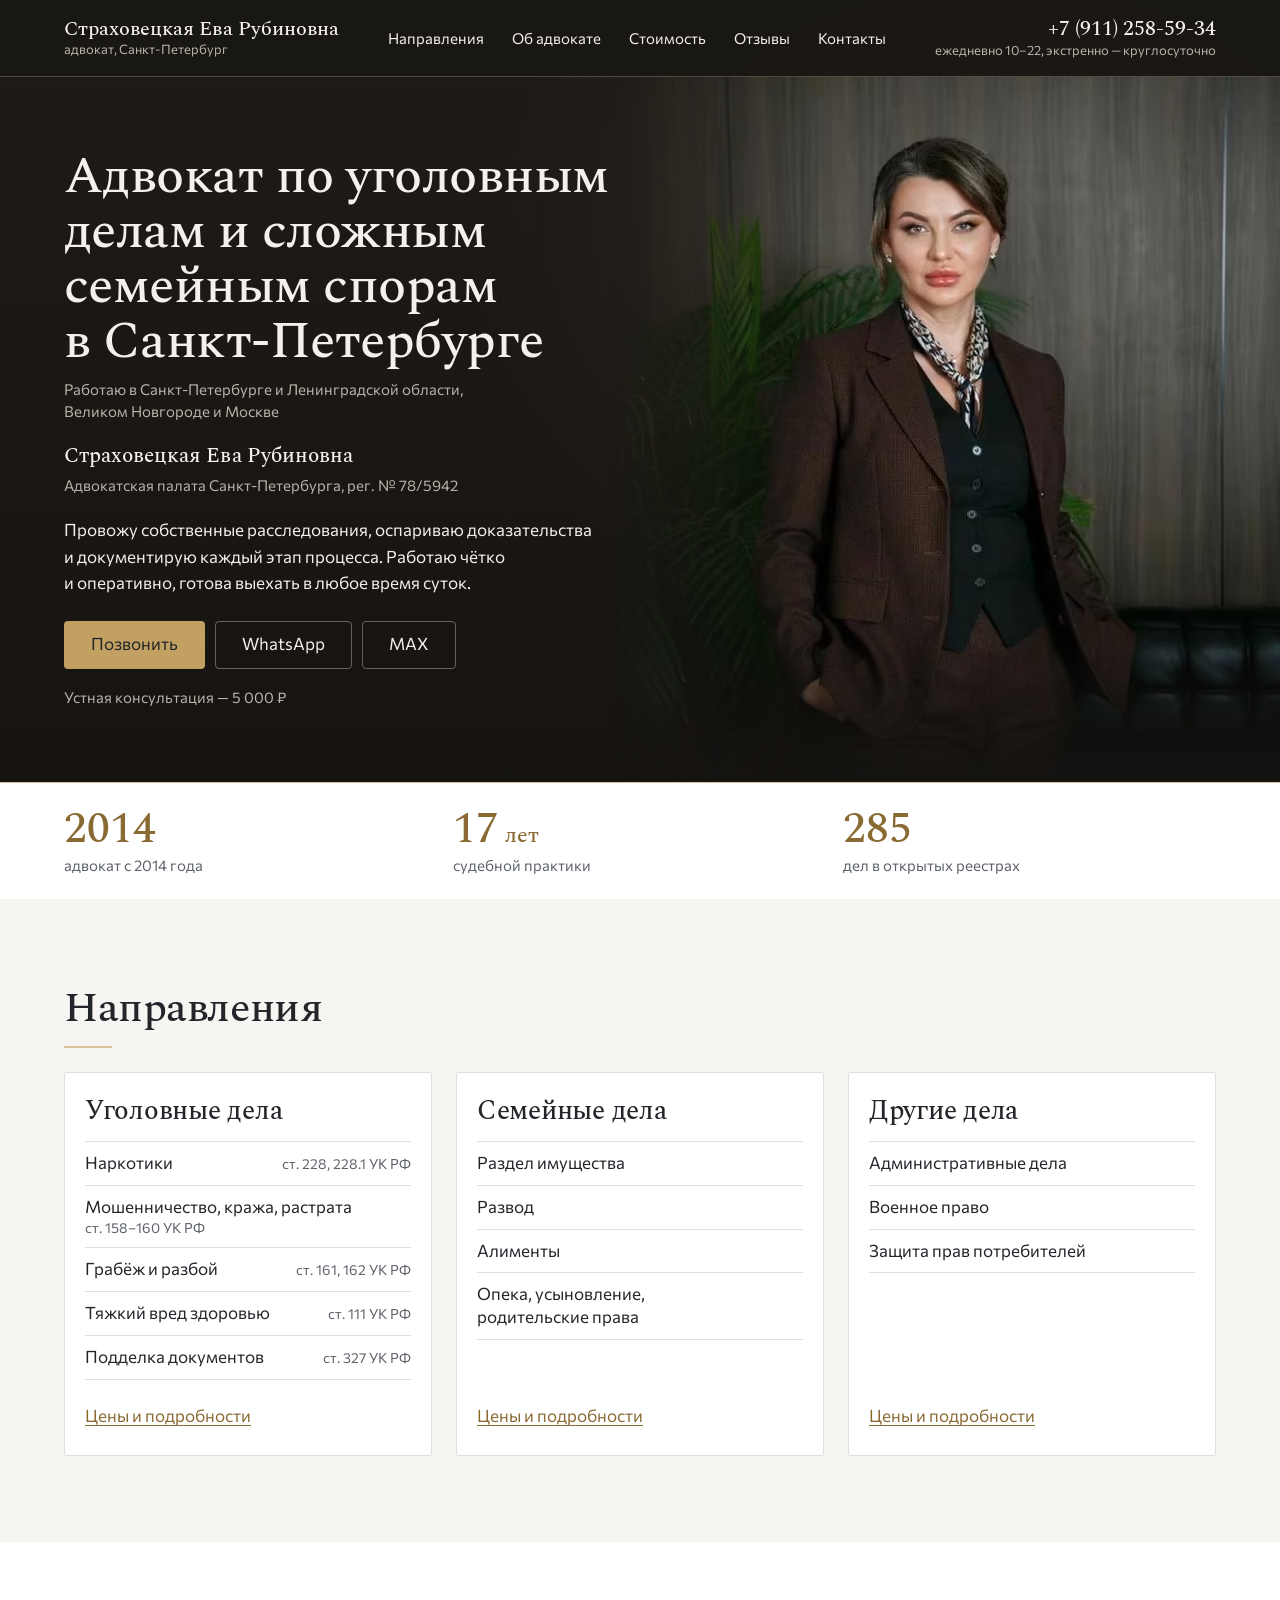
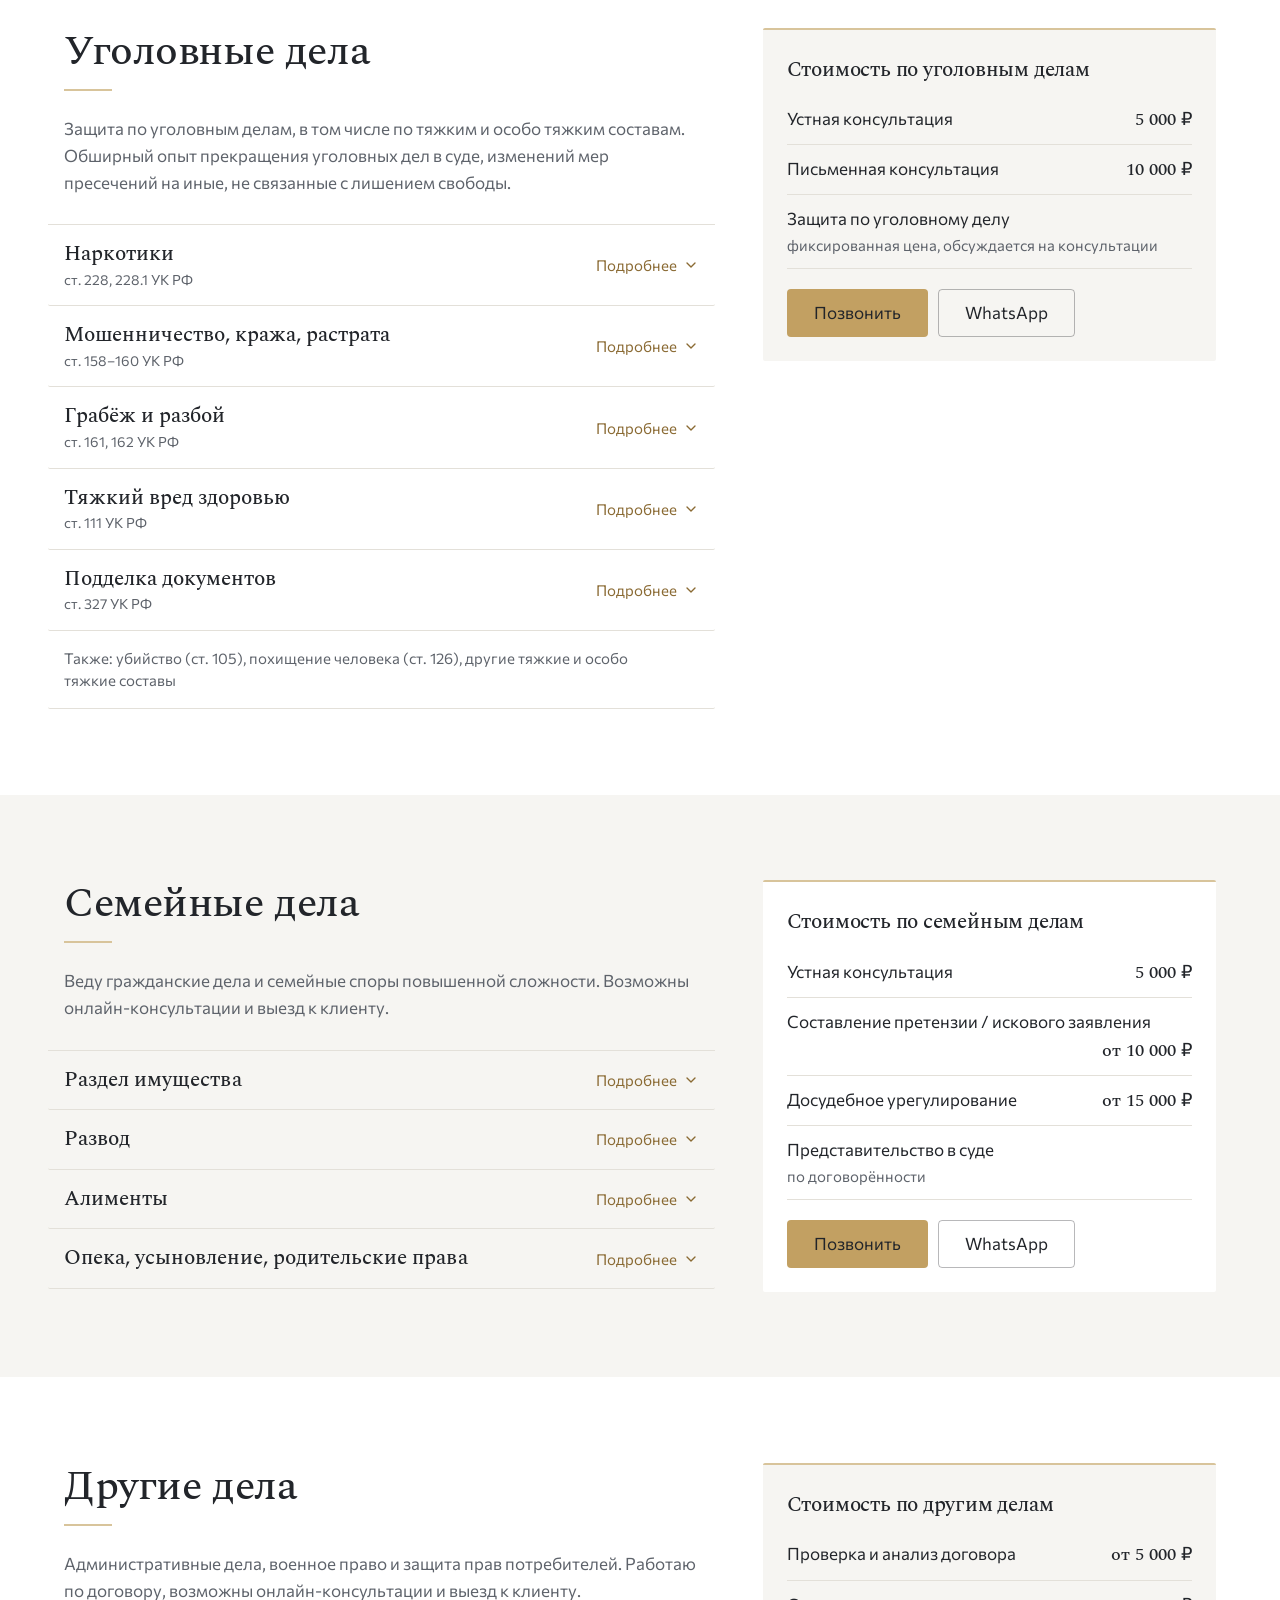
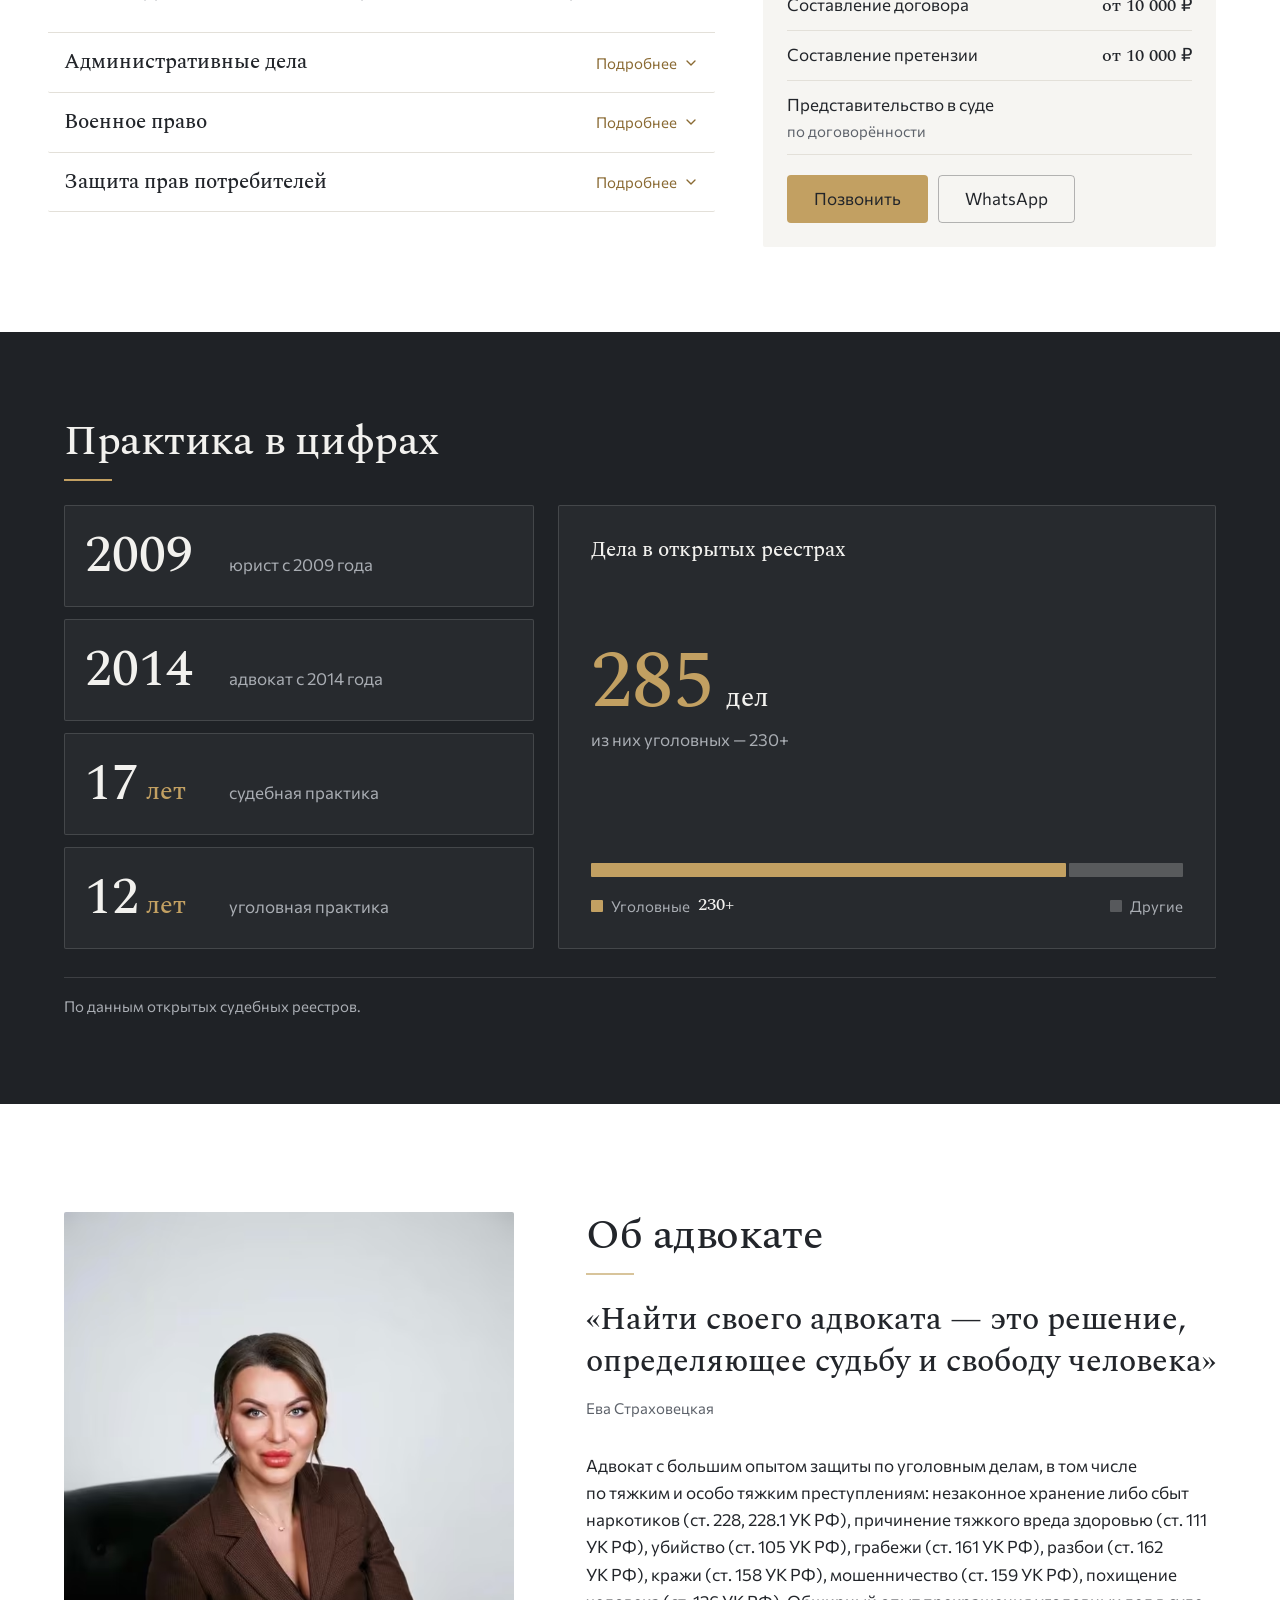
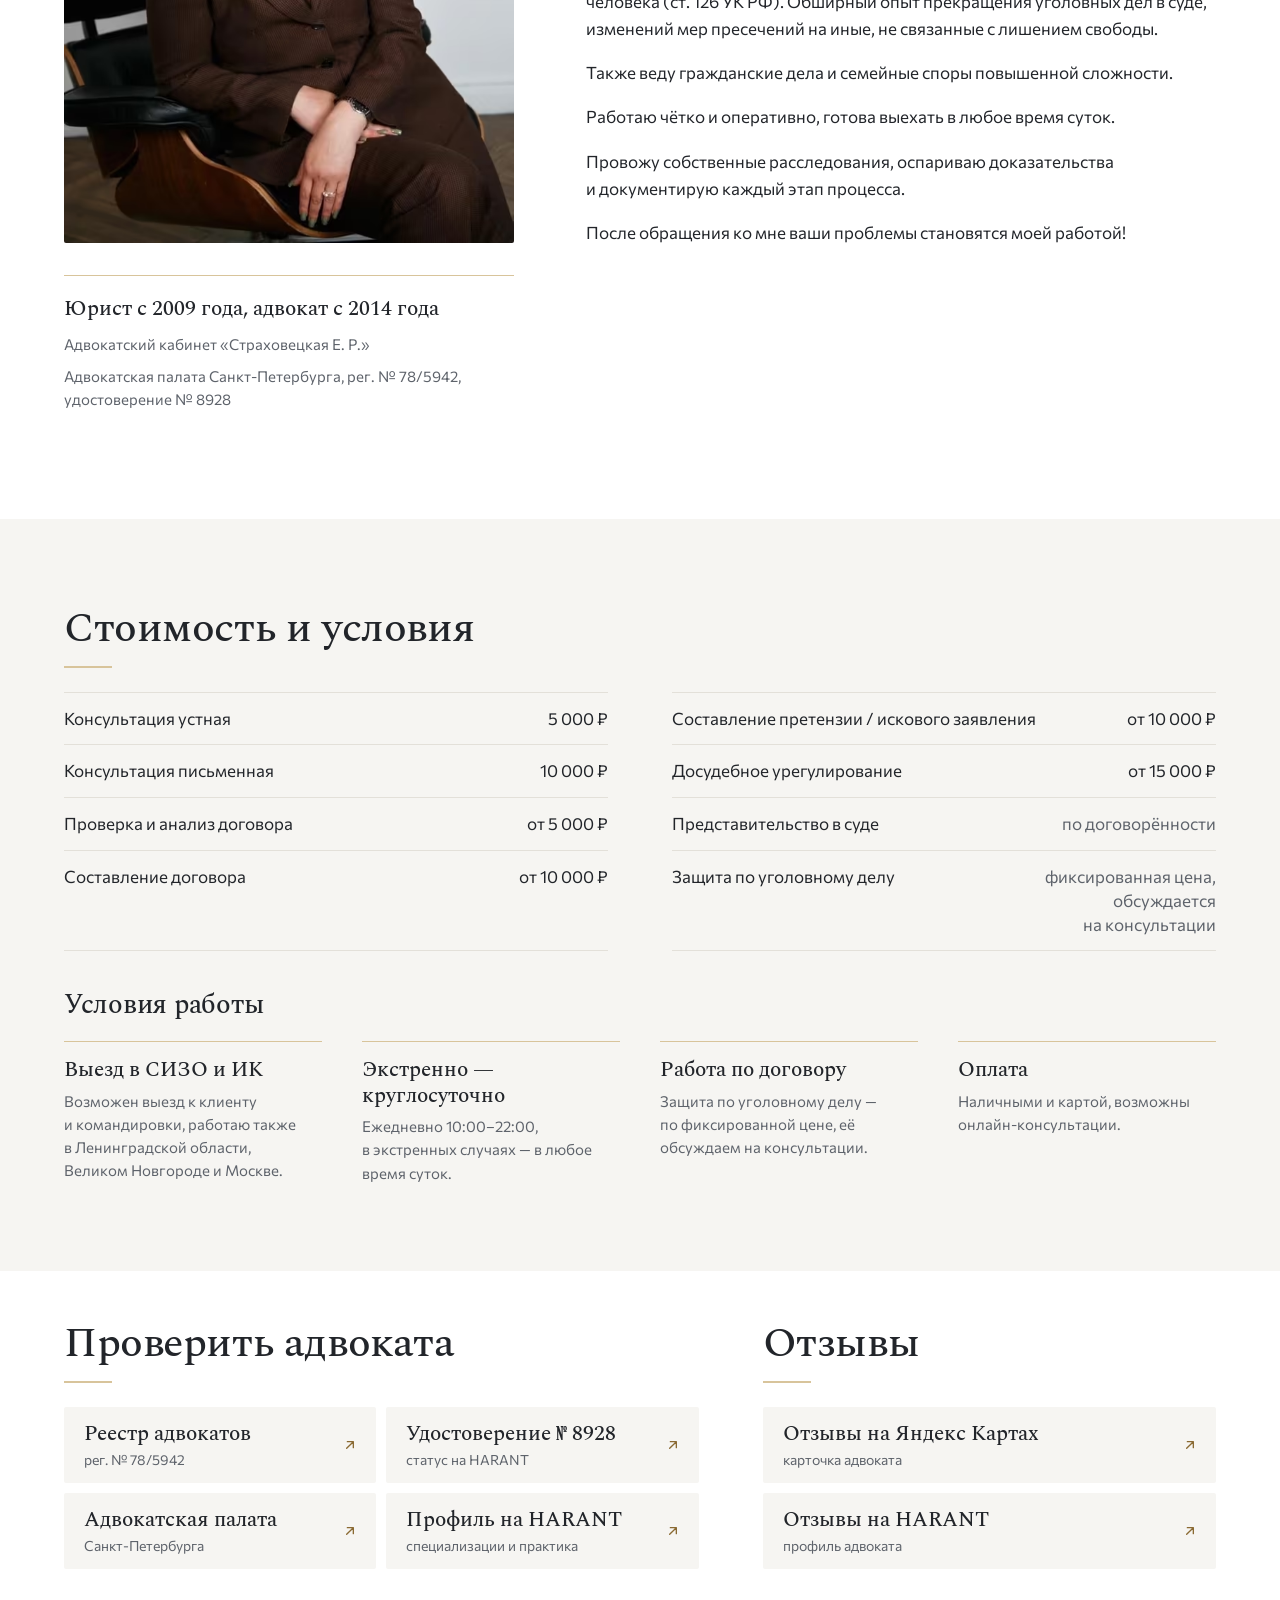
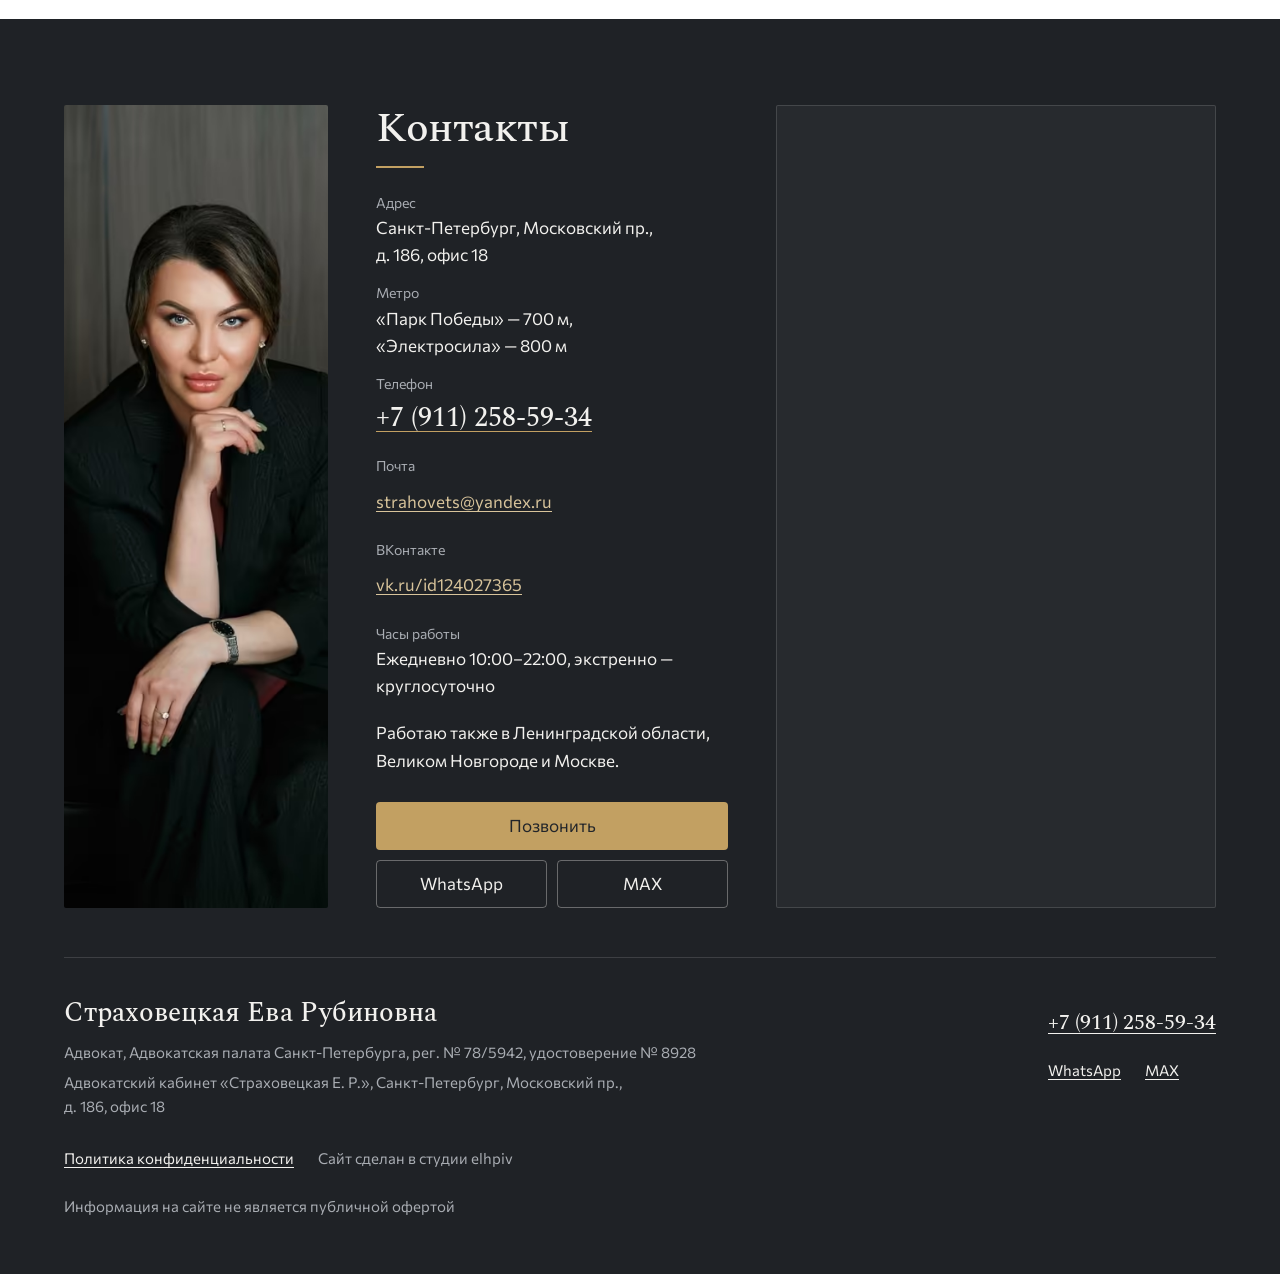
==== index.html @ babfbe96 "Боевой домен advokateva.ru: сборка, .htaccess, Метрика, final-check SITE_URL = https://advokateva.ru" ====
<!doctype html>
<html lang="ru" class="no-js">
<head>
  <meta charset="utf-8">
  <meta name="viewport" content="width=device-width, initial-scale=1, viewport-fit=cover">
  <!-- Иначе Safari сам превращает в ссылки номера реестра и удостоверения -->
  <meta name="format-detection" content="telephone=no">

  <title>Адвокат по уголовным делам и сложным семейным спорам в Санкт-Петербурге — Страховецкая Е. Р.</title>
  <meta name="description" content="Адвокат в Санкт-Петербурге: юрист с 2009 года, адвокат с 2014 года. Наркотики (ст. 228), мошенничество, кражи, грабёж и разбой, тяжкий вред здоровью; раздел имущества, развод, алименты. Московский пр., 186. Рег. № 78/5942.">
  <!-- Адрес сайта во всех абсолютных URL (canonical, OG, JSON-LD) подставляет
       build.sh из SITE_URL — руками не менять -->
  <link rel="canonical" href="https://advokateva.ru/">
  <meta name="theme-color" content="#FFFFFF">

  <meta property="og:type" content="website">
  <meta property="og:locale" content="ru_RU">
  <meta property="og:site_name" content="Адвокат Страховецкая Е. Р.">
  <meta property="og:title" content="Адвокат по уголовным делам и сложным семейным спорам в Санкт-Петербурге — Страховецкая Е. Р.">
  <meta property="og:description" content="Юрист с 2009 года, адвокат с 2014 года, рег. № 78/5942. Московский пр., 186. Выезд в СИЗО и ИК, экстренно — круглосуточно.">
  <meta property="og:url" content="https://advokateva.ru/">
  <meta property="og:image" content="https://advokateva.ru/assets/img/og-cover.jpg">
  <meta property="og:image:width" content="1200">
  <meta property="og:image:height" content="630">
  <meta property="og:image:alt" content="Страховецкая Ева Рубиновна, адвокат, Санкт-Петербург">
  <meta name="twitter:card" content="summary_large_image">
  <meta name="twitter:title" content="Адвокат по уголовным делам и сложным семейным спорам в Санкт-Петербурге — Страховецкая Е. Р.">
  <meta name="twitter:description" content="Юрист с 2009 года, адвокат с 2014 года, рег. № 78/5942. Московский пр., 186.">
  <meta name="twitter:image" content="https://advokateva.ru/assets/img/og-cover.jpg">

  <link rel="icon" href="favicon.ico" sizes="any">
  <link rel="apple-touch-icon" href="apple-touch-icon.png">

  <!-- Предзагружаем только кириллицу: ей набран h1 (он же LCP) и вводный абзац.
       Латиница и знак ₽ нужны позже и приходят по unicode-range сами. -->
  <link rel="preload" href="assets/fonts/spectral-cyrillic-500-normal.woff2" as="font" type="font/woff2" crossorigin>
  <link rel="preload" href="assets/fonts/commissioner-cyrillic-400-normal.woff2" as="font" type="font/woff2" crossorigin>
  <!-- Фото первого экрана — LCP на телефоне: браузер качает его до разбора CSS -->
  <link rel="preload" as="image" type="image/avif" fetchpriority="high"
        imagesrcset="assets/img/hero-640.avif 640w, assets/img/hero-808.avif 808w"
        imagesizes="(min-width: 64em) 52vw, 100vw">

  <link rel="stylesheet" href="css/style.min.css?v=68ed8eaffb">

  <!-- Единственный встроенный скрипт (одинаковый на всех страницах): класс js
       нужен до первой отрисовки, иначе первый экран мигнёт перед анимацией.
       Таймер — страховка: если main.js не загрузится или фото зависнет, экран
       всё равно проявится. Его sha256 стоит в CSP (.htaccess) — build.sh
       пересчитывает хеш сам. -->
  <script>document.documentElement.className='js';setTimeout(function(){document.documentElement.classList.add('is-hero-ready')},2000);</script>
  <script src="js/main.min.js?v=7ef79743d1" defer></script>

  <!-- Телефон здесь не подставляется из SITE (поисковики JS не ждут) —
       при смене номера поправить и тут. -->
  <script type="application/ld+json">
  {
    "@context": "https://schema.org",
    "@type": "Attorney",
    "name": "Адвокат Страховецкая Ева Рубиновна",
    "alternateName": "Адвокатский кабинет «Страховецкая Е. Р.»",
    "description": "Адвокат по уголовным делам и сложным семейным спорам в Санкт-Петербурге.",
    "url": "https://advokateva.ru/",
    "image": "https://advokateva.ru/assets/img/og-cover.jpg",
    "telephone": "+7-911-258-59-34",
    "email": "strahovets@yandex.ru",
    "foundingDate": "2014",
    "address": {
      "@type": "PostalAddress",
      "streetAddress": "Московский проспект, д. 186, офис 18",
      "addressLocality": "Санкт-Петербург",
      "addressCountry": "RU"
    },
    "geo": {
      "@type": "GeoCoordinates",
      "latitude": 59.872331,
      "longitude": 30.320962
    },
    "openingHoursSpecification": [{
      "@type": "OpeningHoursSpecification",
      "dayOfWeek": ["Monday", "Tuesday", "Wednesday", "Thursday", "Friday", "Saturday", "Sunday"],
      "opens": "10:00",
      "closes": "22:00"
    }],
    "areaServed": ["Санкт-Петербург", "Ленинградская область", "Великий Новгород", "Москва"],
    "identifier": {
      "@type": "PropertyValue",
      "propertyID": "Регистрационный номер в реестре адвокатов",
      "value": "78/5942"
    },
    "memberOf": {
      "@type": "Organization",
      "name": "Адвокатская палата Санкт-Петербурга",
      "url": "https://www.apspb.ru/"
    },
    "sameAs": [
      "https://harant.ru/lawyers/sankt-peterburg/strahoveczkaya-eva-rubinovna/",
      "https://vk.ru/id124027365",
      "https://max.ru/u/f9LHodD0cOIVmBwCmqbL6WuMIrYl8EcYiUHVnizhA8UzZi-aLdURLhYDtkc"
    ]
  }
  </script>
</head>
<body>
  <a class="skip-link" href="#main">Перейти к содержанию</a>

  <!-- ==================== Шапка ==================== -->
  <header class="header header--dark">
    <div class="header__inner">
      <a class="header__brand" href="#hero">
        <span class="header__name">Страховецкая Ева Рубиновна</span>
        <span class="header__role">адвокат, <span class="nowrap">Санкт-Петербург</span></span>
      </a>

      <nav class="nav" id="nav" aria-label="Разделы сайта">
        <ul class="nav__list">
          <li><a class="nav__link" href="#napravleniya">Направления</a></li>
          <li><a class="nav__link" href="#ob-advokate">Об адвокате</a></li>
          <li><a class="nav__link" href="#stoimost">Стоимость</a></li>
          <li><a class="nav__link" href="#otzyvy">Отзывы</a></li>
          <li><a class="nav__link" href="#kontakty">Контакты</a></li>
        </ul>
        <!-- В открытом меню на телефоне связь должна быть под рукой,
             не возвращаясь к шапке -->
        <div class="nav__extra">
          <a class="nav__phone" href="tel:+79112585934" data-site="phone" data-site-text>+7 (911) 258-59-34</a>
          <p class="nav__hours">Ежедневно 10:00–22:00, экстренно&nbsp;— круглосуточно</p>
          <p class="nav__messengers">
            <a href="https://wa.me/79112585934" data-site="whatsapp" target="_blank" rel="noopener">WhatsApp</a>
            <a href="https://max.ru/u/f9LHodD0cOIVmBwCmqbL6WuMIrYl8EcYiUHVnizhA8UzZi-aLdURLhYDtkc" data-site="max" target="_blank" rel="noopener">MAX</a>
          </p>
        </div>
      </nav>

      <!-- Телефон и часы — одна ссылка: цель нажатия выше 44 px,
           а часы читаются скринридером вместе с номером -->
      <a class="header__contact" href="tel:+79112585934" data-site="phone">
        <span class="header__phone" data-site-text="phone">+7 (911) 258-59-34</span>
        <span class="header__hours">ежедневно 10–22, экстренно&nbsp;— круглосуточно</span>
      </a>

      <a class="header__icon header__call" href="tel:+79112585934" data-site="phone" aria-label="Позвонить адвокату">
        <svg viewBox="0 0 24 24" width="22" height="22" aria-hidden="true" focusable="false"><path fill="none" stroke="currentColor" stroke-width="1.8" stroke-linecap="round" stroke-linejoin="round" d="M22 16.92v3a2 2 0 0 1-2.18 2 19.79 19.79 0 0 1-8.63-3.07 19.5 19.5 0 0 1-6-6 19.79 19.79 0 0 1-3.07-8.67A2 2 0 0 1 4.11 2h3a2 2 0 0 1 2 1.72 12.84 12.84 0 0 0 .7 2.81 2 2 0 0 1-.45 2.11L8.09 9.91a16 16 0 0 0 6 6l1.27-1.27a2 2 0 0 1 2.11-.45 12.84 12.84 0 0 0 2.81.7A2 2 0 0 1 22 16.92z"/></svg>
      </a>
      <button class="header__icon header__burger" type="button" aria-expanded="false" aria-controls="nav" aria-label="Меню">
        <span class="header__burger-lines" aria-hidden="true"></span>
      </button>
    </div>
  </header>

  <main id="main" tabindex="-1">

    <!-- ==================== Первый экран ==================== -->
    <!-- Фото — целиком, с родным фоном (серая стена): справа до края окна,
         на телефоне — сверху во всю ширину. Левый край и низ растворяются
         маской в фон первого экрана, подобранный под стену снимка. -->
    <section class="hero" id="hero" aria-labelledby="hero-title">
      <div class="hero__stage">
        <!-- Исходник: assets/img/src/hero.jpg → bash build-images.sh. Ширины
             в srcset и width/height скрипт вписывает сам. -->
        <picture class="hero__photo">
          <source type="image/avif" srcset="assets/img/hero-640.avif 640w, assets/img/hero-808.avif 808w" sizes="(min-width: 64em) 52vw, 100vw">
          <source type="image/webp" srcset="assets/img/hero-640.webp 640w, assets/img/hero-808.webp 808w" sizes="(min-width: 64em) 52vw, 100vw">
          <img class="hero__img" src="assets/img/hero.jpg" width="808" height="1216"
               alt="Адвокат Страховецкая Ева Рубиновна" fetchpriority="high">
        </picture>

        <div class="container hero__inner">
          <div class="hero__content">
            <h1 class="hero__title" id="hero-title">Адвокат по&nbsp;уголовным делам и&nbsp;сложным семейным спорам в&nbsp;<span class="nowrap">Санкт-Петербурге</span></h1>
            <p class="hero__geo hero__later">Работаю в&nbsp;<span class="nowrap">Санкт-Петербурге</span> и&nbsp;Ленинградской области, Великом&nbsp;Новгороде и&nbsp;Москве</p>
            <p class="hero__name hero__later">Страховецкая Ева Рубиновна</p>
            <p class="hero__reg hero__later">Адвокатская палата <span class="nowrap">Санкт-Петербурга</span>, рег.&nbsp;№&nbsp;78/5942</p>
            <p class="hero__lead hero__later">Провожу собственные расследования, оспариваю доказательства и&nbsp;документирую каждый этап процесса. Работаю чётко и&nbsp;оперативно, готова выехать в&nbsp;любое время суток.</p>
            <div class="hero__actions hero__later" id="hero-actions">
              <a class="btn btn--primary" href="tel:+79112585934" data-site="phone">Позвонить</a>
              <a class="btn btn--outline" href="https://wa.me/79112585934" data-site="whatsapp" target="_blank" rel="noopener">WhatsApp</a>
              <a href="https://max.ru/u/f9LHodD0cOIVmBwCmqbL6WuMIrYl8EcYiUHVnizhA8UzZi-aLdURLhYDtkc" class="btn btn--outline" data-site="max" target="_blank" rel="noopener">MAX</a>
            </div>
            <p class="hero__price hero__later">Устная консультация&nbsp;— 5&nbsp;000&nbsp;₽</p>
          </div>
        </div>
      </div>

      <!-- Три цифры — данные клиента (октябрь 2026): адвокат с 2014 года,
           судебная практика 17 лет, 285 дел в открытых судебных реестрах -->
      <div class="hero__facts">
        <ul class="container facts">
          <li class="facts__item"><span class="facts__num">2014</span><span class="facts__label">адвокат с&nbsp;2014 года</span></li>
          <li class="facts__item"><span class="facts__num">17<span class="facts__unit">&nbsp;лет</span></span><span class="facts__label">судебной практики</span></li>
          <li class="facts__item"><span class="facts__num">285</span><span class="facts__label">дел в&nbsp;открытых реестрах</span></li>
        </ul>
      </div>
    </section>

    <!-- ==================== Направления ==================== -->
    <!-- Три карточки групп: в каждой — ссылки на строки направлений (те же
         якоря, что в рекламе) и на саму группу с ценами. Карточки собирает
         tools/build-directions.mjs из tools/directions.json, руками не править. -->
    <section class="section section--stone" id="napravleniya" aria-labelledby="napravleniya-title">
      <div class="container">
        <h2 class="section__title" id="napravleniya-title">Направления</h2>
        <ul class="areas">
        <!-- directions:cards:start -->
        <li class="area">
          <h3 class="area__title">Уголовные дела</h3>
          <ul class="area__list">
            <li><a class="area__link" href="#narkotiki-228"><span class="area__name">Наркотики</span> <span class="area__law">ст.&nbsp;228, 228.1&nbsp;УК&nbsp;РФ</span></a></li>
            <li><a class="area__link" href="#moshennichestvo"><span class="area__name">Мошенничество, кража, растрата</span> <span class="area__law">ст.&nbsp;158–160&nbsp;УК&nbsp;РФ</span></a></li>
            <li><a class="area__link" href="#grabezh-razboy"><span class="area__name">Грабёж и&nbsp;разбой</span> <span class="area__law">ст.&nbsp;161, 162&nbsp;УК&nbsp;РФ</span></a></li>
            <li><a class="area__link" href="#tyazhkiy-vred"><span class="area__name">Тяжкий вред здоровью</span> <span class="area__law">ст.&nbsp;111&nbsp;УК&nbsp;РФ</span></a></li>
            <li><a class="area__link" href="#poddelka-dokumentov"><span class="area__name">Подделка документов</span> <span class="area__law">ст.&nbsp;327&nbsp;УК&nbsp;РФ</span></a></li>
          </ul>
          <a class="area__more" href="#ugolovnye-dela">Цены и&nbsp;подробности</a>
        </li>
        <li class="area">
          <h3 class="area__title">Семейные дела</h3>
          <ul class="area__list">
            <li><a class="area__link" href="#razdel-imushchestva"><span class="area__name">Раздел имущества</span></a></li>
            <li><a class="area__link" href="#razvod"><span class="area__name">Развод</span></a></li>
            <li><a class="area__link" href="#alimenty"><span class="area__name">Алименты</span></a></li>
            <li><a class="area__link" href="#opeka"><span class="area__name">Опека, усыновление, родительские права</span></a></li>
          </ul>
          <a class="area__more" href="#semeynye-dela">Цены и&nbsp;подробности</a>
        </li>
        <li class="area">
          <h3 class="area__title">Другие дела</h3>
          <ul class="area__list">
            <li><a class="area__link" href="#administrativnye"><span class="area__name">Административные дела</span></a></li>
            <li><a class="area__link" href="#voennoe-pravo"><span class="area__name">Военное право</span></a></li>
            <li><a class="area__link" href="#zashchita-potrebiteley"><span class="area__name">Защита прав потребителей</span></a></li>
          </ul>
          <a class="area__more" href="#drugie-dela">Цены и&nbsp;подробности</a>
        </li>
        <!-- directions:cards:end -->
        </ul>
      </div>
    </section>

    <!-- ==================== Группы направлений ==================== -->
    <!-- «Уголовные дела», «Семейные дела», «Другие дела»: слева строки
         направлений, справа «Стоимость» группы. У группы и у каждой строки —
         якорь-латиница, это адрес из рекламы, например
         https://advokateva.ru/?utm_source=yandex#narkotiki-228: main.js
         прокручивает к строке, раскрывает «Подробнее» и подсвечивает её.
         Блок собирает tools/build-directions.mjs, руками не править. -->
    <!-- directions:groups:start -->
    <!-- ugolovnye-dela -->
    <section class="section group section--white" id="ugolovnye-dela" aria-labelledby="ugolovnye-dela-title">
      <div class="container group__inner">
        <div class="group__main">
          <h2 class="section__title" id="ugolovnye-dela-title">Уголовные дела</h2>
          <p class="group__lead">Защита по&nbsp;уголовным делам, в&nbsp;том числе по&nbsp;тяжким и&nbsp;особо тяжким составам. Обширный опыт прекращения уголовных дел в&nbsp;суде, изменений мер пресечений на&nbsp;иные, не&nbsp;связанные с&nbsp;лишением свободы.</p>
          <ul class="cases">
          <li class="case" id="narkotiki-228">
            <details class="case__details">
              <summary class="case__head">
                <span class="case__name">
                  <span class="case__title">Наркотики</span>
                  <span class="case__law">ст.&nbsp;228, 228.1&nbsp;УК&nbsp;РФ</span>
                </span>
                <span class="case__more"><span class="case__open">Подробнее</span><span class="case__close">Свернуть</span><svg class="case__icon" viewBox="0 0 24 24" width="16" height="16" aria-hidden="true" focusable="false"><path fill="none" stroke="currentColor" stroke-width="2" stroke-linecap="round" stroke-linejoin="round" d="M6 9l6 6 6-6"/></svg></span>
              </summary>
              <div class="case__body">
                <p>Защищаю по&nbsp;делам о&nbsp;незаконном хранении либо&nbsp;сбыте наркотиков (ст.&nbsp;228, 228.1&nbsp;УК&nbsp;РФ), в&nbsp;том числе по&nbsp;тяжким и&nbsp;особо тяжким составам. Провожу собственное расследование, оспариваю доказательства и&nbsp;документирую каждый этап процесса.</p>
                <ul class="case__points" aria-label="Что делаю">
                  <li>Выезжаю в&nbsp;СИЗО и&nbsp;ИК, в&nbsp;экстренных случаях&nbsp;— в&nbsp;любое время суток</li>
                  <li>Изучаю материалы дела и&nbsp;проверяю доказательства обвинения</li>
                  <li>Заявляю ходатайства об&nbsp;изменении меры пресечения на&nbsp;не&nbsp;связанную с&nbsp;лишением свободы</li>
                  <li>Работаю по&nbsp;договору</li>
                </ul>
              </div>
            </details>
          </li>
          <li class="case" id="moshennichestvo">
            <details class="case__details">
              <summary class="case__head">
                <span class="case__name">
                  <span class="case__title">Мошенничество, кража, растрата</span>
                  <span class="case__law">ст.&nbsp;158–160&nbsp;УК&nbsp;РФ</span>
                </span>
                <span class="case__more"><span class="case__open">Подробнее</span><span class="case__close">Свернуть</span><svg class="case__icon" viewBox="0 0 24 24" width="16" height="16" aria-hidden="true" focusable="false"><path fill="none" stroke="currentColor" stroke-width="2" stroke-linecap="round" stroke-linejoin="round" d="M6 9l6 6 6-6"/></svg></span>
              </summary>
              <div class="case__body">
                <p>Защищаю по&nbsp;делам о&nbsp;кражах (ст.&nbsp;158&nbsp;УК&nbsp;РФ), мошенничестве (ст.&nbsp;159&nbsp;УК&nbsp;РФ), присвоении и&nbsp;растрате (ст.&nbsp;160&nbsp;УК&nbsp;РФ). Провожу собственные расследования, оспариваю доказательства и&nbsp;документирую каждый этап процесса.</p>
                <ul class="case__points" aria-label="Что делаю">
                  <li>Изучаю материалы дела и&nbsp;проверяю доказательства обвинения</li>
                  <li>Выезжаю в&nbsp;СИЗО и&nbsp;ИК</li>
                  <li>Заявляю ходатайства об&nbsp;изменении меры пресечения</li>
                  <li>Работаю по&nbsp;договору</li>
                </ul>
              </div>
            </details>
          </li>
          <li class="case" id="grabezh-razboy">
            <details class="case__details">
              <summary class="case__head">
                <span class="case__name">
                  <span class="case__title">Грабёж и&nbsp;разбой</span>
                  <span class="case__law">ст.&nbsp;161, 162&nbsp;УК&nbsp;РФ</span>
                </span>
                <span class="case__more"><span class="case__open">Подробнее</span><span class="case__close">Свернуть</span><svg class="case__icon" viewBox="0 0 24 24" width="16" height="16" aria-hidden="true" focusable="false"><path fill="none" stroke="currentColor" stroke-width="2" stroke-linecap="round" stroke-linejoin="round" d="M6 9l6 6 6-6"/></svg></span>
              </summary>
              <div class="case__body">
                <p>Защищаю по&nbsp;делам о&nbsp;грабеже (ст.&nbsp;161&nbsp;УК&nbsp;РФ) и&nbsp;разбое (ст.&nbsp;162&nbsp;УК&nbsp;РФ). Работаю чётко и&nbsp;оперативно, готова выехать в&nbsp;любое время суток.</p>
                <ul class="case__points" aria-label="Что делаю">
                  <li>Выезжаю в&nbsp;СИЗО и&nbsp;ИК, в&nbsp;экстренных случаях&nbsp;— в&nbsp;любое время суток</li>
                  <li>Оспариваю доказательства обвинения</li>
                  <li>Заявляю ходатайства об&nbsp;изменении меры пресечения</li>
                  <li>Документирую каждый этап процесса</li>
                </ul>
              </div>
            </details>
          </li>
          <li class="case" id="tyazhkiy-vred">
            <details class="case__details">
              <summary class="case__head">
                <span class="case__name">
                  <span class="case__title">Тяжкий вред здоровью</span>
                  <span class="case__law">ст.&nbsp;111&nbsp;УК&nbsp;РФ</span>
                </span>
                <span class="case__more"><span class="case__open">Подробнее</span><span class="case__close">Свернуть</span><svg class="case__icon" viewBox="0 0 24 24" width="16" height="16" aria-hidden="true" focusable="false"><path fill="none" stroke="currentColor" stroke-width="2" stroke-linecap="round" stroke-linejoin="round" d="M6 9l6 6 6-6"/></svg></span>
              </summary>
              <div class="case__body">
                <p>Защищаю по&nbsp;делам о&nbsp;причинении тяжкого вреда здоровью (ст.&nbsp;111&nbsp;УК&nbsp;РФ). Провожу собственное расследование и&nbsp;оспариваю доказательства.</p>
                <ul class="case__points" aria-label="Что делаю">
                  <li>Экстренный выезд&nbsp;— в&nbsp;любое время суток</li>
                  <li>Выезжаю в&nbsp;СИЗО и&nbsp;ИК</li>
                  <li>Заявляю ходатайства об&nbsp;изменении меры пресечения</li>
                  <li>Документирую каждый этап процесса</li>
                </ul>
              </div>
            </details>
          </li>
          <li class="case" id="poddelka-dokumentov">
            <details class="case__details">
              <summary class="case__head">
                <span class="case__name">
                  <span class="case__title">Подделка документов</span>
                  <span class="case__law">ст.&nbsp;327&nbsp;УК&nbsp;РФ</span>
                </span>
                <span class="case__more"><span class="case__open">Подробнее</span><span class="case__close">Свернуть</span><svg class="case__icon" viewBox="0 0 24 24" width="16" height="16" aria-hidden="true" focusable="false"><path fill="none" stroke="currentColor" stroke-width="2" stroke-linecap="round" stroke-linejoin="round" d="M6 9l6 6 6-6"/></svg></span>
              </summary>
              <div class="case__body">
                <p>Защищаю по&nbsp;делам о&nbsp;подделке документов (ст.&nbsp;327&nbsp;УК&nbsp;РФ). Работаю чётко и&nbsp;оперативно, готова выехать в&nbsp;любое время суток.</p>
                <ul class="case__points" aria-label="Что делаю">
                  <li>Изучаю материалы дела и&nbsp;проверяю доказательства обвинения</li>
                  <li>Провожу собственное расследование</li>
                  <li>Выезжаю в&nbsp;СИЗО и&nbsp;ИК</li>
                  <li>Работаю по&nbsp;договору</li>
                </ul>
              </div>
            </details>
          </li>
          <li class="case case--also">Также: убийство (ст.&nbsp;105), похищение человека (ст.&nbsp;126), другие тяжкие и&nbsp;особо тяжкие составы</li>
          </ul>
        </div>

        <div class="group__aside">
        <aside class="tariff" aria-labelledby="ugolovnye-dela-prices">
          <h3 class="tariff__title" id="ugolovnye-dela-prices">Стоимость по&nbsp;уголовным делам</h3>
          <dl class="tariff__list">
            <div class="tariff__row"><dt>Устная консультация</dt><dd>5&nbsp;000&nbsp;₽</dd></div>
            <div class="tariff__row"><dt>Письменная консультация</dt><dd>10&nbsp;000&nbsp;₽</dd></div>
            <div class="tariff__row"><dt>Защита по&nbsp;уголовному делу</dt><dd class="tariff__note">фиксированная цена, обсуждается на&nbsp;консультации</dd></div>
          </dl>
          <div class="tariff__actions">
            <a class="btn btn--primary" href="tel:+79112585934" data-site="phone">Позвонить</a>
            <a class="btn btn--outline" href="https://wa.me/79112585934" data-site="whatsapp" target="_blank" rel="noopener">WhatsApp</a>
          </div>
        </aside>
        </div>
      </div>
    </section>

    <!-- semeynye-dela -->
    <section class="section group section--stone" id="semeynye-dela" aria-labelledby="semeynye-dela-title">
      <div class="container group__inner">
        <div class="group__main">
          <h2 class="section__title" id="semeynye-dela-title">Семейные дела</h2>
          <p class="group__lead">Веду гражданские дела и&nbsp;семейные споры повышенной сложности. Возможны онлайн-консультации и&nbsp;выезд к&nbsp;клиенту.</p>
          <ul class="cases">
          <li class="case" id="razdel-imushchestva">
            <details class="case__details">
              <summary class="case__head">
                <span class="case__name">
                  <span class="case__title">Раздел имущества</span>
                </span>
                <span class="case__more"><span class="case__open">Подробнее</span><span class="case__close">Свернуть</span><svg class="case__icon" viewBox="0 0 24 24" width="16" height="16" aria-hidden="true" focusable="false"><path fill="none" stroke="currentColor" stroke-width="2" stroke-linecap="round" stroke-linejoin="round" d="M6 9l6 6 6-6"/></svg></span>
              </summary>
              <div class="case__body">
                <p>Веду дела о&nbsp;разделе имущества, в&nbsp;том числе в&nbsp;семейных спорах повышенной сложности. Работаю чётко и&nbsp;оперативно.</p>
                <ul class="case__points" aria-label="Что делаю">
                  <li>Консультирую устно и&nbsp;письменно</li>
                  <li>Проверяю и&nbsp;составляю договоры</li>
                  <li>Веду досудебное урегулирование</li>
                  <li>Представляю интересы в&nbsp;суде</li>
                </ul>
              </div>
            </details>
          </li>
          <li class="case" id="razvod">
            <details class="case__details">
              <summary class="case__head">
                <span class="case__name">
                  <span class="case__title">Развод</span>
                </span>
                <span class="case__more"><span class="case__open">Подробнее</span><span class="case__close">Свернуть</span><svg class="case__icon" viewBox="0 0 24 24" width="16" height="16" aria-hidden="true" focusable="false"><path fill="none" stroke="currentColor" stroke-width="2" stroke-linecap="round" stroke-linejoin="round" d="M6 9l6 6 6-6"/></svg></span>
              </summary>
              <div class="case__body">
                <p>Веду дела о&nbsp;заключении и&nbsp;расторжении брака, в&nbsp;том числе семейные споры повышенной сложности. Возможны онлайн-консультации и&nbsp;выезд к&nbsp;клиенту.</p>
                <ul class="case__points" aria-label="Что делаю">
                  <li>Консультирую устно и&nbsp;письменно</li>
                  <li>Составляю исковые заявления</li>
                  <li>Веду досудебное урегулирование</li>
                  <li>Представляю интересы в&nbsp;суде</li>
                </ul>
              </div>
            </details>
          </li>
          <li class="case" id="alimenty">
            <details class="case__details">
              <summary class="case__head">
                <span class="case__name">
                  <span class="case__title">Алименты</span>
                </span>
                <span class="case__more"><span class="case__open">Подробнее</span><span class="case__close">Свернуть</span><svg class="case__icon" viewBox="0 0 24 24" width="16" height="16" aria-hidden="true" focusable="false"><path fill="none" stroke="currentColor" stroke-width="2" stroke-linecap="round" stroke-linejoin="round" d="M6 9l6 6 6-6"/></svg></span>
              </summary>
              <div class="case__body">
                <p>Веду дела об&nbsp;алиментах&nbsp;— в&nbsp;рамках семейных споров, в&nbsp;том числе повышенной сложности. Работаю по&nbsp;договору.</p>
                <ul class="case__points" aria-label="Что делаю">
                  <li>Консультирую устно и&nbsp;письменно</li>
                  <li>Составляю претензии и&nbsp;исковые заявления</li>
                  <li>Веду досудебное урегулирование</li>
                  <li>Представляю интересы в&nbsp;суде</li>
                </ul>
              </div>
            </details>
          </li>
          <li class="case" id="opeka">
            <details class="case__details">
              <summary class="case__head">
                <span class="case__name">
                  <span class="case__title">Опека, усыновление, родительские права</span>
                </span>
                <span class="case__more"><span class="case__open">Подробнее</span><span class="case__close">Свернуть</span><svg class="case__icon" viewBox="0 0 24 24" width="16" height="16" aria-hidden="true" focusable="false"><path fill="none" stroke="currentColor" stroke-width="2" stroke-linecap="round" stroke-linejoin="round" d="M6 9l6 6 6-6"/></svg></span>
              </summary>
              <div class="case__body">
                <p>Веду дела об&nbsp;усыновлении, опеке, попечительстве и&nbsp;родительских правах. Работаю чётко и&nbsp;оперативно, возможен выезд к&nbsp;клиенту.</p>
                <ul class="case__points" aria-label="Что делаю">
                  <li>Консультирую устно и&nbsp;письменно</li>
                  <li>Составляю исковые заявления</li>
                  <li>Веду досудебное урегулирование</li>
                  <li>Представляю интересы в&nbsp;суде</li>
                </ul>
              </div>
            </details>
          </li>
          </ul>
        </div>

        <div class="group__aside">
        <aside class="tariff" aria-labelledby="semeynye-dela-prices">
          <h3 class="tariff__title" id="semeynye-dela-prices">Стоимость по&nbsp;семейным делам</h3>
          <dl class="tariff__list">
            <div class="tariff__row"><dt>Устная консультация</dt><dd>5&nbsp;000&nbsp;₽</dd></div>
            <div class="tariff__row"><dt>Составление претензии&nbsp;/ искового заявления</dt><dd>от&nbsp;10&nbsp;000&nbsp;₽</dd></div>
            <div class="tariff__row"><dt>Досудебное урегулирование</dt><dd>от&nbsp;15&nbsp;000&nbsp;₽</dd></div>
            <div class="tariff__row"><dt>Представительство в&nbsp;суде</dt><dd class="tariff__note">по&nbsp;договорённости</dd></div>
          </dl>
          <div class="tariff__actions">
            <a class="btn btn--primary" href="tel:+79112585934" data-site="phone">Позвонить</a>
            <a class="btn btn--outline" href="https://wa.me/79112585934" data-site="whatsapp" target="_blank" rel="noopener">WhatsApp</a>
          </div>
        </aside>
        </div>
      </div>
    </section>

    <!-- drugie-dela -->
    <section class="section group section--white" id="drugie-dela" aria-labelledby="drugie-dela-title">
      <div class="container group__inner">
        <div class="group__main">
          <h2 class="section__title" id="drugie-dela-title">Другие дела</h2>
          <p class="group__lead">Административные дела, военное право и&nbsp;защита прав потребителей. Работаю по&nbsp;договору, возможны онлайн-консультации и&nbsp;выезд к&nbsp;клиенту.</p>
          <ul class="cases">
          <li class="case" id="administrativnye">
            <details class="case__details">
              <summary class="case__head">
                <span class="case__name">
                  <span class="case__title">Административные дела</span>
                </span>
                <span class="case__more"><span class="case__open">Подробнее</span><span class="case__close">Свернуть</span><svg class="case__icon" viewBox="0 0 24 24" width="16" height="16" aria-hidden="true" focusable="false"><path fill="none" stroke="currentColor" stroke-width="2" stroke-linecap="round" stroke-linejoin="round" d="M6 9l6 6 6-6"/></svg></span>
              </summary>
              <div class="case__body">
                <p>Веду административные дела. Работаю по&nbsp;договору; возможны онлайн-консультации и&nbsp;выезд к&nbsp;клиенту.</p>
                <ul class="case__points" aria-label="Что делаю">
                  <li>Консультирую устно и&nbsp;письменно</li>
                  <li>Изучаю материалы дела</li>
                  <li>Представляю интересы в&nbsp;суде</li>
                </ul>
              </div>
            </details>
          </li>
          <li class="case" id="voennoe-pravo">
            <details class="case__details">
              <summary class="case__head">
                <span class="case__name">
                  <span class="case__title">Военное право</span>
                </span>
                <span class="case__more"><span class="case__open">Подробнее</span><span class="case__close">Свернуть</span><svg class="case__icon" viewBox="0 0 24 24" width="16" height="16" aria-hidden="true" focusable="false"><path fill="none" stroke="currentColor" stroke-width="2" stroke-linecap="round" stroke-linejoin="round" d="M6 9l6 6 6-6"/></svg></span>
              </summary>
              <div class="case__body">
                <p>Консультирую и&nbsp;веду дела по&nbsp;военному праву. Работаю по&nbsp;договору.</p>
                <ul class="case__points" aria-label="Что делаю">
                  <li>Консультирую устно и&nbsp;письменно</li>
                  <li>Составляю претензии и&nbsp;исковые заявления</li>
                  <li>Представляю интересы в&nbsp;суде</li>
                </ul>
              </div>
            </details>
          </li>
          <li class="case" id="zashchita-potrebiteley">
            <details class="case__details">
              <summary class="case__head">
                <span class="case__name">
                  <span class="case__title">Защита прав потребителей</span>
                </span>
                <span class="case__more"><span class="case__open">Подробнее</span><span class="case__close">Свернуть</span><svg class="case__icon" viewBox="0 0 24 24" width="16" height="16" aria-hidden="true" focusable="false"><path fill="none" stroke="currentColor" stroke-width="2" stroke-linecap="round" stroke-linejoin="round" d="M6 9l6 6 6-6"/></svg></span>
              </summary>
              <div class="case__body">
                <p>Веду дела о&nbsp;защите прав потребителей. Возможны онлайн-консультации и&nbsp;выезд к&nbsp;клиенту.</p>
                <ul class="case__points" aria-label="Что делаю">
                  <li>Проверяю и&nbsp;анализирую договоры</li>
                  <li>Составляю претензии и&nbsp;исковые заявления</li>
                  <li>Веду досудебное урегулирование</li>
                  <li>Представляю интересы в&nbsp;суде</li>
                </ul>
              </div>
            </details>
          </li>
          </ul>
        </div>

        <div class="group__aside">
        <aside class="tariff" aria-labelledby="drugie-dela-prices">
          <h3 class="tariff__title" id="drugie-dela-prices">Стоимость по&nbsp;другим делам</h3>
          <dl class="tariff__list">
            <div class="tariff__row"><dt>Проверка и&nbsp;анализ договора</dt><dd>от&nbsp;5&nbsp;000&nbsp;₽</dd></div>
            <div class="tariff__row"><dt>Составление договора</dt><dd>от&nbsp;10&nbsp;000&nbsp;₽</dd></div>
            <div class="tariff__row"><dt>Составление претензии</dt><dd>от&nbsp;10&nbsp;000&nbsp;₽</dd></div>
            <div class="tariff__row"><dt>Представительство в&nbsp;суде</dt><dd class="tariff__note">по&nbsp;договорённости</dd></div>
          </dl>
          <div class="tariff__actions">
            <a class="btn btn--primary" href="tel:+79112585934" data-site="phone">Позвонить</a>
            <a class="btn btn--outline" href="https://wa.me/79112585934" data-site="whatsapp" target="_blank" rel="noopener">WhatsApp</a>
          </div>
        </aside>
        </div>
      </div>
    </section>
    <!-- directions:groups:end -->

    <!-- ==================== Практика в цифрах ==================== -->
    <!-- Тёмная секция. Цифры — от клиента (октябрь 2026): юрист с 2009 года,
         адвокат с 2014 года, судебная практика 17 лет, уголовная 12 лет,
         285 дел в открытых реестрах, из них уголовных 230+. Ссылки на HARANT
         здесь нет: там другое число дел, было бы противоречие. Сверх этого —
         ни разбивки по статьям, ни «процента выигранных дел». -->
    <section class="section section--dark" id="praktika" aria-labelledby="praktika-title">
      <div class="container">
        <h2 class="section__title" id="praktika-title">Практика в&nbsp;цифрах</h2>

        <div class="practice">
          <!-- Цифры — статичный текст, без «накручивающихся» счётчиков -->
          <ul class="stats">
            <li class="stats__item">
              <span class="stats__value">2009</span>
              <span class="stats__label">юрист с&nbsp;2009 года</span>
            </li>
            <li class="stats__item">
              <span class="stats__value">2014</span>
              <span class="stats__label">адвокат с&nbsp;2014 года</span>
            </li>
            <li class="stats__item">
              <span class="stats__value">17<span class="stats__unit">&nbsp;лет</span></span>
              <span class="stats__label">судебная практика</span>
            </li>
            <li class="stats__item">
              <span class="stats__value">12<span class="stats__unit">&nbsp;лет</span></span>
              <span class="stats__label">уголовная практика</span>
            </li>
          </ul>

          <!-- Единственный график — доля уголовных дел. Числа видны текстом;
               полоса лишь иллюстрирует их и скрыта от скринридеров. Длины
               частей — из --a и --b: уголовные 230, остальные 285 − 230 = 55. -->
          <figure class="chart">
            <figcaption class="chart__title">Дела в&nbsp;открытых реестрах</figcaption>
            <p class="chart__lead"><span class="chart__num">285</span> <span class="chart__of">дел</span></p>
            <p class="chart__text">из&nbsp;них уголовных&nbsp;— 230+</p>
            <div class="chart__bar" style="--a: 230; --b: 55" aria-hidden="true">
              <span class="chart__part chart__part--a"></span>
              <span class="chart__part chart__part--b"></span>
            </div>
            <ul class="chart__legend">
              <li class="chart__key chart__key--a"><span>Уголовные</span> <b>230+</b></li>
              <li class="chart__key chart__key--b"><span>Другие</span></li>
            </ul>
          </figure>
        </div>

        <p class="practice__source">По&nbsp;данным открытых судебных реестров.</p>
      </div>
    </section>

    <!-- ==================== Об адвокате ==================== -->
    <section class="section section--white section--anchor" id="ob-advokate" aria-labelledby="ob-advokate-title">
      <!-- Две колонки-обёртки: слева фото и факты, справа заголовок, цитата
           и текст. На телефоне обёртки «растворяются» (display: contents),
           и порядок становится как для чтения: заголовок, цитата, текст, факты. -->
      <div class="container about">
        <div class="about__col about__col--media">
          <!-- Фото: assets/img/src/about.jpg → bash build-images.sh -->
          <picture class="about__media">
            <source type="image/avif" srcset="assets/img/about-640.avif 640w, assets/img/about-1000.avif 1000w" sizes="(min-width: 60em) 40vw, 100vw">
            <source type="image/webp" srcset="assets/img/about-640.webp 640w, assets/img/about-1000.webp 1000w" sizes="(min-width: 60em) 40vw, 100vw">
            <img class="about__img" src="assets/img/about.jpg" width="913" height="1280"
                 alt="Адвокат Страховецкая Ева Рубиновна" loading="lazy" decoding="async">
          </picture>
          <ul class="about__facts">
            <li>Юрист с&nbsp;2009 года, адвокат с&nbsp;2014 года</li>
            <li>Адвокатский кабинет «Страховецкая Е.&nbsp;Р.»</li>
            <li>Адвокатская палата <span class="nowrap">Санкт-Петербурга</span>, рег.&nbsp;№&nbsp;78/5942, удостоверение №&nbsp;8928</li>
          </ul>
        </div>

        <div class="about__col about__col--text">
          <h2 class="section__title about__title" id="ob-advokate-title">Об адвокате</h2>

          <figure class="about__quote">
            <blockquote>
              <p>Найти своего адвоката&nbsp;— это решение, определяющее судьбу и&nbsp;свободу человека</p>
            </blockquote>
            <figcaption>Ева Страховецкая</figcaption>
          </figure>

          <!-- Текст — дословно с её страницы на HARANT; изменена только
               типографика: неразрывные пробелы и пробел в «ст. 126» -->
          <div class="prose about__text">
            <p>Адвокат с&nbsp;большим опытом защиты по&nbsp;уголовным делам, в&nbsp;том числе по&nbsp;тяжким и&nbsp;особо тяжким преступлениям: незаконное хранение либо сбыт наркотиков (ст.&nbsp;228, 228.1 УК&nbsp;РФ), причинение тяжкого вреда здоровью (ст.&nbsp;111 УК&nbsp;РФ), убийство (ст.&nbsp;105 УК&nbsp;РФ), грабежи (ст.&nbsp;161 УК&nbsp;РФ), разбои (ст.&nbsp;162 УК&nbsp;РФ), кражи (ст.&nbsp;158 УК&nbsp;РФ), мошенничество (ст.&nbsp;159 УК&nbsp;РФ), похищение человека (ст.&nbsp;126 УК&nbsp;РФ). Обширный опыт прекращения уголовных дел в&nbsp;суде, изменений мер пресечений на&nbsp;иные, не&nbsp;связанные с&nbsp;лишением свободы.</p>
            <p>Также веду гражданские дела и&nbsp;семейные споры повышенной сложности.</p>
            <p>Работаю чётко и&nbsp;оперативно, готова выехать в&nbsp;любое время суток.</p>
            <p>Провожу собственные расследования, оспариваю доказательства и&nbsp;документирую каждый этап процесса.</p>
            <p>После обращения ко&nbsp;мне ваши проблемы становятся моей работой!</p>
          </div>
        </div>
      </div>
    </section>

    <!-- ==================== Образование и квалификация ==================== -->
    <!--
      Скрыт, пока нет сканов. Когда появятся: положите их в assets/img/docs/src/,
      выполните bash build-images.sh (превью и крупные версии; номера и серии
      на сканах размываются по координатам из build-images.sh), впишите
      документы в список по образцу ниже и снимите атрибут hidden у секции.
      Увеличение по клику — main.js → initLightbox (<dialog>, Esc, клавиатура).
    -->
    <section class="section section--white education" id="obrazovanie" aria-labelledby="obrazovanie-title" hidden>
      <div class="container">
        <h2 class="section__title" id="obrazovanie-title">Образование и&nbsp;квалификация</h2>
        <ul class="docs">
          <!--
          <li class="docs__item">
            <figure class="docs__figure">
              <button class="docs__open" type="button" data-full="assets/img/docs/diplom-1600.webp" data-caption="Диплом о высшем юридическом образовании, 2005">
                <img class="docs__img" src="assets/img/docs/diplom-480.webp" width="480" height="340"
                     alt="Диплом о высшем юридическом образовании" loading="lazy" decoding="async">
              </button>
              <figcaption><span class="docs__name">Диплом о&nbsp;высшем юридическом образовании</span> <span class="docs__year">2005</span></figcaption>
            </figure>
          </li>
          -->
        </ul>
      </div>
    </section>

    <!-- ==================== Стоимость и условия ==================== -->
    <!-- Полный прайс — один раз на странице; в группах направлений только
         их собственные цены. Условия — из профиля адвоката, без обещаний
         исхода. -->
    <section class="section section--stone" id="stoimost" aria-labelledby="stoimost-title">
      <div class="container">
        <h2 class="section__title" id="stoimost-title">Стоимость и&nbsp;условия</h2>

        <!-- Список «услуга — цена» (dl), а не карточки: пары читаются построчно,
             скринридер объявляет их как термин и значение. Восемь строк
             в две колонки на десктопе. -->
        <dl class="price">
          <div class="price__row"><dt>Консультация устная</dt><dd>5&nbsp;000&nbsp;₽</dd></div>
          <div class="price__row"><dt>Консультация письменная</dt><dd>10&nbsp;000&nbsp;₽</dd></div>
          <div class="price__row"><dt>Проверка и&nbsp;анализ договора</dt><dd>от&nbsp;5&nbsp;000&nbsp;₽</dd></div>
          <div class="price__row"><dt>Составление договора</dt><dd>от&nbsp;10&nbsp;000&nbsp;₽</dd></div>
          <div class="price__row"><dt>Составление претензии&nbsp;/ искового заявления</dt><dd>от&nbsp;10&nbsp;000&nbsp;₽</dd></div>
          <div class="price__row"><dt>Досудебное урегулирование</dt><dd>от&nbsp;15&nbsp;000&nbsp;₽</dd></div>
          <div class="price__row"><dt>Представительство в&nbsp;суде</dt><dd class="price__note">по договорённости</dd></div>
          <div class="price__row"><dt>Защита по&nbsp;уголовному делу</dt><dd class="price__note">фиксированная цена, обсуждается на&nbsp;консультации</dd></div>
        </dl>

        <h3 class="terms__heading">Условия работы</h3>
        <ul class="terms">
          <li class="terms__item">
            <p class="terms__title">Выезд в&nbsp;СИЗО и&nbsp;ИК</p>
            <p>Возможен выезд к&nbsp;клиенту и&nbsp;командировки, работаю также в&nbsp;Ленинградской области, Великом&nbsp;Новгороде и&nbsp;Москве.</p>
          </li>
          <li class="terms__item">
            <p class="terms__title">Экстренно&nbsp;— круглосуточно</p>
            <p>Ежедневно 10:00–22:00, в&nbsp;экстренных случаях&nbsp;— в&nbsp;любое время суток.</p>
          </li>
          <li class="terms__item">
            <p class="terms__title">Работа по&nbsp;договору</p>
            <p>Защита по&nbsp;уголовному делу&nbsp;— по&nbsp;фиксированной цене, её обсуждаем на&nbsp;консультации.</p>
          </li>
          <li class="terms__item">
            <p class="terms__title">Оплата</p>
            <p>Наличными и&nbsp;картой, возможны онлайн-консультации.</p>
          </li>
        </ul>
      </div>
    </section>

    <!-- ==================== Проверить адвоката и отзывы ==================== -->
    <!-- Компактно: слева ссылки для проверки статуса, справа — площадки
         с отзывами. Тексты отзывов на сайт не переносятся. Якорь #otzyvy
         (пункт меню «Отзывы») стоит на правой колонке. -->
    <section class="section section--white section--short" id="proverka" aria-labelledby="proverka-title">
      <div class="container verify">
        <div class="verify__col">
          <h2 class="section__title" id="proverka-title">Проверить адвоката</h2>
          <ul class="platforms">
            <li>
              <a class="platform" href="https://harant.ru/proverka-statusa-advokata/?search_reestr=78/5942" target="_blank" rel="noopener">
                <span class="platform__name">Реестр адвокатов</span>
                <span class="platform__meta">рег.&nbsp;№&nbsp;78/5942<span class="visually-hidden"> (откроется в&nbsp;новой вкладке)</span></span>
              </a>
            </li>
            <li>
              <a class="platform" href="https://harant.ru/lawyers/sankt-peterburg/strahoveczkaya-eva-rubinovna/#status_jurist" target="_blank" rel="noopener">
                <span class="platform__name">Удостоверение №&nbsp;8928</span>
                <span class="platform__meta">статус на&nbsp;HARANT<span class="visually-hidden"> (откроется в&nbsp;новой вкладке)</span></span>
              </a>
            </li>
            <li>
              <a class="platform" href="https://www.apspb.ru/" target="_blank" rel="noopener">
                <span class="platform__name">Адвокатская палата</span>
                <span class="platform__meta"><span class="nowrap">Санкт-Петербурга</span><span class="visually-hidden"> (откроется в&nbsp;новой вкладке)</span></span>
              </a>
            </li>
            <li>
              <a class="platform" href="https://harant.ru/lawyers/sankt-peterburg/strahoveczkaya-eva-rubinovna/" target="_blank" rel="noopener">
                <span class="platform__name">Профиль на&nbsp;HARANT</span>
                <span class="platform__meta">специализации и&nbsp;практика<span class="visually-hidden"> (откроется в&nbsp;новой вкладке)</span></span>
              </a>
            </li>
          </ul>
        </div>

        <div class="verify__col" id="otzyvy">
          <h3 class="verify__subtitle">Отзывы</h3>
          <ul class="platforms platforms--stack">
            <li>
              <a class="platform" href="https://yandex.ru/maps/org/advokat_strakhovetskaya_ye_r_/192041376690/reviews/" target="_blank" rel="noopener">
                <span class="platform__name">Отзывы на&nbsp;Яндекс Картах</span>
                <span class="platform__meta">карточка адвоката<span class="visually-hidden"> (откроется в&nbsp;новой вкладке)</span></span>
              </a>
            </li>
            <li>
              <a class="platform" href="https://harant.ru/lawyers/sankt-peterburg/strahoveczkaya-eva-rubinovna/#reviews_jurist" target="_blank" rel="noopener">
                <span class="platform__name">Отзывы на&nbsp;HARANT</span>
                <span class="platform__meta">профиль адвоката<span class="visually-hidden"> (откроется в&nbsp;новой вкладке)</span></span>
              </a>
            </li>
          </ul>
        </div>
      </div>
    </section>

    <!-- ==================== Контакты ==================== -->
    <!-- Тёмная секция (вторая из двух), подвал ниже — того же графита:
         контакты и подвал читаются одним блоком. -->
    <section class="section section--dark section--joined" id="kontakty" aria-labelledby="kontakty-title">
      <div class="container contacts">
        <!-- Фото: assets/img/src/contacts-dark.jpg → bash build-images.sh.
             Пропорцию в width/height вписывает скрипт. -->
        <picture class="contacts__photo">
          <source type="image/avif" srcset="assets/img/contacts-dark-640.avif 640w, assets/img/contacts-dark-1000.avif 1000w" sizes="(min-width: 64em) 20rem, (min-width: 40em) 40vw, 100vw">
          <source type="image/webp" srcset="assets/img/contacts-dark-640.webp 640w, assets/img/contacts-dark-1000.webp 1000w" sizes="(min-width: 64em) 20rem, (min-width: 40em) 40vw, 100vw">
          <img class="contacts__img" src="assets/img/contacts-dark.jpg" width="853" height="1280"
               alt="Адвокат Страховецкая Ева Рубиновна" loading="lazy" decoding="async">
        </picture>

        <div class="contacts__info">
          <h2 class="section__title" id="kontakty-title">Контакты</h2>
          <dl class="contacts__list">
            <div class="contacts__row">
              <dt>Адрес</dt>
              <dd><span class="nowrap">Санкт-Петербург</span>, Московский пр., д.&nbsp;186, офис&nbsp;18</dd>
            </div>
            <div class="contacts__row">
              <dt>Метро</dt>
              <dd>«Парк Победы»&nbsp;— 700&nbsp;м, «Электросила»&nbsp;— 800&nbsp;м</dd>
            </div>
            <div class="contacts__row">
              <dt>Телефон</dt>
              <dd><a class="contacts__phone" href="tel:+79112585934" data-site="phone" data-site-text>+7 (911) 258-59-34</a></dd>
            </div>
            <div class="contacts__row">
              <dt>Почта</dt>
              <dd><a href="mailto:strahovets@yandex.ru" data-site="email" data-site-text>strahovets@yandex.ru</a></dd>
            </div>
            <div class="contacts__row">
              <dt>ВКонтакте</dt>
              <dd><a href="https://vk.ru/id124027365" data-site="vk" target="_blank" rel="noopener">vk.ru/id124027365</a></dd>
            </div>
            <div class="contacts__row">
              <dt>Часы работы</dt>
              <dd>Ежедневно 10:00–22:00, экстренно&nbsp;— круглосуточно</dd>
            </div>
          </dl>
          <p class="contacts__moscow">Работаю также в&nbsp;Ленинградской области, Великом&nbsp;Новгороде и&nbsp;Москве.</p>

          <!-- Связь — кнопками, как в первом экране: «Позвонить» во всю
               ширину колонки, мессенджеры — парой под ней -->
          <div class="contacts__actions">
            <a class="btn btn--primary" href="tel:+79112585934" data-site="phone">Позвонить</a>
            <a class="btn btn--outline" href="https://wa.me/79112585934" data-site="whatsapp" target="_blank" rel="noopener">WhatsApp</a>
            <a href="https://max.ru/u/f9LHodD0cOIVmBwCmqbL6WuMIrYl8EcYiUHVnizhA8UzZi-aLdURLhYDtkc" class="btn btn--outline" data-site="max" target="_blank" rel="noopener">MAX</a>
          </div>
        </div>

        <!-- Карта подгружается, когда блок подходит к экрану (main.js →
             initEmbeds). До этого в блоке адрес и ссылка — не пустой
             прямоугольник; без JS они так и остаются. -->
        <div class="map embed" data-embed="map">
          <div class="map__placeholder">
            <p class="map__address">Московский пр., д.&nbsp;186, офис&nbsp;18</p>
            <p class="map__metro">«Парк Победы»&nbsp;— 700&nbsp;м</p>
            <a href="https://yandex.ru/maps/org/advokat_strakhovetskaya_ye_r_/192041376690/" target="_blank" rel="noopener">Открыть в&nbsp;Яндекс Картах</a>
          </div>
        </div>
      </div>
    </section>
  </main>

  <!-- ==================== Подвал ==================== -->
  <footer class="footer">
    <div class="container footer__inner">
      <p class="footer__name">Страховецкая Ева Рубиновна</p>
      <p>Адвокат, Адвокатская палата <span class="nowrap">Санкт-Петербурга</span>, рег.&nbsp;№&nbsp;78/5942, удостоверение №&nbsp;8928</p>
      <p>Адвокатский кабинет «Страховецкая Е.&nbsp;Р.», <span class="nowrap">Санкт-Петербург</span>, Московский пр., д.&nbsp;186, офис&nbsp;18</p>
      <div class="footer__call">
        <a class="footer__phone" href="tel:+79112585934" data-site="phone" data-site-text>+7 (911) 258-59-34</a>
        <p class="footer__messengers">
          <a href="https://wa.me/79112585934" data-site="whatsapp" target="_blank" rel="noopener">WhatsApp</a>
          <a href="https://max.ru/u/f9LHodD0cOIVmBwCmqbL6WuMIrYl8EcYiUHVnizhA8UzZi-aLdURLhYDtkc" data-site="max" target="_blank" rel="noopener">MAX</a>
        </p>
      </div>
      <p class="footer__links">
        <a href="privacy/">Политика конфиденциальности</a>
        <!-- studio --><span class="footer__studio">Сайт сделан в&nbsp;студии elhpiv</span><!-- /studio -->
      </p>
      <p class="footer__note">Информация на&nbsp;сайте не&nbsp;является публичной офертой</p>
    </div>
  </footer>

  <!-- ==================== Cookie ==================== -->
  <!-- Показывается, только если в main.js задан METRIKA_ID: без Метрики сайт
       cookie не ставит. Метрика загружается после «Понятно». -->
  <section class="cookie" aria-label="Уведомление о cookie" data-cookie hidden>
    <div class="container cookie__inner">
      <p class="cookie__text">Сайт использует cookie и&nbsp;Яндекс.Метрику для статистики. Подробнее&nbsp;— в&nbsp;<a href="privacy/">Политике конфиденциальности</a>.</p>
      <button class="btn btn--primary btn--sm" type="button" data-cookie-accept>Понятно</button>
    </div>
  </section>

  <!-- ==================== Мобильная панель ==================== -->
  <!-- Появляется, когда кнопки первого экрана ушли за край (main.js → initCallBar) -->
  <div class="callbar" id="callbar">
    <a class="btn btn--primary callbar__call" href="tel:+79112585934" data-site="phone">Позвонить</a>
    <a class="callbar__wa" href="https://wa.me/79112585934" data-site="whatsapp" target="_blank" rel="noopener" aria-label="Написать в WhatsApp">
      <svg viewBox="0 0 24 24" width="24" height="24" aria-hidden="true" focusable="false"><path fill="currentColor" d="M17.472 14.382c-.297-.149-1.758-.867-2.03-.967-.273-.099-.471-.148-.67.15-.197.297-.767.966-.94 1.164-.173.199-.347.223-.644.075-.297-.15-1.255-.463-2.39-1.475-.883-.788-1.48-1.761-1.653-2.059-.173-.297-.018-.458.13-.606.134-.133.298-.347.446-.52.149-.174.198-.298.298-.497.099-.198.05-.371-.025-.52-.075-.149-.669-1.612-.916-2.207-.242-.579-.487-.5-.669-.51-.173-.008-.371-.01-.57-.01-.198 0-.52.074-.792.372-.272.297-1.04 1.016-1.04 2.479 0 1.462 1.065 2.875 1.213 3.074.149.198 2.096 3.2 5.077 4.487.709.306 1.262.489 1.694.625.712.227 1.36.195 1.871.118.571-.085 1.758-.719 2.006-1.413.248-.694.248-1.289.173-1.413-.074-.124-.272-.198-.57-.347m-5.421 7.403h-.004a9.87 9.87 0 0 1-5.031-1.378l-.361-.214-3.741.982.998-3.648-.235-.374a9.86 9.86 0 0 1-1.51-5.26c.001-5.45 4.436-9.884 9.888-9.884 2.64 0 5.122 1.03 6.988 2.898a9.825 9.825 0 0 1 2.893 6.994c-.003 5.45-4.437 9.884-9.885 9.884m8.413-18.297A11.815 11.815 0 0 0 12.05 0C5.495 0 .16 5.335.157 11.892c0 2.096.547 4.142 1.588 5.945L.057 24l6.305-1.654a11.882 11.882 0 0 0 5.683 1.448h.005c6.554 0 11.89-5.335 11.893-11.893a11.821 11.821 0 0 0-3.48-8.413Z"/></svg>
    </a>
  </div>

  <!-- ==================== Увеличение документов ==================== -->
  <!-- <dialog>: фокус уходит внутрь и возвращается сам, Esc закрывает
       без кода, страница под ним недоступна для Tab -->
  <dialog class="lightbox" data-lightbox aria-label="Документ">
    <button class="lightbox__close" type="button" data-lightbox-close aria-label="Закрыть">
      <svg viewBox="0 0 24 24" width="24" height="24" aria-hidden="true" focusable="false"><path fill="none" stroke="currentColor" stroke-width="2" stroke-linecap="round" d="M6 6l12 12M18 6L6 18"/></svg>
    </button>
    <img class="lightbox__img" src="data:," alt="">
    <p class="lightbox__caption"></p>
  </dialog>
</body>
</html>
---- css/style.min.css ----
@font-face{font-family:Spectral;font-style:normal;font-weight:500;font-display:swap;src:url('../assets/fonts/spectral-cyrillic-500-normal.woff2') format('woff2');unicode-range:U+0301,U+0400-045F,U+0490-0491,U+04B0-04B1,U+2116}@font-face{font-family:Spectral;font-style:normal;font-weight:500;font-display:swap;src:url('../assets/fonts/spectral-latin-500-normal.woff2') format('woff2');unicode-range:U+0000-00FF,U+0131,U+0152-0153,U+02BB-02BC,U+02C6,U+02DA,U+02DC,U+0304,U+0308,U+0329,U+2000-206F,U+20AC,U+2122,U+2191,U+2193,U+2212,U+2215,U+FEFF,U+FFFD}@font-face{font-family:Commissioner;font-style:normal;font-weight:400;font-display:swap;src:url('../assets/fonts/commissioner-cyrillic-400-normal.woff2') format('woff2');unicode-range:U+0301,U+0400-045F,U+0490-0491,U+04B0-04B1,U+2116}@font-face{font-family:Commissioner;font-style:normal;font-weight:400;font-display:swap;src:url('../assets/fonts/commissioner-latin-400-normal.woff2') format('woff2');unicode-range:U+0000-00FF,U+0131,U+0152-0153,U+02BB-02BC,U+02C6,U+02DA,U+02DC,U+0304,U+0308,U+0329,U+2000-206F,U+20AC,U+2122,U+2191,U+2193,U+2212,U+2215,U+FEFF,U+FFFD}@font-face{font-family:Commissioner;font-style:normal;font-weight:400;font-display:swap;src:url('../assets/fonts/commissioner-rub-400-normal.woff2') format('woff2');unicode-range:U+20BD}:root{--c-white:#FFFFFF;--c-stone:#F6F5F2;--c-ink:#22252A;--c-ink-soft:#5E636B;--c-line:#E3E0D9;--c-gold:#C2A062;--c-gold-hover:#B38F51;--c-gold-line:#D8C49B;--c-gold-text:#8A6A33;--c-dark:#1F2226;--c-on-dark:#F2F1EE;--c-on-dark-soft:#A9ADB3;--c-dark-line:rgba(242, 241, 238, .14);--c-dark-card:rgba(242, 241, 238, .04);--ff-serif:'Spectral',Georgia,'Times New Roman',serif;--ff-sans:'Commissioner','Helvetica Neue',Arial,sans-serif;--step--1:.875rem;--step-0:1.0625rem;--step-1:1.328rem;--step-2:1.66rem;--step-3:2.075rem;--step-4:2.594rem;--step-5:3.242rem;--gutter:1.25rem;--container:72rem;--header-h:3.75rem;--pad-anchor:clamp(3.5rem, 2rem + 6vw, 7.5rem);--pad-base:clamp(3rem, 1.75rem + 4.5vw, 6rem);--pad-short:clamp(2.25rem, 1.5rem + 2vw, 3.25rem);--radius-btn:4px;--radius:2px;--ease:cubic-bezier(.2, .7, .2, 1)}*,::after,::before{box-sizing:border-box}html{-webkit-text-size-adjust:100%;text-size-adjust:100%}blockquote,body,dd,dl,figure,h1,h2,h3,ol,p,ul{margin:0}ol,ul{padding:0;list-style:none}iframe,img,picture,svg{display:block;max-width:100%}img{height:auto}button{font:inherit;color:inherit;background:0 0;border:0;padding:0;cursor:pointer}[hidden]{display:none!important}body{font-family:var(--ff-sans);font-size:var(--step-0);line-height:1.6;color:var(--c-ink);background:var(--c-white);-webkit-font-smoothing:antialiased;font-kerning:normal;overflow-x:clip}h1,h2,h3{font-family:var(--ff-serif);font-weight:500;line-height:1.12;letter-spacing:-.01em;text-wrap:balance}blockquote,dd,li,p{text-wrap:pretty}p{max-width:66ch}a{color:var(--c-gold-text);text-decoration-line:underline;text-decoration-thickness:1px;text-underline-offset:.2em;transition:text-decoration-thickness .15s,color .15s,background-color .15s,border-color .15s}a:hover{text-decoration-thickness:2px}a[href^="tel:"]{white-space:nowrap}:focus-visible{outline:2px solid var(--c-ink);outline-offset:3px}:focus:not(:focus-visible){outline:0}.container{width:min(100% - 2 * var(--gutter),var(--container));margin-inline:auto}.section{padding-block:var(--pad-base)}.section--anchor{padding-block:var(--pad-anchor)}.section--short{padding-block:var(--pad-short)}.section--joined{padding-bottom:var(--pad-short)}.section--white{background:var(--c-white)}.section--stone{background:var(--c-stone)}main [id]{scroll-margin-top:calc(var(--header-h) + 1px)}.section__title{font-size:clamp(var(--step-2), 1.3rem + 1.8vw, 2.625rem);margin-bottom:1.5rem}.section__title::after{content:'';display:block;width:3rem;height:2px;margin-top:.875rem;background:var(--c-gold-line)}.about>*,.contacts>*{min-width:0}.skip-link{position:fixed;top:.5rem;left:.5rem;z-index:100;padding:.75rem 1rem;background:var(--c-white);color:var(--c-gold-text);border-radius:var(--radius-btn);transform:translateY(-200%)}.skip-link:focus{transform:none}main [tabindex="-1"]:focus,main:focus{outline:0}.btn{display:inline-flex;align-items:center;justify-content:center;min-height:3rem;padding:.75rem 1.625rem;border:1px solid transparent;border-radius:var(--radius-btn);font-family:var(--ff-sans);font-size:var(--step-0);line-height:1.2;text-align:center;text-decoration:none;white-space:nowrap}.btn--primary{background:var(--c-gold);color:var(--c-ink)}.btn--primary:hover{background:var(--c-gold-hover)}.btn--outline{color:var(--c-ink);border-color:rgba(34,37,42,.32);background:0 0}.btn--outline:hover{border-color:var(--c-ink)}.btn--sm{min-height:2.75rem;padding:.5rem 1.25rem;font-size:.9375rem}.header{position:fixed;inset:0 0 auto;z-index:50;padding-top:env(safe-area-inset-top);background:var(--c-white);color:var(--c-ink);border-bottom:1px solid var(--c-gold-line)}.header__inner{display:flex;align-items:center;gap:.5rem;width:min(100% - 2 * var(--gutter),var(--container));min-height:var(--header-h);margin-inline:auto}.header__brand{display:flex;flex-direction:column;min-width:0;margin-right:auto;padding-block:.375rem;color:inherit;text-decoration:none}.header__name{font-family:var(--ff-serif);font-weight:500;font-size:clamp(1rem, .7rem + 1.4vw, 1.25rem);line-height:1.15}.header__role{display:none;font-size:.8125rem;line-height:1.3;color:var(--c-ink-soft)}.header__contact{display:none}.header__phone{font-family:var(--ff-serif);font-weight:500;font-size:1.3125rem;line-height:1.2;white-space:nowrap}.header__contact:hover .header__phone{text-decoration:underline;text-decoration-thickness:1px;text-underline-offset:.2em}.header__hours{font-size:.8125rem;line-height:1.3;color:var(--c-ink-soft)}.header__icon{display:grid;place-items:center;flex:none;width:2.75rem;height:2.75rem;border-radius:var(--radius-btn);color:inherit}.header__icon:hover{background:var(--c-stone)}.header__burger-lines,.header__burger-lines::after,.header__burger-lines::before{display:block;width:1.375rem;height:2px;background:currentColor;transition:transform .2s var(--ease),opacity .2s}.header__burger-lines{position:relative}.header__burger-lines::after,.header__burger-lines::before{content:'';position:absolute;left:0}.header__burger-lines::before{top:-7px}.header__burger-lines::after{top:7px}.header__burger[aria-expanded=true] .header__burger-lines{background:0 0}.header__burger[aria-expanded=true] .header__burger-lines::before{transform:translateY(7px) rotate(45deg)}.header__burger[aria-expanded=true] .header__burger-lines::after{transform:translateY(-7px) rotate(-45deg)}.header{transition:background-color .3s,color .3s,border-color .3s}.header--dark:not(.is-menu-open){background:rgba(25,23,20,.92);color:#f4f1ec;border-bottom-color:rgba(216,196,155,.3)}.header--dark:not(.is-menu-open) .header__hours,.header--dark:not(.is-menu-open) .header__role{color:#b9b2a7}.header--dark:not(.is-menu-open) .header__icon:hover{background:rgba(242,239,234,.1)}.header--dark:not(.is-menu-open) .nav__link:hover{color:var(--c-gold-line)}.header--dark:not(.is-menu-open) :focus-visible{outline-color:#f4f1ec}.nav{position:fixed;inset:calc(var(--header-h) + env(safe-area-inset-top)) 0 0;z-index:49;padding:1rem var(--gutter) calc(2rem + env(safe-area-inset-bottom));overflow-y:auto;overscroll-behavior:contain;background:var(--c-white);color:var(--c-ink);visibility:hidden;opacity:0;transition:opacity .2s,visibility 0s .2s}.is-menu-open .nav{visibility:visible;opacity:1;transition:opacity .2s}.nav__link{display:block;padding-block:.625rem;font-family:var(--ff-serif);font-weight:500;font-size:var(--step-2);line-height:1.25;color:inherit;text-decoration:none}.nav__link:hover{color:var(--c-gold-text)}.nav__extra{margin-top:1.5rem;padding-top:1.5rem;border-top:1px solid var(--c-gold-line)}.nav__phone{display:inline-block;padding-block:.25rem;font-family:var(--ff-serif);font-weight:500;font-size:var(--step-2);color:var(--c-ink);text-decoration:none}.nav__hours{margin-top:.25rem;color:var(--c-ink-soft)}.nav__messengers{display:flex;gap:1.5rem;margin-top:.5rem}.nav__messengers a{display:inline-block;padding-block:.625rem}.is-locked,.is-locked body{overflow:hidden}.hero{--hero-bg:#1A1815;--hero-soft:#B9B2A7;position:relative;padding-top:calc(var(--header-h) + env(safe-area-inset-top));background:var(--hero-bg);color:#f4f1ec;isolation:isolate}.hero :focus-visible{outline-color:#f4f1ec}.hero__stage{position:relative}.hero__photo{position:absolute;inset:0 0 auto;height:calc(34svh + 3rem);overflow:hidden}.hero__img{width:100%;height:100%;object-fit:cover;object-position:62% calc(2rem - 100vw * .303)}.hero__photo::after{content:'';position:absolute;inset:0;pointer-events:none;background:linear-gradient(180deg,rgba(26,24,21,.35) 0,rgba(26,24,21,0) 18%,rgba(26,24,21,0) 50%,var(--hero-bg) 100%)}.hero__inner{position:relative;display:flex;flex-direction:column;padding-block:calc(34svh - 2rem) 2.5rem}.hero__title{font-size:1.75rem;line-height:1.08}.hero__geo{margin-top:.625rem;font-size:.9375rem;line-height:1.45;color:var(--hero-soft)}.hero__name{margin-top:1.25rem;font-family:var(--ff-serif);font-weight:500;font-size:var(--step-1);line-height:1.25}.hero__reg{margin-top:.25rem;font-size:.9375rem;color:var(--hero-soft)}.hero__lead{margin-top:1.25rem;max-width:34rem;line-height:1.55}.hero__actions{display:grid;grid-template-columns:1fr 1fr;gap:.625rem;margin-top:1.5rem}.hero__actions .btn--primary{grid-column:1/-1}.hero .btn--outline{color:#f4f1ec;border-color:rgba(242,239,234,.35)}.hero .btn--outline:hover{border-color:rgba(242,239,234,.75)}.hero__price{margin-top:1rem;font-size:.9375rem;color:var(--hero-soft)}.hero__facts{background:var(--c-white);border-top:1px solid var(--c-gold-line)}.facts{display:grid;grid-template-columns:repeat(3,1fr);gap:1rem;padding-block:1.25rem}.facts__item{display:flex;flex-direction:column;gap:.25rem}.facts__num{font-family:var(--ff-serif);font-weight:500;font-size:clamp(1.75rem, 1.2rem + 2.4vw, 2.75rem);line-height:1;color:var(--c-gold-text);font-variant-numeric:lining-nums}.facts__unit,.stats__unit{font-size:.5em;letter-spacing:0}.facts__label{font-size:.875rem;line-height:1.35;color:var(--c-ink-soft)}@media (prefers-reduced-motion:no-preference){.js .hero__later,.js .hero__photo{opacity:0}.is-hero-ready .hero__photo{animation:hero-curtain 1.5s var(--ease) .1s both}.is-hero-ready .hero__later{animation:hero-reveal .7s ease-out .25s both}}@keyframes hero-curtain{from{opacity:0;clip-path:inset(0 0 0 100%)}60%{opacity:1}to{opacity:1;clip-path:inset(0)}}@keyframes hero-reveal{from{opacity:0}to{opacity:1}}.areas{display:grid;gap:1rem}.area{position:relative;display:flex;flex-direction:column;padding:1.5rem 1.25rem 1rem;overflow:hidden;background:var(--c-white);border:1px solid var(--c-line);border-radius:var(--radius)}.area::before,.platform::before{content:'';position:absolute;inset:0 0 auto;height:2px;background:var(--c-gold);transform:scaleX(0);transform-origin:left;transition:transform .45s var(--ease)}.area__title{margin-bottom:.875rem;font-size:var(--step-2)}.area__list{margin-bottom:.75rem;border-top:1px solid var(--c-line)}.area__link{display:flex;flex-wrap:wrap;align-items:baseline;justify-content:space-between;gap:0 .75rem;padding-block:.625rem;border-bottom:1px solid var(--c-line);color:var(--c-ink);line-height:1.35;text-decoration:none}.area__link:hover .area__name{color:var(--c-gold-text);text-decoration:underline;text-decoration-thickness:1px;text-underline-offset:.2em}.area__law{font-size:.875rem;color:var(--c-ink-soft);white-space:nowrap}.area__more{align-self:flex-start;margin-top:auto;padding-block:.625rem}.group__inner{display:grid;gap:2rem}.group__inner>*{min-width:0}.group__lead{margin-bottom:1.75rem;color:var(--c-ink-soft)}.cases{margin-inline:-1rem;border-top:1px solid var(--c-line)}.case{--flash-bg:var(--c-stone);padding-inline:1rem;border-bottom:1px solid var(--c-line);border-radius:var(--radius)}main .case{scroll-margin-top:calc(var(--header-h) + 1rem)}.section--stone .case{--flash-bg:var(--c-white)}.case__head{display:flex;align-items:center;justify-content:space-between;gap:1rem;min-height:3rem;padding-block:1rem;cursor:pointer;list-style:none}.case__head::-webkit-details-marker{display:none}.case__name{display:flex;flex-direction:column;gap:.125rem;min-width:0}.case__title{font-family:var(--ff-serif);font-weight:500;font-size:var(--step-1);line-height:1.25;transition:color .15s}.case__law{font-size:.875rem;line-height:1.4;color:var(--c-ink-soft)}.case__more{display:inline-flex;align-items:center;gap:.375rem;flex:none;font-size:.9375rem;color:var(--c-gold-text)}.case__head:hover .case__title{color:var(--c-gold-text)}.case__head:hover .case__close,.case__head:hover .case__open{text-decoration:underline;text-decoration-thickness:1px;text-underline-offset:.2em}.case__close,.case__details[open] .case__open{display:none}.case__details[open] .case__close{display:inline}.case__icon{flex:none;transition:transform .2s var(--ease)}.case__details[open] .case__icon{transform:rotate(180deg)}.case__body{max-width:40rem;padding-bottom:1.5rem}.case__points{display:grid;gap:.5rem;margin-top:1rem}.case__points li{position:relative;padding-left:1.75rem}.case__points li::before{content:'';position:absolute;left:0;top:.8em;width:1rem;height:2px;background:var(--c-gold-line)}.case--also{padding-block:1rem;font-size:.9375rem;line-height:1.5;color:var(--c-ink-soft)}.case.is-flash,.no-js .case:target{background-color:var(--flash-bg);box-shadow:inset 3px 0 0 var(--c-gold);animation:case-flash 2.8s var(--ease) forwards}@keyframes case-flash{0%,60%{background-color:var(--flash-bg);box-shadow:inset 3px 0 0 var(--c-gold)}100%{background-color:transparent;box-shadow:inset 3px 0 0 transparent}}.tariff{padding:1.5rem 1.25rem 1.25rem;background:var(--c-stone);border-top:2px solid var(--c-gold-line);border-radius:var(--radius)}.section--stone .tariff{background:var(--c-white)}.tariff__title{font-size:var(--step-1);line-height:1.2}.tariff__list{margin-block:.75rem 1.25rem;font-variant-numeric:lining-nums}.tariff__row{display:flex;flex-wrap:wrap;justify-content:space-between;align-items:baseline;gap:.25rem 1rem;padding-block:.75rem;border-bottom:1px solid var(--c-line);line-height:1.4}.tariff__row dt{min-width:0}.tariff__row dd{flex:none;margin-left:auto;font-family:var(--ff-serif);font-weight:500;font-size:1.125rem;white-space:nowrap}.tariff__row dd.tariff__note{flex:1 1 100%;margin-left:0;font-family:var(--ff-sans);font-weight:400;font-size:.9375rem;white-space:normal;color:var(--c-ink-soft)}.tariff__actions{display:grid;grid-template-columns:1fr 1fr;gap:.625rem}.tariff__actions .btn{min-width:0;padding-inline:.75rem}.group__photo{display:none}.practice{display:grid;gap:1rem}.stats{display:grid;gap:.75rem}.stats__item{display:flex;align-items:baseline;gap:1.25rem;padding:1.125rem 1.25rem;background:var(--c-dark-card);border:1px solid var(--c-dark-line);border-radius:var(--radius)}.stats__value{flex:none;min-width:2.3em;font-family:var(--ff-serif);font-weight:500;font-size:clamp(2.25rem, 1.75rem + 2vw, 3.25rem);line-height:1;color:var(--c-on-dark);font-variant-numeric:lining-nums}.stats__plus,.stats__unit{color:var(--c-gold)}.stats__label{line-height:1.4;color:var(--c-on-dark-soft)}.chart{display:flex;flex-direction:column;padding:1.5rem 1.25rem;background:var(--c-dark-card);border:1px solid var(--c-dark-line);border-radius:var(--radius)}.chart__title{font-family:var(--ff-serif);font-weight:500;font-size:var(--step-1);line-height:1.2}.chart__lead{display:flex;flex-wrap:wrap;align-items:baseline;gap:0 .75rem;margin-top:1.25rem;font-family:var(--ff-serif);font-weight:500;font-variant-numeric:lining-nums}.chart__num{font-size:clamp(3.25rem, 2.25rem + 4vw, 5rem);line-height:.9;color:var(--c-gold)}.chart__of{font-size:var(--step-2);line-height:1.2}.chart__text{margin-top:.5rem;color:var(--c-on-dark-soft)}.chart__bar{display:flex;gap:3px;height:.875rem;margin-top:1.75rem}.chart__part{border-radius:1px}.chart__part--a{flex:var(--a) 1 0%;background:var(--c-gold)}.chart__part--b{flex:var(--b) 1 0%;background:rgba(242,241,238,.24)}.chart__legend{display:flex;flex-wrap:wrap;justify-content:space-between;gap:.375rem 1.5rem;margin-top:.875rem;font-size:.9375rem}.chart__key{display:flex;align-items:center;gap:.5rem;color:var(--c-on-dark-soft)}.chart__key::before{content:'';flex:none;width:.75rem;height:.75rem;border-radius:1px;background:var(--c-gold)}.chart__key--b::before{background:rgba(242,241,238,.24)}.chart__key b{font-family:var(--ff-serif);font-weight:500;font-size:1.125rem;color:var(--c-on-dark)}.practice__source{max-width:none;margin-top:1.75rem;padding-top:1rem;border-top:1px solid var(--c-dark-line);font-size:.9375rem;color:var(--c-on-dark-soft)}.practice__source a{display:inline-block;padding-block:.625rem}.about{display:flex;flex-direction:column}.about__col{display:contents}.about__title{order:1}.about__media{order:2;margin-bottom:1.75rem}.about__quote{order:3;margin-bottom:1.75rem}.about__text{order:4}.about__facts{order:5}.about__img{width:100%;max-height:34rem;object-fit:cover;object-position:50% 20%;border-radius:var(--radius)}.about__quote blockquote{font-family:var(--ff-serif);font-weight:500;font-size:clamp(var(--step-1), 1.1rem + 1.1vw, var(--step-3));line-height:1.3}.about__quote blockquote p{max-width:22em}.about__quote blockquote p::before{content:'«'}.about__quote blockquote p::after{content:'»'}.about__quote figcaption{margin-top:.875rem;font-size:.9375rem;color:var(--c-ink-soft)}.prose p+p{margin-top:1em}.about__facts{display:grid;gap:.625rem;margin-top:2rem;padding-top:1.25rem;border-top:1px solid var(--c-gold-line);font-size:.9375rem;line-height:1.5;color:var(--c-ink-soft)}.about__facts li:first-child{font-family:var(--ff-serif);font-weight:500;font-size:var(--step-1);line-height:1.25;color:var(--c-ink)}.education{padding-top:0}.docs{display:grid;grid-template-columns:repeat(auto-fill,minmax(min(100%,13rem),1fr));gap:1.5rem}.docs__open{display:block;width:100%;padding:.5rem;background:var(--c-white);border:1px solid var(--c-line);border-radius:var(--radius);cursor:zoom-in;transition:border-color .15s}.docs__open:hover{border-color:var(--c-gold-line)}.docs__img{width:100%;aspect-ratio:4/3;object-fit:contain}.docs__figure figcaption{margin-top:.625rem;font-size:.9375rem;line-height:1.4}.docs__year{display:block;color:var(--c-ink-soft)}.lightbox{width:min(100% - 2rem,64rem);max-height:calc(100svh - 2rem);padding:3rem 1rem 1rem;border:0;border-radius:var(--radius);background:var(--c-white);color:var(--c-ink)}.lightbox::backdrop{background:rgba(31,34,38,.88)}.lightbox__img{width:100%;max-height:calc(100svh - 9rem);object-fit:contain}.lightbox__caption{margin:.75rem auto 0;text-align:center}.lightbox__close{position:absolute;top:.25rem;right:.25rem;display:grid;place-items:center;width:2.75rem;height:2.75rem;border-radius:var(--radius-btn)}.lightbox__close:hover{background:var(--c-stone)}.price{border-top:1px solid var(--c-line);font-variant-numeric:lining-nums}.price__row{display:flex;justify-content:space-between;align-items:baseline;gap:1.25rem;padding-block:.875rem;border-bottom:1px solid var(--c-line);line-height:1.4}.price dt{min-width:0}.price dd{flex:none;text-align:right;white-space:nowrap}.price dd.price__note{flex:0 1 13rem;white-space:normal;color:var(--c-ink-soft)}.terms__heading{margin:2.5rem 0 1.25rem;font-size:var(--step-2)}.terms{display:grid;gap:1.25rem 2.5rem}.terms__item{padding-top:1rem;border-top:1px solid var(--c-gold-line)}.terms__title{font-family:var(--ff-serif);font-weight:500;font-size:var(--step-1);line-height:1.2}.terms__item p+p{margin-top:.375rem;font-size:.9375rem;line-height:1.55;color:var(--c-ink-soft)}.verify{display:grid;gap:2rem}.verify>*{min-width:0}.verify__subtitle{font-size:clamp(var(--step-2), 1.3rem + 1.8vw, 2.625rem);margin-bottom:1.5rem}.verify__subtitle::after{content:'';display:block;width:3rem;height:2px;margin-top:.875rem;background:var(--c-gold-line)}.platforms{display:grid;gap:.625rem}.platform{position:relative;display:flex;flex-direction:column;gap:.125rem;height:100%;padding:.875rem 3rem .875rem 1.25rem;overflow:hidden;background:var(--c-stone);border-radius:var(--radius);color:var(--c-ink);text-decoration:none}.platform::after{content:'';position:absolute;top:50%;right:1.125rem;width:1rem;height:1rem;margin-top:-.5rem;background:url("data:image/svg+xml,%3Csvg xmlns='http://www.w3.org/2000/svg' viewBox='0 0 24 24' fill='none' stroke='%238A6A33' stroke-width='2' stroke-linecap='round' stroke-linejoin='round'%3E%3Cpath d='M7 17L17 7M8 7h9v9'/%3E%3C/svg%3E") center/contain no-repeat}.platform__name{font-family:var(--ff-serif);font-weight:500;font-size:var(--step-1);line-height:1.25}.platform__meta{font-size:.875rem;line-height:1.4;color:var(--c-ink-soft)}.platform:hover .platform__name{color:var(--c-gold-text)}.section--dark{background:var(--c-dark);color:var(--c-on-dark)}.section--dark .section__title::after{background:var(--c-gold)}.section--dark a{color:var(--c-gold-line)}.footer :focus-visible,.section--dark :focus-visible{outline-color:var(--c-on-dark)}.contacts{display:grid;gap:2rem}.contacts__photo{display:block;overflow:hidden;border-radius:var(--radius)}.contacts__img{width:100%;aspect-ratio:4/3;object-fit:cover;object-position:50% 24%}.contacts__list{display:grid;gap:.875rem}.contacts__row dt{font-size:.875rem;color:var(--c-on-dark-soft)}.contacts__row dd a{display:inline-block;padding-block:.625rem}.contacts__row dd a.contacts__phone{padding-block:.4375rem}.contacts__phone{font-family:var(--ff-serif);font-weight:500;font-size:var(--step-2);line-height:1.2}.section--dark .contacts__phone{color:var(--c-on-dark);text-decoration-color:var(--c-gold)}.contacts__moscow{margin-top:1.25rem}.contacts__actions{display:grid;grid-template-columns:1fr 1fr;gap:.625rem;margin-top:1.75rem}.contacts__actions .btn--primary{grid-column:1/-1}.contacts__actions .btn{min-width:0;padding-inline:.75rem}.contacts__actions:has(> [data-site=max][hidden]) .btn--outline,.hero__actions:has(> [data-site=max][hidden]) .btn--outline{grid-column:1/-1}.section--dark .btn--primary{color:var(--c-ink)}.section--dark .btn--outline{color:var(--c-on-dark);border-color:rgba(242,241,238,.35)}.section--dark .btn--outline:hover{border-color:rgba(242,241,238,.75)}.map{position:relative;min-height:20rem;overflow:hidden;background:var(--c-dark-card);border:1px solid var(--c-dark-line);border-radius:var(--radius)}.map__placeholder{display:grid;place-content:center;justify-items:center;gap:.25rem;min-height:inherit;height:100%;padding:2rem 1.5rem;text-align:center}.map__address{font-family:var(--ff-serif);font-weight:500;font-size:var(--step-1)}.map__metro{color:var(--c-on-dark-soft)}.map__placeholder a{display:inline-block;margin-top:.5rem;padding-block:.625rem}.embed iframe{position:absolute;inset:0;width:100%;height:100%;border:0}.map.is-loaded .map__placeholder{visibility:hidden}.map iframe{filter:saturate(.6)}.footer{padding-bottom:calc(3rem + 4.5rem + env(safe-area-inset-bottom));background:var(--c-dark);color:var(--c-on-dark-soft);font-size:.9375rem}.footer__inner{display:grid;gap:.375rem;padding-top:2.5rem;border-top:1px solid var(--c-dark-line)}.footer__name{margin-bottom:.25rem;font-family:var(--ff-serif);font-weight:500;font-size:var(--step-2);line-height:1.2;color:var(--c-on-dark)}.footer a{color:var(--c-on-dark)}.footer__phone{display:inline-block;padding-block:.5rem;font-family:var(--ff-serif);font-weight:500;font-size:var(--step-1)}.footer__messengers{display:flex;flex-wrap:wrap;gap:0 1.5rem}.footer__messengers a{display:inline-block;padding-block:.625rem}.footer__links{display:flex;flex-wrap:wrap;gap:0 1.5rem;margin-top:.75rem}.footer__links .footer__studio,.footer__links a{display:inline-block;padding-block:.625rem}.footer__note{margin-top:.5rem}.cookie{position:fixed;inset:auto 0 0;z-index:45;padding-block:.875rem calc(.875rem + env(safe-area-inset-bottom));background:var(--c-white);border-top:1px solid var(--c-gold-line)}.has-callbar .cookie{bottom:calc(4.25rem + env(safe-area-inset-bottom))}.cookie__inner{display:flex;flex-wrap:wrap;align-items:center;gap:.75rem 1.5rem}.cookie__text{flex:1 1 20rem;font-size:.9375rem;line-height:1.5}.callbar{position:fixed;inset:auto 0 0;z-index:40;display:flex;align-items:center;gap:.625rem;padding:.625rem var(--gutter) calc(.625rem + env(safe-area-inset-bottom));background:var(--c-white);border-top:1px solid var(--c-gold-line);transform:translateY(100%);visibility:hidden;transition:transform .25s var(--ease),visibility 0s .25s}.callbar.is-visible{transform:none;visibility:visible;transition:transform .25s var(--ease)}.is-locked .callbar{visibility:hidden}.callbar__call{flex:1}.callbar__wa{display:grid;place-items:center;flex:none;width:3rem;height:3rem;border-radius:50%;background:var(--c-ink);color:var(--c-white)}.callbar__wa:hover{background:#000}.page-head{padding:calc(var(--header-h) + env(safe-area-inset-top) + 2.5rem) 0 2.5rem;background:var(--c-stone)}.page-head__crumbs{margin-bottom:1rem;font-size:.9375rem;color:var(--c-ink-soft)}.page-head__crumbs a{display:inline-block;padding-block:.625rem}.page-head__title{font-size:clamp(var(--step-3), 1.4rem + 2.4vw, var(--step-5))}.page-head__meta{margin-top:1rem;color:var(--c-ink-soft)}.doc{max-width:46rem}.doc h2{margin:2.25rem 0 .75rem;font-size:var(--step-2)}.doc h2:first-child{margin-top:0}.doc p+p,.doc p+ul,.doc ul+p{margin-top:.75em}.doc ul{display:grid;gap:.375rem;margin-top:.5rem}.doc li{position:relative;padding-left:1.5rem}.doc li::before{content:'';position:absolute;left:0;top:.8em;width:.75rem;height:2px;background:var(--c-gold-line)}.doc__revoke{margin-top:1.25rem}.notfound__code{font-family:var(--ff-serif);font-weight:500;font-size:clamp(4rem, 3rem + 6vw, 7rem);line-height:1;color:var(--c-gold-text)}.notfound .hero__actions{max-width:28rem}.nowrap{white-space:nowrap}.visually-hidden{position:absolute!important;width:1px;height:1px;margin:-1px;padding:0;overflow:hidden;clip:rect(0 0 0 0);clip-path:inset(50%);white-space:nowrap;border:0}@media (min-width:22.5em){.header__role{display:block}}@media (min-width:25em){:root{--gutter:1.5rem}}@media (min-width:40em){.hero__title{font-size:clamp(2rem, 1.25rem + 3vw, var(--step-5));line-height:1.06}.hero__photo{height:calc(42svh + 3rem)}.hero__inner{padding-top:calc(42svh - 2rem)}:root{--gutter:2rem;--header-h:4.25rem}.header__inner{gap:1.25rem}.header__contact{display:flex;flex-direction:column;align-items:flex-end;padding-block:.25rem;color:inherit;text-decoration:none}.header__call{display:none}.hero__actions{display:flex;flex-wrap:wrap}.facts{padding-block:1.5rem}.facts__label{font-size:.9375rem}.tariff{padding:1.75rem 1.5rem 1.5rem}.tariff__actions{display:flex;flex-wrap:wrap}.tariff__actions .btn{padding-inline:1.625rem}.stats{grid-template-columns:repeat(2,1fr)}.stats__item{flex-direction:column;gap:.75rem;padding:1.5rem 1.25rem}.chart{padding:1.75rem 1.5rem}.terms{grid-template-columns:1fr 1fr}.platforms{grid-template-columns:1fr 1fr}.contacts{grid-template-columns:2fr 3fr;column-gap:2.5rem}.contacts>*{min-width:0}.contacts .map{grid-column:1/-1}.contacts__img{height:100%;aspect-ratio:auto}}@media (min-width:60em){:root{--gutter:2.5rem;--header-h:4.75rem}.areas{grid-template-columns:repeat(3,1fr);gap:1.5rem}.group__inner{grid-template-columns:7fr 5fr;column-gap:4rem;align-items:start}.group__aside{position:sticky;top:calc(var(--header-h) + 1.5rem)}.practice{grid-template-columns:5fr 7fr;gap:1.5rem}.stats{grid-template-columns:1fr}.stats__item{flex-direction:row;align-items:baseline;gap:1.5rem}.chart{padding:2rem 2rem 1.75rem}.chart__bar,.chart__lead{margin-top:auto}.chart__text{margin-bottom:1.75rem}.about{display:grid;grid-template-columns:5fr 7fr;gap:4.5rem;align-items:start}.about__col{display:block}.about__media{margin-bottom:0}.about__quote{margin-top:.5rem;margin-bottom:2rem}.about__img{max-height:none}.price{display:grid;grid-template-columns:1fr 1fr;grid-template-rows:repeat(4,auto);grid-auto-flow:column;column-gap:4rem;border-top:0}.price__row:first-child,.price__row:nth-child(5){border-top:1px solid var(--c-line)}.terms{grid-template-columns:repeat(4,1fr)}.verify{grid-template-columns:7fr 5fr;column-gap:4rem}.platforms--stack{grid-template-columns:1fr}.footer{padding-bottom:3.5rem}.footer__inner{grid-template-columns:1fr auto;gap:.375rem 3rem}.footer__inner>*{grid-column:1}.footer__inner>.footer__call{grid-column:2;grid-row:1/span 3;align-self:start}.callbar{display:none}.has-callbar .cookie{bottom:0}}@media (min-width:64em){.hero{--hero-bg:#151311;background:radial-gradient(50rem 40rem at 78% 30%,rgba(120,96,64,.22),transparent 65%),linear-gradient(180deg,#1e1b18,var(--hero-bg))}.hero__stage{display:flex;align-items:center;min-height:calc(min(100svh - 7.375rem,52rem) - var(--header-h))}.hero__photo{inset:0 0 0 auto;width:clamp(20rem,52vw,52rem);height:auto;-webkit-mask-image:linear-gradient(to right,transparent 0%,#000 32%);mask-image:linear-gradient(to right,transparent 0%,#000 32%)}.hero__photo::after{background:linear-gradient(to top,var(--hero-bg) 0,rgba(21,19,17,0) 20%),radial-gradient(125% 95% at 52% 30%,transparent 42%,rgba(12,10,9,.6) 100%)}.hero__img{object-position:62% calc(4rem - clamp(20rem,52vw,52rem) * .303)}.hero__inner{padding-block:3rem}.hero__content{max-width:36rem}.group__photo{display:block;width:13rem;margin-top:1.5rem}.group__photo img{width:100%;aspect-ratio:4/5;object-fit:cover;object-position:50% 20%;border-radius:var(--radius)}.contacts{grid-template-columns:3fr 4fr 5fr;column-gap:3rem}.contacts .map{grid-column:auto;min-height:100%}}@media (min-width:80em){.header__burger{display:none}.header__brand{margin-right:0}.nav{position:static;margin-inline:auto;padding:0;overflow:visible;background:0 0;color:inherit;visibility:visible;opacity:1;transition:none}.nav__list{display:flex;gap:1.75rem}.nav__link{padding-block:.8125rem;font-family:var(--ff-sans);font-weight:400;font-size:.9375rem}.nav__extra{display:none}}@media (hover:hover){.area:hover::before,.platform:hover::before{transform:scaleX(1)}}@media (prefers-reduced-motion:reduce){*,::after,::before{animation:none!important;transition:none!important;scroll-behavior:auto!important}}
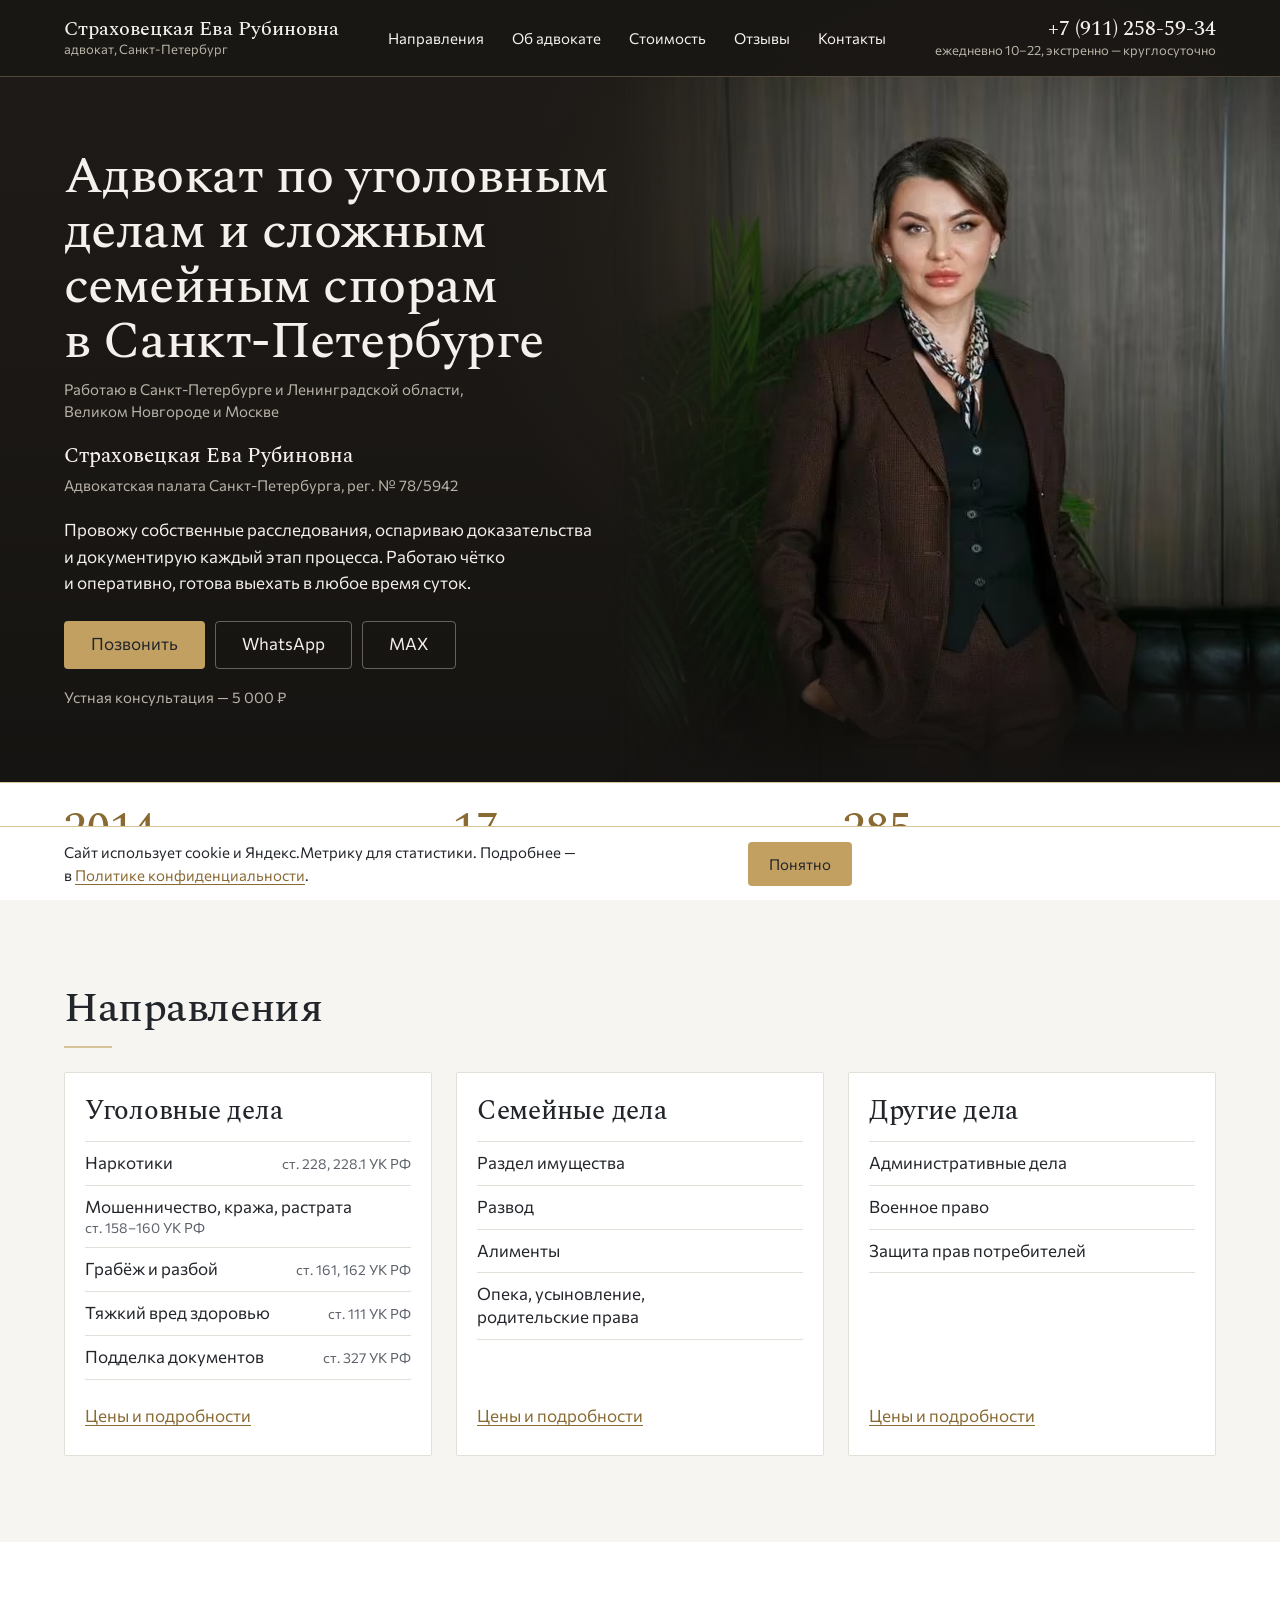
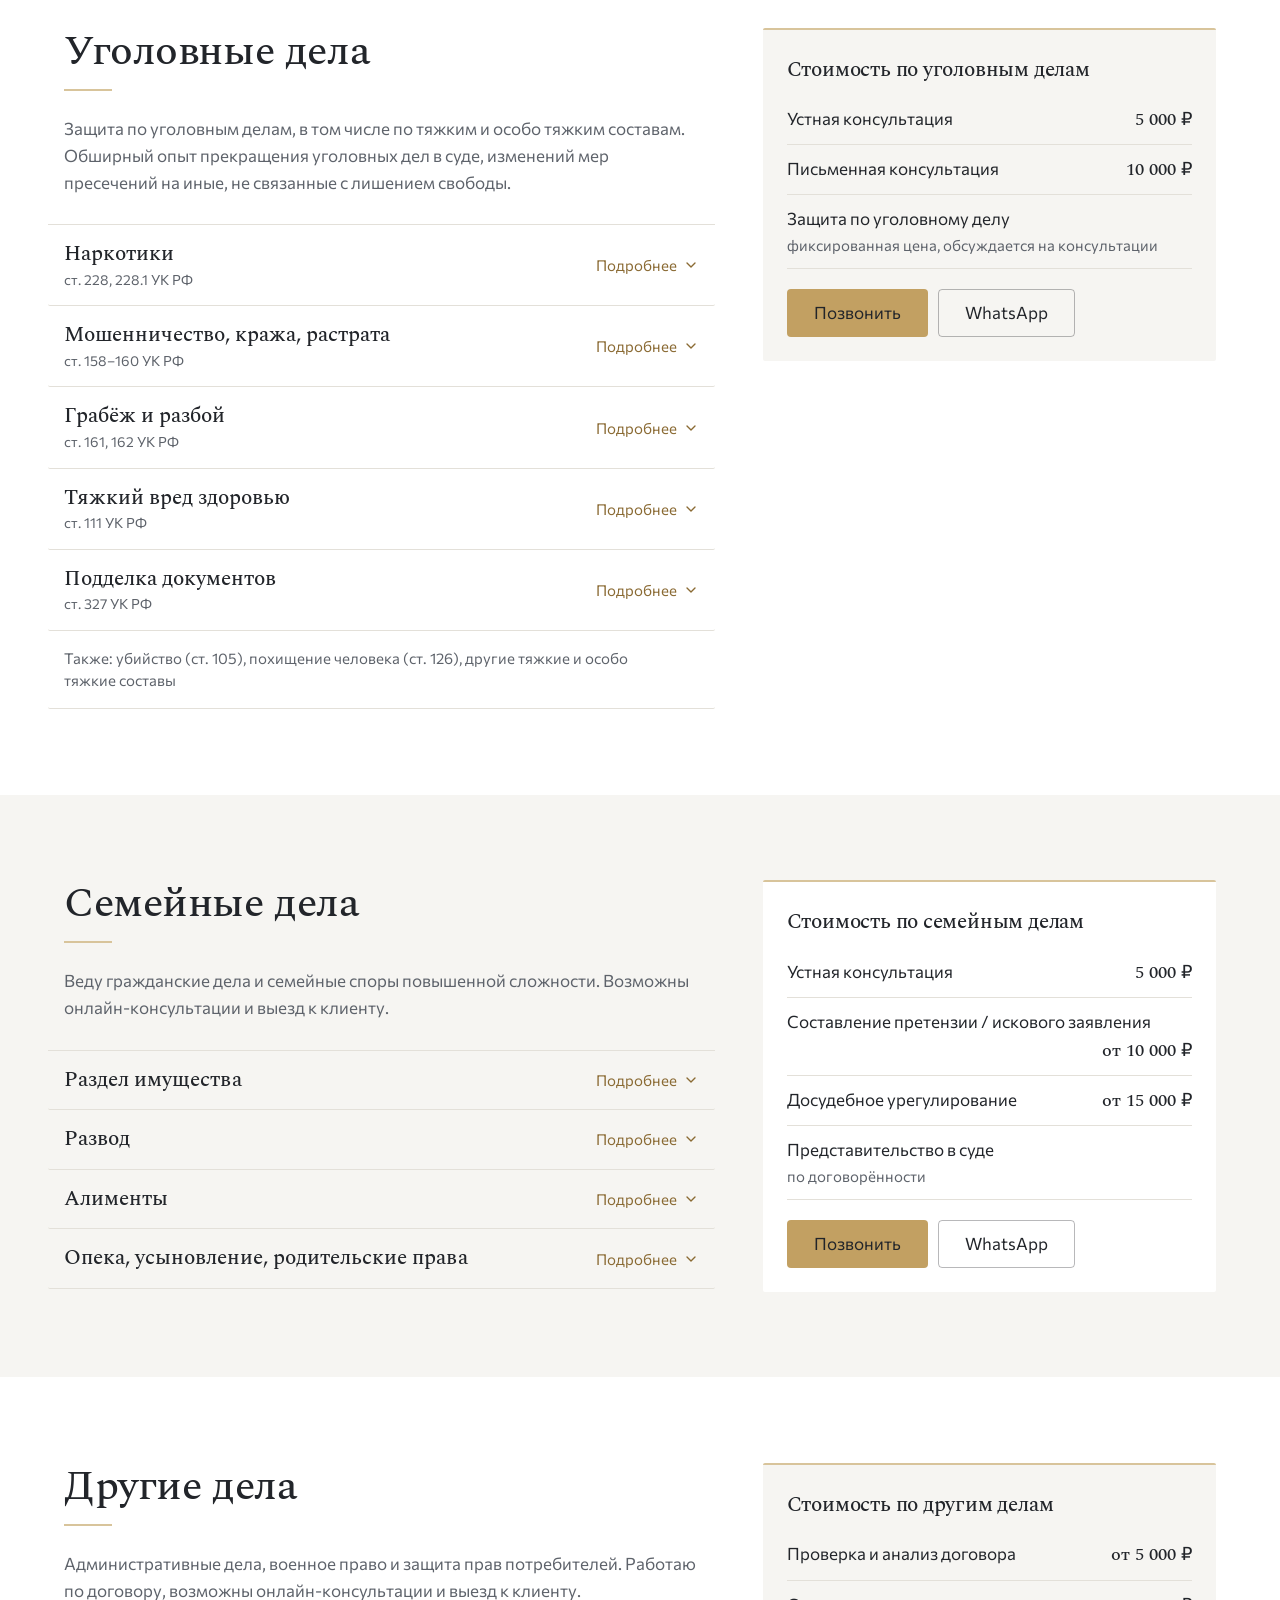
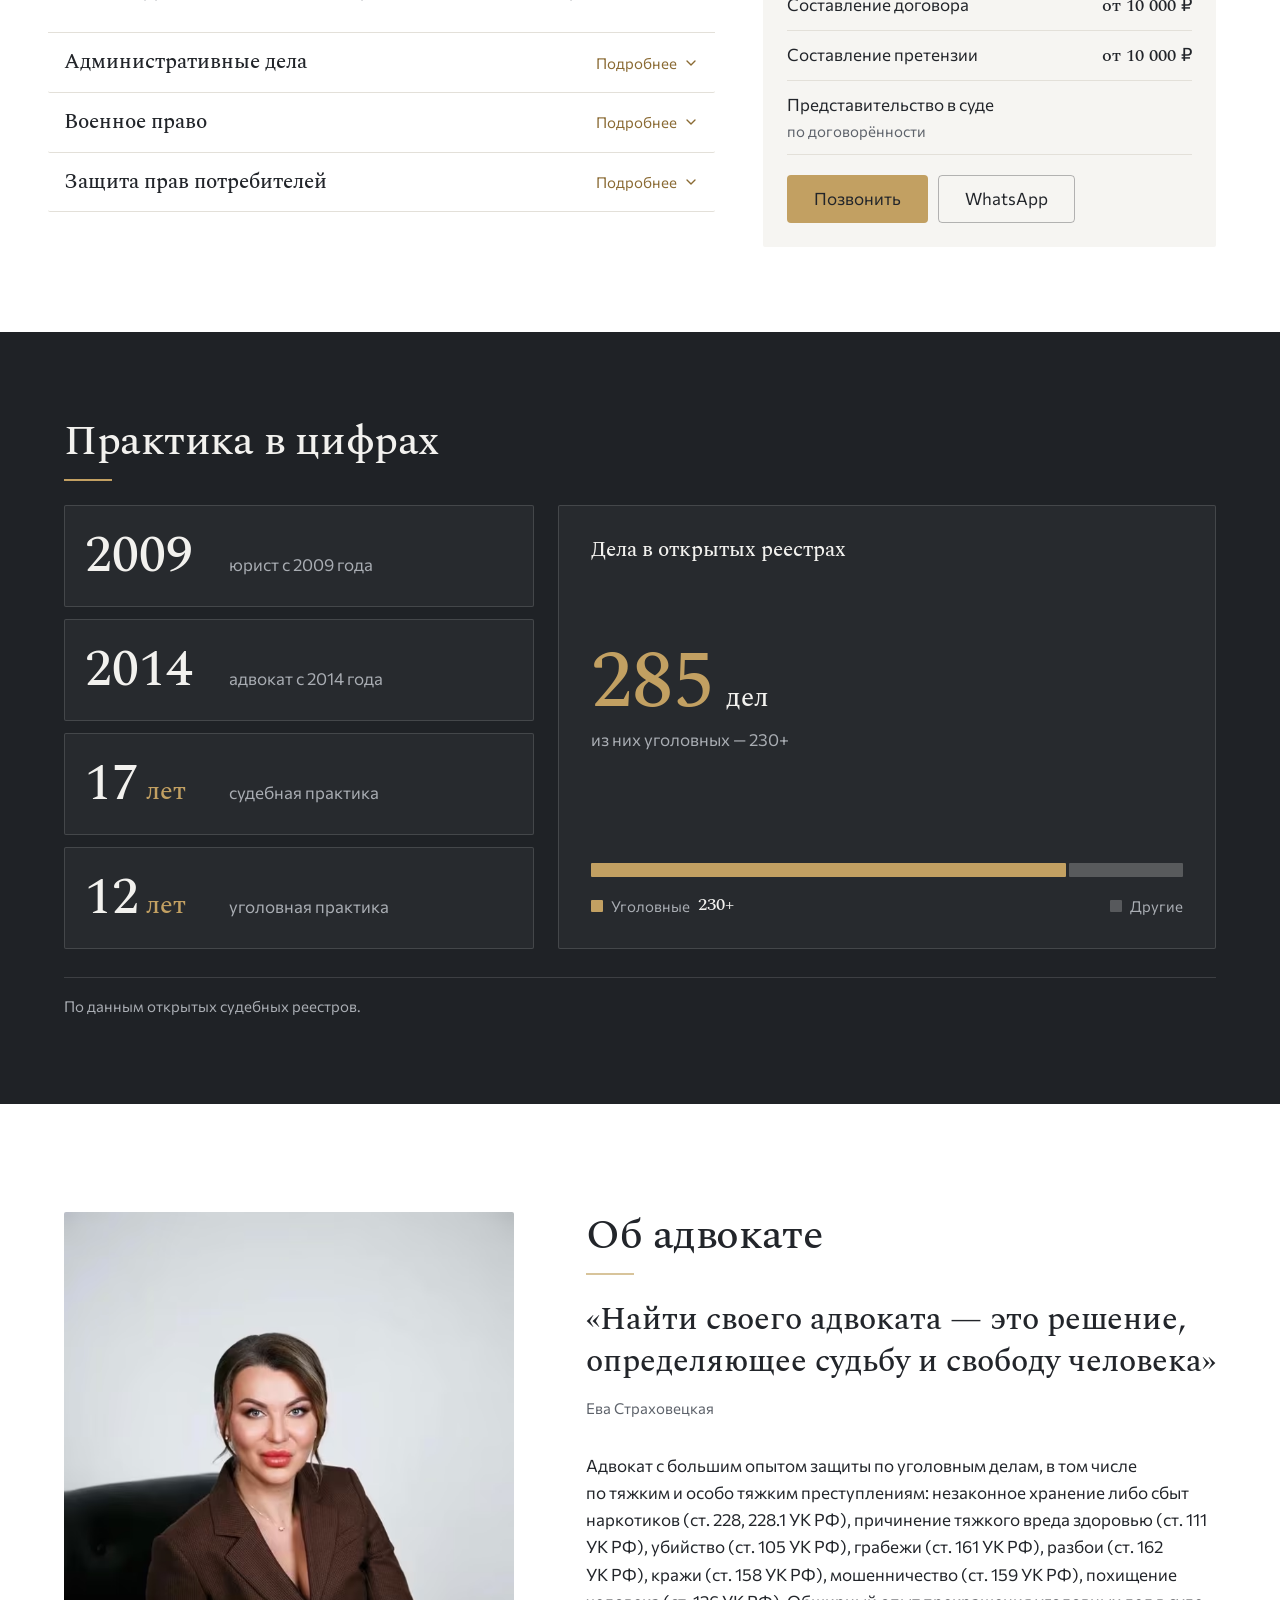
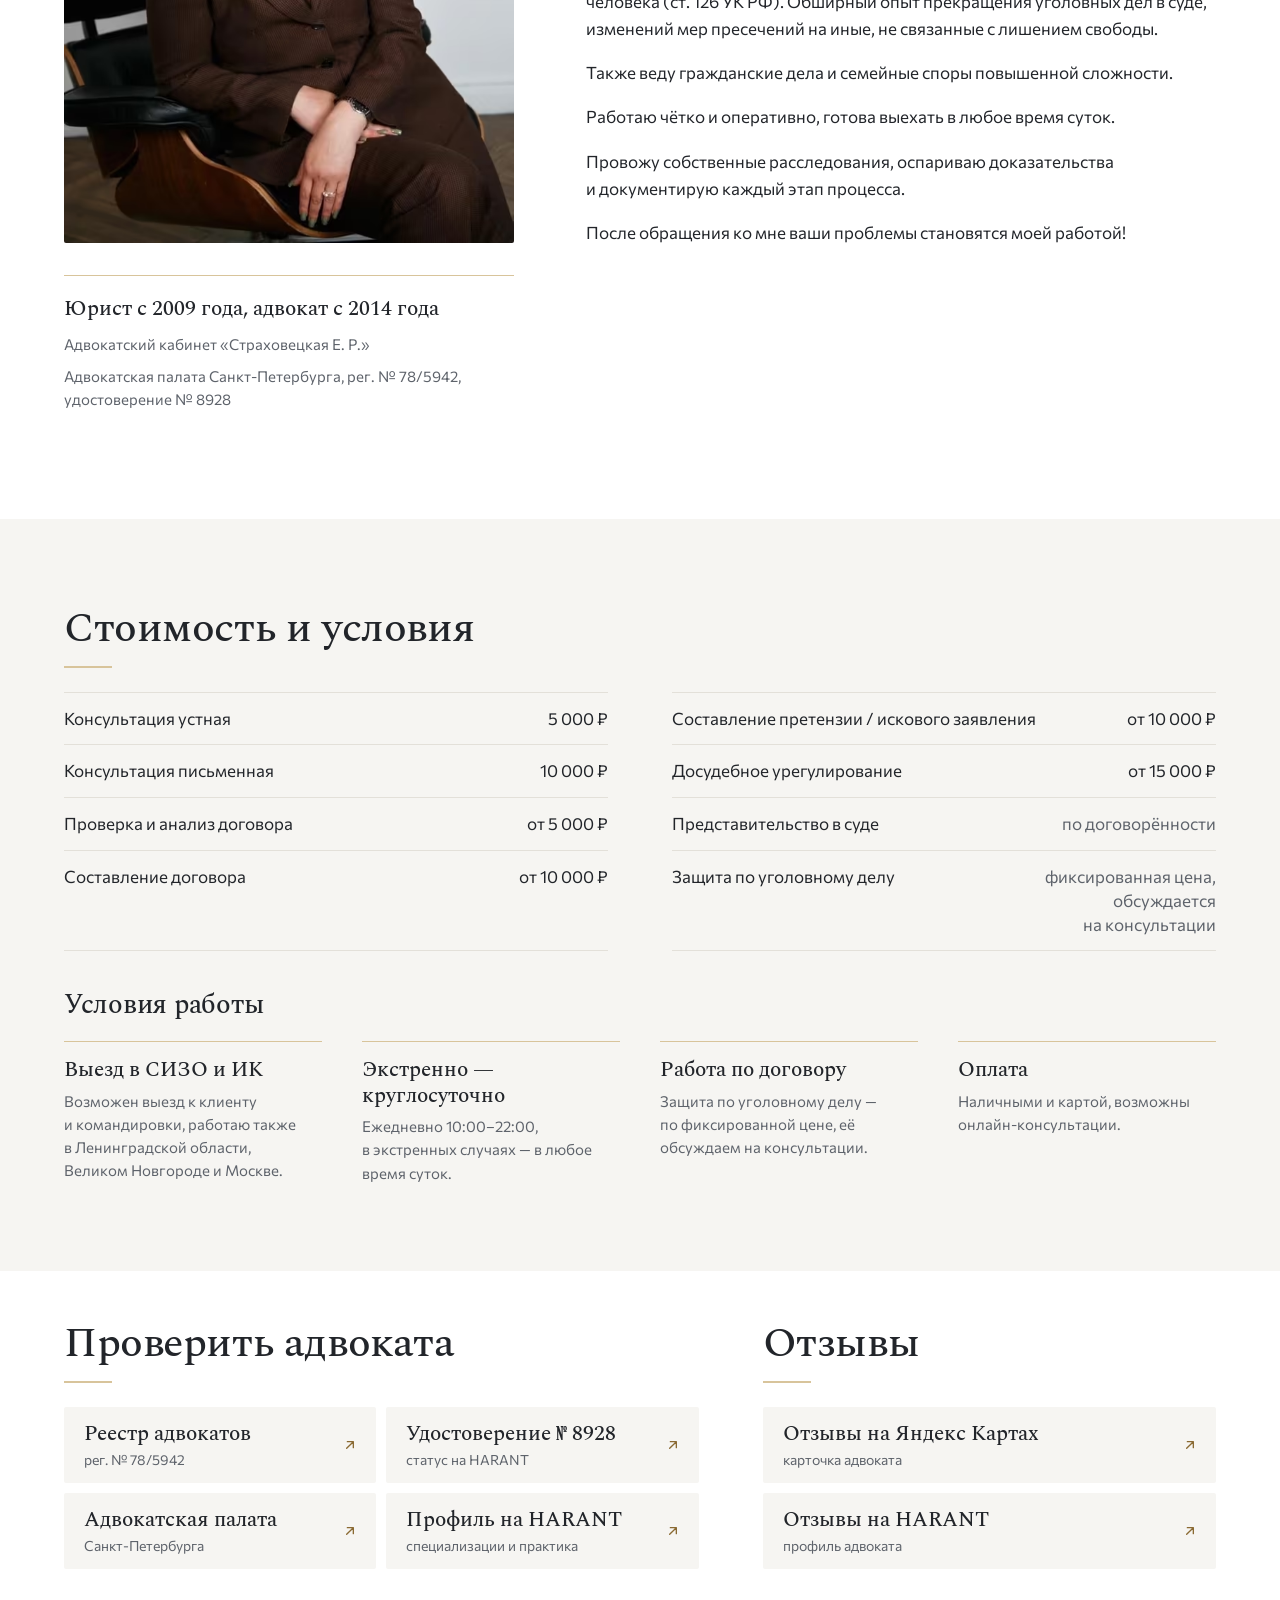
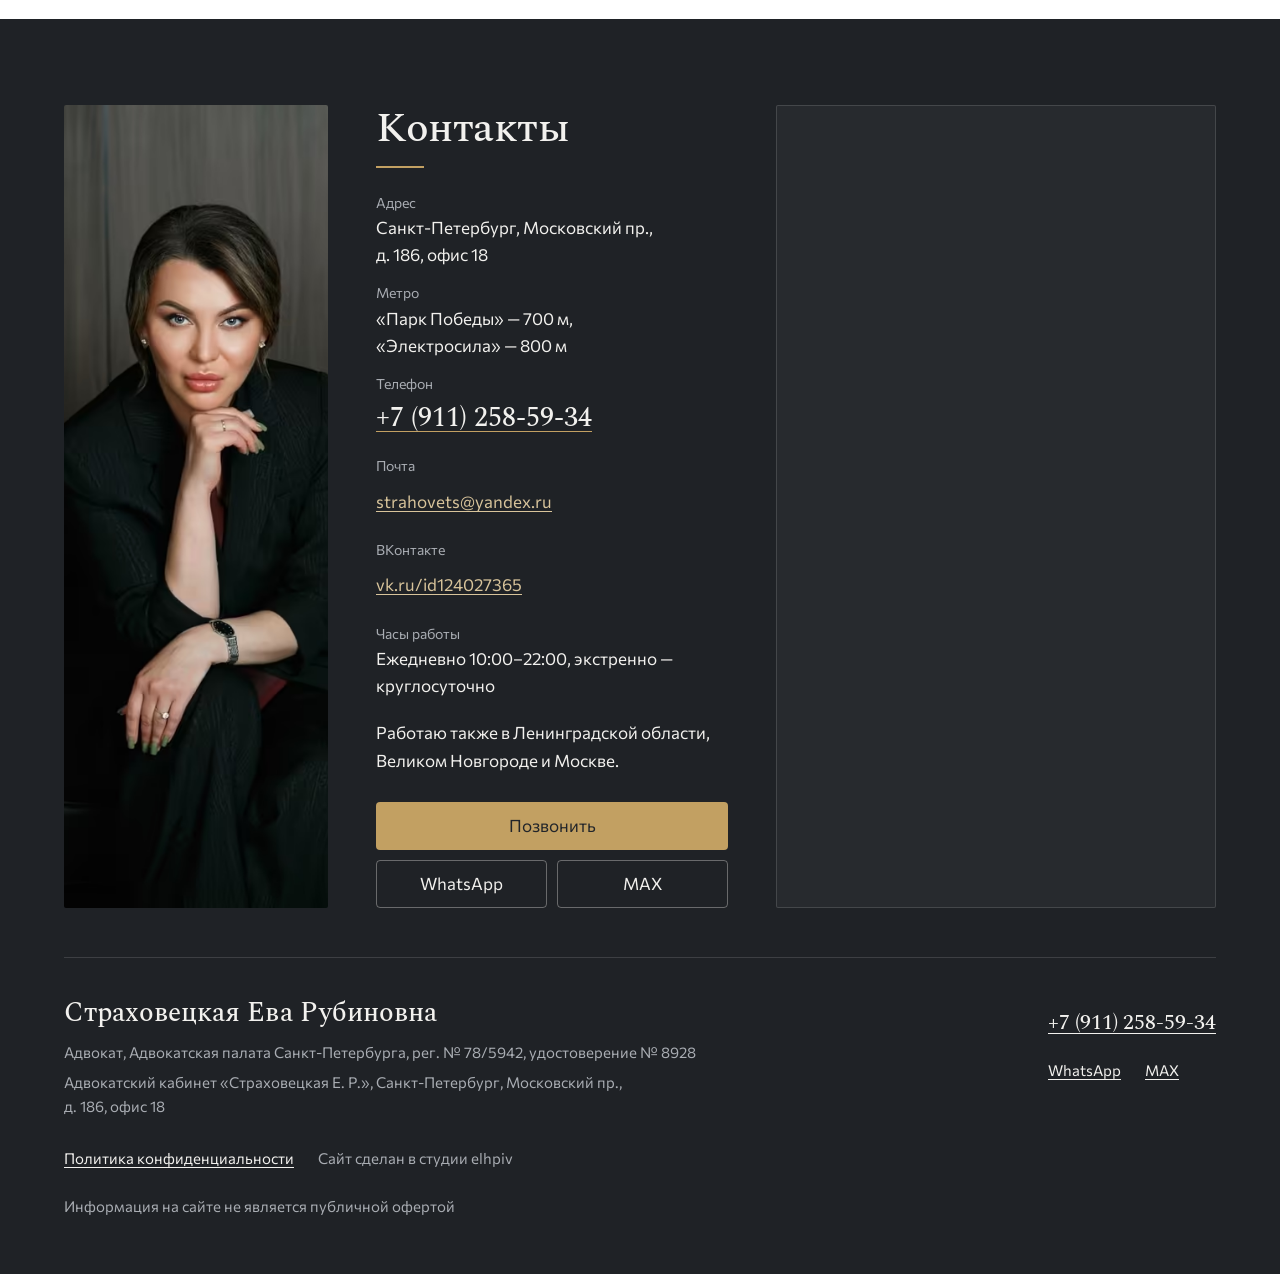
==== commit cdc401d9: "Метрика advokateva.ru: счётчик 114124193 METRIKA_ID = 114124193; tag.js?id=…, init как в коде из каб" ====
--- a/index.html
+++ b/index.html
@@ -48,7 +48,7 @@
        всё равно проявится. Его sha256 стоит в CSP (.htaccess) — build.sh
        пересчитывает хеш сам. -->
   <script>document.documentElement.className='js';setTimeout(function(){document.documentElement.classList.add('is-hero-ready')},2000);</script>
-  <script src="js/main.min.js?v=7ef79743d1" defer></script>
+  <script src="js/main.min.js?v=1fa4b4c072" defer></script>
 
   <!-- Телефон здесь не подставляется из SITE (поисковики JS не ждут) —
        при смене номера поправить и тут. -->
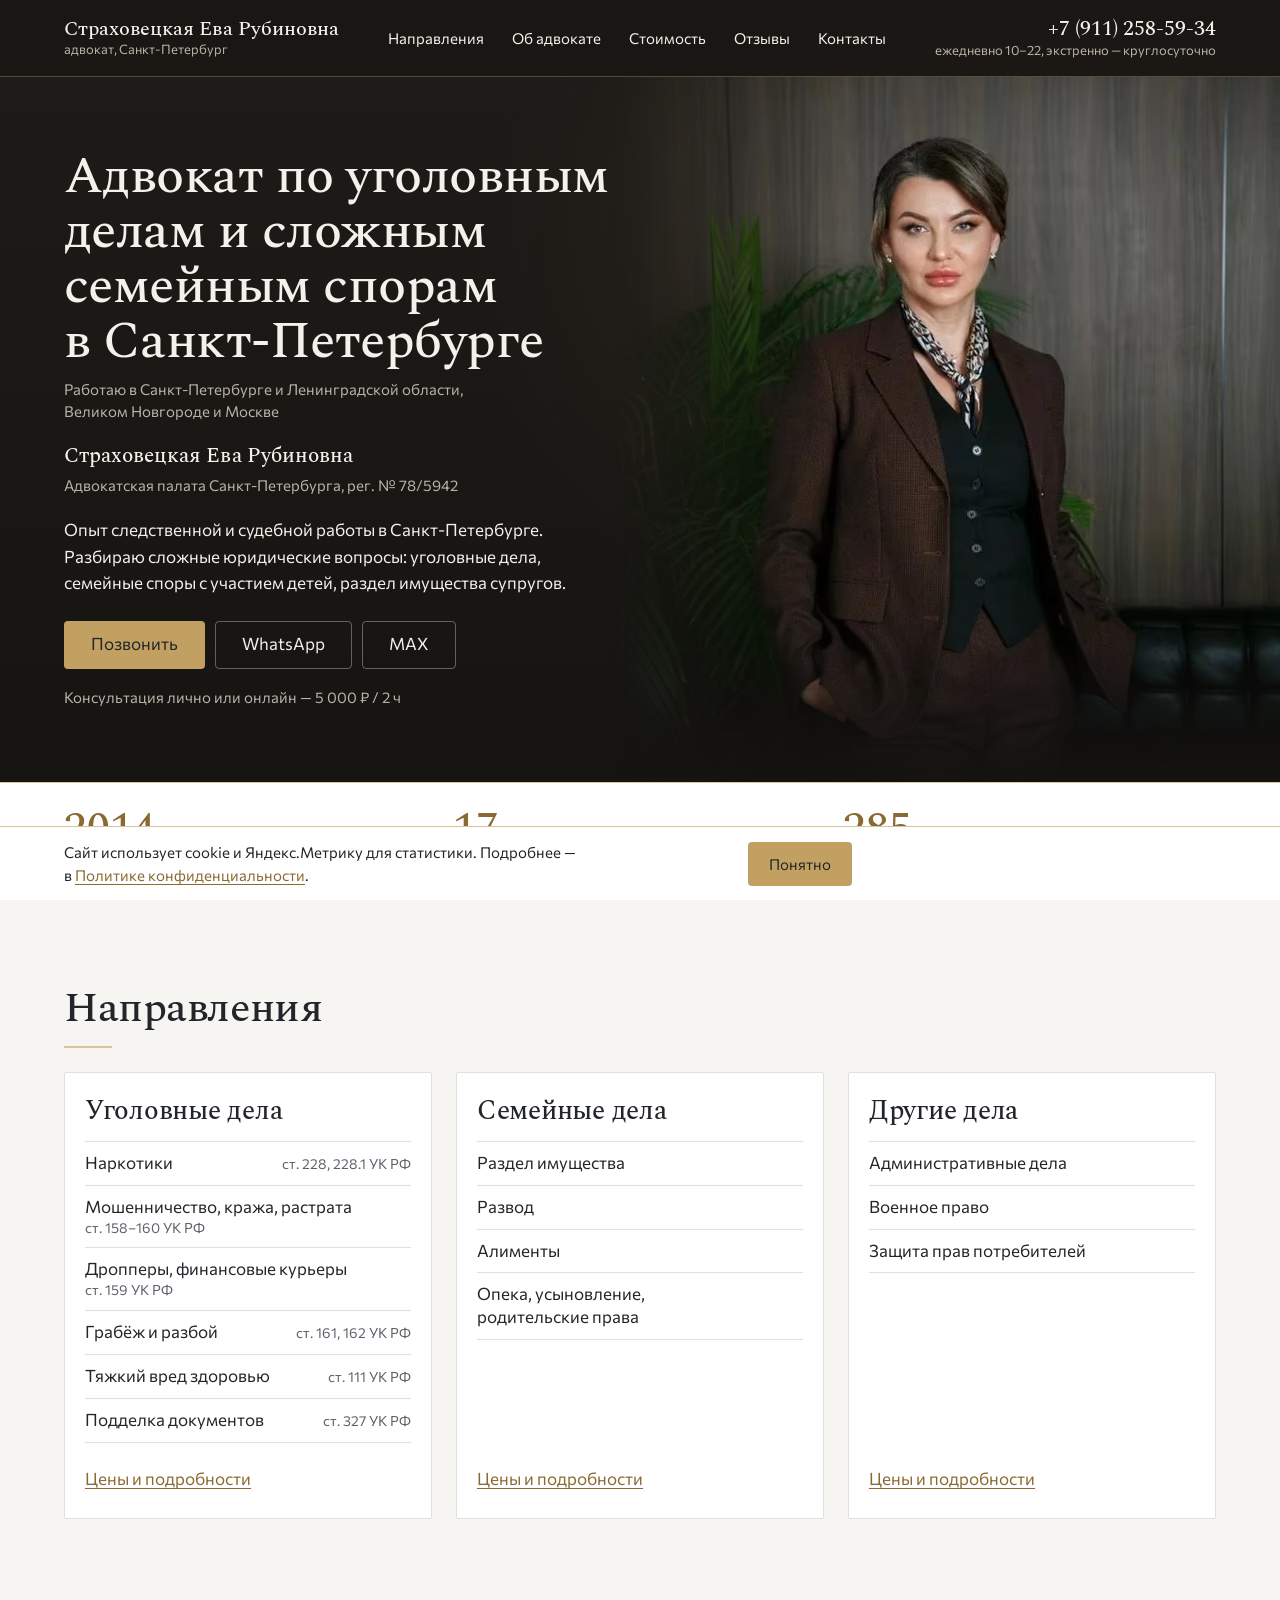
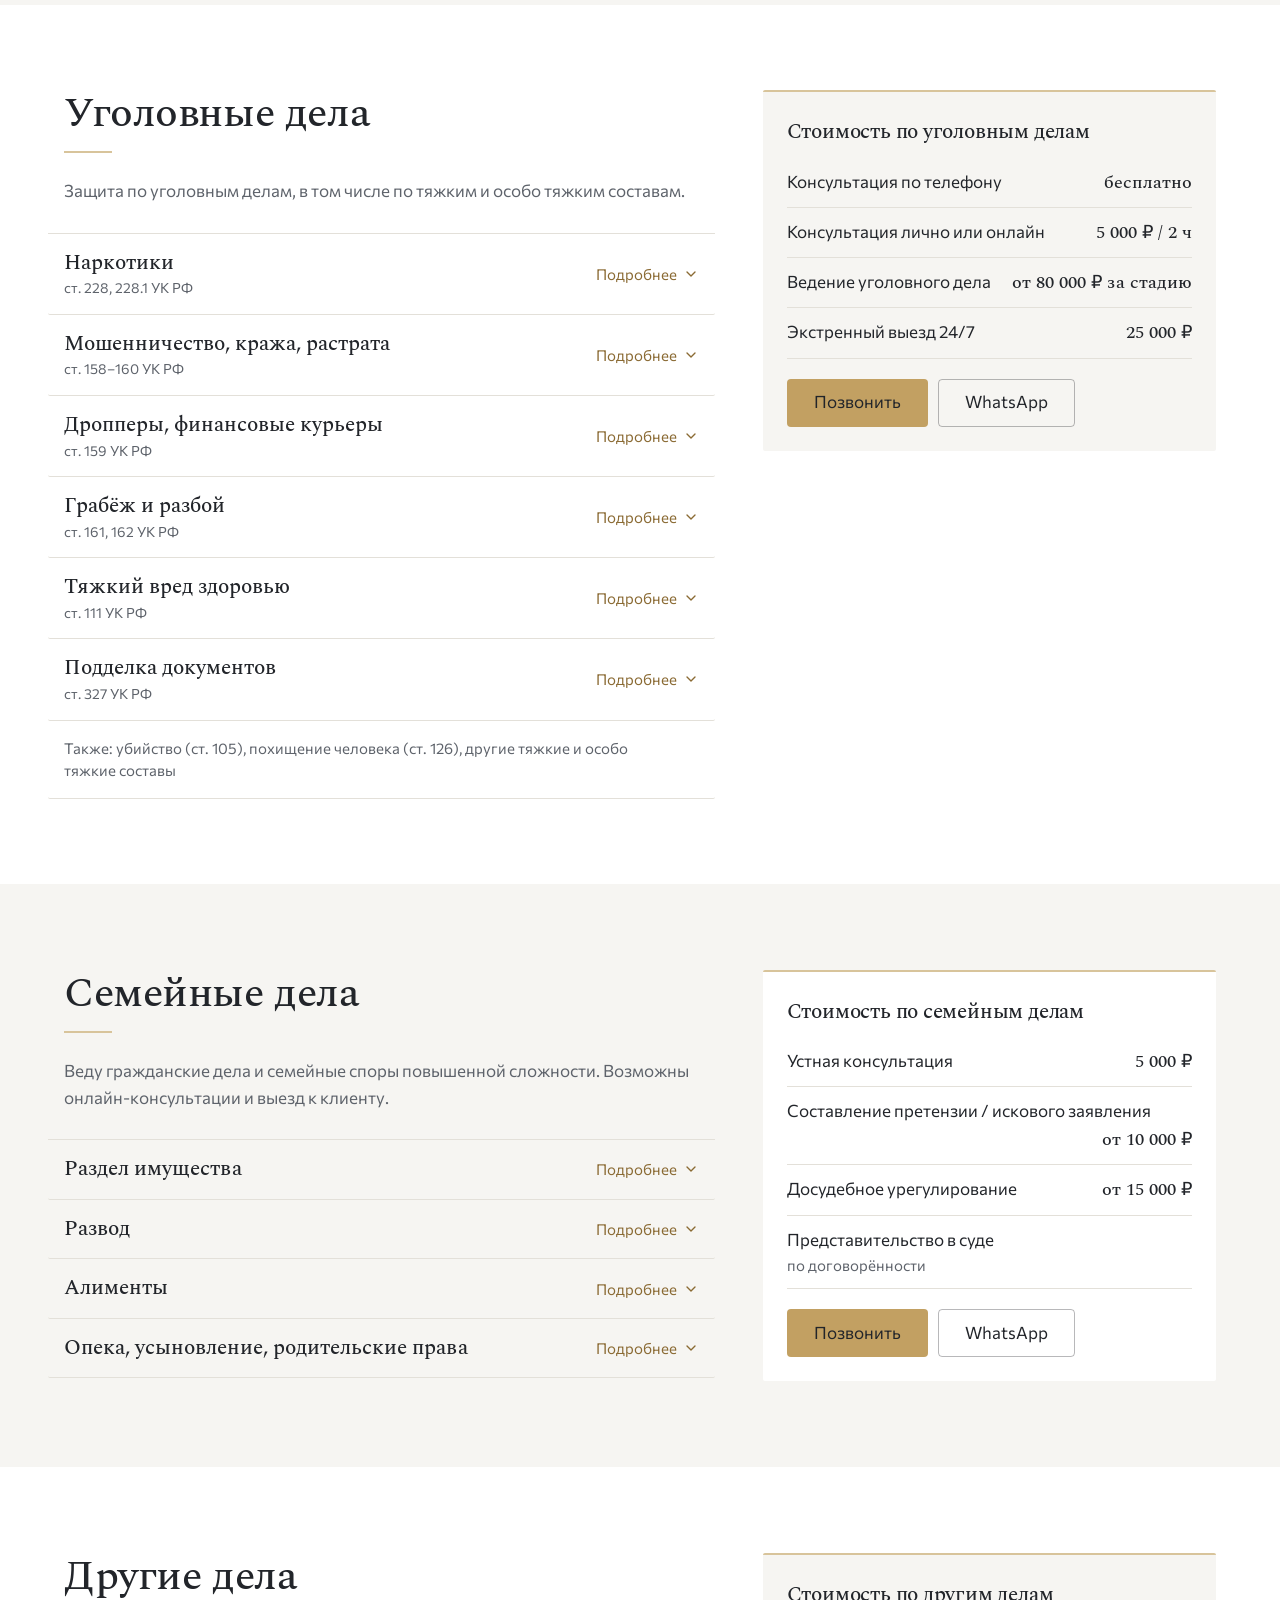
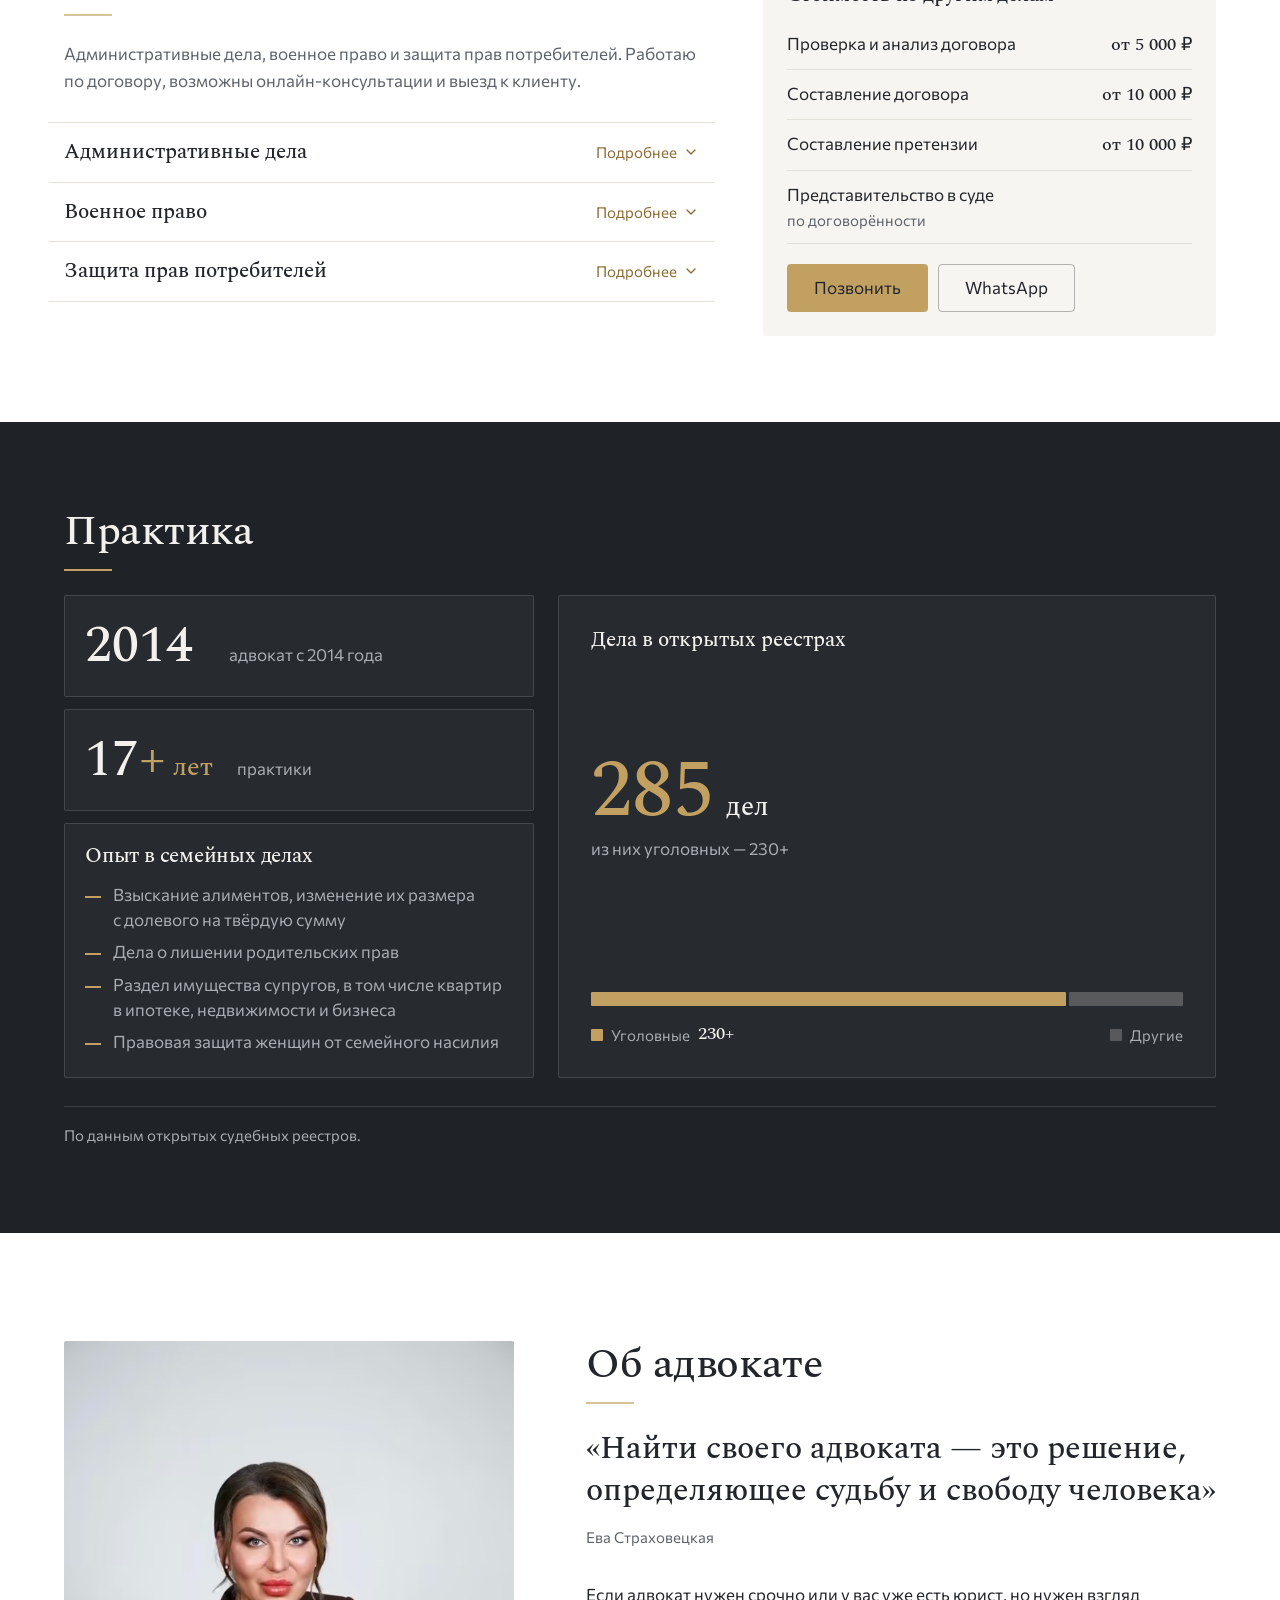
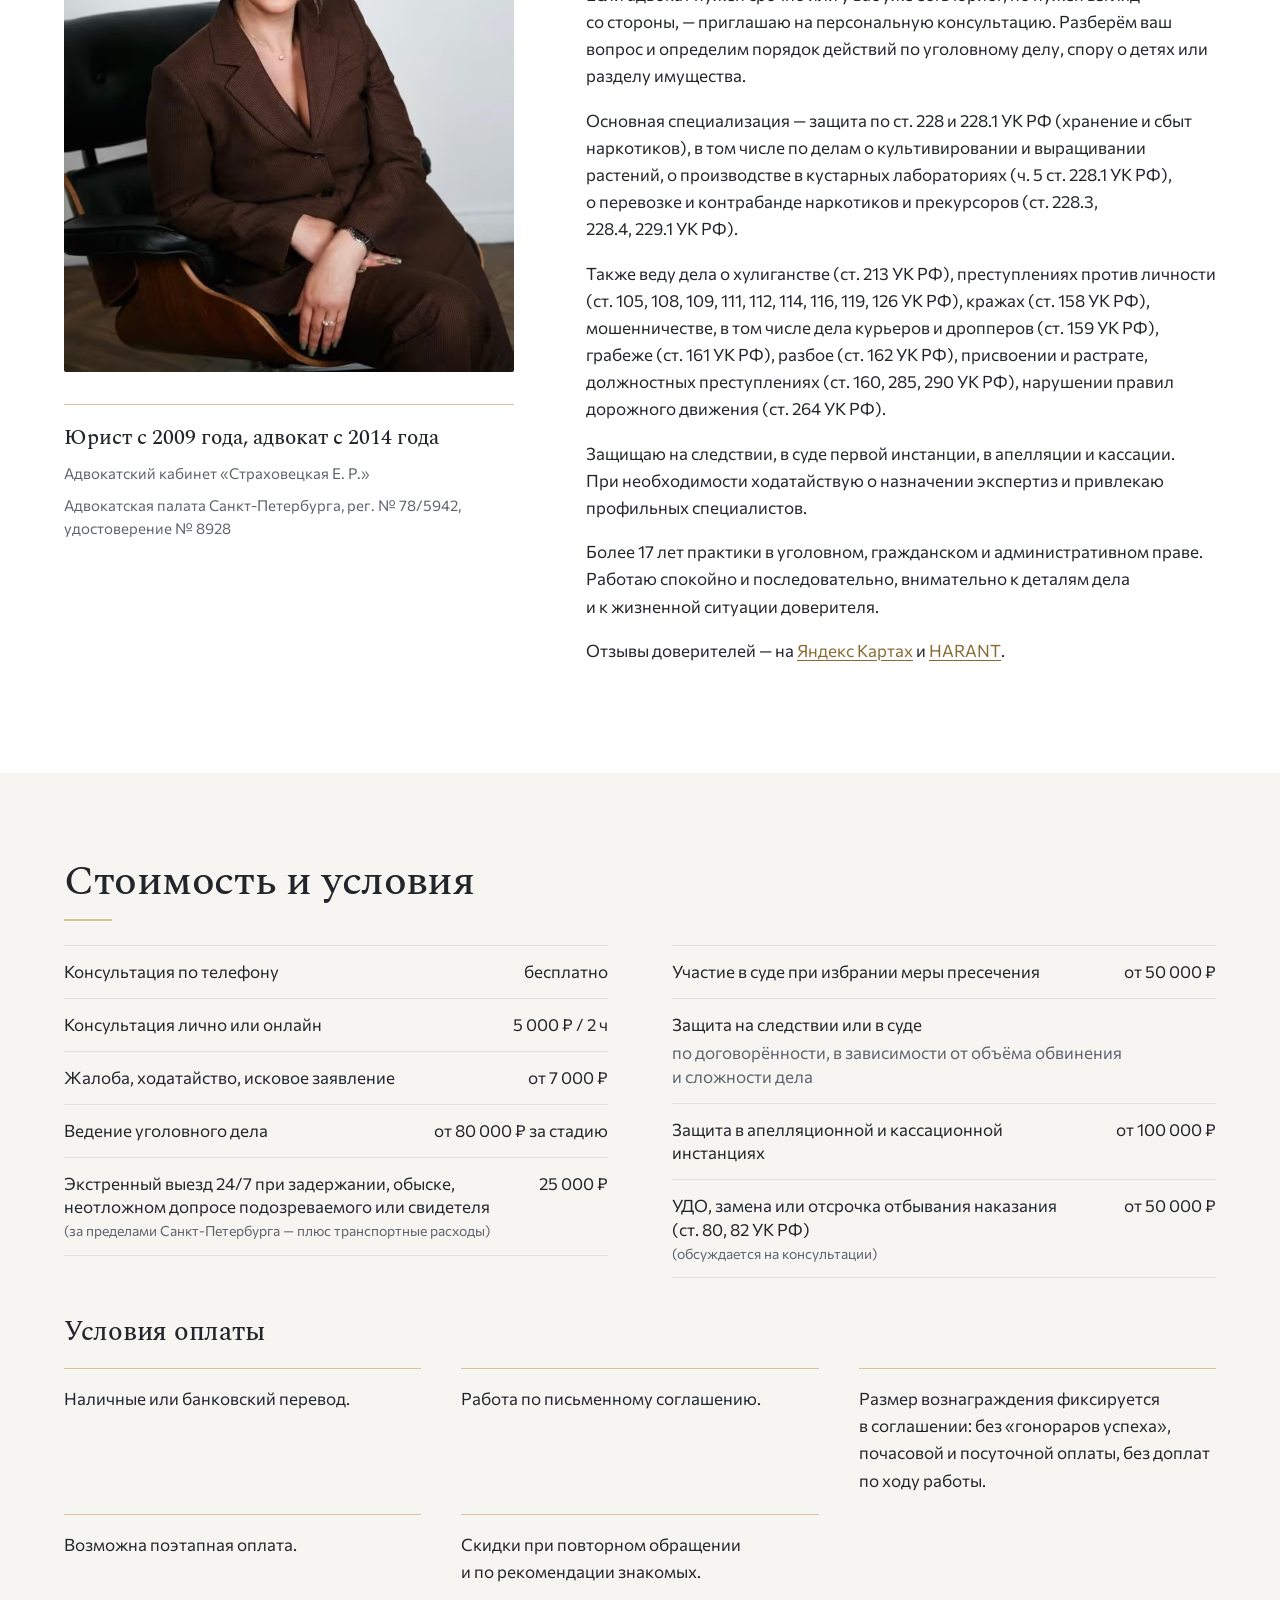
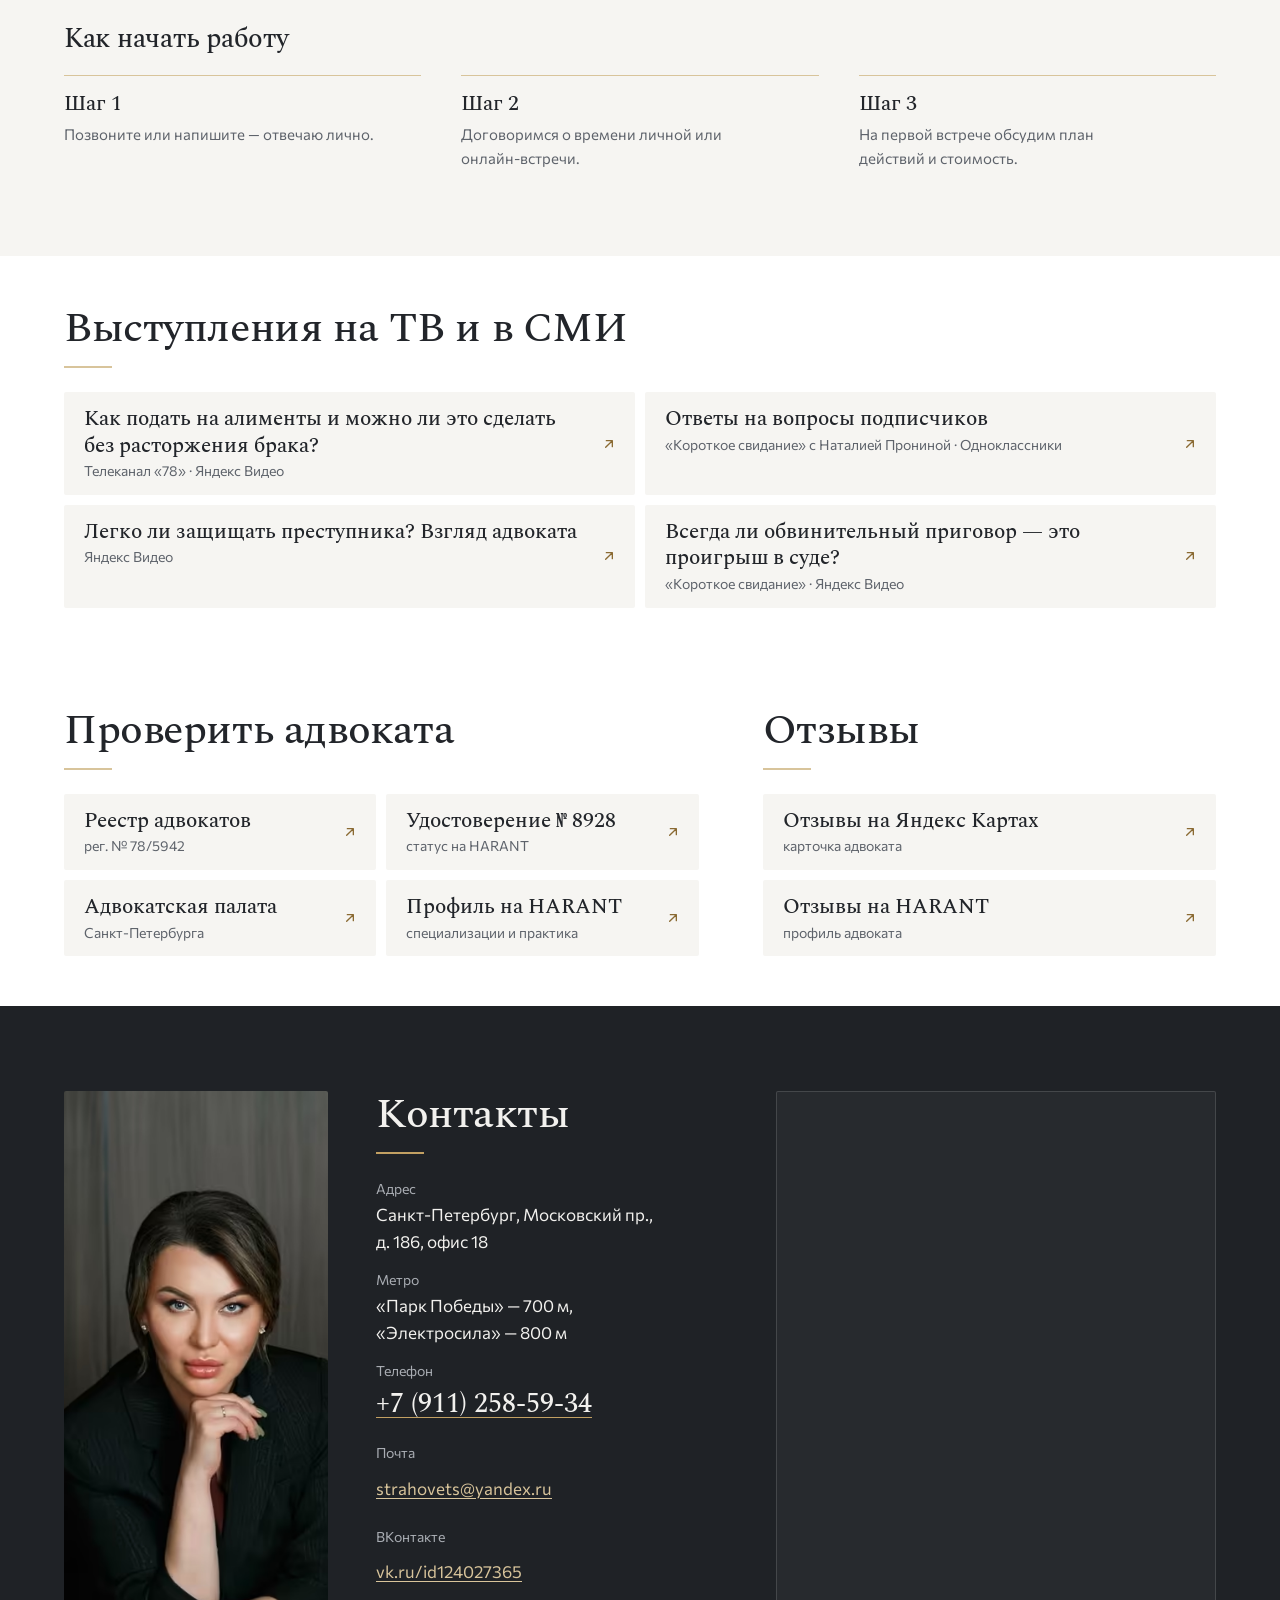
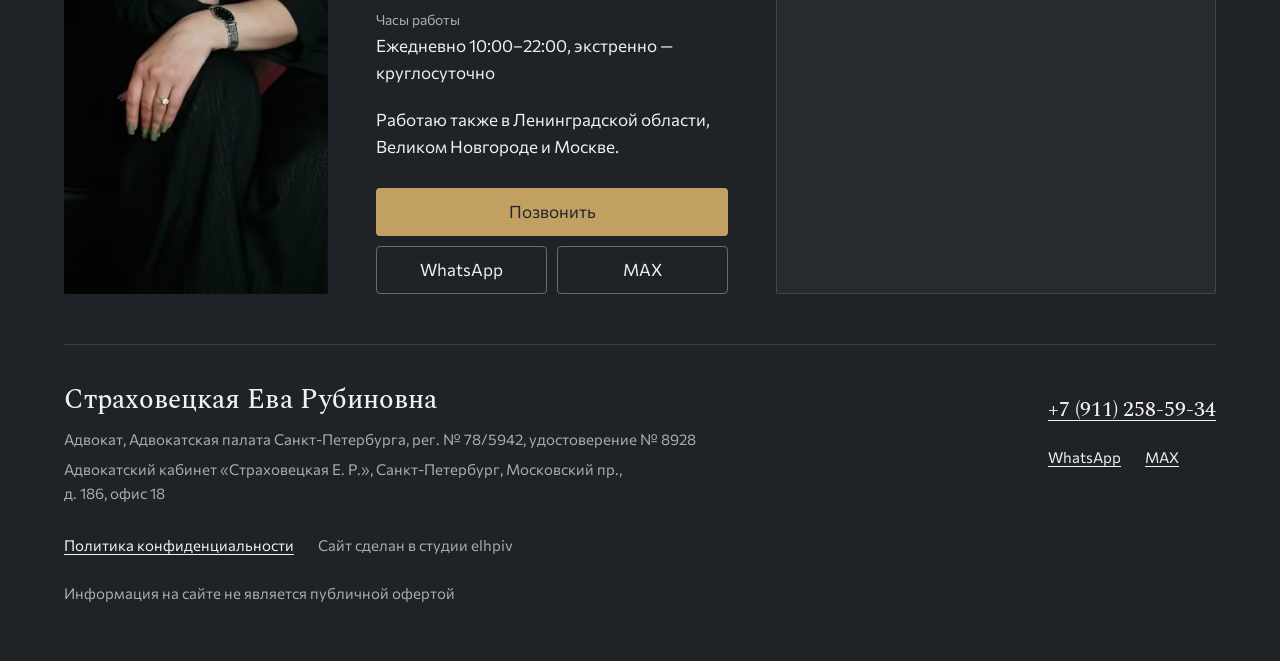
==== commit 3f4e2abc: "Правки клиента, круг 3: нейтральная редакция по ст. 17 КПЭА Тексты — docs/eva-pravki-3.md (задание с" ====
--- a/index.html
+++ b/index.html
@@ -40,7 +40,7 @@
         imagesrcset="assets/img/hero-640.avif 640w, assets/img/hero-808.avif 808w"
         imagesizes="(min-width: 64em) 52vw, 100vw">
 
-  <link rel="stylesheet" href="css/style.min.css?v=68ed8eaffb">
+  <link rel="stylesheet" href="css/style.min.css?v=0f7e9a6e70">
 
   <!-- Единственный встроенный скрипт (одинаковый на всех страницах): класс js
        нужен до первой отрисовки, иначе первый экран мигнёт перед анимацией.
@@ -170,13 +170,13 @@
             <p class="hero__geo hero__later">Работаю в&nbsp;<span class="nowrap">Санкт-Петербурге</span> и&nbsp;Ленинградской области, Великом&nbsp;Новгороде и&nbsp;Москве</p>
             <p class="hero__name hero__later">Страховецкая Ева Рубиновна</p>
             <p class="hero__reg hero__later">Адвокатская палата <span class="nowrap">Санкт-Петербурга</span>, рег.&nbsp;№&nbsp;78/5942</p>
-            <p class="hero__lead hero__later">Провожу собственные расследования, оспариваю доказательства и&nbsp;документирую каждый этап процесса. Работаю чётко и&nbsp;оперативно, готова выехать в&nbsp;любое время суток.</p>
+            <p class="hero__lead hero__later">Опыт следственной и&nbsp;судебной работы в&nbsp;<span class="nowrap">Санкт-Петербурге</span>. Разбираю сложные юридические вопросы: уголовные дела, семейные споры с&nbsp;участием детей, раздел имущества супругов.</p>
             <div class="hero__actions hero__later" id="hero-actions">
               <a class="btn btn--primary" href="tel:+79112585934" data-site="phone">Позвонить</a>
               <a class="btn btn--outline" href="https://wa.me/79112585934" data-site="whatsapp" target="_blank" rel="noopener">WhatsApp</a>
               <a href="https://max.ru/u/f9LHodD0cOIVmBwCmqbL6WuMIrYl8EcYiUHVnizhA8UzZi-aLdURLhYDtkc" class="btn btn--outline" data-site="max" target="_blank" rel="noopener">MAX</a>
             </div>
-            <p class="hero__price hero__later">Устная консультация&nbsp;— 5&nbsp;000&nbsp;₽</p>
+            <p class="hero__price hero__later">Консультация лично или онлайн&nbsp;— 5&nbsp;000&nbsp;₽&nbsp;/ 2 ч</p>
           </div>
         </div>
       </div>
@@ -206,6 +206,7 @@
           <ul class="area__list">
             <li><a class="area__link" href="#narkotiki-228"><span class="area__name">Наркотики</span> <span class="area__law">ст.&nbsp;228, 228.1&nbsp;УК&nbsp;РФ</span></a></li>
             <li><a class="area__link" href="#moshennichestvo"><span class="area__name">Мошенничество, кража, растрата</span> <span class="area__law">ст.&nbsp;158–160&nbsp;УК&nbsp;РФ</span></a></li>
+            <li><a class="area__link" href="#droppery"><span class="area__name">Дропперы, финансовые курьеры</span> <span class="area__law">ст.&nbsp;159&nbsp;УК&nbsp;РФ</span></a></li>
             <li><a class="area__link" href="#grabezh-razboy"><span class="area__name">Грабёж и&nbsp;разбой</span> <span class="area__law">ст.&nbsp;161, 162&nbsp;УК&nbsp;РФ</span></a></li>
             <li><a class="area__link" href="#tyazhkiy-vred"><span class="area__name">Тяжкий вред здоровью</span> <span class="area__law">ст.&nbsp;111&nbsp;УК&nbsp;РФ</span></a></li>
             <li><a class="area__link" href="#poddelka-dokumentov"><span class="area__name">Подделка документов</span> <span class="area__law">ст.&nbsp;327&nbsp;УК&nbsp;РФ</span></a></li>
@@ -249,7 +250,7 @@
       <div class="container group__inner">
         <div class="group__main">
           <h2 class="section__title" id="ugolovnye-dela-title">Уголовные дела</h2>
-          <p class="group__lead">Защита по&nbsp;уголовным делам, в&nbsp;том числе по&nbsp;тяжким и&nbsp;особо тяжким составам. Обширный опыт прекращения уголовных дел в&nbsp;суде, изменений мер пресечений на&nbsp;иные, не&nbsp;связанные с&nbsp;лишением свободы.</p>
+          <p class="group__lead">Защита по&nbsp;уголовным делам, в&nbsp;том числе по&nbsp;тяжким и&nbsp;особо тяжким составам.</p>
           <ul class="cases">
           <li class="case" id="narkotiki-228">
             <details class="case__details">
@@ -261,12 +262,17 @@
                 <span class="case__more"><span class="case__open">Подробнее</span><span class="case__close">Свернуть</span><svg class="case__icon" viewBox="0 0 24 24" width="16" height="16" aria-hidden="true" focusable="false"><path fill="none" stroke="currentColor" stroke-width="2" stroke-linecap="round" stroke-linejoin="round" d="M6 9l6 6 6-6"/></svg></span>
               </summary>
               <div class="case__body">
-                <p>Защищаю по&nbsp;делам о&nbsp;незаконном хранении либо&nbsp;сбыте наркотиков (ст.&nbsp;228, 228.1&nbsp;УК&nbsp;РФ), в&nbsp;том числе по&nbsp;тяжким и&nbsp;особо тяжким составам. Провожу собственное расследование, оспариваю доказательства и&nbsp;документирую каждый этап процесса.</p>
-                <ul class="case__points" aria-label="Что делаю">
-                  <li>Выезжаю в&nbsp;СИЗО и&nbsp;ИК, в&nbsp;экстренных случаях&nbsp;— в&nbsp;любое время суток</li>
-                  <li>Изучаю материалы дела и&nbsp;проверяю доказательства обвинения</li>
-                  <li>Заявляю ходатайства об&nbsp;изменении меры пресечения на&nbsp;не&nbsp;связанную с&nbsp;лишением свободы</li>
-                  <li>Работаю по&nbsp;договору</li>
+                <p>Защита по&nbsp;ст.&nbsp;228 и&nbsp;228.1&nbsp;УК&nbsp;РФ (хранение, сбыт наркотиков), в&nbsp;том числе по&nbsp;вопросу переквалификации со&nbsp;сбыта на&nbsp;хранение, если для&nbsp;этого есть основания. Дела о&nbsp;культивировании и&nbsp;выращивании растений, содержащих наркотические вещества (с&nbsp;оценкой возможности административной, а&nbsp;не&nbsp;уголовной ответственности), о&nbsp;производстве в&nbsp;кустарных лабораториях (ч.&nbsp;5 ст.&nbsp;228.1&nbsp;УК&nbsp;РФ)&nbsp;— с&nbsp;разбором химических экспертиз веса и&nbsp;вида вещества, о&nbsp;перевозке и&nbsp;контрабанде наркотиков и&nbsp;прекурсоров (ст.&nbsp;228.3, 228.4, 229.1&nbsp;УК&nbsp;РФ).</p>
+                <p>С&nbsp;этими составами работаю 12 лет. Выстраиваю защиту в&nbsp;том числе если вступаю в&nbsp;дело на&nbsp;поздней стадии. При&nbsp;наличии оснований заявляю о&nbsp;применении ст.&nbsp;64 и&nbsp;ст.&nbsp;73&nbsp;УК&nbsp;РФ.</p>
+                <ul class="case__points" aria-label="Что делаю">
+                  <li>Срочный выезд при&nbsp;задержании, допросе, рассмотрении в&nbsp;суде ходатайства следователя о&nbsp;мере пресечения</li>
+                  <li>Посещение в&nbsp;СИЗО и&nbsp;помощь после ареста: передачи, письма, связь с&nbsp;родственниками, разрешения на&nbsp;свидания и&nbsp;звонки</li>
+                  <li>Изучение материалов дела и&nbsp;оценка оснований для&nbsp;переквалификации со&nbsp;сбыта на&nbsp;хранение</li>
+                  <li>Проверка материалов оперативно-розыскных мероприятий: проверочной закупки, наблюдения, осмотра места происшествия, прослушивания телефонных переговоров</li>
+                  <li>Выявление нарушений при&nbsp;проведении следственных действий</li>
+                  <li>Выработка позиции с&nbsp;учётом личности и&nbsp;прежней деятельности обвиняемого</li>
+                  <li>Документирование работы: доверителю и&nbsp;родственникам&nbsp;— аудиозаписи открытых судебных заседаний, помощь со&nbsp;сбором характеристик</li>
+                  <li>Работа по&nbsp;договору с&nbsp;фиксированным размером вознаграждения</li>
                 </ul>
               </div>
             </details>
@@ -281,12 +287,31 @@
                 <span class="case__more"><span class="case__open">Подробнее</span><span class="case__close">Свернуть</span><svg class="case__icon" viewBox="0 0 24 24" width="16" height="16" aria-hidden="true" focusable="false"><path fill="none" stroke="currentColor" stroke-width="2" stroke-linecap="round" stroke-linejoin="round" d="M6 9l6 6 6-6"/></svg></span>
               </summary>
               <div class="case__body">
-                <p>Защищаю по&nbsp;делам о&nbsp;кражах (ст.&nbsp;158&nbsp;УК&nbsp;РФ), мошенничестве (ст.&nbsp;159&nbsp;УК&nbsp;РФ), присвоении и&nbsp;растрате (ст.&nbsp;160&nbsp;УК&nbsp;РФ). Провожу собственные расследования, оспариваю доказательства и&nbsp;документирую каждый этап процесса.</p>
-                <ul class="case__points" aria-label="Что делаю">
-                  <li>Изучаю материалы дела и&nbsp;проверяю доказательства обвинения</li>
-                  <li>Выезжаю в&nbsp;СИЗО и&nbsp;ИК</li>
-                  <li>Заявляю ходатайства об&nbsp;изменении меры пресечения</li>
+                <p>Защита по&nbsp;делам о&nbsp;краже (ст.&nbsp;158&nbsp;УК&nbsp;РФ), присвоении и&nbsp;растрате (ст.&nbsp;160&nbsp;УК&nbsp;РФ), в&nbsp;том числе по&nbsp;вопросу переквалификации на&nbsp;самоуправство (ст.&nbsp;330&nbsp;УК&nbsp;РФ), если для&nbsp;этого есть основания. Защита по&nbsp;делам о&nbsp;мошенничестве (ст.&nbsp;159&nbsp;УК&nbsp;РФ), в&nbsp;том числе когда спор по&nbsp;своей сути гражданско-правовой.</p>
+                <ul class="case__points" aria-label="Что делаю">
+                  <li>Изучаю материалы дела и&nbsp;проверяю доказательства обвинения, в&nbsp;том числе договоры, на&nbsp;которых строится обвинение</li>
+                  <li>Проверяю расчёт суммы ущерба, при&nbsp;необходимости привлекаю специалистов в&nbsp;области экономики и&nbsp;бухгалтерского учёта</li>
+                  <li>Заявляю ходатайства об&nbsp;изменении меры пресечения&nbsp;— на&nbsp;домашний арест, запрет определённых действий (ст.&nbsp;105.1&nbsp;УПК&nbsp;РФ) или залог</li>
                   <li>Работаю по&nbsp;договору</li>
+                </ul>
+              </div>
+            </details>
+          </li>
+          <li class="case" id="droppery">
+            <details class="case__details">
+              <summary class="case__head">
+                <span class="case__name">
+                  <span class="case__title">Дропперы, финансовые курьеры</span>
+                  <span class="case__law">ст.&nbsp;159&nbsp;УК&nbsp;РФ</span>
+                </span>
+                <span class="case__more"><span class="case__open">Подробнее</span><span class="case__close">Свернуть</span><svg class="case__icon" viewBox="0 0 24 24" width="16" height="16" aria-hidden="true" focusable="false"><path fill="none" stroke="currentColor" stroke-width="2" stroke-linecap="round" stroke-linejoin="round" d="M6 9l6 6 6-6"/></svg></span>
+              </summary>
+              <div class="case__body">
+                <p>Защита молодых людей, в&nbsp;том числе несовершеннолетних, которых привлекают к&nbsp;ответственности как дропперов или курьеров: они передали свои банковские карты или счета либо&nbsp;перевозили деньги по&nbsp;просьбе мошенников и&nbsp;сами оказались втянуты в&nbsp;их схему.</p>
+                <ul class="case__points" aria-label="Что делаю">
+                  <li>При&nbsp;наличии оснований ходатайствую о&nbsp;назначении судебной психолого-психиатрической экспертизы&nbsp;— с&nbsp;вопросами, важными для&nbsp;оценки умысла</li>
+                  <li>Добиваюсь проверки того, как мошенники использовали подзащитного,&nbsp;— вплоть до&nbsp;возбуждения отдельного дела, где он признаётся потерпевшим, если для&nbsp;этого есть основания</li>
+                  <li>Работаю по&nbsp;договору, размер вознаграждения фиксирован, возможна рассрочка</li>
                 </ul>
               </div>
             </details>
@@ -301,12 +326,13 @@
                 <span class="case__more"><span class="case__open">Подробнее</span><span class="case__close">Свернуть</span><svg class="case__icon" viewBox="0 0 24 24" width="16" height="16" aria-hidden="true" focusable="false"><path fill="none" stroke="currentColor" stroke-width="2" stroke-linecap="round" stroke-linejoin="round" d="M6 9l6 6 6-6"/></svg></span>
               </summary>
               <div class="case__body">
-                <p>Защищаю по&nbsp;делам о&nbsp;грабеже (ст.&nbsp;161&nbsp;УК&nbsp;РФ) и&nbsp;разбое (ст.&nbsp;162&nbsp;УК&nbsp;РФ). Работаю чётко и&nbsp;оперативно, готова выехать в&nbsp;любое время суток.</p>
-                <ul class="case__points" aria-label="Что делаю">
-                  <li>Выезжаю в&nbsp;СИЗО и&nbsp;ИК, в&nbsp;экстренных случаях&nbsp;— в&nbsp;любое время суток</li>
-                  <li>Оспариваю доказательства обвинения</li>
+                <p>Защита по&nbsp;делам о&nbsp;грабеже (ст.&nbsp;161&nbsp;УК&nbsp;РФ), в&nbsp;том числе по&nbsp;вопросу переквалификации на&nbsp;кражу или на&nbsp;ч.&nbsp;1 ст.&nbsp;161&nbsp;УК&nbsp;РФ и&nbsp;примирения с&nbsp;потерпевшим, если для&nbsp;этого есть основания. Защита по&nbsp;делам о&nbsp;разбое (ст.&nbsp;162&nbsp;УК&nbsp;РФ), в&nbsp;том числе по&nbsp;вопросу переквалификации на&nbsp;ст.&nbsp;161&nbsp;УК&nbsp;РФ и&nbsp;учёта смягчающих обстоятельств, включая ст.&nbsp;64&nbsp;УК&nbsp;РФ.</p>
+                <ul class="case__points" aria-label="Что делаю">
+                  <li>Выезжаю при&nbsp;задержании в&nbsp;следственный орган и&nbsp;в&nbsp;СИЗО, в&nbsp;экстренных случаях&nbsp;— в&nbsp;любое время суток</li>
+                  <li>Проверяю и&nbsp;оспариваю доказательства обвинения</li>
                   <li>Заявляю ходатайства об&nbsp;изменении меры пресечения</li>
-                  <li>Документирую каждый этап процесса</li>
+                  <li>Документирую каждый этап работы</li>
+                  <li>Фиксирую размер вознаграждения в&nbsp;соглашении, возможна рассрочка</li>
                 </ul>
               </div>
             </details>
@@ -341,7 +367,7 @@
                 <span class="case__more"><span class="case__open">Подробнее</span><span class="case__close">Свернуть</span><svg class="case__icon" viewBox="0 0 24 24" width="16" height="16" aria-hidden="true" focusable="false"><path fill="none" stroke="currentColor" stroke-width="2" stroke-linecap="round" stroke-linejoin="round" d="M6 9l6 6 6-6"/></svg></span>
               </summary>
               <div class="case__body">
-                <p>Защищаю по&nbsp;делам о&nbsp;подделке документов (ст.&nbsp;327&nbsp;УК&nbsp;РФ). Работаю чётко и&nbsp;оперативно, готова выехать в&nbsp;любое время суток.</p>
+                <p>Защищаю по&nbsp;делам о&nbsp;подделке документов (ст.&nbsp;327&nbsp;УК&nbsp;РФ).</p>
                 <ul class="case__points" aria-label="Что делаю">
                   <li>Изучаю материалы дела и&nbsp;проверяю доказательства обвинения</li>
                   <li>Провожу собственное расследование</li>
@@ -359,9 +385,10 @@
         <aside class="tariff" aria-labelledby="ugolovnye-dela-prices">
           <h3 class="tariff__title" id="ugolovnye-dela-prices">Стоимость по&nbsp;уголовным делам</h3>
           <dl class="tariff__list">
-            <div class="tariff__row"><dt>Устная консультация</dt><dd>5&nbsp;000&nbsp;₽</dd></div>
-            <div class="tariff__row"><dt>Письменная консультация</dt><dd>10&nbsp;000&nbsp;₽</dd></div>
-            <div class="tariff__row"><dt>Защита по&nbsp;уголовному делу</dt><dd class="tariff__note">фиксированная цена, обсуждается на&nbsp;консультации</dd></div>
+            <div class="tariff__row"><dt>Консультация по&nbsp;телефону</dt><dd>бесплатно</dd></div>
+            <div class="tariff__row"><dt>Консультация лично или онлайн</dt><dd>5&nbsp;000&nbsp;₽&nbsp;/ 2 ч</dd></div>
+            <div class="tariff__row"><dt>Ведение уголовного дела</dt><dd>от&nbsp;80&nbsp;000&nbsp;₽ за&nbsp;стадию</dd></div>
+            <div class="tariff__row"><dt>Экстренный выезд 24/7</dt><dd>25&nbsp;000&nbsp;₽</dd></div>
           </dl>
           <div class="tariff__actions">
             <a class="btn btn--primary" href="tel:+79112585934" data-site="phone">Позвонить</a>
@@ -388,7 +415,7 @@
                 <span class="case__more"><span class="case__open">Подробнее</span><span class="case__close">Свернуть</span><svg class="case__icon" viewBox="0 0 24 24" width="16" height="16" aria-hidden="true" focusable="false"><path fill="none" stroke="currentColor" stroke-width="2" stroke-linecap="round" stroke-linejoin="round" d="M6 9l6 6 6-6"/></svg></span>
               </summary>
               <div class="case__body">
-                <p>Веду дела о&nbsp;разделе имущества, в&nbsp;том числе в&nbsp;семейных спорах повышенной сложности. Работаю чётко и&nbsp;оперативно.</p>
+                <p>Веду дела о&nbsp;разделе имущества, в&nbsp;том числе в&nbsp;семейных спорах повышенной сложности.</p>
                 <ul class="case__points" aria-label="Что делаю">
                   <li>Консультирую устно и&nbsp;письменно</li>
                   <li>Проверяю и&nbsp;составляю договоры</li>
@@ -445,7 +472,7 @@
                 <span class="case__more"><span class="case__open">Подробнее</span><span class="case__close">Свернуть</span><svg class="case__icon" viewBox="0 0 24 24" width="16" height="16" aria-hidden="true" focusable="false"><path fill="none" stroke="currentColor" stroke-width="2" stroke-linecap="round" stroke-linejoin="round" d="M6 9l6 6 6-6"/></svg></span>
               </summary>
               <div class="case__body">
-                <p>Веду дела об&nbsp;усыновлении, опеке, попечительстве и&nbsp;родительских правах. Работаю чётко и&nbsp;оперативно, возможен выезд к&nbsp;клиенту.</p>
+                <p>Веду дела об&nbsp;усыновлении, опеке, попечительстве и&nbsp;родительских правах. Возможен выезд к&nbsp;клиенту.</p>
                 <ul class="case__points" aria-label="Что делаю">
                   <li>Консультирую устно и&nbsp;письменно</li>
                   <li>Составляю исковые заявления</li>
@@ -560,36 +587,41 @@
     </section>
     <!-- directions:groups:end -->
 
-    <!-- ==================== Практика в цифрах ==================== -->
-    <!-- Тёмная секция. Цифры — от клиента (октябрь 2026): юрист с 2009 года,
-         адвокат с 2014 года, судебная практика 17 лет, уголовная 12 лет,
-         285 дел в открытых реестрах, из них уголовных 230+. Ссылки на HARANT
-         здесь нет: там другое число дел, было бы противоречие. Сверх этого —
-         ни разбивки по статьям, ни «процента выигранных дел». -->
+    <!-- ==================== Практика ==================== -->
+    <!-- Тёмная секция. Круг 3 правок (07.11.2026, docs/eva-pravki-3.md):
+         только проверяемые факты — адвокат с 2014 года (статус), более 17 лет
+         практики, 285 дел в открытых реестрах, из них уголовных 230+; список
+         «Опыт в семейных делах» — текст клиента. Без цифр смягчений
+         и освобождений, без описаний дел; ссылки на HARANT нет (там другое
+         число дел). -->
     <section class="section section--dark" id="praktika" aria-labelledby="praktika-title">
       <div class="container">
-        <h2 class="section__title" id="praktika-title">Практика в&nbsp;цифрах</h2>
+        <h2 class="section__title" id="praktika-title">Практика</h2>
 
         <div class="practice">
-          <!-- Цифры — статичный текст, без «накручивающихся» счётчиков -->
-          <ul class="stats">
-            <li class="stats__item">
-              <span class="stats__value">2009</span>
-              <span class="stats__label">юрист с&nbsp;2009 года</span>
-            </li>
-            <li class="stats__item">
-              <span class="stats__value">2014</span>
-              <span class="stats__label">адвокат с&nbsp;2014 года</span>
-            </li>
-            <li class="stats__item">
-              <span class="stats__value">17<span class="stats__unit">&nbsp;лет</span></span>
-              <span class="stats__label">судебная практика</span>
-            </li>
-            <li class="stats__item">
-              <span class="stats__value">12<span class="stats__unit">&nbsp;лет</span></span>
-              <span class="stats__label">уголовная практика</span>
-            </li>
-          </ul>
+          <div class="practice__main">
+            <!-- Цифры — статичный текст, без «накручивающихся» счётчиков -->
+            <ul class="stats">
+              <li class="stats__item">
+                <span class="stats__value">2014</span>
+                <span class="stats__label">адвокат с&nbsp;2014 года</span>
+              </li>
+              <li class="stats__item">
+                <span class="stats__value">17<span class="stats__plus">+</span><span class="stats__unit">&nbsp;лет</span></span>
+                <span class="stats__label">практики</span>
+              </li>
+            </ul>
+
+            <div class="practice__family">
+              <h3 class="practice__subtitle">Опыт в&nbsp;семейных делах</h3>
+              <ul class="practice__list">
+                <li>Взыскание алиментов, изменение их размера с&nbsp;долевого на&nbsp;твёрдую сумму</li>
+                <li>Дела о&nbsp;лишении родительских прав</li>
+                <li>Раздел имущества супругов, в&nbsp;том числе квартир в&nbsp;ипотеке, недвижимости и&nbsp;бизнеса</li>
+                <li>Правовая защита женщин от&nbsp;семейного насилия</li>
+              </ul>
+            </div>
+          </div>
 
           <!-- Единственный график — доля уголовных дел. Числа видны текстом;
                полоса лишь иллюстрирует их и скрыта от скринридеров. Длины
@@ -644,14 +676,15 @@
             <figcaption>Ева Страховецкая</figcaption>
           </figure>
 
-          <!-- Текст — дословно с её страницы на HARANT; изменена только
-               типографика: неразрывные пробелы и пробел в «ст. 126» -->
+          <!-- Текст — клиента, круг 3 правок (07.11.2026, docs/eva-pravki-3.md),
+               дословно; изменена только типографика (неразрывные пробелы) -->
           <div class="prose about__text">
-            <p>Адвокат с&nbsp;большим опытом защиты по&nbsp;уголовным делам, в&nbsp;том числе по&nbsp;тяжким и&nbsp;особо тяжким преступлениям: незаконное хранение либо сбыт наркотиков (ст.&nbsp;228, 228.1 УК&nbsp;РФ), причинение тяжкого вреда здоровью (ст.&nbsp;111 УК&nbsp;РФ), убийство (ст.&nbsp;105 УК&nbsp;РФ), грабежи (ст.&nbsp;161 УК&nbsp;РФ), разбои (ст.&nbsp;162 УК&nbsp;РФ), кражи (ст.&nbsp;158 УК&nbsp;РФ), мошенничество (ст.&nbsp;159 УК&nbsp;РФ), похищение человека (ст.&nbsp;126 УК&nbsp;РФ). Обширный опыт прекращения уголовных дел в&nbsp;суде, изменений мер пресечений на&nbsp;иные, не&nbsp;связанные с&nbsp;лишением свободы.</p>
-            <p>Также веду гражданские дела и&nbsp;семейные споры повышенной сложности.</p>
-            <p>Работаю чётко и&nbsp;оперативно, готова выехать в&nbsp;любое время суток.</p>
-            <p>Провожу собственные расследования, оспариваю доказательства и&nbsp;документирую каждый этап процесса.</p>
-            <p>После обращения ко&nbsp;мне ваши проблемы становятся моей работой!</p>
+            <p>Если адвокат нужен срочно или у&nbsp;вас уже есть юрист, но&nbsp;нужен взгляд со&nbsp;стороны,&nbsp;— приглашаю на&nbsp;персональную консультацию. Разберём ваш вопрос и&nbsp;определим порядок действий по&nbsp;уголовному делу, спору о&nbsp;детях или разделу имущества.</p>
+            <p>Основная специализация&nbsp;— защита по&nbsp;ст.&nbsp;228 и&nbsp;228.1&nbsp;УК&nbsp;РФ (хранение и&nbsp;сбыт наркотиков), в&nbsp;том числе по&nbsp;делам о&nbsp;культивировании и&nbsp;выращивании растений, о&nbsp;производстве в&nbsp;кустарных лабораториях (ч.&nbsp;5 ст.&nbsp;228.1&nbsp;УК&nbsp;РФ), о&nbsp;перевозке и&nbsp;контрабанде наркотиков и&nbsp;прекурсоров (ст.&nbsp;228.3, 228.4, 229.1&nbsp;УК&nbsp;РФ).</p>
+            <p>Также веду дела о&nbsp;хулиганстве (ст.&nbsp;213&nbsp;УК&nbsp;РФ), преступлениях против личности (ст.&nbsp;105, 108, 109, 111, 112, 114, 116, 119, 126&nbsp;УК&nbsp;РФ), кражах (ст.&nbsp;158&nbsp;УК&nbsp;РФ), мошенничестве, в&nbsp;том числе дела курьеров и&nbsp;дропперов (ст.&nbsp;159&nbsp;УК&nbsp;РФ), грабеже (ст.&nbsp;161&nbsp;УК&nbsp;РФ), разбое (ст.&nbsp;162&nbsp;УК&nbsp;РФ), присвоении и&nbsp;растрате, должностных преступлениях (ст.&nbsp;160, 285, 290&nbsp;УК&nbsp;РФ), нарушении правил дорожного движения (ст.&nbsp;264&nbsp;УК&nbsp;РФ).</p>
+            <p>Защищаю на&nbsp;следствии, в&nbsp;суде первой инстанции, в&nbsp;апелляции и&nbsp;кассации. При&nbsp;необходимости ходатайствую о&nbsp;назначении экспертиз и&nbsp;привлекаю профильных специалистов.</p>
+            <p>Более 17 лет практики в&nbsp;уголовном, гражданском и&nbsp;административном праве. Работаю спокойно и&nbsp;последовательно, внимательно к&nbsp;деталям дела и&nbsp;к&nbsp;жизненной ситуации доверителя.</p>
+            <p>Отзывы доверителей&nbsp;— на&nbsp;<a href="https://yandex.ru/maps/org/advokat_strakhovetskaya_ye_r_/192041376690/reviews/" target="_blank" rel="noopener">Яндекс Картах<span class="visually-hidden"> (откроется в&nbsp;новой вкладке)</span></a> и&nbsp;<a href="https://harant.ru/lawyers/sankt-peterburg/strahoveczkaya-eva-rubinovna/#reviews_jurist" target="_blank" rel="noopener">HARANT<span class="visually-hidden"> (откроется в&nbsp;новой вкладке)</span></a>.</p>
           </div>
         </div>
       </div>
@@ -686,43 +719,88 @@
 
     <!-- ==================== Стоимость и условия ==================== -->
     <!-- Полный прайс — один раз на странице; в группах направлений только
-         их собственные цены. Условия — из профиля адвоката, без обещаний
-         исхода. -->
+         их собственные цены. Прайс, условия оплаты и «Как начать работу» —
+         тексты клиента, круг 3 правок (07.11.2026, docs/eva-pravki-3.md). -->
     <section class="section section--stone" id="stoimost" aria-labelledby="stoimost-title">
       <div class="container">
         <h2 class="section__title" id="stoimost-title">Стоимость и&nbsp;условия</h2>
 
         <!-- Список «услуга — цена» (dl), а не карточки: пары читаются построчно,
-             скринридер объявляет их как термин и значение. Восемь строк
-             в две колонки на десктопе. -->
+             скринридер объявляет их как термин и значение. Девять строк
+             в две колонки на десктопе (5 + 4). Пояснение к цене — строкой
+             под услугой (price__sub). -->
         <dl class="price">
-          <div class="price__row"><dt>Консультация устная</dt><dd>5&nbsp;000&nbsp;₽</dd></div>
-          <div class="price__row"><dt>Консультация письменная</dt><dd>10&nbsp;000&nbsp;₽</dd></div>
-          <div class="price__row"><dt>Проверка и&nbsp;анализ договора</dt><dd>от&nbsp;5&nbsp;000&nbsp;₽</dd></div>
-          <div class="price__row"><dt>Составление договора</dt><dd>от&nbsp;10&nbsp;000&nbsp;₽</dd></div>
-          <div class="price__row"><dt>Составление претензии&nbsp;/ искового заявления</dt><dd>от&nbsp;10&nbsp;000&nbsp;₽</dd></div>
-          <div class="price__row"><dt>Досудебное урегулирование</dt><dd>от&nbsp;15&nbsp;000&nbsp;₽</dd></div>
-          <div class="price__row"><dt>Представительство в&nbsp;суде</dt><dd class="price__note">по договорённости</dd></div>
-          <div class="price__row"><dt>Защита по&nbsp;уголовному делу</dt><dd class="price__note">фиксированная цена, обсуждается на&nbsp;консультации</dd></div>
+          <div class="price__row"><dt>Консультация по&nbsp;телефону</dt><dd>бесплатно</dd></div>
+          <div class="price__row"><dt>Консультация лично или онлайн</dt><dd>5&nbsp;000&nbsp;₽&nbsp;/ 2 ч</dd></div>
+          <div class="price__row"><dt>Жалоба, ходатайство, исковое заявление</dt><dd>от&nbsp;7&nbsp;000&nbsp;₽</dd></div>
+          <div class="price__row"><dt>Ведение уголовного дела</dt><dd>от&nbsp;80&nbsp;000&nbsp;₽ за&nbsp;стадию</dd></div>
+          <div class="price__row"><dt>Экстренный выезд 24/7 при&nbsp;задержании, обыске, неотложном допросе подозреваемого или свидетеля <span class="price__sub">(за&nbsp;пределами <span class="nowrap">Санкт-Петербурга</span>&nbsp;— плюс транспортные расходы)</span></dt><dd>25&nbsp;000&nbsp;₽</dd></div>
+          <div class="price__row"><dt>Участие в&nbsp;суде при&nbsp;избрании меры пресечения</dt><dd>от&nbsp;50&nbsp;000&nbsp;₽</dd></div>
+          <div class="price__row"><dt>Защита на&nbsp;следствии или в&nbsp;суде</dt><dd class="price__note">по&nbsp;договорённости, в&nbsp;зависимости от&nbsp;объёма обвинения и&nbsp;сложности дела</dd></div>
+          <div class="price__row"><dt>Защита в&nbsp;апелляционной и&nbsp;кассационной инстанциях</dt><dd>от&nbsp;100&nbsp;000&nbsp;₽</dd></div>
+          <div class="price__row"><dt>УДО, замена или отсрочка отбывания наказания (ст.&nbsp;80, 82&nbsp;УК&nbsp;РФ) <span class="price__sub">(обсуждается на&nbsp;консультации)</span></dt><dd>от&nbsp;50&nbsp;000&nbsp;₽</dd></div>
         </dl>
 
-        <h3 class="terms__heading">Условия работы</h3>
-        <ul class="terms">
+        <h3 class="terms__heading">Условия оплаты</h3>
+        <ul class="terms terms--five">
+          <li class="terms__item"><p>Наличные или банковский перевод.</p></li>
+          <li class="terms__item"><p>Работа по&nbsp;письменному соглашению.</p></li>
+          <li class="terms__item"><p>Размер вознаграждения фиксируется в&nbsp;соглашении: без&nbsp;«гонораров успеха», почасовой и&nbsp;посуточной оплаты, без&nbsp;доплат по&nbsp;ходу работы.</p></li>
+          <li class="terms__item"><p>Возможна поэтапная оплата.</p></li>
+          <li class="terms__item"><p>Скидки при&nbsp;повторном обращении и&nbsp;по&nbsp;рекомендации знакомых.</p></li>
+        </ul>
+
+        <h3 class="terms__heading">Как начать работу</h3>
+        <ol class="terms terms--three">
           <li class="terms__item">
-            <p class="terms__title">Выезд в&nbsp;СИЗО и&nbsp;ИК</p>
-            <p>Возможен выезд к&nbsp;клиенту и&nbsp;командировки, работаю также в&nbsp;Ленинградской области, Великом&nbsp;Новгороде и&nbsp;Москве.</p>
+            <p class="terms__title">Шаг 1</p>
+            <p>Позвоните или напишите&nbsp;— отвечаю лично.</p>
           </li>
           <li class="terms__item">
-            <p class="terms__title">Экстренно&nbsp;— круглосуточно</p>
-            <p>Ежедневно 10:00–22:00, в&nbsp;экстренных случаях&nbsp;— в&nbsp;любое время суток.</p>
+            <p class="terms__title">Шаг 2</p>
+            <p>Договоримся о&nbsp;времени личной или онлайн-встречи.</p>
           </li>
           <li class="terms__item">
-            <p class="terms__title">Работа по&nbsp;договору</p>
-            <p>Защита по&nbsp;уголовному делу&nbsp;— по&nbsp;фиксированной цене, её обсуждаем на&nbsp;консультации.</p>
-          </li>
-          <li class="terms__item">
-            <p class="terms__title">Оплата</p>
-            <p>Наличными и&nbsp;картой, возможны онлайн-консультации.</p>
+            <p class="terms__title">Шаг 3</p>
+            <p>На&nbsp;первой встрече обсудим план действий и&nbsp;стоимость.</p>
+          </li>
+        </ol>
+      </div>
+    </section>
+
+    <!-- ==================== Выступления на ТВ и в СМИ ==================== -->
+    <!-- Только ссылки, без встроенных плееров (круг 3, docs/eva-pravki-3.md).
+         Каждый ролик проверен 07.11.2026: выступление адвоката, не отзыв.
+         Ролик № 4 из списка клиента (VK) — тот же выпуск «Короткого
+         свидания», что и ссылка на Одноклассники, поэтому не повторяется.
+         Заголовок того выпуска оценочный — подпись нейтральная. -->
+    <section class="section section--white section--short section--media" id="smi" aria-labelledby="smi-title">
+      <div class="container">
+        <h2 class="section__title" id="smi-title">Выступления на&nbsp;ТВ и&nbsp;в&nbsp;СМИ</h2>
+        <ul class="platforms">
+          <li>
+            <a class="platform" href="https://yandex.ru/video/preview/17022534036687178597" target="_blank" rel="noopener">
+              <span class="platform__name">Как подать на&nbsp;алименты и&nbsp;можно ли это сделать без&nbsp;расторжения брака?</span>
+              <span class="platform__meta">Телеканал «78» · Яндекс Видео<span class="visually-hidden"> (откроется в&nbsp;новой вкладке)</span></span>
+            </a>
+          </li>
+          <li>
+            <a class="platform" href="https://ok.ru/live/2369331863223" target="_blank" rel="noopener">
+              <span class="platform__name">Ответы на&nbsp;вопросы подписчиков</span>
+              <span class="platform__meta">«Короткое свидание» с&nbsp;Наталией Прониной · Одноклассники<span class="visually-hidden"> (откроется в&nbsp;новой вкладке)</span></span>
+            </a>
+          </li>
+          <li>
+            <a class="platform" href="https://yandex.ru/video/preview/4601108586102062116" target="_blank" rel="noopener">
+              <span class="platform__name">Легко ли защищать преступника? Взгляд адвоката</span>
+              <span class="platform__meta">Яндекс Видео<span class="visually-hidden"> (откроется в&nbsp;новой вкладке)</span></span>
+            </a>
+          </li>
+          <li>
+            <a class="platform" href="https://yandex.ru/video/preview/4608563416513894239" target="_blank" rel="noopener">
+              <span class="platform__name">Всегда ли обвинительный приговор&nbsp;— это проигрыш в&nbsp;суде?</span>
+              <span class="platform__meta">«Короткое свидание» · Яндекс Видео<span class="visually-hidden"> (откроется в&nbsp;новой вкладке)</span></span>
+            </a>
           </li>
         </ul>
       </div>
--- a/css/style.min.css
+++ b/css/style.min.css
@@ -1 +1 @@
-@font-face{font-family:Spectral;font-style:normal;font-weight:500;font-display:swap;src:url('../assets/fonts/spectral-cyrillic-500-normal.woff2') format('woff2');unicode-range:U+0301,U+0400-045F,U+0490-0491,U+04B0-04B1,U+2116}@font-face{font-family:Spectral;font-style:normal;font-weight:500;font-display:swap;src:url('../assets/fonts/spectral-latin-500-normal.woff2') format('woff2');unicode-range:U+0000-00FF,U+0131,U+0152-0153,U+02BB-02BC,U+02C6,U+02DA,U+02DC,U+0304,U+0308,U+0329,U+2000-206F,U+20AC,U+2122,U+2191,U+2193,U+2212,U+2215,U+FEFF,U+FFFD}@font-face{font-family:Commissioner;font-style:normal;font-weight:400;font-display:swap;src:url('../assets/fonts/commissioner-cyrillic-400-normal.woff2') format('woff2');unicode-range:U+0301,U+0400-045F,U+0490-0491,U+04B0-04B1,U+2116}@font-face{font-family:Commissioner;font-style:normal;font-weight:400;font-display:swap;src:url('../assets/fonts/commissioner-latin-400-normal.woff2') format('woff2');unicode-range:U+0000-00FF,U+0131,U+0152-0153,U+02BB-02BC,U+02C6,U+02DA,U+02DC,U+0304,U+0308,U+0329,U+2000-206F,U+20AC,U+2122,U+2191,U+2193,U+2212,U+2215,U+FEFF,U+FFFD}@font-face{font-family:Commissioner;font-style:normal;font-weight:400;font-display:swap;src:url('../assets/fonts/commissioner-rub-400-normal.woff2') format('woff2');unicode-range:U+20BD}:root{--c-white:#FFFFFF;--c-stone:#F6F5F2;--c-ink:#22252A;--c-ink-soft:#5E636B;--c-line:#E3E0D9;--c-gold:#C2A062;--c-gold-hover:#B38F51;--c-gold-line:#D8C49B;--c-gold-text:#8A6A33;--c-dark:#1F2226;--c-on-dark:#F2F1EE;--c-on-dark-soft:#A9ADB3;--c-dark-line:rgba(242, 241, 238, .14);--c-dark-card:rgba(242, 241, 238, .04);--ff-serif:'Spectral',Georgia,'Times New Roman',serif;--ff-sans:'Commissioner','Helvetica Neue',Arial,sans-serif;--step--1:.875rem;--step-0:1.0625rem;--step-1:1.328rem;--step-2:1.66rem;--step-3:2.075rem;--step-4:2.594rem;--step-5:3.242rem;--gutter:1.25rem;--container:72rem;--header-h:3.75rem;--pad-anchor:clamp(3.5rem, 2rem + 6vw, 7.5rem);--pad-base:clamp(3rem, 1.75rem + 4.5vw, 6rem);--pad-short:clamp(2.25rem, 1.5rem + 2vw, 3.25rem);--radius-btn:4px;--radius:2px;--ease:cubic-bezier(.2, .7, .2, 1)}*,::after,::before{box-sizing:border-box}html{-webkit-text-size-adjust:100%;text-size-adjust:100%}blockquote,body,dd,dl,figure,h1,h2,h3,ol,p,ul{margin:0}ol,ul{padding:0;list-style:none}iframe,img,picture,svg{display:block;max-width:100%}img{height:auto}button{font:inherit;color:inherit;background:0 0;border:0;padding:0;cursor:pointer}[hidden]{display:none!important}body{font-family:var(--ff-sans);font-size:var(--step-0);line-height:1.6;color:var(--c-ink);background:var(--c-white);-webkit-font-smoothing:antialiased;font-kerning:normal;overflow-x:clip}h1,h2,h3{font-family:var(--ff-serif);font-weight:500;line-height:1.12;letter-spacing:-.01em;text-wrap:balance}blockquote,dd,li,p{text-wrap:pretty}p{max-width:66ch}a{color:var(--c-gold-text);text-decoration-line:underline;text-decoration-thickness:1px;text-underline-offset:.2em;transition:text-decoration-thickness .15s,color .15s,background-color .15s,border-color .15s}a:hover{text-decoration-thickness:2px}a[href^="tel:"]{white-space:nowrap}:focus-visible{outline:2px solid var(--c-ink);outline-offset:3px}:focus:not(:focus-visible){outline:0}.container{width:min(100% - 2 * var(--gutter),var(--container));margin-inline:auto}.section{padding-block:var(--pad-base)}.section--anchor{padding-block:var(--pad-anchor)}.section--short{padding-block:var(--pad-short)}.section--joined{padding-bottom:var(--pad-short)}.section--white{background:var(--c-white)}.section--stone{background:var(--c-stone)}main [id]{scroll-margin-top:calc(var(--header-h) + 1px)}.section__title{font-size:clamp(var(--step-2), 1.3rem + 1.8vw, 2.625rem);margin-bottom:1.5rem}.section__title::after{content:'';display:block;width:3rem;height:2px;margin-top:.875rem;background:var(--c-gold-line)}.about>*,.contacts>*{min-width:0}.skip-link{position:fixed;top:.5rem;left:.5rem;z-index:100;padding:.75rem 1rem;background:var(--c-white);color:var(--c-gold-text);border-radius:var(--radius-btn);transform:translateY(-200%)}.skip-link:focus{transform:none}main [tabindex="-1"]:focus,main:focus{outline:0}.btn{display:inline-flex;align-items:center;justify-content:center;min-height:3rem;padding:.75rem 1.625rem;border:1px solid transparent;border-radius:var(--radius-btn);font-family:var(--ff-sans);font-size:var(--step-0);line-height:1.2;text-align:center;text-decoration:none;white-space:nowrap}.btn--primary{background:var(--c-gold);color:var(--c-ink)}.btn--primary:hover{background:var(--c-gold-hover)}.btn--outline{color:var(--c-ink);border-color:rgba(34,37,42,.32);background:0 0}.btn--outline:hover{border-color:var(--c-ink)}.btn--sm{min-height:2.75rem;padding:.5rem 1.25rem;font-size:.9375rem}.header{position:fixed;inset:0 0 auto;z-index:50;padding-top:env(safe-area-inset-top);background:var(--c-white);color:var(--c-ink);border-bottom:1px solid var(--c-gold-line)}.header__inner{display:flex;align-items:center;gap:.5rem;width:min(100% - 2 * var(--gutter),var(--container));min-height:var(--header-h);margin-inline:auto}.header__brand{display:flex;flex-direction:column;min-width:0;margin-right:auto;padding-block:.375rem;color:inherit;text-decoration:none}.header__name{font-family:var(--ff-serif);font-weight:500;font-size:clamp(1rem, .7rem + 1.4vw, 1.25rem);line-height:1.15}.header__role{display:none;font-size:.8125rem;line-height:1.3;color:var(--c-ink-soft)}.header__contact{display:none}.header__phone{font-family:var(--ff-serif);font-weight:500;font-size:1.3125rem;line-height:1.2;white-space:nowrap}.header__contact:hover .header__phone{text-decoration:underline;text-decoration-thickness:1px;text-underline-offset:.2em}.header__hours{font-size:.8125rem;line-height:1.3;color:var(--c-ink-soft)}.header__icon{display:grid;place-items:center;flex:none;width:2.75rem;height:2.75rem;border-radius:var(--radius-btn);color:inherit}.header__icon:hover{background:var(--c-stone)}.header__burger-lines,.header__burger-lines::after,.header__burger-lines::before{display:block;width:1.375rem;height:2px;background:currentColor;transition:transform .2s var(--ease),opacity .2s}.header__burger-lines{position:relative}.header__burger-lines::after,.header__burger-lines::before{content:'';position:absolute;left:0}.header__burger-lines::before{top:-7px}.header__burger-lines::after{top:7px}.header__burger[aria-expanded=true] .header__burger-lines{background:0 0}.header__burger[aria-expanded=true] .header__burger-lines::before{transform:translateY(7px) rotate(45deg)}.header__burger[aria-expanded=true] .header__burger-lines::after{transform:translateY(-7px) rotate(-45deg)}.header{transition:background-color .3s,color .3s,border-color .3s}.header--dark:not(.is-menu-open){background:rgba(25,23,20,.92);color:#f4f1ec;border-bottom-color:rgba(216,196,155,.3)}.header--dark:not(.is-menu-open) .header__hours,.header--dark:not(.is-menu-open) .header__role{color:#b9b2a7}.header--dark:not(.is-menu-open) .header__icon:hover{background:rgba(242,239,234,.1)}.header--dark:not(.is-menu-open) .nav__link:hover{color:var(--c-gold-line)}.header--dark:not(.is-menu-open) :focus-visible{outline-color:#f4f1ec}.nav{position:fixed;inset:calc(var(--header-h) + env(safe-area-inset-top)) 0 0;z-index:49;padding:1rem var(--gutter) calc(2rem + env(safe-area-inset-bottom));overflow-y:auto;overscroll-behavior:contain;background:var(--c-white);color:var(--c-ink);visibility:hidden;opacity:0;transition:opacity .2s,visibility 0s .2s}.is-menu-open .nav{visibility:visible;opacity:1;transition:opacity .2s}.nav__link{display:block;padding-block:.625rem;font-family:var(--ff-serif);font-weight:500;font-size:var(--step-2);line-height:1.25;color:inherit;text-decoration:none}.nav__link:hover{color:var(--c-gold-text)}.nav__extra{margin-top:1.5rem;padding-top:1.5rem;border-top:1px solid var(--c-gold-line)}.nav__phone{display:inline-block;padding-block:.25rem;font-family:var(--ff-serif);font-weight:500;font-size:var(--step-2);color:var(--c-ink);text-decoration:none}.nav__hours{margin-top:.25rem;color:var(--c-ink-soft)}.nav__messengers{display:flex;gap:1.5rem;margin-top:.5rem}.nav__messengers a{display:inline-block;padding-block:.625rem}.is-locked,.is-locked body{overflow:hidden}.hero{--hero-bg:#1A1815;--hero-soft:#B9B2A7;position:relative;padding-top:calc(var(--header-h) + env(safe-area-inset-top));background:var(--hero-bg);color:#f4f1ec;isolation:isolate}.hero :focus-visible{outline-color:#f4f1ec}.hero__stage{position:relative}.hero__photo{position:absolute;inset:0 0 auto;height:calc(34svh + 3rem);overflow:hidden}.hero__img{width:100%;height:100%;object-fit:cover;object-position:62% calc(2rem - 100vw * .303)}.hero__photo::after{content:'';position:absolute;inset:0;pointer-events:none;background:linear-gradient(180deg,rgba(26,24,21,.35) 0,rgba(26,24,21,0) 18%,rgba(26,24,21,0) 50%,var(--hero-bg) 100%)}.hero__inner{position:relative;display:flex;flex-direction:column;padding-block:calc(34svh - 2rem) 2.5rem}.hero__title{font-size:1.75rem;line-height:1.08}.hero__geo{margin-top:.625rem;font-size:.9375rem;line-height:1.45;color:var(--hero-soft)}.hero__name{margin-top:1.25rem;font-family:var(--ff-serif);font-weight:500;font-size:var(--step-1);line-height:1.25}.hero__reg{margin-top:.25rem;font-size:.9375rem;color:var(--hero-soft)}.hero__lead{margin-top:1.25rem;max-width:34rem;line-height:1.55}.hero__actions{display:grid;grid-template-columns:1fr 1fr;gap:.625rem;margin-top:1.5rem}.hero__actions .btn--primary{grid-column:1/-1}.hero .btn--outline{color:#f4f1ec;border-color:rgba(242,239,234,.35)}.hero .btn--outline:hover{border-color:rgba(242,239,234,.75)}.hero__price{margin-top:1rem;font-size:.9375rem;color:var(--hero-soft)}.hero__facts{background:var(--c-white);border-top:1px solid var(--c-gold-line)}.facts{display:grid;grid-template-columns:repeat(3,1fr);gap:1rem;padding-block:1.25rem}.facts__item{display:flex;flex-direction:column;gap:.25rem}.facts__num{font-family:var(--ff-serif);font-weight:500;font-size:clamp(1.75rem, 1.2rem + 2.4vw, 2.75rem);line-height:1;color:var(--c-gold-text);font-variant-numeric:lining-nums}.facts__unit,.stats__unit{font-size:.5em;letter-spacing:0}.facts__label{font-size:.875rem;line-height:1.35;color:var(--c-ink-soft)}@media (prefers-reduced-motion:no-preference){.js .hero__later,.js .hero__photo{opacity:0}.is-hero-ready .hero__photo{animation:hero-curtain 1.5s var(--ease) .1s both}.is-hero-ready .hero__later{animation:hero-reveal .7s ease-out .25s both}}@keyframes hero-curtain{from{opacity:0;clip-path:inset(0 0 0 100%)}60%{opacity:1}to{opacity:1;clip-path:inset(0)}}@keyframes hero-reveal{from{opacity:0}to{opacity:1}}.areas{display:grid;gap:1rem}.area{position:relative;display:flex;flex-direction:column;padding:1.5rem 1.25rem 1rem;overflow:hidden;background:var(--c-white);border:1px solid var(--c-line);border-radius:var(--radius)}.area::before,.platform::before{content:'';position:absolute;inset:0 0 auto;height:2px;background:var(--c-gold);transform:scaleX(0);transform-origin:left;transition:transform .45s var(--ease)}.area__title{margin-bottom:.875rem;font-size:var(--step-2)}.area__list{margin-bottom:.75rem;border-top:1px solid var(--c-line)}.area__link{display:flex;flex-wrap:wrap;align-items:baseline;justify-content:space-between;gap:0 .75rem;padding-block:.625rem;border-bottom:1px solid var(--c-line);color:var(--c-ink);line-height:1.35;text-decoration:none}.area__link:hover .area__name{color:var(--c-gold-text);text-decoration:underline;text-decoration-thickness:1px;text-underline-offset:.2em}.area__law{font-size:.875rem;color:var(--c-ink-soft);white-space:nowrap}.area__more{align-self:flex-start;margin-top:auto;padding-block:.625rem}.group__inner{display:grid;gap:2rem}.group__inner>*{min-width:0}.group__lead{margin-bottom:1.75rem;color:var(--c-ink-soft)}.cases{margin-inline:-1rem;border-top:1px solid var(--c-line)}.case{--flash-bg:var(--c-stone);padding-inline:1rem;border-bottom:1px solid var(--c-line);border-radius:var(--radius)}main .case{scroll-margin-top:calc(var(--header-h) + 1rem)}.section--stone .case{--flash-bg:var(--c-white)}.case__head{display:flex;align-items:center;justify-content:space-between;gap:1rem;min-height:3rem;padding-block:1rem;cursor:pointer;list-style:none}.case__head::-webkit-details-marker{display:none}.case__name{display:flex;flex-direction:column;gap:.125rem;min-width:0}.case__title{font-family:var(--ff-serif);font-weight:500;font-size:var(--step-1);line-height:1.25;transition:color .15s}.case__law{font-size:.875rem;line-height:1.4;color:var(--c-ink-soft)}.case__more{display:inline-flex;align-items:center;gap:.375rem;flex:none;font-size:.9375rem;color:var(--c-gold-text)}.case__head:hover .case__title{color:var(--c-gold-text)}.case__head:hover .case__close,.case__head:hover .case__open{text-decoration:underline;text-decoration-thickness:1px;text-underline-offset:.2em}.case__close,.case__details[open] .case__open{display:none}.case__details[open] .case__close{display:inline}.case__icon{flex:none;transition:transform .2s var(--ease)}.case__details[open] .case__icon{transform:rotate(180deg)}.case__body{max-width:40rem;padding-bottom:1.5rem}.case__points{display:grid;gap:.5rem;margin-top:1rem}.case__points li{position:relative;padding-left:1.75rem}.case__points li::before{content:'';position:absolute;left:0;top:.8em;width:1rem;height:2px;background:var(--c-gold-line)}.case--also{padding-block:1rem;font-size:.9375rem;line-height:1.5;color:var(--c-ink-soft)}.case.is-flash,.no-js .case:target{background-color:var(--flash-bg);box-shadow:inset 3px 0 0 var(--c-gold);animation:case-flash 2.8s var(--ease) forwards}@keyframes case-flash{0%,60%{background-color:var(--flash-bg);box-shadow:inset 3px 0 0 var(--c-gold)}100%{background-color:transparent;box-shadow:inset 3px 0 0 transparent}}.tariff{padding:1.5rem 1.25rem 1.25rem;background:var(--c-stone);border-top:2px solid var(--c-gold-line);border-radius:var(--radius)}.section--stone .tariff{background:var(--c-white)}.tariff__title{font-size:var(--step-1);line-height:1.2}.tariff__list{margin-block:.75rem 1.25rem;font-variant-numeric:lining-nums}.tariff__row{display:flex;flex-wrap:wrap;justify-content:space-between;align-items:baseline;gap:.25rem 1rem;padding-block:.75rem;border-bottom:1px solid var(--c-line);line-height:1.4}.tariff__row dt{min-width:0}.tariff__row dd{flex:none;margin-left:auto;font-family:var(--ff-serif);font-weight:500;font-size:1.125rem;white-space:nowrap}.tariff__row dd.tariff__note{flex:1 1 100%;margin-left:0;font-family:var(--ff-sans);font-weight:400;font-size:.9375rem;white-space:normal;color:var(--c-ink-soft)}.tariff__actions{display:grid;grid-template-columns:1fr 1fr;gap:.625rem}.tariff__actions .btn{min-width:0;padding-inline:.75rem}.group__photo{display:none}.practice{display:grid;gap:1rem}.stats{display:grid;gap:.75rem}.stats__item{display:flex;align-items:baseline;gap:1.25rem;padding:1.125rem 1.25rem;background:var(--c-dark-card);border:1px solid var(--c-dark-line);border-radius:var(--radius)}.stats__value{flex:none;min-width:2.3em;font-family:var(--ff-serif);font-weight:500;font-size:clamp(2.25rem, 1.75rem + 2vw, 3.25rem);line-height:1;color:var(--c-on-dark);font-variant-numeric:lining-nums}.stats__plus,.stats__unit{color:var(--c-gold)}.stats__label{line-height:1.4;color:var(--c-on-dark-soft)}.chart{display:flex;flex-direction:column;padding:1.5rem 1.25rem;background:var(--c-dark-card);border:1px solid var(--c-dark-line);border-radius:var(--radius)}.chart__title{font-family:var(--ff-serif);font-weight:500;font-size:var(--step-1);line-height:1.2}.chart__lead{display:flex;flex-wrap:wrap;align-items:baseline;gap:0 .75rem;margin-top:1.25rem;font-family:var(--ff-serif);font-weight:500;font-variant-numeric:lining-nums}.chart__num{font-size:clamp(3.25rem, 2.25rem + 4vw, 5rem);line-height:.9;color:var(--c-gold)}.chart__of{font-size:var(--step-2);line-height:1.2}.chart__text{margin-top:.5rem;color:var(--c-on-dark-soft)}.chart__bar{display:flex;gap:3px;height:.875rem;margin-top:1.75rem}.chart__part{border-radius:1px}.chart__part--a{flex:var(--a) 1 0%;background:var(--c-gold)}.chart__part--b{flex:var(--b) 1 0%;background:rgba(242,241,238,.24)}.chart__legend{display:flex;flex-wrap:wrap;justify-content:space-between;gap:.375rem 1.5rem;margin-top:.875rem;font-size:.9375rem}.chart__key{display:flex;align-items:center;gap:.5rem;color:var(--c-on-dark-soft)}.chart__key::before{content:'';flex:none;width:.75rem;height:.75rem;border-radius:1px;background:var(--c-gold)}.chart__key--b::before{background:rgba(242,241,238,.24)}.chart__key b{font-family:var(--ff-serif);font-weight:500;font-size:1.125rem;color:var(--c-on-dark)}.practice__source{max-width:none;margin-top:1.75rem;padding-top:1rem;border-top:1px solid var(--c-dark-line);font-size:.9375rem;color:var(--c-on-dark-soft)}.practice__source a{display:inline-block;padding-block:.625rem}.about{display:flex;flex-direction:column}.about__col{display:contents}.about__title{order:1}.about__media{order:2;margin-bottom:1.75rem}.about__quote{order:3;margin-bottom:1.75rem}.about__text{order:4}.about__facts{order:5}.about__img{width:100%;max-height:34rem;object-fit:cover;object-position:50% 20%;border-radius:var(--radius)}.about__quote blockquote{font-family:var(--ff-serif);font-weight:500;font-size:clamp(var(--step-1), 1.1rem + 1.1vw, var(--step-3));line-height:1.3}.about__quote blockquote p{max-width:22em}.about__quote blockquote p::before{content:'«'}.about__quote blockquote p::after{content:'»'}.about__quote figcaption{margin-top:.875rem;font-size:.9375rem;color:var(--c-ink-soft)}.prose p+p{margin-top:1em}.about__facts{display:grid;gap:.625rem;margin-top:2rem;padding-top:1.25rem;border-top:1px solid var(--c-gold-line);font-size:.9375rem;line-height:1.5;color:var(--c-ink-soft)}.about__facts li:first-child{font-family:var(--ff-serif);font-weight:500;font-size:var(--step-1);line-height:1.25;color:var(--c-ink)}.education{padding-top:0}.docs{display:grid;grid-template-columns:repeat(auto-fill,minmax(min(100%,13rem),1fr));gap:1.5rem}.docs__open{display:block;width:100%;padding:.5rem;background:var(--c-white);border:1px solid var(--c-line);border-radius:var(--radius);cursor:zoom-in;transition:border-color .15s}.docs__open:hover{border-color:var(--c-gold-line)}.docs__img{width:100%;aspect-ratio:4/3;object-fit:contain}.docs__figure figcaption{margin-top:.625rem;font-size:.9375rem;line-height:1.4}.docs__year{display:block;color:var(--c-ink-soft)}.lightbox{width:min(100% - 2rem,64rem);max-height:calc(100svh - 2rem);padding:3rem 1rem 1rem;border:0;border-radius:var(--radius);background:var(--c-white);color:var(--c-ink)}.lightbox::backdrop{background:rgba(31,34,38,.88)}.lightbox__img{width:100%;max-height:calc(100svh - 9rem);object-fit:contain}.lightbox__caption{margin:.75rem auto 0;text-align:center}.lightbox__close{position:absolute;top:.25rem;right:.25rem;display:grid;place-items:center;width:2.75rem;height:2.75rem;border-radius:var(--radius-btn)}.lightbox__close:hover{background:var(--c-stone)}.price{border-top:1px solid var(--c-line);font-variant-numeric:lining-nums}.price__row{display:flex;justify-content:space-between;align-items:baseline;gap:1.25rem;padding-block:.875rem;border-bottom:1px solid var(--c-line);line-height:1.4}.price dt{min-width:0}.price dd{flex:none;text-align:right;white-space:nowrap}.price dd.price__note{flex:0 1 13rem;white-space:normal;color:var(--c-ink-soft)}.terms__heading{margin:2.5rem 0 1.25rem;font-size:var(--step-2)}.terms{display:grid;gap:1.25rem 2.5rem}.terms__item{padding-top:1rem;border-top:1px solid var(--c-gold-line)}.terms__title{font-family:var(--ff-serif);font-weight:500;font-size:var(--step-1);line-height:1.2}.terms__item p+p{margin-top:.375rem;font-size:.9375rem;line-height:1.55;color:var(--c-ink-soft)}.verify{display:grid;gap:2rem}.verify>*{min-width:0}.verify__subtitle{font-size:clamp(var(--step-2), 1.3rem + 1.8vw, 2.625rem);margin-bottom:1.5rem}.verify__subtitle::after{content:'';display:block;width:3rem;height:2px;margin-top:.875rem;background:var(--c-gold-line)}.platforms{display:grid;gap:.625rem}.platform{position:relative;display:flex;flex-direction:column;gap:.125rem;height:100%;padding:.875rem 3rem .875rem 1.25rem;overflow:hidden;background:var(--c-stone);border-radius:var(--radius);color:var(--c-ink);text-decoration:none}.platform::after{content:'';position:absolute;top:50%;right:1.125rem;width:1rem;height:1rem;margin-top:-.5rem;background:url("data:image/svg+xml,%3Csvg xmlns='http://www.w3.org/2000/svg' viewBox='0 0 24 24' fill='none' stroke='%238A6A33' stroke-width='2' stroke-linecap='round' stroke-linejoin='round'%3E%3Cpath d='M7 17L17 7M8 7h9v9'/%3E%3C/svg%3E") center/contain no-repeat}.platform__name{font-family:var(--ff-serif);font-weight:500;font-size:var(--step-1);line-height:1.25}.platform__meta{font-size:.875rem;line-height:1.4;color:var(--c-ink-soft)}.platform:hover .platform__name{color:var(--c-gold-text)}.section--dark{background:var(--c-dark);color:var(--c-on-dark)}.section--dark .section__title::after{background:var(--c-gold)}.section--dark a{color:var(--c-gold-line)}.footer :focus-visible,.section--dark :focus-visible{outline-color:var(--c-on-dark)}.contacts{display:grid;gap:2rem}.contacts__photo{display:block;overflow:hidden;border-radius:var(--radius)}.contacts__img{width:100%;aspect-ratio:4/3;object-fit:cover;object-position:50% 24%}.contacts__list{display:grid;gap:.875rem}.contacts__row dt{font-size:.875rem;color:var(--c-on-dark-soft)}.contacts__row dd a{display:inline-block;padding-block:.625rem}.contacts__row dd a.contacts__phone{padding-block:.4375rem}.contacts__phone{font-family:var(--ff-serif);font-weight:500;font-size:var(--step-2);line-height:1.2}.section--dark .contacts__phone{color:var(--c-on-dark);text-decoration-color:var(--c-gold)}.contacts__moscow{margin-top:1.25rem}.contacts__actions{display:grid;grid-template-columns:1fr 1fr;gap:.625rem;margin-top:1.75rem}.contacts__actions .btn--primary{grid-column:1/-1}.contacts__actions .btn{min-width:0;padding-inline:.75rem}.contacts__actions:has(> [data-site=max][hidden]) .btn--outline,.hero__actions:has(> [data-site=max][hidden]) .btn--outline{grid-column:1/-1}.section--dark .btn--primary{color:var(--c-ink)}.section--dark .btn--outline{color:var(--c-on-dark);border-color:rgba(242,241,238,.35)}.section--dark .btn--outline:hover{border-color:rgba(242,241,238,.75)}.map{position:relative;min-height:20rem;overflow:hidden;background:var(--c-dark-card);border:1px solid var(--c-dark-line);border-radius:var(--radius)}.map__placeholder{display:grid;place-content:center;justify-items:center;gap:.25rem;min-height:inherit;height:100%;padding:2rem 1.5rem;text-align:center}.map__address{font-family:var(--ff-serif);font-weight:500;font-size:var(--step-1)}.map__metro{color:var(--c-on-dark-soft)}.map__placeholder a{display:inline-block;margin-top:.5rem;padding-block:.625rem}.embed iframe{position:absolute;inset:0;width:100%;height:100%;border:0}.map.is-loaded .map__placeholder{visibility:hidden}.map iframe{filter:saturate(.6)}.footer{padding-bottom:calc(3rem + 4.5rem + env(safe-area-inset-bottom));background:var(--c-dark);color:var(--c-on-dark-soft);font-size:.9375rem}.footer__inner{display:grid;gap:.375rem;padding-top:2.5rem;border-top:1px solid var(--c-dark-line)}.footer__name{margin-bottom:.25rem;font-family:var(--ff-serif);font-weight:500;font-size:var(--step-2);line-height:1.2;color:var(--c-on-dark)}.footer a{color:var(--c-on-dark)}.footer__phone{display:inline-block;padding-block:.5rem;font-family:var(--ff-serif);font-weight:500;font-size:var(--step-1)}.footer__messengers{display:flex;flex-wrap:wrap;gap:0 1.5rem}.footer__messengers a{display:inline-block;padding-block:.625rem}.footer__links{display:flex;flex-wrap:wrap;gap:0 1.5rem;margin-top:.75rem}.footer__links .footer__studio,.footer__links a{display:inline-block;padding-block:.625rem}.footer__note{margin-top:.5rem}.cookie{position:fixed;inset:auto 0 0;z-index:45;padding-block:.875rem calc(.875rem + env(safe-area-inset-bottom));background:var(--c-white);border-top:1px solid var(--c-gold-line)}.has-callbar .cookie{bottom:calc(4.25rem + env(safe-area-inset-bottom))}.cookie__inner{display:flex;flex-wrap:wrap;align-items:center;gap:.75rem 1.5rem}.cookie__text{flex:1 1 20rem;font-size:.9375rem;line-height:1.5}.callbar{position:fixed;inset:auto 0 0;z-index:40;display:flex;align-items:center;gap:.625rem;padding:.625rem var(--gutter) calc(.625rem + env(safe-area-inset-bottom));background:var(--c-white);border-top:1px solid var(--c-gold-line);transform:translateY(100%);visibility:hidden;transition:transform .25s var(--ease),visibility 0s .25s}.callbar.is-visible{transform:none;visibility:visible;transition:transform .25s var(--ease)}.is-locked .callbar{visibility:hidden}.callbar__call{flex:1}.callbar__wa{display:grid;place-items:center;flex:none;width:3rem;height:3rem;border-radius:50%;background:var(--c-ink);color:var(--c-white)}.callbar__wa:hover{background:#000}.page-head{padding:calc(var(--header-h) + env(safe-area-inset-top) + 2.5rem) 0 2.5rem;background:var(--c-stone)}.page-head__crumbs{margin-bottom:1rem;font-size:.9375rem;color:var(--c-ink-soft)}.page-head__crumbs a{display:inline-block;padding-block:.625rem}.page-head__title{font-size:clamp(var(--step-3), 1.4rem + 2.4vw, var(--step-5))}.page-head__meta{margin-top:1rem;color:var(--c-ink-soft)}.doc{max-width:46rem}.doc h2{margin:2.25rem 0 .75rem;font-size:var(--step-2)}.doc h2:first-child{margin-top:0}.doc p+p,.doc p+ul,.doc ul+p{margin-top:.75em}.doc ul{display:grid;gap:.375rem;margin-top:.5rem}.doc li{position:relative;padding-left:1.5rem}.doc li::before{content:'';position:absolute;left:0;top:.8em;width:.75rem;height:2px;background:var(--c-gold-line)}.doc__revoke{margin-top:1.25rem}.notfound__code{font-family:var(--ff-serif);font-weight:500;font-size:clamp(4rem, 3rem + 6vw, 7rem);line-height:1;color:var(--c-gold-text)}.notfound .hero__actions{max-width:28rem}.nowrap{white-space:nowrap}.visually-hidden{position:absolute!important;width:1px;height:1px;margin:-1px;padding:0;overflow:hidden;clip:rect(0 0 0 0);clip-path:inset(50%);white-space:nowrap;border:0}@media (min-width:22.5em){.header__role{display:block}}@media (min-width:25em){:root{--gutter:1.5rem}}@media (min-width:40em){.hero__title{font-size:clamp(2rem, 1.25rem + 3vw, var(--step-5));line-height:1.06}.hero__photo{height:calc(42svh + 3rem)}.hero__inner{padding-top:calc(42svh - 2rem)}:root{--gutter:2rem;--header-h:4.25rem}.header__inner{gap:1.25rem}.header__contact{display:flex;flex-direction:column;align-items:flex-end;padding-block:.25rem;color:inherit;text-decoration:none}.header__call{display:none}.hero__actions{display:flex;flex-wrap:wrap}.facts{padding-block:1.5rem}.facts__label{font-size:.9375rem}.tariff{padding:1.75rem 1.5rem 1.5rem}.tariff__actions{display:flex;flex-wrap:wrap}.tariff__actions .btn{padding-inline:1.625rem}.stats{grid-template-columns:repeat(2,1fr)}.stats__item{flex-direction:column;gap:.75rem;padding:1.5rem 1.25rem}.chart{padding:1.75rem 1.5rem}.terms{grid-template-columns:1fr 1fr}.platforms{grid-template-columns:1fr 1fr}.contacts{grid-template-columns:2fr 3fr;column-gap:2.5rem}.contacts>*{min-width:0}.contacts .map{grid-column:1/-1}.contacts__img{height:100%;aspect-ratio:auto}}@media (min-width:60em){:root{--gutter:2.5rem;--header-h:4.75rem}.areas{grid-template-columns:repeat(3,1fr);gap:1.5rem}.group__inner{grid-template-columns:7fr 5fr;column-gap:4rem;align-items:start}.group__aside{position:sticky;top:calc(var(--header-h) + 1.5rem)}.practice{grid-template-columns:5fr 7fr;gap:1.5rem}.stats{grid-template-columns:1fr}.stats__item{flex-direction:row;align-items:baseline;gap:1.5rem}.chart{padding:2rem 2rem 1.75rem}.chart__bar,.chart__lead{margin-top:auto}.chart__text{margin-bottom:1.75rem}.about{display:grid;grid-template-columns:5fr 7fr;gap:4.5rem;align-items:start}.about__col{display:block}.about__media{margin-bottom:0}.about__quote{margin-top:.5rem;margin-bottom:2rem}.about__img{max-height:none}.price{display:grid;grid-template-columns:1fr 1fr;grid-template-rows:repeat(4,auto);grid-auto-flow:column;column-gap:4rem;border-top:0}.price__row:first-child,.price__row:nth-child(5){border-top:1px solid var(--c-line)}.terms{grid-template-columns:repeat(4,1fr)}.verify{grid-template-columns:7fr 5fr;column-gap:4rem}.platforms--stack{grid-template-columns:1fr}.footer{padding-bottom:3.5rem}.footer__inner{grid-template-columns:1fr auto;gap:.375rem 3rem}.footer__inner>*{grid-column:1}.footer__inner>.footer__call{grid-column:2;grid-row:1/span 3;align-self:start}.callbar{display:none}.has-callbar .cookie{bottom:0}}@media (min-width:64em){.hero{--hero-bg:#151311;background:radial-gradient(50rem 40rem at 78% 30%,rgba(120,96,64,.22),transparent 65%),linear-gradient(180deg,#1e1b18,var(--hero-bg))}.hero__stage{display:flex;align-items:center;min-height:calc(min(100svh - 7.375rem,52rem) - var(--header-h))}.hero__photo{inset:0 0 0 auto;width:clamp(20rem,52vw,52rem);height:auto;-webkit-mask-image:linear-gradient(to right,transparent 0%,#000 32%);mask-image:linear-gradient(to right,transparent 0%,#000 32%)}.hero__photo::after{background:linear-gradient(to top,var(--hero-bg) 0,rgba(21,19,17,0) 20%),radial-gradient(125% 95% at 52% 30%,transparent 42%,rgba(12,10,9,.6) 100%)}.hero__img{object-position:62% calc(4rem - clamp(20rem,52vw,52rem) * .303)}.hero__inner{padding-block:3rem}.hero__content{max-width:36rem}.group__photo{display:block;width:13rem;margin-top:1.5rem}.group__photo img{width:100%;aspect-ratio:4/5;object-fit:cover;object-position:50% 20%;border-radius:var(--radius)}.contacts{grid-template-columns:3fr 4fr 5fr;column-gap:3rem}.contacts .map{grid-column:auto;min-height:100%}}@media (min-width:80em){.header__burger{display:none}.header__brand{margin-right:0}.nav{position:static;margin-inline:auto;padding:0;overflow:visible;background:0 0;color:inherit;visibility:visible;opacity:1;transition:none}.nav__list{display:flex;gap:1.75rem}.nav__link{padding-block:.8125rem;font-family:var(--ff-sans);font-weight:400;font-size:.9375rem}.nav__extra{display:none}}@media (hover:hover){.area:hover::before,.platform:hover::before{transform:scaleX(1)}}@media (prefers-reduced-motion:reduce){*,::after,::before{animation:none!important;transition:none!important;scroll-behavior:auto!important}}+@font-face{font-family:Spectral;font-style:normal;font-weight:500;font-display:swap;src:url('../assets/fonts/spectral-cyrillic-500-normal.woff2') format('woff2');unicode-range:U+0301,U+0400-045F,U+0490-0491,U+04B0-04B1,U+2116}@font-face{font-family:Spectral;font-style:normal;font-weight:500;font-display:swap;src:url('../assets/fonts/spectral-latin-500-normal.woff2') format('woff2');unicode-range:U+0000-00FF,U+0131,U+0152-0153,U+02BB-02BC,U+02C6,U+02DA,U+02DC,U+0304,U+0308,U+0329,U+2000-206F,U+20AC,U+2122,U+2191,U+2193,U+2212,U+2215,U+FEFF,U+FFFD}@font-face{font-family:Commissioner;font-style:normal;font-weight:400;font-display:swap;src:url('../assets/fonts/commissioner-cyrillic-400-normal.woff2') format('woff2');unicode-range:U+0301,U+0400-045F,U+0490-0491,U+04B0-04B1,U+2116}@font-face{font-family:Commissioner;font-style:normal;font-weight:400;font-display:swap;src:url('../assets/fonts/commissioner-latin-400-normal.woff2') format('woff2');unicode-range:U+0000-00FF,U+0131,U+0152-0153,U+02BB-02BC,U+02C6,U+02DA,U+02DC,U+0304,U+0308,U+0329,U+2000-206F,U+20AC,U+2122,U+2191,U+2193,U+2212,U+2215,U+FEFF,U+FFFD}@font-face{font-family:Commissioner;font-style:normal;font-weight:400;font-display:swap;src:url('../assets/fonts/commissioner-rub-400-normal.woff2') format('woff2');unicode-range:U+20BD}:root{--c-white:#FFFFFF;--c-stone:#F6F5F2;--c-ink:#22252A;--c-ink-soft:#5E636B;--c-line:#E3E0D9;--c-gold:#C2A062;--c-gold-hover:#B38F51;--c-gold-line:#D8C49B;--c-gold-text:#8A6A33;--c-dark:#1F2226;--c-on-dark:#F2F1EE;--c-on-dark-soft:#A9ADB3;--c-dark-line:rgba(242, 241, 238, .14);--c-dark-card:rgba(242, 241, 238, .04);--ff-serif:'Spectral',Georgia,'Times New Roman',serif;--ff-sans:'Commissioner','Helvetica Neue',Arial,sans-serif;--step--1:.875rem;--step-0:1.0625rem;--step-1:1.328rem;--step-2:1.66rem;--step-3:2.075rem;--step-4:2.594rem;--step-5:3.242rem;--gutter:1.25rem;--container:72rem;--header-h:3.75rem;--pad-anchor:clamp(3.5rem, 2rem + 6vw, 7.5rem);--pad-base:clamp(3rem, 1.75rem + 4.5vw, 6rem);--pad-short:clamp(2.25rem, 1.5rem + 2vw, 3.25rem);--radius-btn:4px;--radius:2px;--ease:cubic-bezier(.2, .7, .2, 1)}*,::after,::before{box-sizing:border-box}html{-webkit-text-size-adjust:100%;text-size-adjust:100%}blockquote,body,dd,dl,figure,h1,h2,h3,ol,p,ul{margin:0}ol,ul{padding:0;list-style:none}iframe,img,picture,svg{display:block;max-width:100%}img{height:auto}button{font:inherit;color:inherit;background:0 0;border:0;padding:0;cursor:pointer}[hidden]{display:none!important}body{font-family:var(--ff-sans);font-size:var(--step-0);line-height:1.6;color:var(--c-ink);background:var(--c-white);-webkit-font-smoothing:antialiased;font-kerning:normal;overflow-x:clip}h1,h2,h3{font-family:var(--ff-serif);font-weight:500;line-height:1.12;letter-spacing:-.01em;text-wrap:balance}blockquote,dd,li,p{text-wrap:pretty}p{max-width:66ch}a{color:var(--c-gold-text);text-decoration-line:underline;text-decoration-thickness:1px;text-underline-offset:.2em;transition:text-decoration-thickness .15s,color .15s,background-color .15s,border-color .15s}a:hover{text-decoration-thickness:2px}a[href^="tel:"]{white-space:nowrap}:focus-visible{outline:2px solid var(--c-ink);outline-offset:3px}:focus:not(:focus-visible){outline:0}.container{width:min(100% - 2 * var(--gutter),var(--container));margin-inline:auto}.section{padding-block:var(--pad-base)}.section--anchor{padding-block:var(--pad-anchor)}.section--short{padding-block:var(--pad-short)}.section--joined{padding-bottom:var(--pad-short)}.section--white{background:var(--c-white)}.section--stone{background:var(--c-stone)}main [id]{scroll-margin-top:calc(var(--header-h) + 1px)}.section__title{font-size:clamp(var(--step-2), 1.3rem + 1.8vw, 2.625rem);margin-bottom:1.5rem}.section__title::after{content:'';display:block;width:3rem;height:2px;margin-top:.875rem;background:var(--c-gold-line)}.about>*,.contacts>*{min-width:0}.skip-link{position:fixed;top:.5rem;left:.5rem;z-index:100;padding:.75rem 1rem;background:var(--c-white);color:var(--c-gold-text);border-radius:var(--radius-btn);transform:translateY(-200%)}.skip-link:focus{transform:none}main [tabindex="-1"]:focus,main:focus{outline:0}.btn{display:inline-flex;align-items:center;justify-content:center;min-height:3rem;padding:.75rem 1.625rem;border:1px solid transparent;border-radius:var(--radius-btn);font-family:var(--ff-sans);font-size:var(--step-0);line-height:1.2;text-align:center;text-decoration:none;white-space:nowrap}.btn--primary{background:var(--c-gold);color:var(--c-ink)}.btn--primary:hover{background:var(--c-gold-hover)}.btn--outline{color:var(--c-ink);border-color:rgba(34,37,42,.32);background:0 0}.btn--outline:hover{border-color:var(--c-ink)}.btn--sm{min-height:2.75rem;padding:.5rem 1.25rem;font-size:.9375rem}.header{position:fixed;inset:0 0 auto;z-index:50;padding-top:env(safe-area-inset-top);background:var(--c-white);color:var(--c-ink);border-bottom:1px solid var(--c-gold-line)}.header__inner{display:flex;align-items:center;gap:.5rem;width:min(100% - 2 * var(--gutter),var(--container));min-height:var(--header-h);margin-inline:auto}.header__brand{display:flex;flex-direction:column;min-width:0;margin-right:auto;padding-block:.375rem;color:inherit;text-decoration:none}.header__name{font-family:var(--ff-serif);font-weight:500;font-size:clamp(1rem, .7rem + 1.4vw, 1.25rem);line-height:1.15}.header__role{display:none;font-size:.8125rem;line-height:1.3;color:var(--c-ink-soft)}.header__contact{display:none}.header__phone{font-family:var(--ff-serif);font-weight:500;font-size:1.3125rem;line-height:1.2;white-space:nowrap}.header__contact:hover .header__phone{text-decoration:underline;text-decoration-thickness:1px;text-underline-offset:.2em}.header__hours{font-size:.8125rem;line-height:1.3;color:var(--c-ink-soft)}.header__icon{display:grid;place-items:center;flex:none;width:2.75rem;height:2.75rem;border-radius:var(--radius-btn);color:inherit}.header__icon:hover{background:var(--c-stone)}.header__burger-lines,.header__burger-lines::after,.header__burger-lines::before{display:block;width:1.375rem;height:2px;background:currentColor;transition:transform .2s var(--ease),opacity .2s}.header__burger-lines{position:relative}.header__burger-lines::after,.header__burger-lines::before{content:'';position:absolute;left:0}.header__burger-lines::before{top:-7px}.header__burger-lines::after{top:7px}.header__burger[aria-expanded=true] .header__burger-lines{background:0 0}.header__burger[aria-expanded=true] .header__burger-lines::before{transform:translateY(7px) rotate(45deg)}.header__burger[aria-expanded=true] .header__burger-lines::after{transform:translateY(-7px) rotate(-45deg)}.header{transition:background-color .3s,color .3s,border-color .3s}.header--dark:not(.is-menu-open){background:rgba(25,23,20,.92);color:#f4f1ec;border-bottom-color:rgba(216,196,155,.3)}.header--dark:not(.is-menu-open) .header__hours,.header--dark:not(.is-menu-open) .header__role{color:#b9b2a7}.header--dark:not(.is-menu-open) .header__icon:hover{background:rgba(242,239,234,.1)}.header--dark:not(.is-menu-open) .nav__link:hover{color:var(--c-gold-line)}.header--dark:not(.is-menu-open) :focus-visible{outline-color:#f4f1ec}.nav{position:fixed;inset:calc(var(--header-h) + env(safe-area-inset-top)) 0 0;z-index:49;padding:1rem var(--gutter) calc(2rem + env(safe-area-inset-bottom));overflow-y:auto;overscroll-behavior:contain;background:var(--c-white);color:var(--c-ink);visibility:hidden;opacity:0;transition:opacity .2s,visibility 0s .2s}.is-menu-open .nav{visibility:visible;opacity:1;transition:opacity .2s}.nav__link{display:block;padding-block:.625rem;font-family:var(--ff-serif);font-weight:500;font-size:var(--step-2);line-height:1.25;color:inherit;text-decoration:none}.nav__link:hover{color:var(--c-gold-text)}.nav__extra{margin-top:1.5rem;padding-top:1.5rem;border-top:1px solid var(--c-gold-line)}.nav__phone{display:inline-block;padding-block:.25rem;font-family:var(--ff-serif);font-weight:500;font-size:var(--step-2);color:var(--c-ink);text-decoration:none}.nav__hours{margin-top:.25rem;color:var(--c-ink-soft)}.nav__messengers{display:flex;gap:1.5rem;margin-top:.5rem}.nav__messengers a{display:inline-block;padding-block:.625rem}.is-locked,.is-locked body{overflow:hidden}.hero{--hero-bg:#1A1815;--hero-soft:#B9B2A7;position:relative;padding-top:calc(var(--header-h) + env(safe-area-inset-top));background:var(--hero-bg);color:#f4f1ec;isolation:isolate}.hero :focus-visible{outline-color:#f4f1ec}.hero__stage{position:relative}.hero__photo{position:absolute;inset:0 0 auto;height:calc(34svh + 3rem);overflow:hidden}.hero__img{width:100%;height:100%;object-fit:cover;object-position:62% calc(2rem - 100vw * .303)}.hero__photo::after{content:'';position:absolute;inset:0;pointer-events:none;background:linear-gradient(180deg,rgba(26,24,21,.35) 0,rgba(26,24,21,0) 18%,rgba(26,24,21,0) 50%,var(--hero-bg) 100%)}.hero__inner{position:relative;display:flex;flex-direction:column;padding-block:calc(34svh - 2rem) 2.5rem}.hero__title{font-size:1.75rem;line-height:1.08}.hero__geo{margin-top:.625rem;font-size:.9375rem;line-height:1.45;color:var(--hero-soft)}.hero__name{margin-top:1.25rem;font-family:var(--ff-serif);font-weight:500;font-size:var(--step-1);line-height:1.25}.hero__reg{margin-top:.25rem;font-size:.9375rem;color:var(--hero-soft)}.hero__lead{margin-top:1.25rem;max-width:34rem;line-height:1.55}.hero__actions{display:grid;grid-template-columns:1fr 1fr;gap:.625rem;margin-top:1.5rem}.hero__actions .btn--primary{grid-column:1/-1}.hero .btn--outline{color:#f4f1ec;border-color:rgba(242,239,234,.35)}.hero .btn--outline:hover{border-color:rgba(242,239,234,.75)}.hero__price{margin-top:1rem;font-size:.9375rem;color:var(--hero-soft)}.hero__facts{background:var(--c-white);border-top:1px solid var(--c-gold-line)}.facts{display:grid;grid-template-columns:repeat(3,1fr);gap:1rem;padding-block:1.25rem}.facts__item{display:flex;flex-direction:column;gap:.25rem}.facts__num{font-family:var(--ff-serif);font-weight:500;font-size:clamp(1.75rem, 1.2rem + 2.4vw, 2.75rem);line-height:1;color:var(--c-gold-text);font-variant-numeric:lining-nums}.facts__unit,.stats__unit{font-size:.5em;letter-spacing:0}.facts__label{font-size:.875rem;line-height:1.35;color:var(--c-ink-soft)}@media (prefers-reduced-motion:no-preference){.js .hero__later,.js .hero__photo{opacity:0}.is-hero-ready .hero__photo{animation:hero-curtain 1.5s var(--ease) .1s both}.is-hero-ready .hero__later{animation:hero-reveal .7s ease-out .25s both}}@keyframes hero-curtain{from{opacity:0;clip-path:inset(0 0 0 100%)}60%{opacity:1}to{opacity:1;clip-path:inset(0)}}@keyframes hero-reveal{from{opacity:0}to{opacity:1}}.areas{display:grid;gap:1rem}.area{position:relative;display:flex;flex-direction:column;padding:1.5rem 1.25rem 1rem;overflow:hidden;background:var(--c-white);border:1px solid var(--c-line);border-radius:var(--radius)}.area::before,.platform::before{content:'';position:absolute;inset:0 0 auto;height:2px;background:var(--c-gold);transform:scaleX(0);transform-origin:left;transition:transform .45s var(--ease)}.area__title{margin-bottom:.875rem;font-size:var(--step-2)}.area__list{margin-bottom:.75rem;border-top:1px solid var(--c-line)}.area__link{display:flex;flex-wrap:wrap;align-items:baseline;justify-content:space-between;gap:0 .75rem;padding-block:.625rem;border-bottom:1px solid var(--c-line);color:var(--c-ink);line-height:1.35;text-decoration:none}.area__link:hover .area__name{color:var(--c-gold-text);text-decoration:underline;text-decoration-thickness:1px;text-underline-offset:.2em}.area__law{font-size:.875rem;color:var(--c-ink-soft);white-space:nowrap}.area__more{align-self:flex-start;margin-top:auto;padding-block:.625rem}.group__inner{display:grid;gap:2rem}.group__inner>*{min-width:0}.group__lead{margin-bottom:1.75rem;color:var(--c-ink-soft)}.cases{margin-inline:-1rem;border-top:1px solid var(--c-line)}.case{--flash-bg:var(--c-stone);padding-inline:1rem;border-bottom:1px solid var(--c-line);border-radius:var(--radius)}main .case{scroll-margin-top:calc(var(--header-h) + 1rem)}.section--stone .case{--flash-bg:var(--c-white)}.case__head{display:flex;align-items:center;justify-content:space-between;gap:1rem;min-height:3rem;padding-block:1rem;cursor:pointer;list-style:none}.case__head::-webkit-details-marker{display:none}.case__name{display:flex;flex-direction:column;gap:.125rem;min-width:0}.case__title{font-family:var(--ff-serif);font-weight:500;font-size:var(--step-1);line-height:1.25;transition:color .15s}.case__law{font-size:.875rem;line-height:1.4;color:var(--c-ink-soft)}.case__more{display:inline-flex;align-items:center;gap:.375rem;flex:none;font-size:.9375rem;color:var(--c-gold-text)}.case__head:hover .case__title{color:var(--c-gold-text)}.case__head:hover .case__close,.case__head:hover .case__open{text-decoration:underline;text-decoration-thickness:1px;text-underline-offset:.2em}.case__close,.case__details[open] .case__open{display:none}.case__details[open] .case__close{display:inline}.case__icon{flex:none;transition:transform .2s var(--ease)}.case__details[open] .case__icon{transform:rotate(180deg)}.case__body{max-width:40rem;padding-bottom:1.5rem}.case__body p+p{margin-top:.75rem}.case__points{display:grid;gap:.5rem;margin-top:1rem}.case__points li{position:relative;padding-left:1.75rem}.case__points li::before{content:'';position:absolute;left:0;top:.8em;width:1rem;height:2px;background:var(--c-gold-line)}.case--also{padding-block:1rem;font-size:.9375rem;line-height:1.5;color:var(--c-ink-soft)}.case.is-flash,.no-js .case:target{background-color:var(--flash-bg);box-shadow:inset 3px 0 0 var(--c-gold);animation:case-flash 2.8s var(--ease) forwards}@keyframes case-flash{0%,60%{background-color:var(--flash-bg);box-shadow:inset 3px 0 0 var(--c-gold)}100%{background-color:transparent;box-shadow:inset 3px 0 0 transparent}}.tariff{padding:1.5rem 1.25rem 1.25rem;background:var(--c-stone);border-top:2px solid var(--c-gold-line);border-radius:var(--radius)}.section--stone .tariff{background:var(--c-white)}.tariff__title{font-size:var(--step-1);line-height:1.2}.tariff__list{margin-block:.75rem 1.25rem;font-variant-numeric:lining-nums}.tariff__row{display:flex;flex-wrap:wrap;justify-content:space-between;align-items:baseline;gap:.25rem 1rem;padding-block:.75rem;border-bottom:1px solid var(--c-line);line-height:1.4}.tariff__row dt{min-width:0}.tariff__row dd{flex:none;margin-left:auto;font-family:var(--ff-serif);font-weight:500;font-size:1.125rem;white-space:nowrap}.tariff__row dd.tariff__note{flex:1 1 100%;margin-left:0;font-family:var(--ff-sans);font-weight:400;font-size:.9375rem;white-space:normal;color:var(--c-ink-soft)}.tariff__actions{display:grid;grid-template-columns:1fr 1fr;gap:.625rem}.tariff__actions .btn{min-width:0;padding-inline:.75rem}.group__photo{display:none}.practice{display:grid;gap:1rem}.stats{display:grid;gap:.75rem}.stats__item{display:flex;align-items:baseline;gap:1.25rem;padding:1.125rem 1.25rem;background:var(--c-dark-card);border:1px solid var(--c-dark-line);border-radius:var(--radius)}.stats__value{flex:none;min-width:2.3em;font-family:var(--ff-serif);font-weight:500;font-size:clamp(2.25rem, 1.75rem + 2vw, 3.25rem);line-height:1;color:var(--c-on-dark);font-variant-numeric:lining-nums}.stats__plus,.stats__unit{color:var(--c-gold)}.stats__label{line-height:1.4;color:var(--c-on-dark-soft)}.practice__main{display:grid;gap:.75rem;align-content:start}.practice__family{padding:1.25rem 1.25rem 1.375rem;background:var(--c-dark-card);border:1px solid var(--c-dark-line);border-radius:var(--radius)}.practice__subtitle{font-size:var(--step-1);line-height:1.2;color:var(--c-on-dark)}.practice__list{display:grid;gap:.5rem;margin-top:.875rem;line-height:1.45;color:var(--c-on-dark-soft)}.practice__list li{position:relative;padding-left:1.75rem}.practice__list li::before{content:'';position:absolute;left:0;top:.75em;width:1rem;height:2px;background:var(--c-gold)}.chart{display:flex;flex-direction:column;padding:1.5rem 1.25rem;background:var(--c-dark-card);border:1px solid var(--c-dark-line);border-radius:var(--radius)}.chart__title{font-family:var(--ff-serif);font-weight:500;font-size:var(--step-1);line-height:1.2}.chart__lead{display:flex;flex-wrap:wrap;align-items:baseline;gap:0 .75rem;margin-top:1.25rem;font-family:var(--ff-serif);font-weight:500;font-variant-numeric:lining-nums}.chart__num{font-size:clamp(3.25rem, 2.25rem + 4vw, 5rem);line-height:.9;color:var(--c-gold)}.chart__of{font-size:var(--step-2);line-height:1.2}.chart__text{margin-top:.5rem;color:var(--c-on-dark-soft)}.chart__bar{display:flex;gap:3px;height:.875rem;margin-top:1.75rem}.chart__part{border-radius:1px}.chart__part--a{flex:var(--a) 1 0%;background:var(--c-gold)}.chart__part--b{flex:var(--b) 1 0%;background:rgba(242,241,238,.24)}.chart__legend{display:flex;flex-wrap:wrap;justify-content:space-between;gap:.375rem 1.5rem;margin-top:.875rem;font-size:.9375rem}.chart__key{display:flex;align-items:center;gap:.5rem;color:var(--c-on-dark-soft)}.chart__key::before{content:'';flex:none;width:.75rem;height:.75rem;border-radius:1px;background:var(--c-gold)}.chart__key--b::before{background:rgba(242,241,238,.24)}.chart__key b{font-family:var(--ff-serif);font-weight:500;font-size:1.125rem;color:var(--c-on-dark)}.practice__source{max-width:none;margin-top:1.75rem;padding-top:1rem;border-top:1px solid var(--c-dark-line);font-size:.9375rem;color:var(--c-on-dark-soft)}.practice__source a{display:inline-block;padding-block:.625rem}.about{display:flex;flex-direction:column}.about__col{display:contents}.about__title{order:1}.about__media{order:2;margin-bottom:1.75rem}.about__quote{order:3;margin-bottom:1.75rem}.about__text{order:4}.about__facts{order:5}.about__img{width:100%;max-height:34rem;object-fit:cover;object-position:50% 20%;border-radius:var(--radius)}.about__quote blockquote{font-family:var(--ff-serif);font-weight:500;font-size:clamp(var(--step-1), 1.1rem + 1.1vw, var(--step-3));line-height:1.3}.about__quote blockquote p{max-width:22em}.about__quote blockquote p::before{content:'«'}.about__quote blockquote p::after{content:'»'}.about__quote figcaption{margin-top:.875rem;font-size:.9375rem;color:var(--c-ink-soft)}.prose p+p{margin-top:1em}.about__facts{display:grid;gap:.625rem;margin-top:2rem;padding-top:1.25rem;border-top:1px solid var(--c-gold-line);font-size:.9375rem;line-height:1.5;color:var(--c-ink-soft)}.about__facts li:first-child{font-family:var(--ff-serif);font-weight:500;font-size:var(--step-1);line-height:1.25;color:var(--c-ink)}.education{padding-top:0}.docs{display:grid;grid-template-columns:repeat(auto-fill,minmax(min(100%,13rem),1fr));gap:1.5rem}.docs__open{display:block;width:100%;padding:.5rem;background:var(--c-white);border:1px solid var(--c-line);border-radius:var(--radius);cursor:zoom-in;transition:border-color .15s}.docs__open:hover{border-color:var(--c-gold-line)}.docs__img{width:100%;aspect-ratio:4/3;object-fit:contain}.docs__figure figcaption{margin-top:.625rem;font-size:.9375rem;line-height:1.4}.docs__year{display:block;color:var(--c-ink-soft)}.lightbox{width:min(100% - 2rem,64rem);max-height:calc(100svh - 2rem);padding:3rem 1rem 1rem;border:0;border-radius:var(--radius);background:var(--c-white);color:var(--c-ink)}.lightbox::backdrop{background:rgba(31,34,38,.88)}.lightbox__img{width:100%;max-height:calc(100svh - 9rem);object-fit:contain}.lightbox__caption{margin:.75rem auto 0;text-align:center}.lightbox__close{position:absolute;top:.25rem;right:.25rem;display:grid;place-items:center;width:2.75rem;height:2.75rem;border-radius:var(--radius-btn)}.lightbox__close:hover{background:var(--c-stone)}.price{border-top:1px solid var(--c-line);font-variant-numeric:lining-nums}.price__row{display:flex;justify-content:space-between;align-items:baseline;gap:1.25rem;padding-block:.875rem;border-bottom:1px solid var(--c-line);line-height:1.4}.price dt{min-width:0}.price dd{flex:none;text-align:right;white-space:nowrap}.price__row:has(.price__note){flex-wrap:wrap;row-gap:.25rem}.price dd.price__note{flex:1 1 100%;text-align:left;white-space:normal;color:var(--c-ink-soft)}.price__sub{display:block;margin-top:.125rem;font-size:.875rem;color:var(--c-ink-soft)}.terms__heading{margin:2.5rem 0 1.25rem;font-size:var(--step-2)}.terms{display:grid;gap:1.25rem 2.5rem}.terms__item{padding-top:1rem;border-top:1px solid var(--c-gold-line)}.terms__title{font-family:var(--ff-serif);font-weight:500;font-size:var(--step-1);line-height:1.2}.terms__item p+p{margin-top:.375rem;font-size:.9375rem;line-height:1.55;color:var(--c-ink-soft)}.verify{display:grid;gap:2rem}.verify>*{min-width:0}.verify__subtitle{font-size:clamp(var(--step-2), 1.3rem + 1.8vw, 2.625rem);margin-bottom:1.5rem}.verify__subtitle::after{content:'';display:block;width:3rem;height:2px;margin-top:.875rem;background:var(--c-gold-line)}.platforms{display:grid;gap:.625rem}.platform{position:relative;display:flex;flex-direction:column;gap:.125rem;height:100%;padding:.875rem 3rem .875rem 1.25rem;overflow:hidden;background:var(--c-stone);border-radius:var(--radius);color:var(--c-ink);text-decoration:none}.platform::after{content:'';position:absolute;top:50%;right:1.125rem;width:1rem;height:1rem;margin-top:-.5rem;background:url("data:image/svg+xml,%3Csvg xmlns='http://www.w3.org/2000/svg' viewBox='0 0 24 24' fill='none' stroke='%238A6A33' stroke-width='2' stroke-linecap='round' stroke-linejoin='round'%3E%3Cpath d='M7 17L17 7M8 7h9v9'/%3E%3C/svg%3E") center/contain no-repeat}.platform__name{font-family:var(--ff-serif);font-weight:500;font-size:var(--step-1);line-height:1.25}.platform__meta{font-size:.875rem;line-height:1.4;color:var(--c-ink-soft)}.platform:hover .platform__name{color:var(--c-gold-text)}.section--dark{background:var(--c-dark);color:var(--c-on-dark)}.section--dark .section__title::after{background:var(--c-gold)}.section--dark a{color:var(--c-gold-line)}.footer :focus-visible,.section--dark :focus-visible{outline-color:var(--c-on-dark)}.contacts{display:grid;gap:2rem}.contacts__photo{display:block;overflow:hidden;border-radius:var(--radius)}.contacts__img{width:100%;aspect-ratio:4/3;object-fit:cover;object-position:50% 24%}.contacts__list{display:grid;gap:.875rem}.contacts__row dt{font-size:.875rem;color:var(--c-on-dark-soft)}.contacts__row dd a{display:inline-block;padding-block:.625rem}.contacts__row dd a.contacts__phone{padding-block:.4375rem}.contacts__phone{font-family:var(--ff-serif);font-weight:500;font-size:var(--step-2);line-height:1.2}.section--dark .contacts__phone{color:var(--c-on-dark);text-decoration-color:var(--c-gold)}.contacts__moscow{margin-top:1.25rem}.contacts__actions{display:grid;grid-template-columns:1fr 1fr;gap:.625rem;margin-top:1.75rem}.contacts__actions .btn--primary{grid-column:1/-1}.contacts__actions .btn{min-width:0;padding-inline:.75rem}.contacts__actions:has(> [data-site=max][hidden]) .btn--outline,.hero__actions:has(> [data-site=max][hidden]) .btn--outline{grid-column:1/-1}.section--dark .btn--primary{color:var(--c-ink)}.section--dark .btn--outline{color:var(--c-on-dark);border-color:rgba(242,241,238,.35)}.section--dark .btn--outline:hover{border-color:rgba(242,241,238,.75)}.map{position:relative;min-height:20rem;overflow:hidden;background:var(--c-dark-card);border:1px solid var(--c-dark-line);border-radius:var(--radius)}.map__placeholder{display:grid;place-content:center;justify-items:center;gap:.25rem;min-height:inherit;height:100%;padding:2rem 1.5rem;text-align:center}.map__address{font-family:var(--ff-serif);font-weight:500;font-size:var(--step-1)}.map__metro{color:var(--c-on-dark-soft)}.map__placeholder a{display:inline-block;margin-top:.5rem;padding-block:.625rem}.embed iframe{position:absolute;inset:0;width:100%;height:100%;border:0}.map.is-loaded .map__placeholder{visibility:hidden}.map iframe{filter:saturate(.6)}.footer{padding-bottom:calc(3rem + 4.5rem + env(safe-area-inset-bottom));background:var(--c-dark);color:var(--c-on-dark-soft);font-size:.9375rem}.footer__inner{display:grid;gap:.375rem;padding-top:2.5rem;border-top:1px solid var(--c-dark-line)}.footer__name{margin-bottom:.25rem;font-family:var(--ff-serif);font-weight:500;font-size:var(--step-2);line-height:1.2;color:var(--c-on-dark)}.footer a{color:var(--c-on-dark)}.footer__phone{display:inline-block;padding-block:.5rem;font-family:var(--ff-serif);font-weight:500;font-size:var(--step-1)}.footer__messengers{display:flex;flex-wrap:wrap;gap:0 1.5rem}.footer__messengers a{display:inline-block;padding-block:.625rem}.footer__links{display:flex;flex-wrap:wrap;gap:0 1.5rem;margin-top:.75rem}.footer__links .footer__studio,.footer__links a{display:inline-block;padding-block:.625rem}.footer__note{margin-top:.5rem}.cookie{position:fixed;inset:auto 0 0;z-index:45;padding-block:.875rem calc(.875rem + env(safe-area-inset-bottom));background:var(--c-white);border-top:1px solid var(--c-gold-line)}.has-callbar .cookie{bottom:calc(4.25rem + env(safe-area-inset-bottom))}.cookie__inner{display:flex;flex-wrap:wrap;align-items:center;gap:.75rem 1.5rem}.cookie__text{flex:1 1 20rem;font-size:.9375rem;line-height:1.5}.callbar{position:fixed;inset:auto 0 0;z-index:40;display:flex;align-items:center;gap:.625rem;padding:.625rem var(--gutter) calc(.625rem + env(safe-area-inset-bottom));background:var(--c-white);border-top:1px solid var(--c-gold-line);transform:translateY(100%);visibility:hidden;transition:transform .25s var(--ease),visibility 0s .25s}.callbar.is-visible{transform:none;visibility:visible;transition:transform .25s var(--ease)}.is-locked .callbar{visibility:hidden}.callbar__call{flex:1}.callbar__wa{display:grid;place-items:center;flex:none;width:3rem;height:3rem;border-radius:50%;background:var(--c-ink);color:var(--c-white)}.callbar__wa:hover{background:#000}.page-head{padding:calc(var(--header-h) + env(safe-area-inset-top) + 2.5rem) 0 2.5rem;background:var(--c-stone)}.page-head__crumbs{margin-bottom:1rem;font-size:.9375rem;color:var(--c-ink-soft)}.page-head__crumbs a{display:inline-block;padding-block:.625rem}.page-head__title{font-size:clamp(var(--step-3), 1.4rem + 2.4vw, var(--step-5))}.page-head__meta{margin-top:1rem;color:var(--c-ink-soft)}.doc{max-width:46rem}.doc h2{margin:2.25rem 0 .75rem;font-size:var(--step-2)}.doc h2:first-child{margin-top:0}.doc p+p,.doc p+ul,.doc ul+p{margin-top:.75em}.doc ul{display:grid;gap:.375rem;margin-top:.5rem}.doc li{position:relative;padding-left:1.5rem}.doc li::before{content:'';position:absolute;left:0;top:.8em;width:.75rem;height:2px;background:var(--c-gold-line)}.doc__revoke{margin-top:1.25rem}.notfound__code{font-family:var(--ff-serif);font-weight:500;font-size:clamp(4rem, 3rem + 6vw, 7rem);line-height:1;color:var(--c-gold-text)}.notfound .hero__actions{max-width:28rem}.nowrap{white-space:nowrap}.visually-hidden{position:absolute!important;width:1px;height:1px;margin:-1px;padding:0;overflow:hidden;clip:rect(0 0 0 0);clip-path:inset(50%);white-space:nowrap;border:0}@media (min-width:22.5em){.header__role{display:block}}@media (min-width:25em){:root{--gutter:1.5rem}}@media (min-width:40em){.hero__title{font-size:clamp(2rem, 1.25rem + 3vw, var(--step-5));line-height:1.06}.hero__photo{height:calc(42svh + 3rem)}.hero__inner{padding-top:calc(42svh - 2rem)}:root{--gutter:2rem;--header-h:4.25rem}.header__inner{gap:1.25rem}.header__contact{display:flex;flex-direction:column;align-items:flex-end;padding-block:.25rem;color:inherit;text-decoration:none}.header__call{display:none}.hero__actions{display:flex;flex-wrap:wrap}.facts{padding-block:1.5rem}.facts__label{font-size:.9375rem}.tariff{padding:1.75rem 1.5rem 1.5rem}.tariff__actions{display:flex;flex-wrap:wrap}.tariff__actions .btn{padding-inline:1.625rem}.stats{grid-template-columns:repeat(2,1fr)}.stats__item{flex-direction:column;gap:.75rem;padding:1.5rem 1.25rem}.chart{padding:1.75rem 1.5rem}.terms{grid-template-columns:1fr 1fr}.platforms{grid-template-columns:1fr 1fr}.contacts{grid-template-columns:2fr 3fr;column-gap:2.5rem}.contacts>*{min-width:0}.contacts .map{grid-column:1/-1}.contacts__img{height:100%;aspect-ratio:auto}}@media (min-width:60em){:root{--gutter:2.5rem;--header-h:4.75rem}.areas{grid-template-columns:repeat(3,1fr);gap:1.5rem}.group__inner{grid-template-columns:7fr 5fr;column-gap:4rem;align-items:start}.group__aside{position:sticky;top:calc(var(--header-h) + 1.5rem)}.practice{grid-template-columns:5fr 7fr;gap:1.5rem}.stats{grid-template-columns:1fr}.stats__item{flex-direction:row;align-items:baseline;gap:1.5rem}.chart{padding:2rem 2rem 1.75rem}.chart__bar,.chart__lead{margin-top:auto}.chart__text{margin-bottom:1.75rem}.about{display:grid;grid-template-columns:5fr 7fr;gap:4.5rem;align-items:start}.about__col{display:block}.about__media{margin-bottom:0}.about__quote{margin-top:.5rem;margin-bottom:2rem}.about__img{max-height:none}.price{columns:2;column-gap:4rem;border-top:0}.price__row{break-inside:avoid;border-top:1px solid var(--c-line);margin-bottom:-1px}.terms--five,.terms--three{grid-template-columns:repeat(3,1fr)}.verify{grid-template-columns:7fr 5fr;column-gap:4rem}.platforms--stack{grid-template-columns:1fr}.footer{padding-bottom:3.5rem}.footer__inner{grid-template-columns:1fr auto;gap:.375rem 3rem}.footer__inner>*{grid-column:1}.footer__inner>.footer__call{grid-column:2;grid-row:1/span 3;align-self:start}.callbar{display:none}.has-callbar .cookie{bottom:0}}@media (min-width:64em){.hero{--hero-bg:#151311;background:radial-gradient(50rem 40rem at 78% 30%,rgba(120,96,64,.22),transparent 65%),linear-gradient(180deg,#1e1b18,var(--hero-bg))}.hero__stage{display:flex;align-items:center;min-height:calc(min(100svh - 7.375rem,52rem) - var(--header-h))}.hero__photo{inset:0 0 0 auto;width:clamp(20rem,52vw,52rem);height:auto;-webkit-mask-image:linear-gradient(to right,transparent 0%,#000 32%);mask-image:linear-gradient(to right,transparent 0%,#000 32%)}.hero__photo::after{background:linear-gradient(to top,var(--hero-bg) 0,rgba(21,19,17,0) 20%),radial-gradient(125% 95% at 52% 30%,transparent 42%,rgba(12,10,9,.6) 100%)}.hero__img{object-position:62% calc(4rem - clamp(20rem,52vw,52rem) * .303)}.hero__inner{padding-block:3rem}.hero__content{max-width:36rem}.group__photo{display:block;width:13rem;margin-top:1.5rem}.group__photo img{width:100%;aspect-ratio:4/5;object-fit:cover;object-position:50% 20%;border-radius:var(--radius)}.contacts{grid-template-columns:3fr 4fr 5fr;column-gap:3rem}.contacts .map{grid-column:auto;min-height:100%}}@media (min-width:80em){.header__burger{display:none}.header__brand{margin-right:0}.nav{position:static;margin-inline:auto;padding:0;overflow:visible;background:0 0;color:inherit;visibility:visible;opacity:1;transition:none}.nav__list{display:flex;gap:1.75rem}.nav__link{padding-block:.8125rem;font-family:var(--ff-sans);font-weight:400;font-size:.9375rem}.nav__extra{display:none}}@media (hover:hover){.area:hover::before,.platform:hover::before{transform:scaleX(1)}}@media (prefers-reduced-motion:reduce){*,::after,::before{animation:none!important;transition:none!important;scroll-behavior:auto!important}}
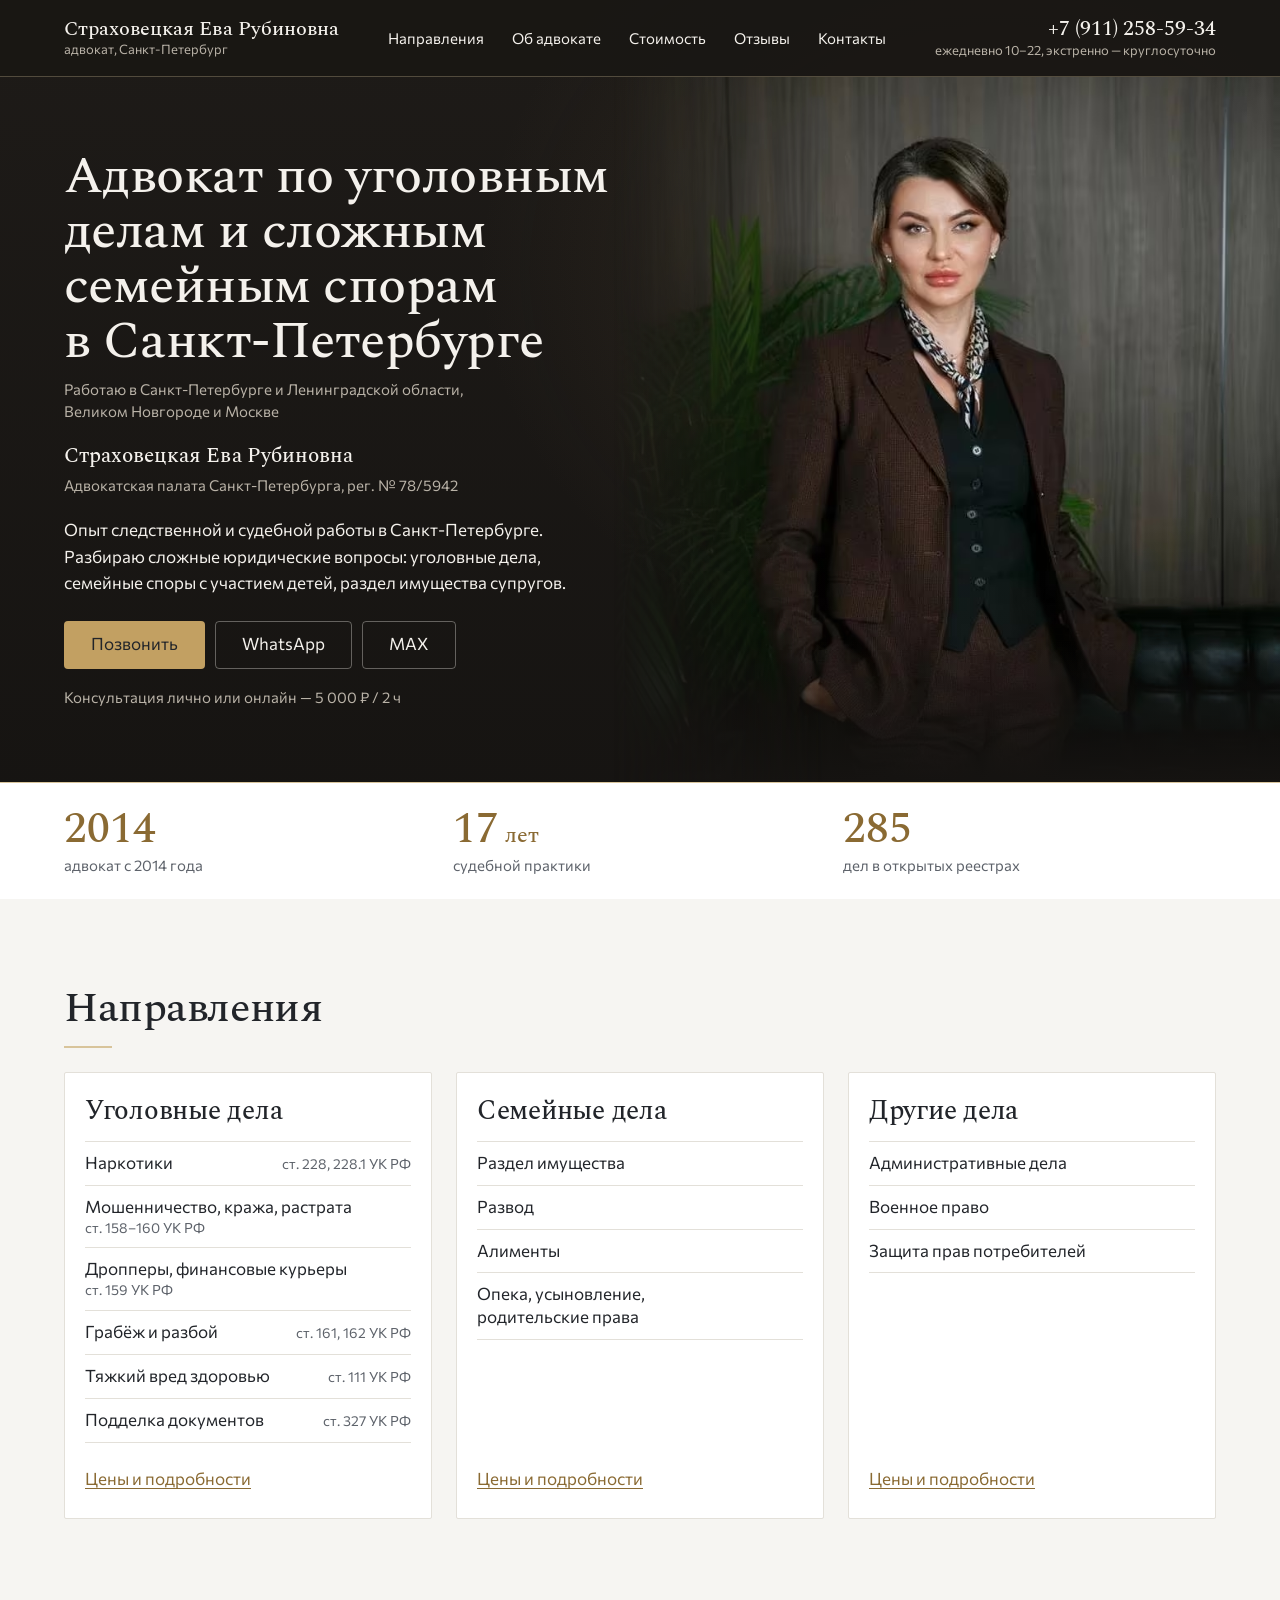
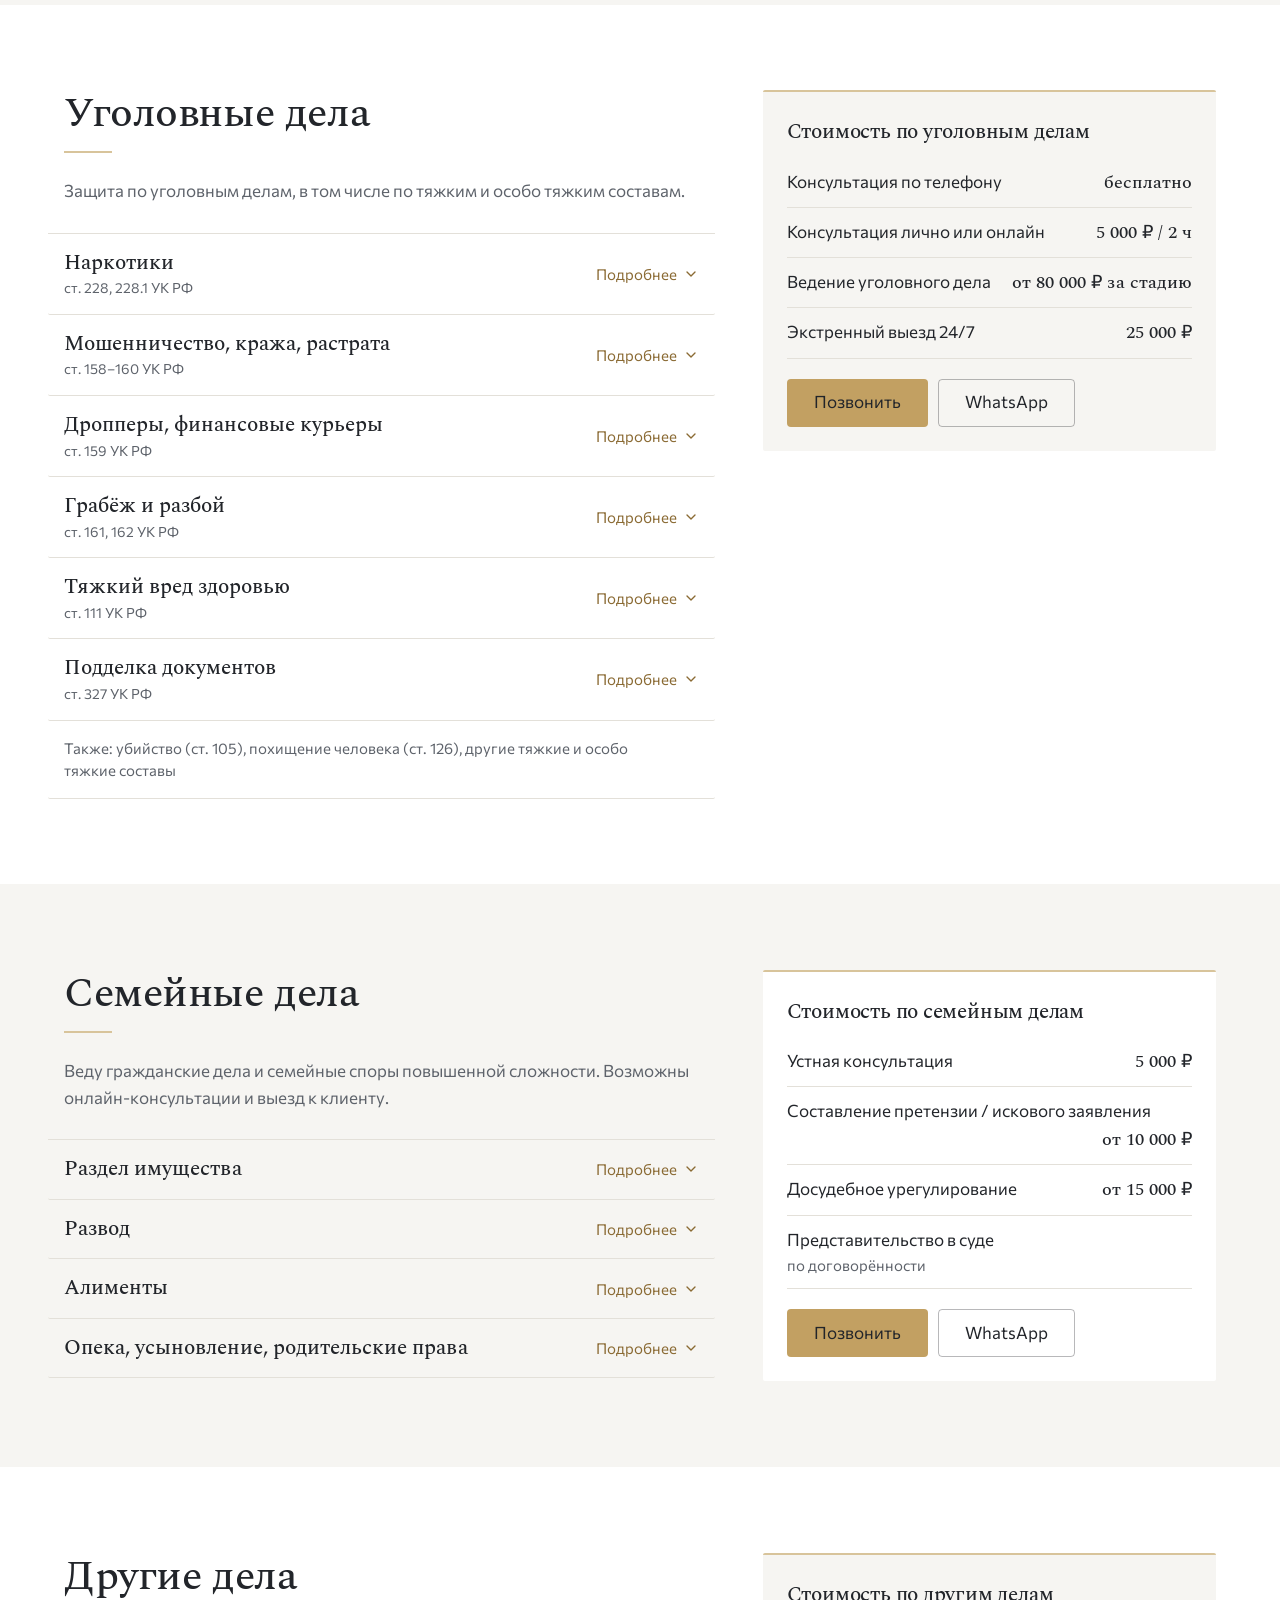
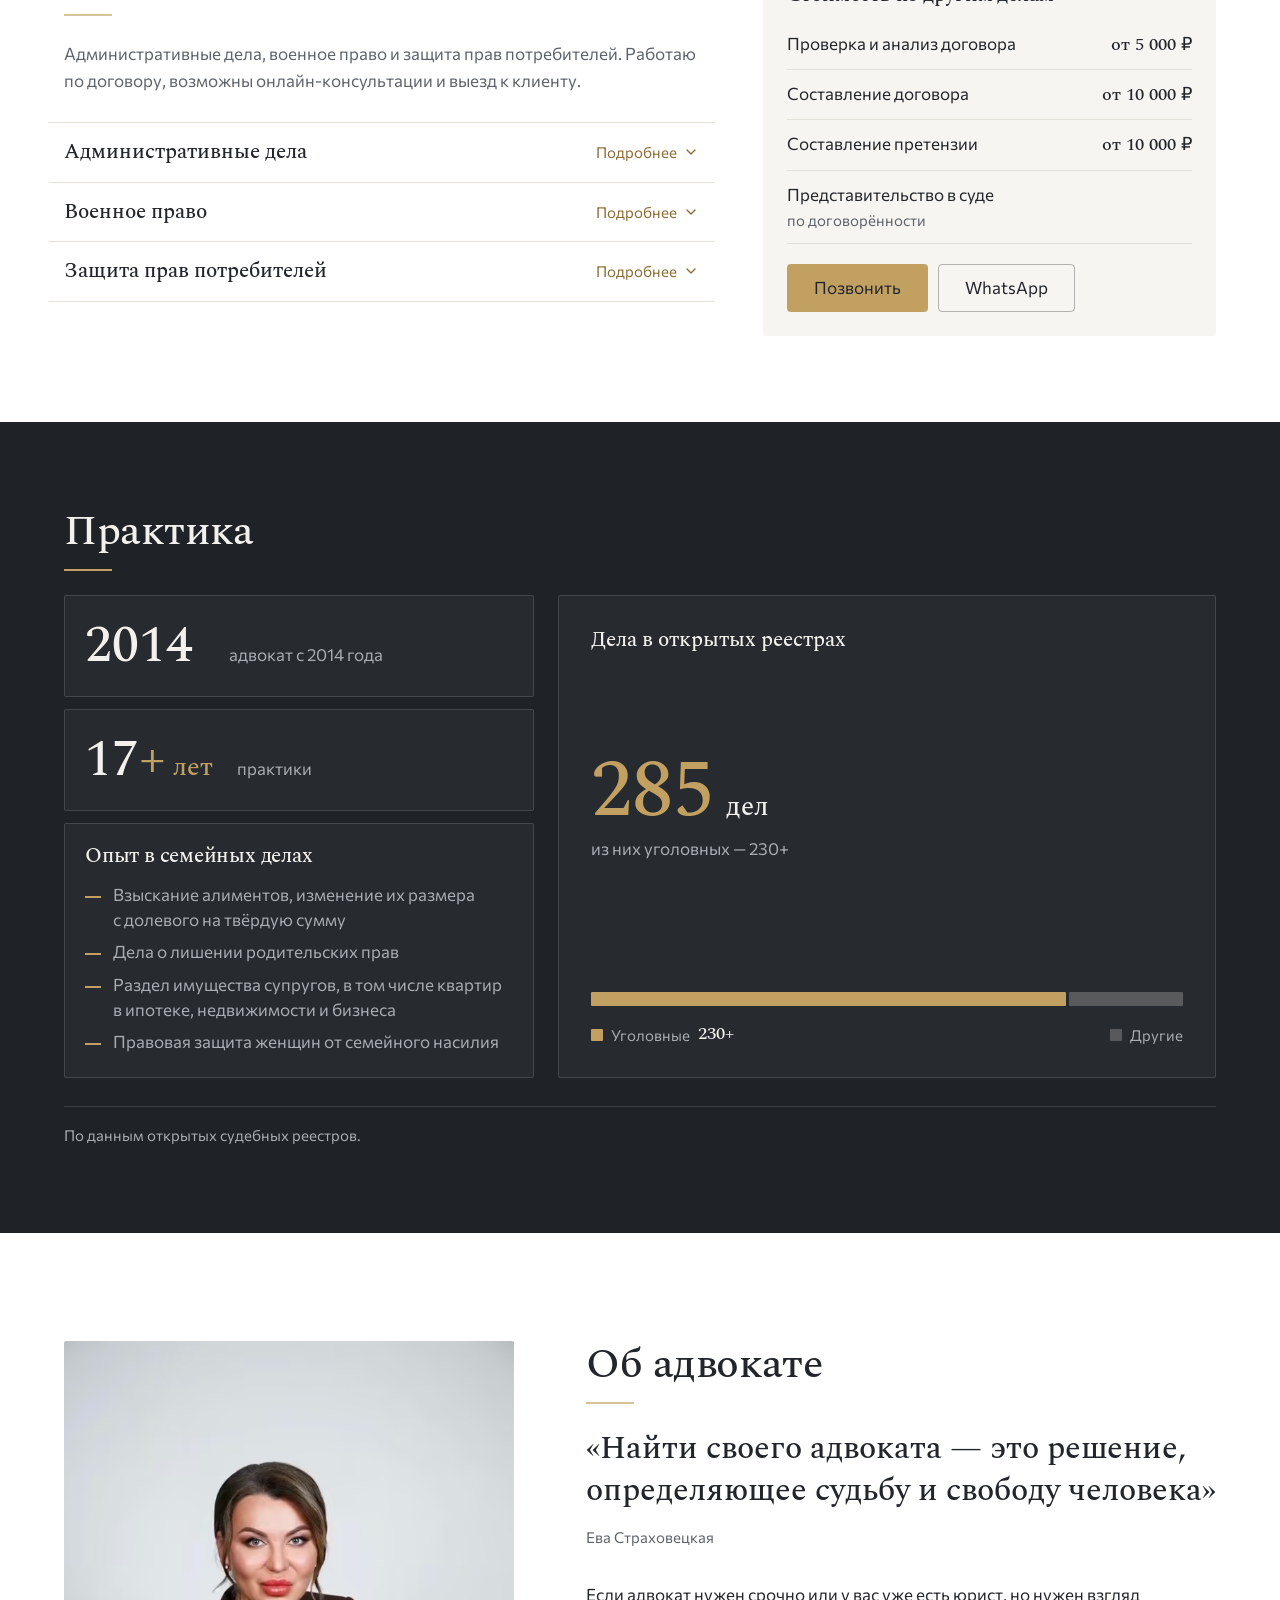
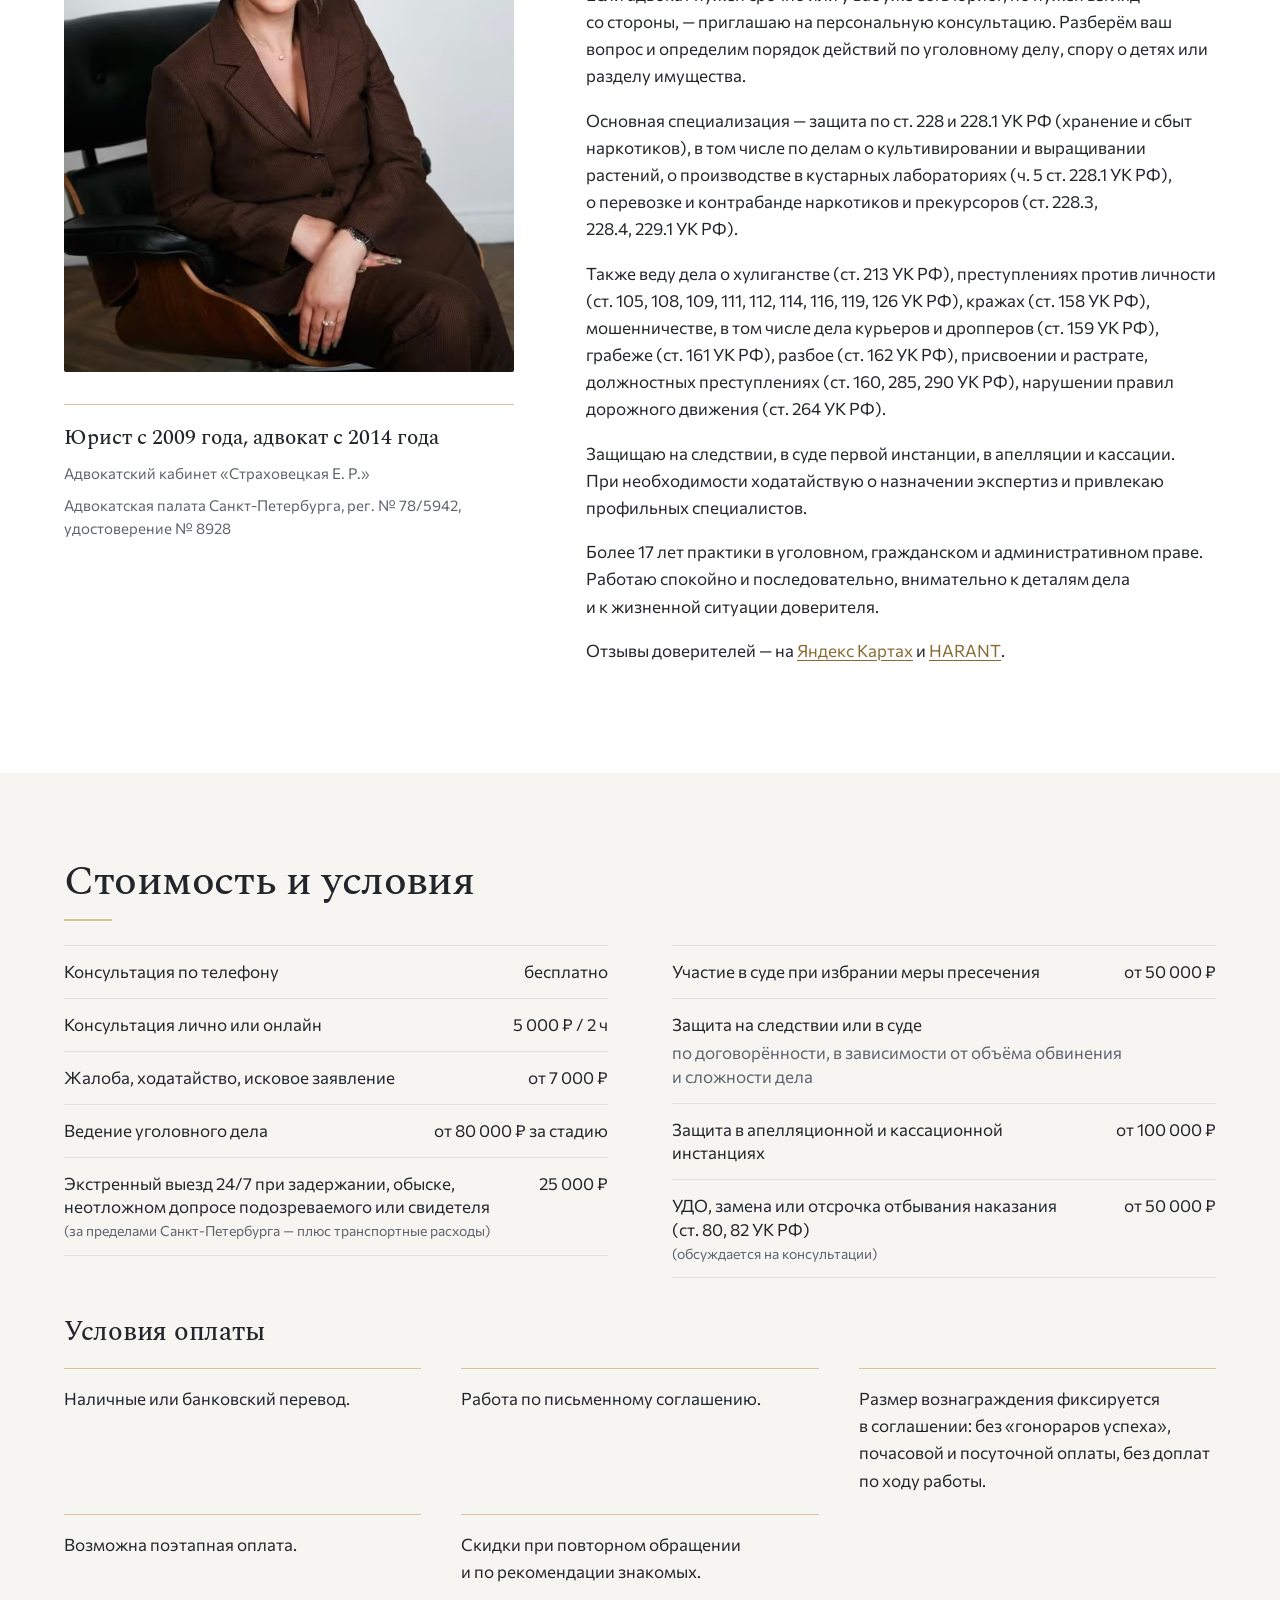
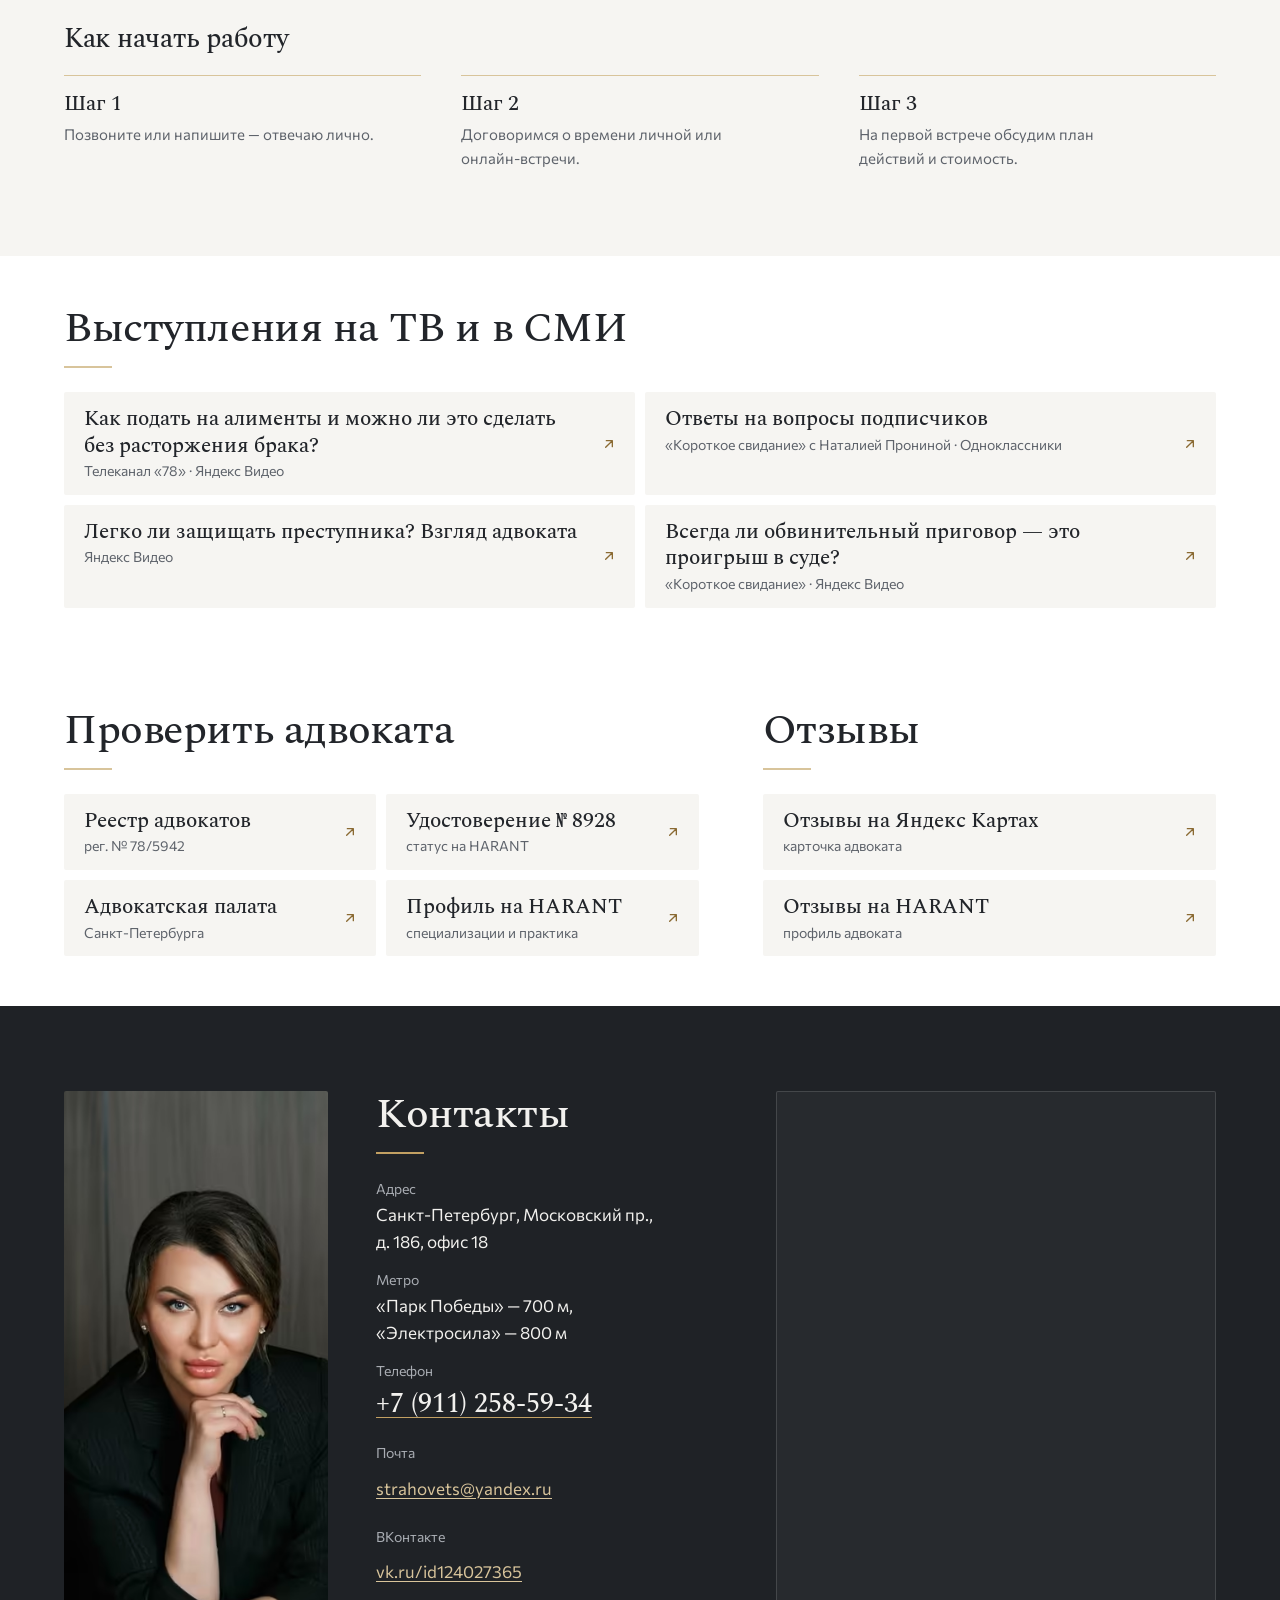
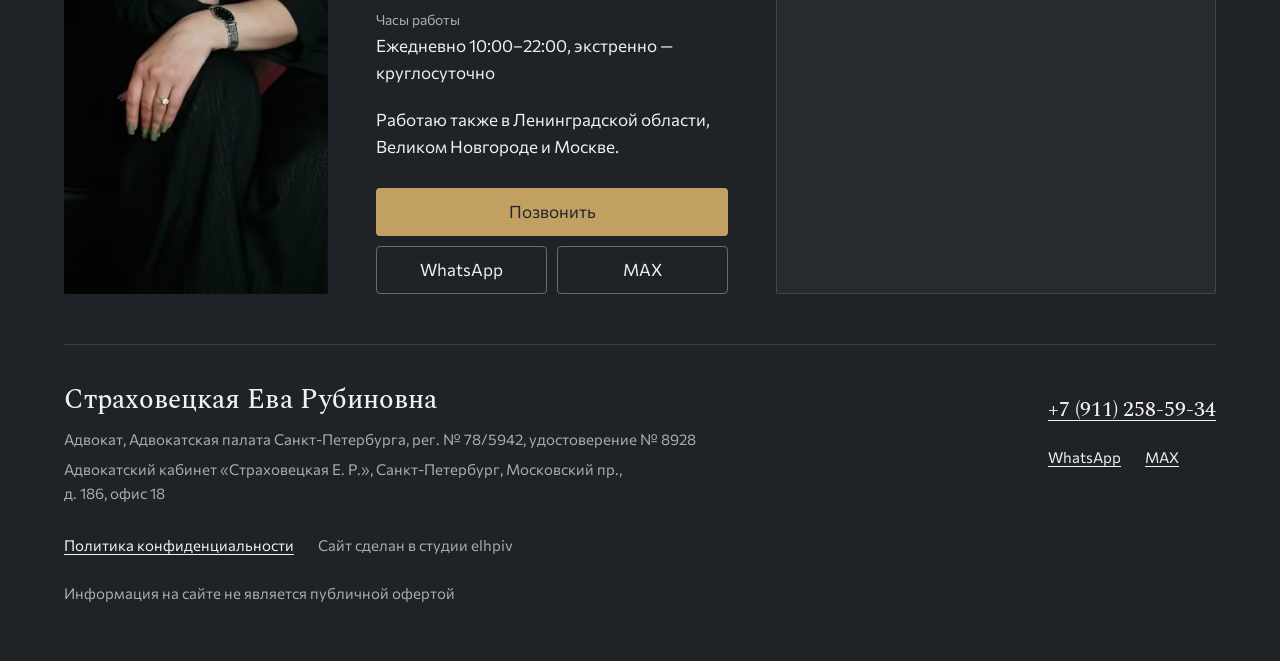
==== commit 8b5930be: "Демо для показа: 2026-11-07 19:50 Co-Authored-By: Claude Opus 5.5 <noreply@anthropic.com>" ====
--- a/index.html
+++ b/index.html
@@ -3,6 +3,7 @@
 <head>
   <meta charset="utf-8">
   <meta name="viewport" content="width=device-width, initial-scale=1, viewport-fit=cover">
+  <meta name="robots" content="noindex, nofollow">
   <!-- Иначе Safari сам превращает в ссылки номера реестра и удостоверения -->
   <meta name="format-detection" content="telephone=no">
 
@@ -10,7 +11,7 @@
   <meta name="description" content="Адвокат в Санкт-Петербурге: юрист с 2009 года, адвокат с 2014 года. Наркотики (ст. 228), мошенничество, кражи, грабёж и разбой, тяжкий вред здоровью; раздел имущества, развод, алименты. Московский пр., 186. Рег. № 78/5942.">
   <!-- Адрес сайта во всех абсолютных URL (canonical, OG, JSON-LD) подставляет
        build.sh из SITE_URL — руками не менять -->
-  <link rel="canonical" href="https://advokateva.ru/">
+  <link rel="canonical" href="https://elhpiv-hash.github.io/advokat-strahovetskaya/">
   <meta name="theme-color" content="#FFFFFF">
 
   <meta property="og:type" content="website">
@@ -18,15 +19,15 @@
   <meta property="og:site_name" content="Адвокат Страховецкая Е. Р.">
   <meta property="og:title" content="Адвокат по уголовным делам и сложным семейным спорам в Санкт-Петербурге — Страховецкая Е. Р.">
   <meta property="og:description" content="Юрист с 2009 года, адвокат с 2014 года, рег. № 78/5942. Московский пр., 186. Выезд в СИЗО и ИК, экстренно — круглосуточно.">
-  <meta property="og:url" content="https://advokateva.ru/">
-  <meta property="og:image" content="https://advokateva.ru/assets/img/og-cover.jpg">
+  <meta property="og:url" content="https://elhpiv-hash.github.io/advokat-strahovetskaya/">
+  <meta property="og:image" content="https://elhpiv-hash.github.io/advokat-strahovetskaya/assets/img/og-cover.jpg">
   <meta property="og:image:width" content="1200">
   <meta property="og:image:height" content="630">
   <meta property="og:image:alt" content="Страховецкая Ева Рубиновна, адвокат, Санкт-Петербург">
   <meta name="twitter:card" content="summary_large_image">
   <meta name="twitter:title" content="Адвокат по уголовным делам и сложным семейным спорам в Санкт-Петербурге — Страховецкая Е. Р.">
   <meta name="twitter:description" content="Юрист с 2009 года, адвокат с 2014 года, рег. № 78/5942. Московский пр., 186.">
-  <meta name="twitter:image" content="https://advokateva.ru/assets/img/og-cover.jpg">
+  <meta name="twitter:image" content="https://elhpiv-hash.github.io/advokat-strahovetskaya/assets/img/og-cover.jpg">
 
   <link rel="icon" href="favicon.ico" sizes="any">
   <link rel="apple-touch-icon" href="apple-touch-icon.png">
@@ -59,8 +60,8 @@
     "name": "Адвокат Страховецкая Ева Рубиновна",
     "alternateName": "Адвокатский кабинет «Страховецкая Е. Р.»",
     "description": "Адвокат по уголовным делам и сложным семейным спорам в Санкт-Петербурге.",
-    "url": "https://advokateva.ru/",
-    "image": "https://advokateva.ru/assets/img/og-cover.jpg",
+    "url": "https://elhpiv-hash.github.io/advokat-strahovetskaya/",
+    "image": "https://elhpiv-hash.github.io/advokat-strahovetskaya/assets/img/og-cover.jpg",
     "telephone": "+7-911-258-59-34",
     "email": "strahovets@yandex.ru",
     "foundingDate": "2014",
@@ -241,7 +242,7 @@
     <!-- «Уголовные дела», «Семейные дела», «Другие дела»: слева строки
          направлений, справа «Стоимость» группы. У группы и у каждой строки —
          якорь-латиница, это адрес из рекламы, например
-         https://advokateva.ru/?utm_source=yandex#narkotiki-228: main.js
+         https://elhpiv-hash.github.io/advokat-strahovetskaya/?utm_source=yandex#narkotiki-228: main.js
          прокручивает к строке, раскрывает «Подробнее» и подсвечивает её.
          Блок собирает tools/build-directions.mjs, руками не править. -->
     <!-- directions:groups:start -->
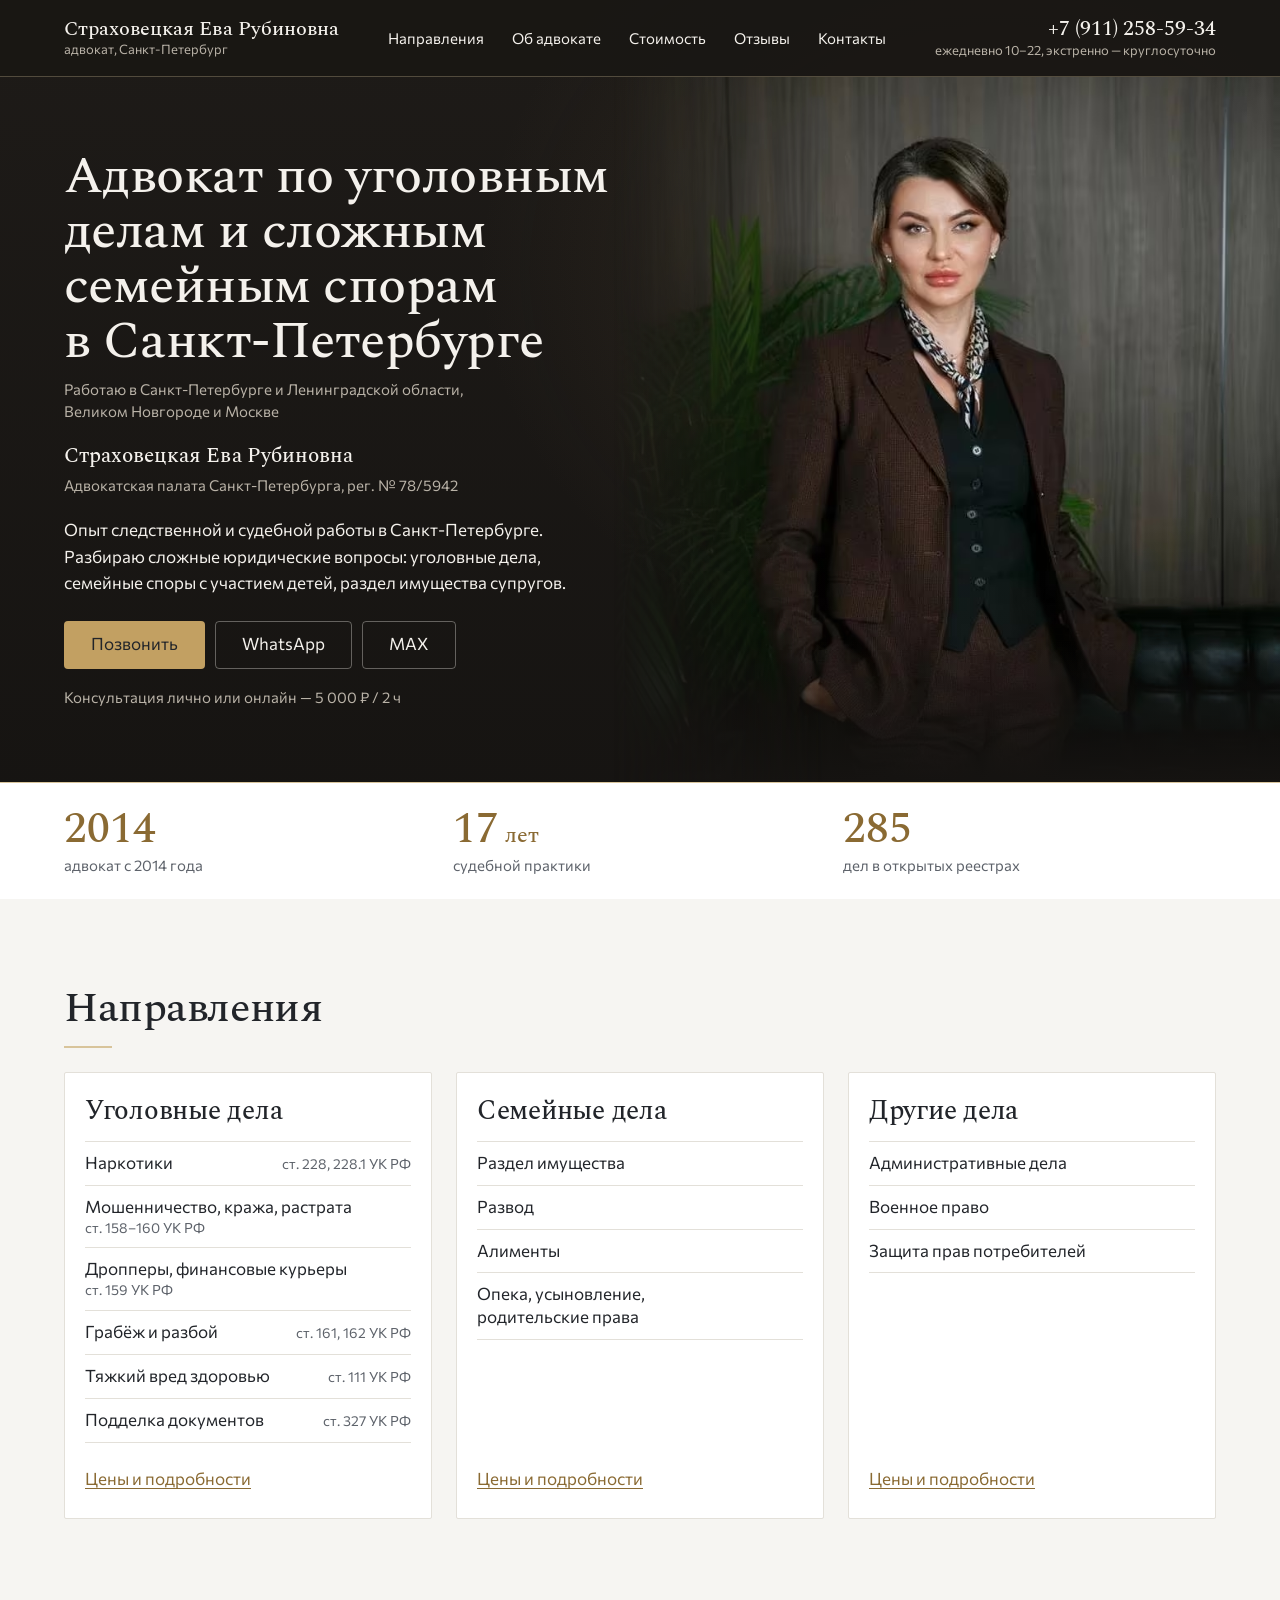
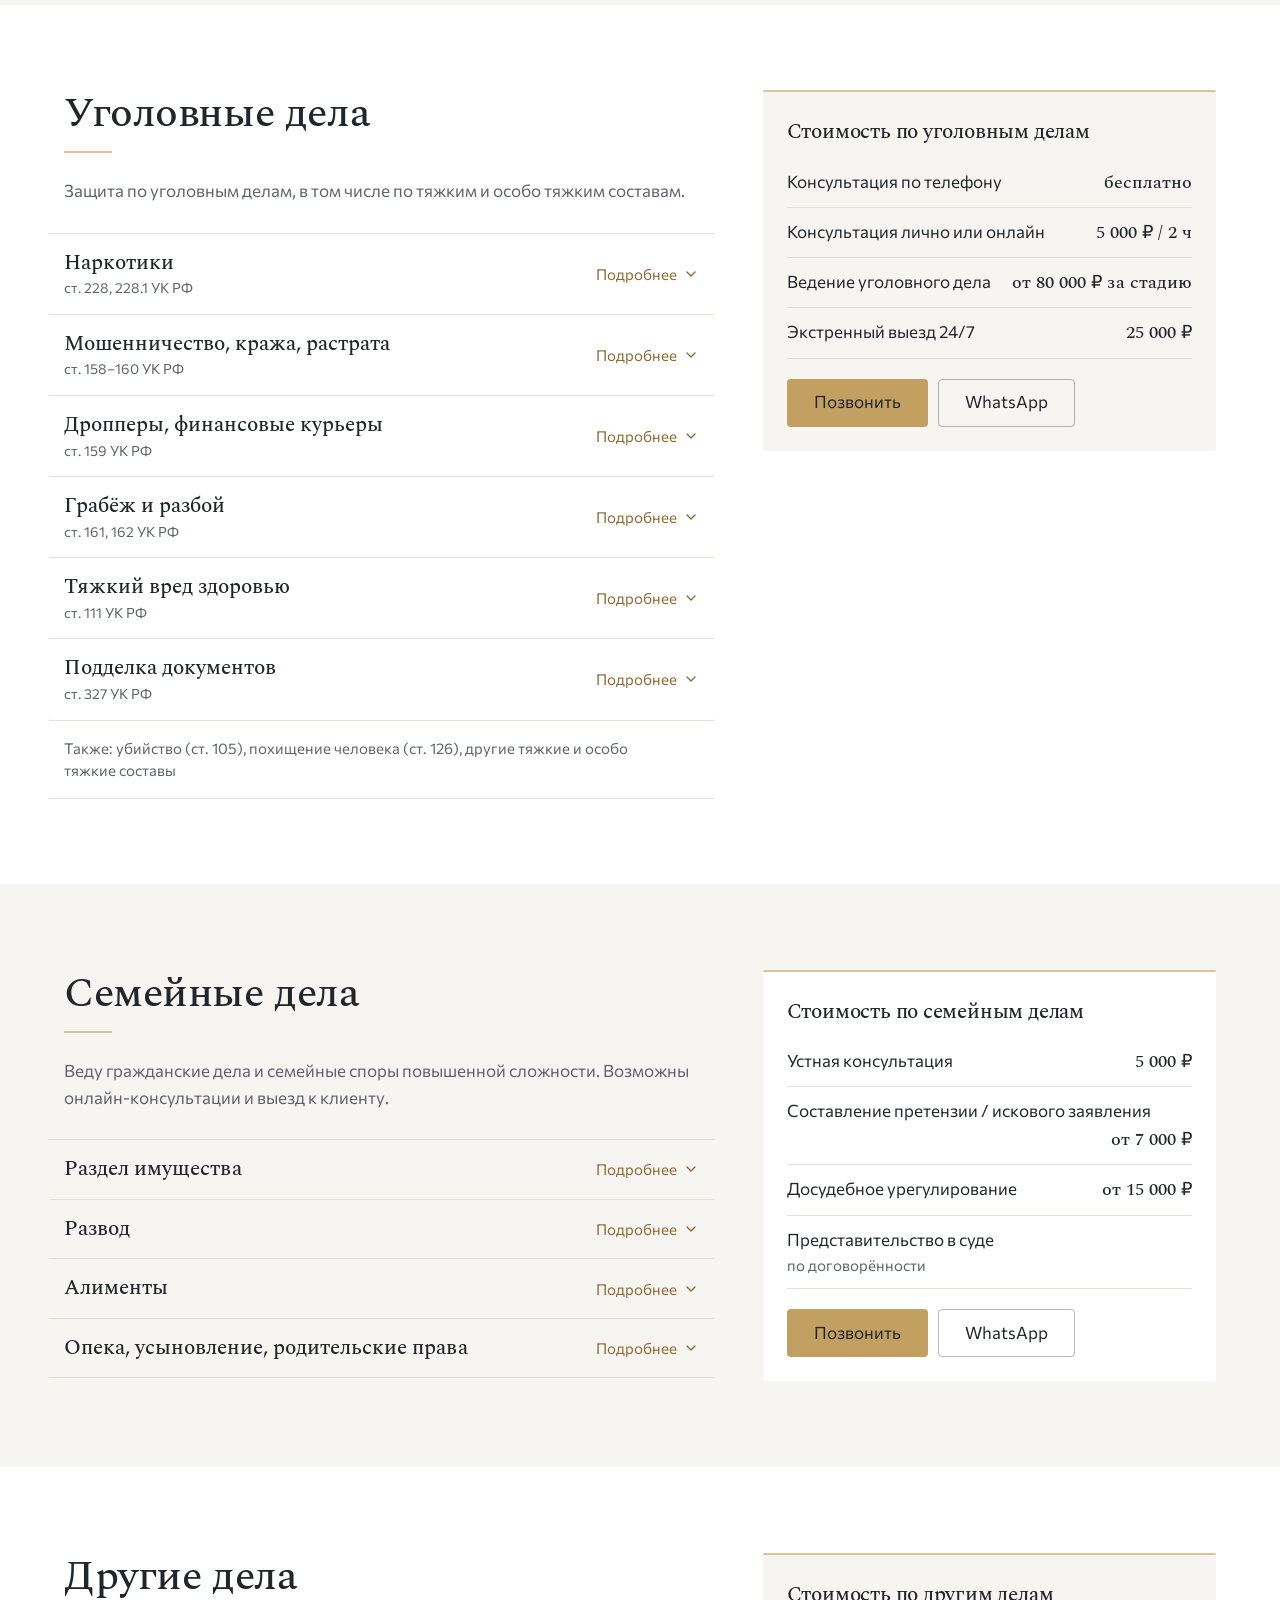
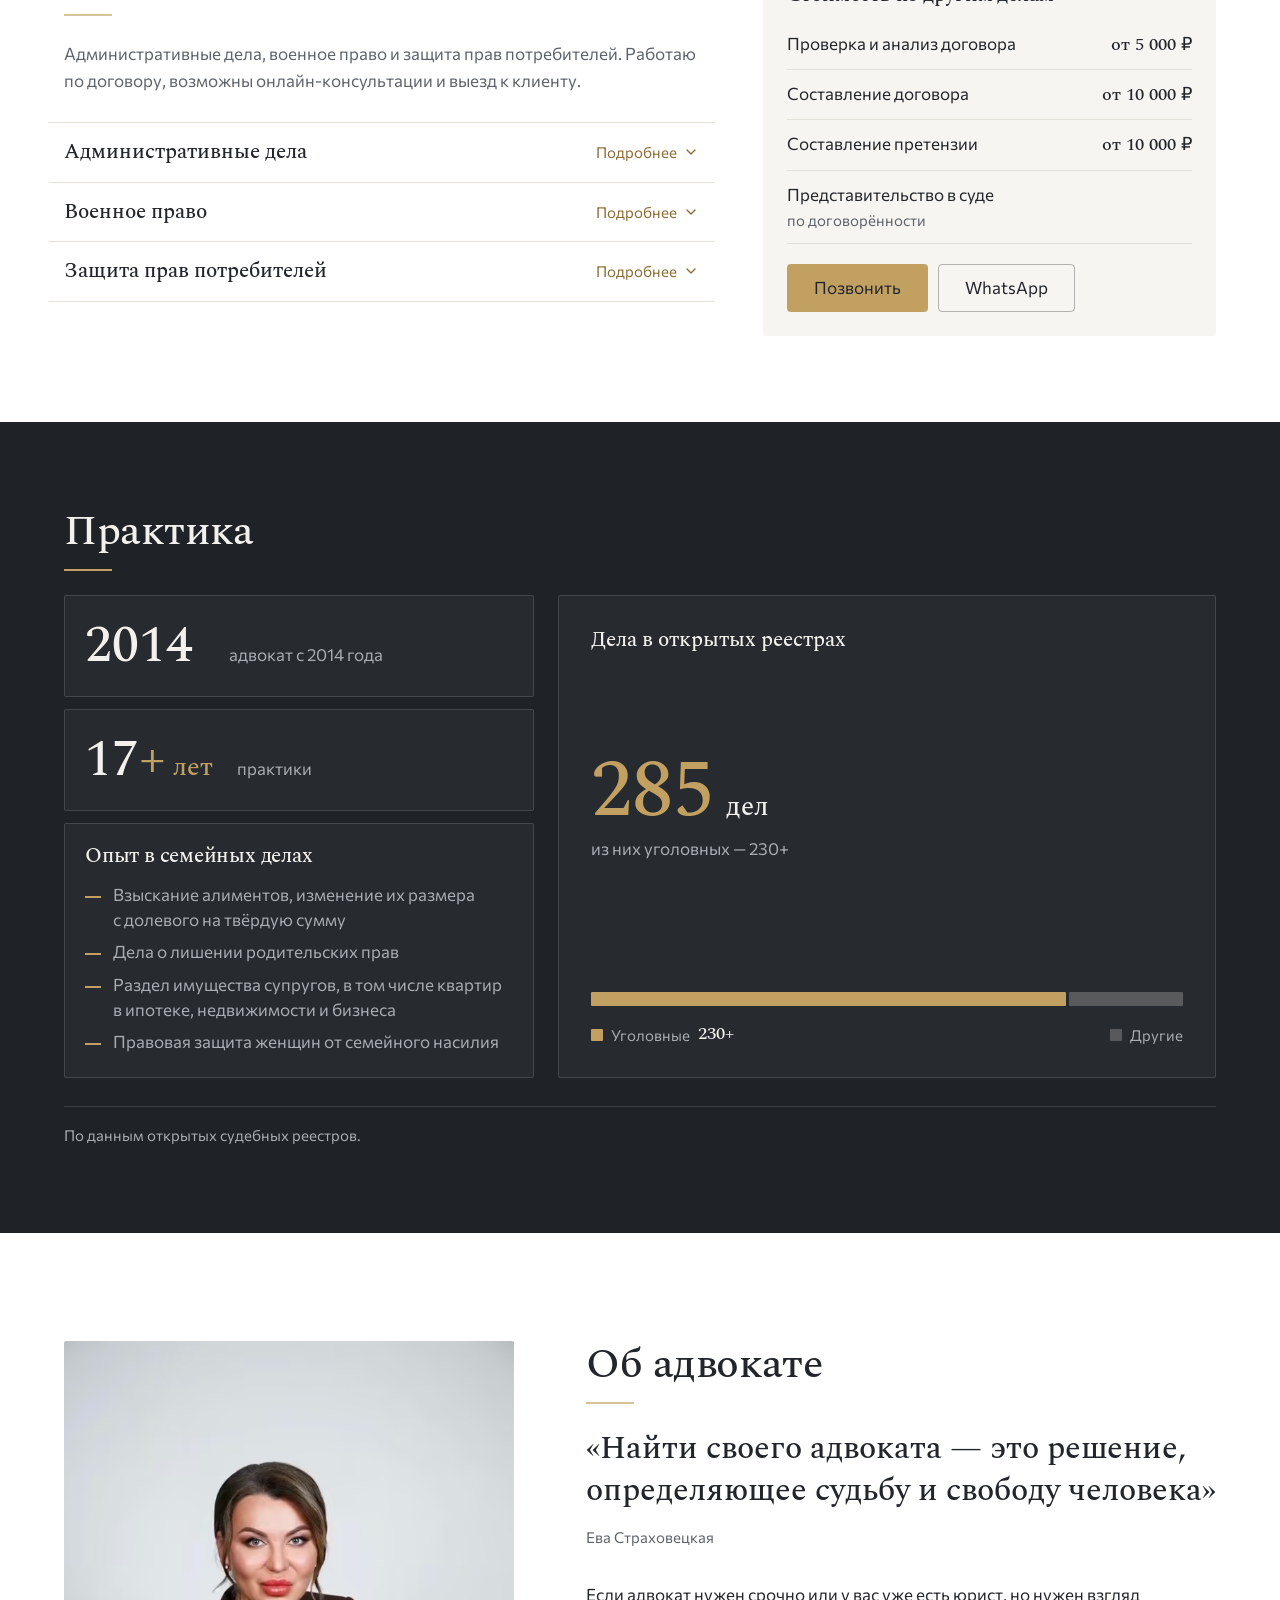
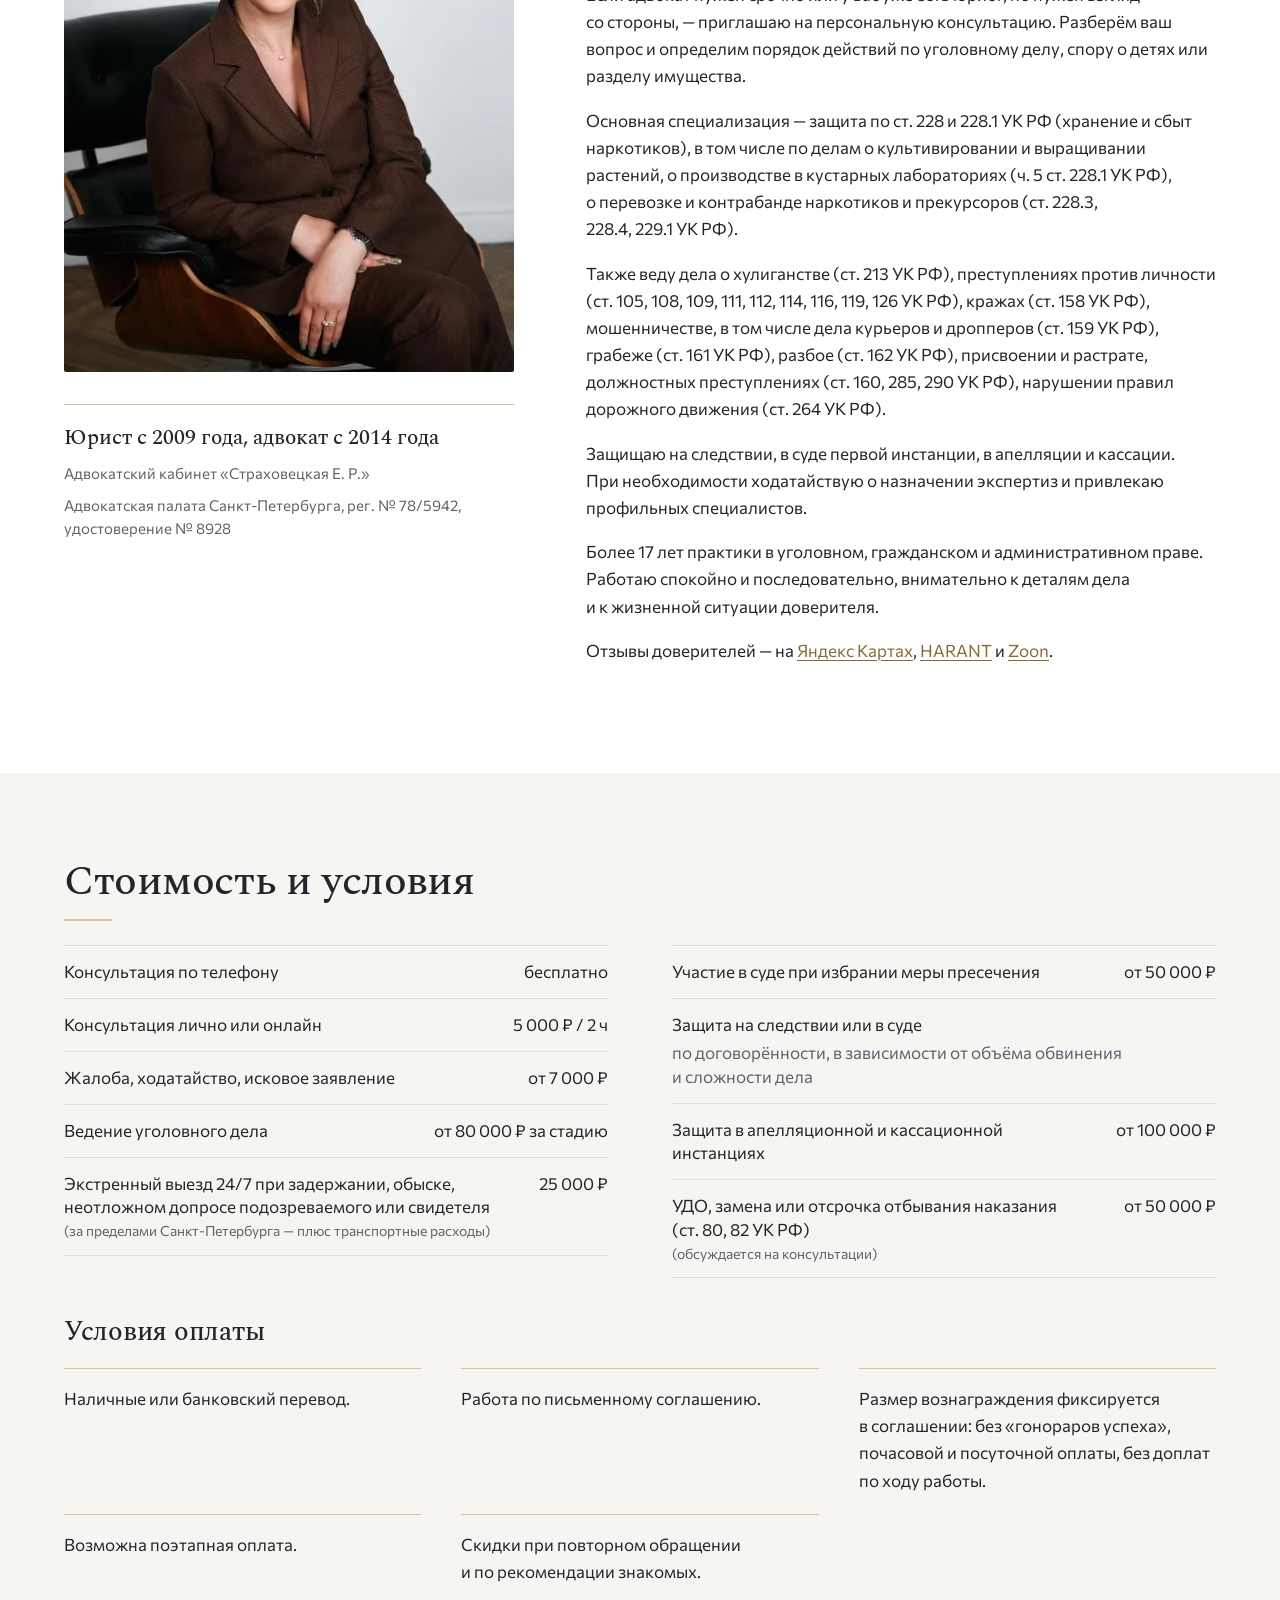
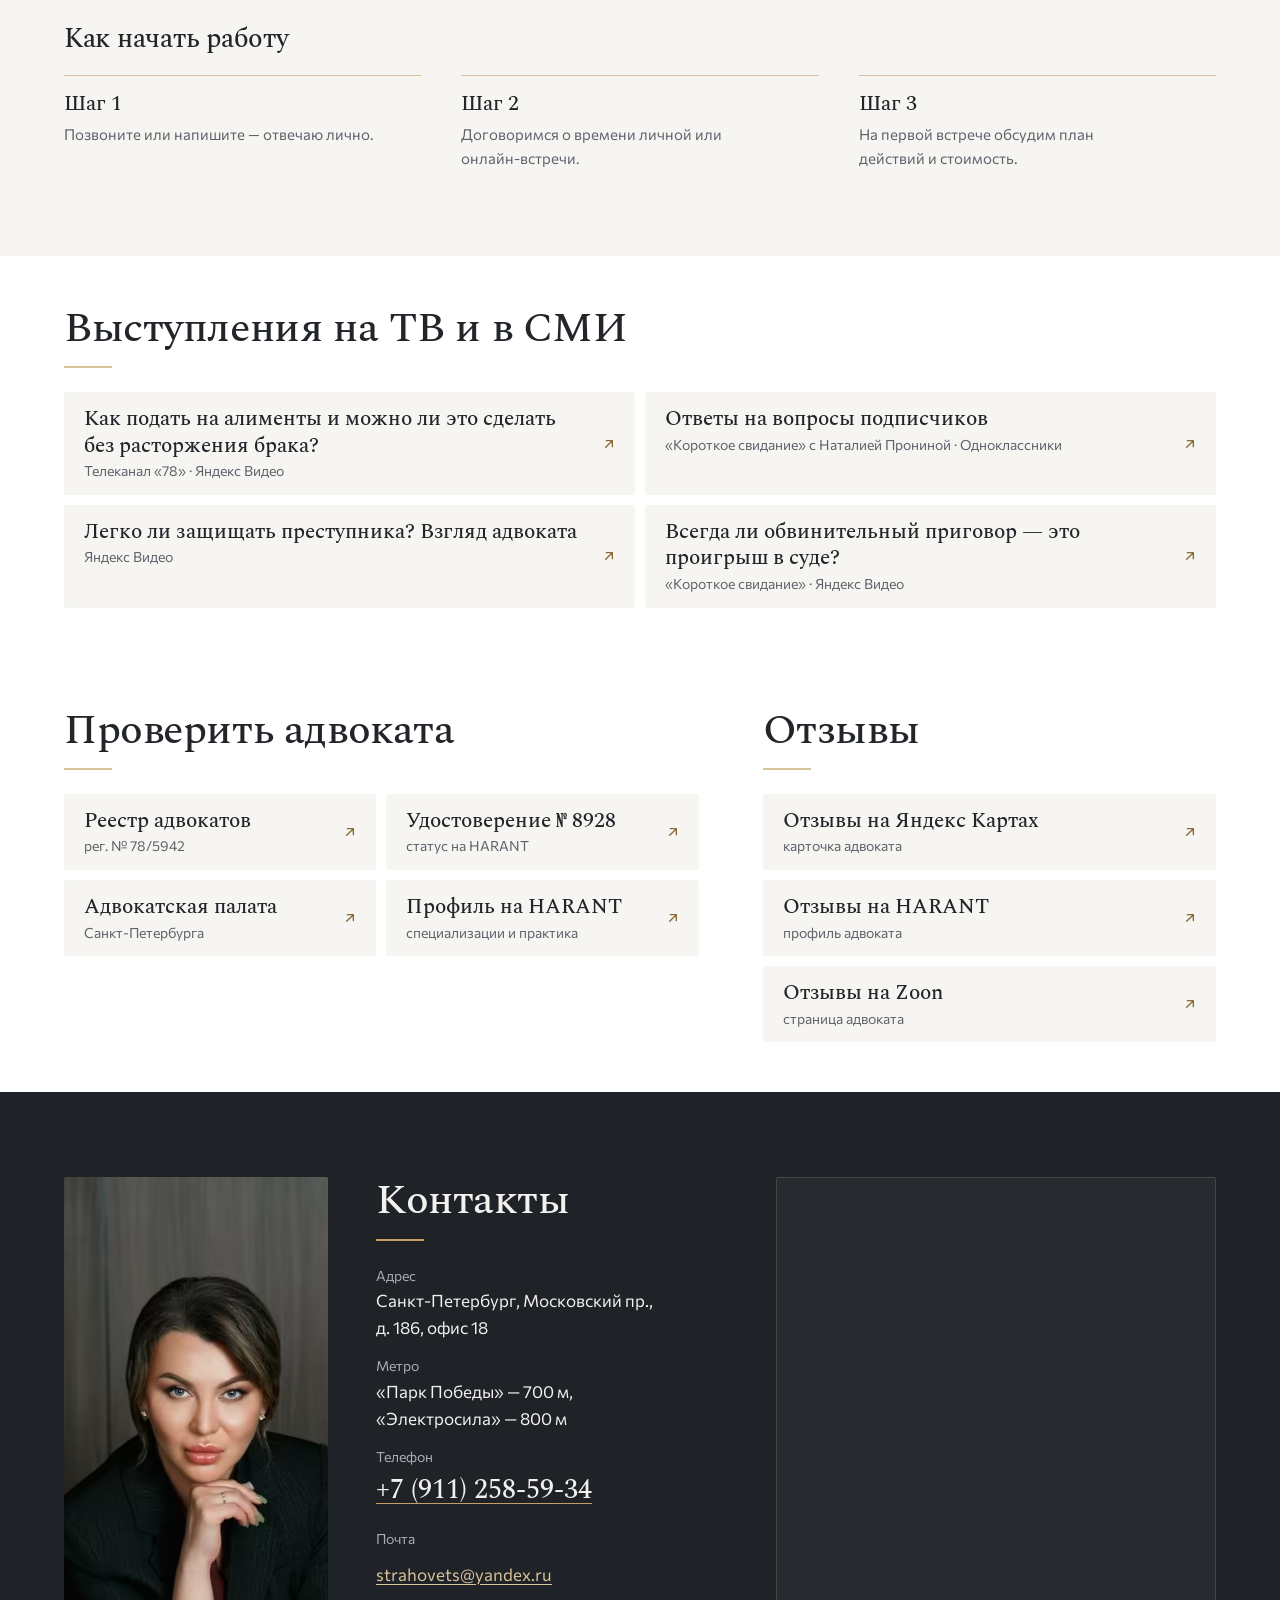
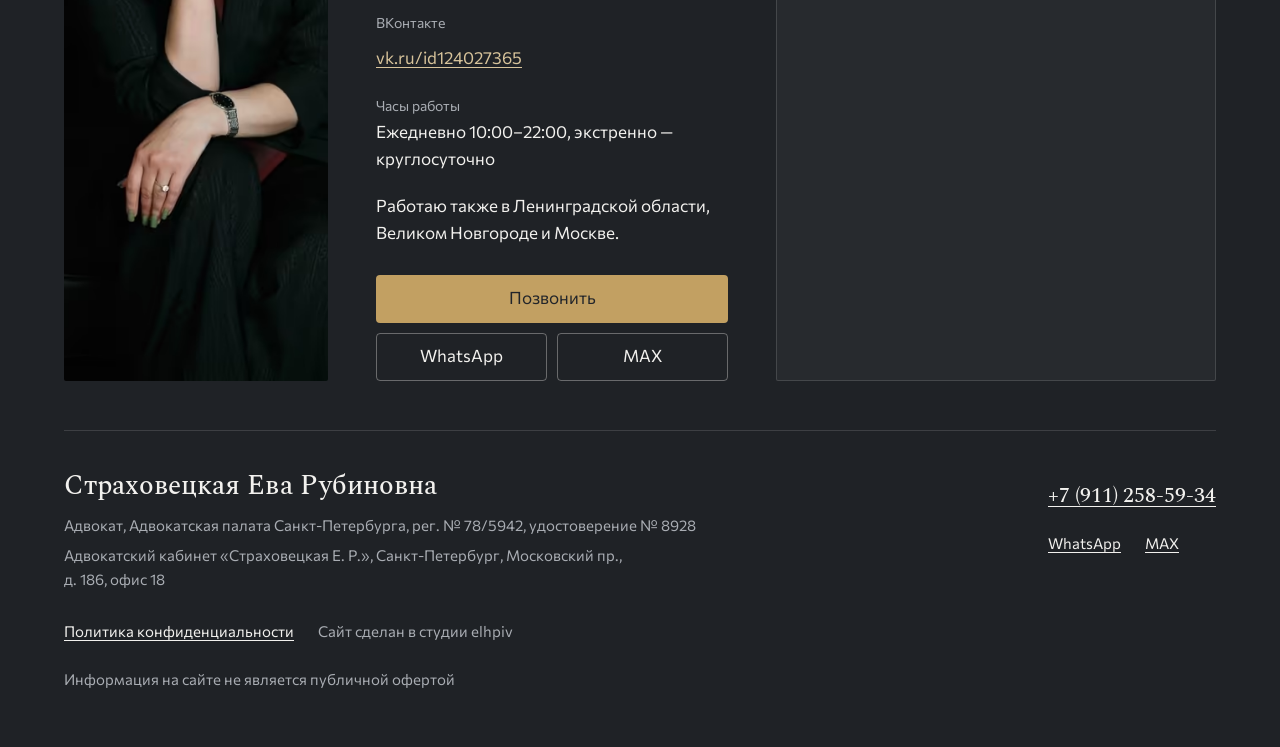
==== commit 97f0ee94: "Демо для показа: 2026-11-07 20:30 Co-Authored-By: Claude Opus 5.5 <noreply@anthropic.com>" ====
--- a/index.html
+++ b/index.html
@@ -49,7 +49,7 @@
        всё равно проявится. Его sha256 стоит в CSP (.htaccess) — build.sh
        пересчитывает хеш сам. -->
   <script>document.documentElement.className='js';setTimeout(function(){document.documentElement.classList.add('is-hero-ready')},2000);</script>
-  <script src="js/main.min.js?v=1fa4b4c072" defer></script>
+  <script src="js/main.min.js?v=b5df9f779e" defer></script>
 
   <!-- Телефон здесь не подставляется из SITE (поисковики JS не ждут) —
        при смене номера поправить и тут. -->
@@ -491,7 +491,7 @@
           <h3 class="tariff__title" id="semeynye-dela-prices">Стоимость по&nbsp;семейным делам</h3>
           <dl class="tariff__list">
             <div class="tariff__row"><dt>Устная консультация</dt><dd>5&nbsp;000&nbsp;₽</dd></div>
-            <div class="tariff__row"><dt>Составление претензии&nbsp;/ искового заявления</dt><dd>от&nbsp;10&nbsp;000&nbsp;₽</dd></div>
+            <div class="tariff__row"><dt>Составление претензии&nbsp;/ искового заявления</dt><dd>от&nbsp;7&nbsp;000&nbsp;₽</dd></div>
             <div class="tariff__row"><dt>Досудебное урегулирование</dt><dd>от&nbsp;15&nbsp;000&nbsp;₽</dd></div>
             <div class="tariff__row"><dt>Представительство в&nbsp;суде</dt><dd class="tariff__note">по&nbsp;договорённости</dd></div>
           </dl>
@@ -685,7 +685,7 @@
             <p>Также веду дела о&nbsp;хулиганстве (ст.&nbsp;213&nbsp;УК&nbsp;РФ), преступлениях против личности (ст.&nbsp;105, 108, 109, 111, 112, 114, 116, 119, 126&nbsp;УК&nbsp;РФ), кражах (ст.&nbsp;158&nbsp;УК&nbsp;РФ), мошенничестве, в&nbsp;том числе дела курьеров и&nbsp;дропперов (ст.&nbsp;159&nbsp;УК&nbsp;РФ), грабеже (ст.&nbsp;161&nbsp;УК&nbsp;РФ), разбое (ст.&nbsp;162&nbsp;УК&nbsp;РФ), присвоении и&nbsp;растрате, должностных преступлениях (ст.&nbsp;160, 285, 290&nbsp;УК&nbsp;РФ), нарушении правил дорожного движения (ст.&nbsp;264&nbsp;УК&nbsp;РФ).</p>
             <p>Защищаю на&nbsp;следствии, в&nbsp;суде первой инстанции, в&nbsp;апелляции и&nbsp;кассации. При&nbsp;необходимости ходатайствую о&nbsp;назначении экспертиз и&nbsp;привлекаю профильных специалистов.</p>
             <p>Более 17 лет практики в&nbsp;уголовном, гражданском и&nbsp;административном праве. Работаю спокойно и&nbsp;последовательно, внимательно к&nbsp;деталям дела и&nbsp;к&nbsp;жизненной ситуации доверителя.</p>
-            <p>Отзывы доверителей&nbsp;— на&nbsp;<a href="https://yandex.ru/maps/org/advokat_strakhovetskaya_ye_r_/192041376690/reviews/" target="_blank" rel="noopener">Яндекс Картах<span class="visually-hidden"> (откроется в&nbsp;новой вкладке)</span></a> и&nbsp;<a href="https://harant.ru/lawyers/sankt-peterburg/strahoveczkaya-eva-rubinovna/#reviews_jurist" target="_blank" rel="noopener">HARANT<span class="visually-hidden"> (откроется в&nbsp;новой вкладке)</span></a>.</p>
+            <p>Отзывы доверителей&nbsp;— на&nbsp;<a href="https://yandex.ru/maps/org/advokat_strakhovetskaya_ye_r_/192041376690/reviews/" data-review="yandex_maps" target="_blank" rel="noopener">Яндекс Картах<span class="visually-hidden"> (откроется в&nbsp;новой вкладке)</span></a>, <a href="https://harant.ru/lawyers/sankt-peterburg/strahoveczkaya-eva-rubinovna/#reviews_jurist" data-review="harant" target="_blank" rel="noopener">HARANT<span class="visually-hidden"> (откроется в&nbsp;новой вкладке)</span></a> и&nbsp;<a href="https://zoon.ru/spb/p-lawyer/eva_rubinovna_strahovetskaya/" data-review="zoon" target="_blank" rel="noopener">Zoon<span class="visually-hidden"> (откроется в&nbsp;новой вкладке)</span></a>.</p>
           </div>
         </div>
       </div>
@@ -847,15 +847,21 @@
           <h3 class="verify__subtitle">Отзывы</h3>
           <ul class="platforms platforms--stack">
             <li>
-              <a class="platform" href="https://yandex.ru/maps/org/advokat_strakhovetskaya_ye_r_/192041376690/reviews/" target="_blank" rel="noopener">
+              <a class="platform" href="https://yandex.ru/maps/org/advokat_strakhovetskaya_ye_r_/192041376690/reviews/" data-review="yandex_maps" target="_blank" rel="noopener">
                 <span class="platform__name">Отзывы на&nbsp;Яндекс Картах</span>
                 <span class="platform__meta">карточка адвоката<span class="visually-hidden"> (откроется в&nbsp;новой вкладке)</span></span>
               </a>
             </li>
             <li>
-              <a class="platform" href="https://harant.ru/lawyers/sankt-peterburg/strahoveczkaya-eva-rubinovna/#reviews_jurist" target="_blank" rel="noopener">
+              <a class="platform" href="https://harant.ru/lawyers/sankt-peterburg/strahoveczkaya-eva-rubinovna/#reviews_jurist" data-review="harant" target="_blank" rel="noopener">
                 <span class="platform__name">Отзывы на&nbsp;HARANT</span>
                 <span class="platform__meta">профиль адвоката<span class="visually-hidden"> (откроется в&nbsp;новой вкладке)</span></span>
+              </a>
+            </li>
+            <li>
+              <a class="platform" href="https://zoon.ru/spb/p-lawyer/eva_rubinovna_strahovetskaya/" data-review="zoon" target="_blank" rel="noopener">
+                <span class="platform__name">Отзывы на&nbsp;Zoon</span>
+                <span class="platform__meta">страница адвоката<span class="visually-hidden"> (откроется в&nbsp;новой вкладке)</span></span>
               </a>
             </li>
           </ul>
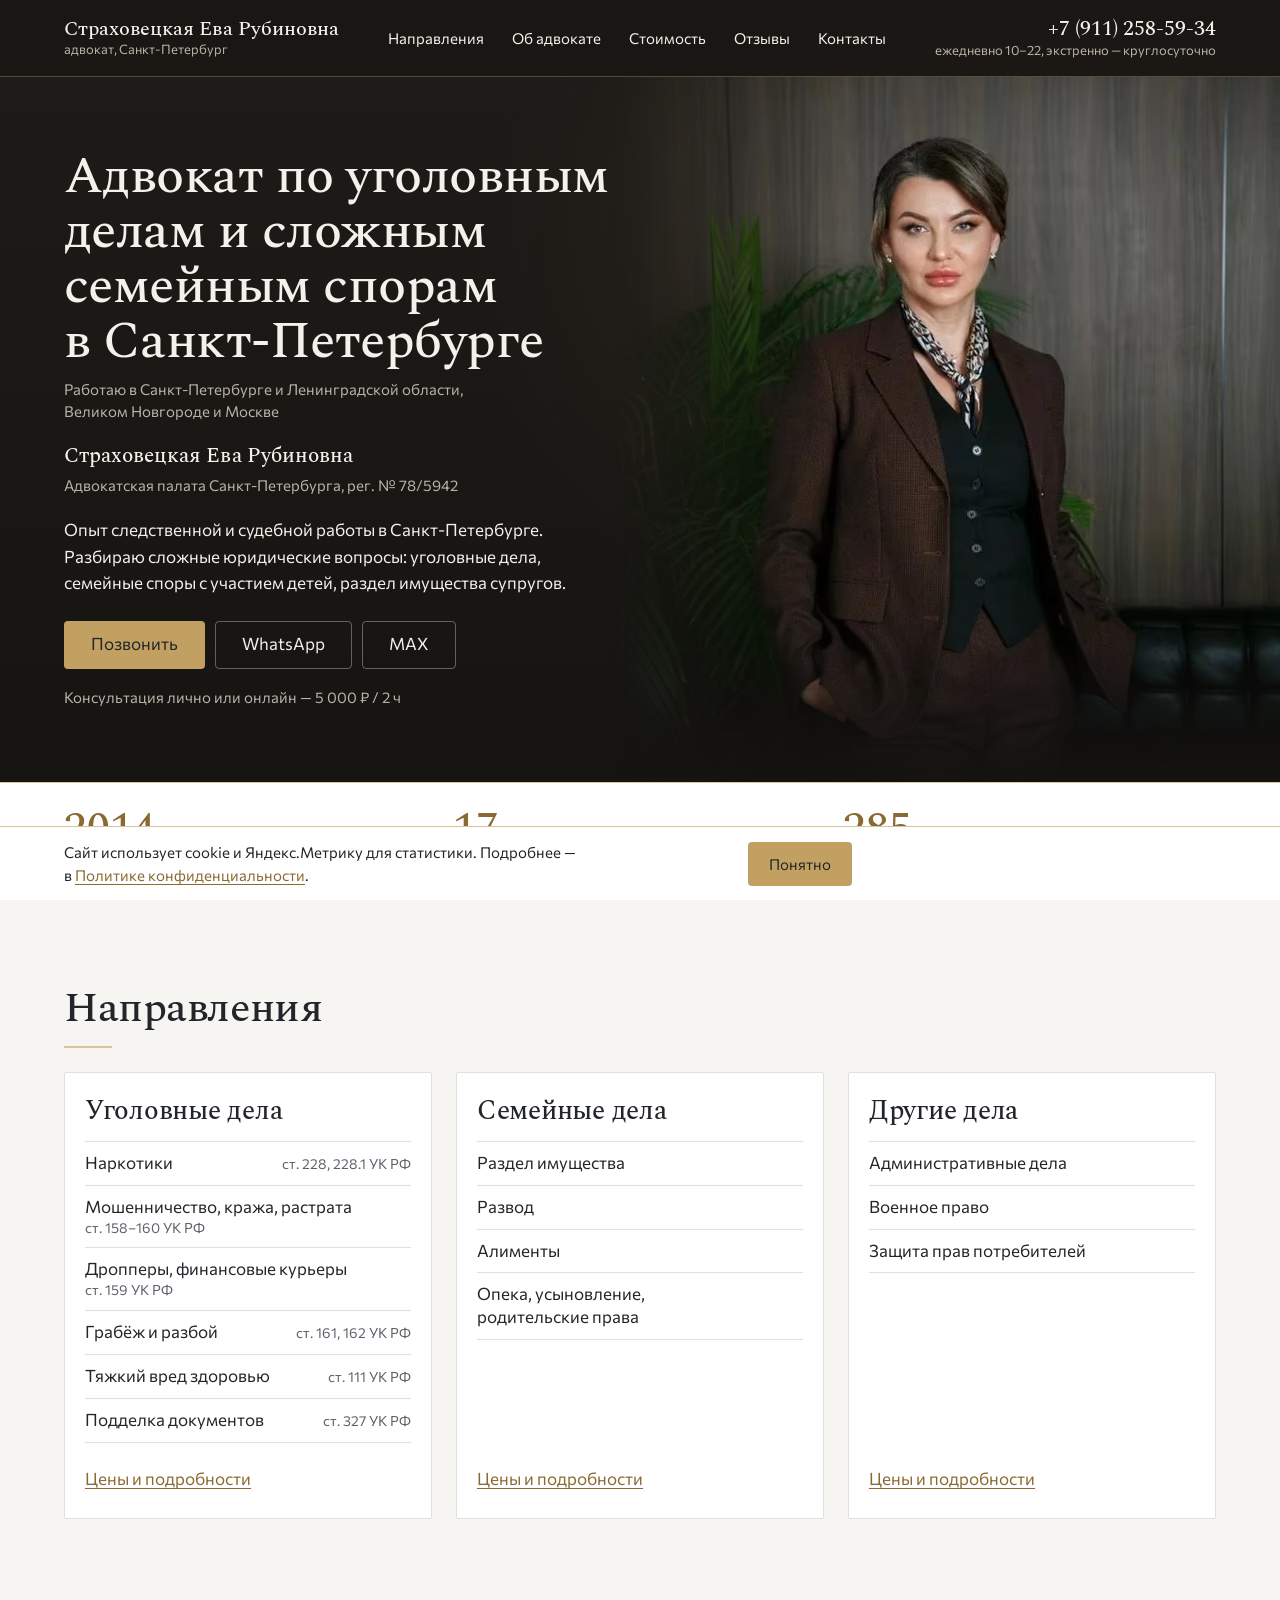
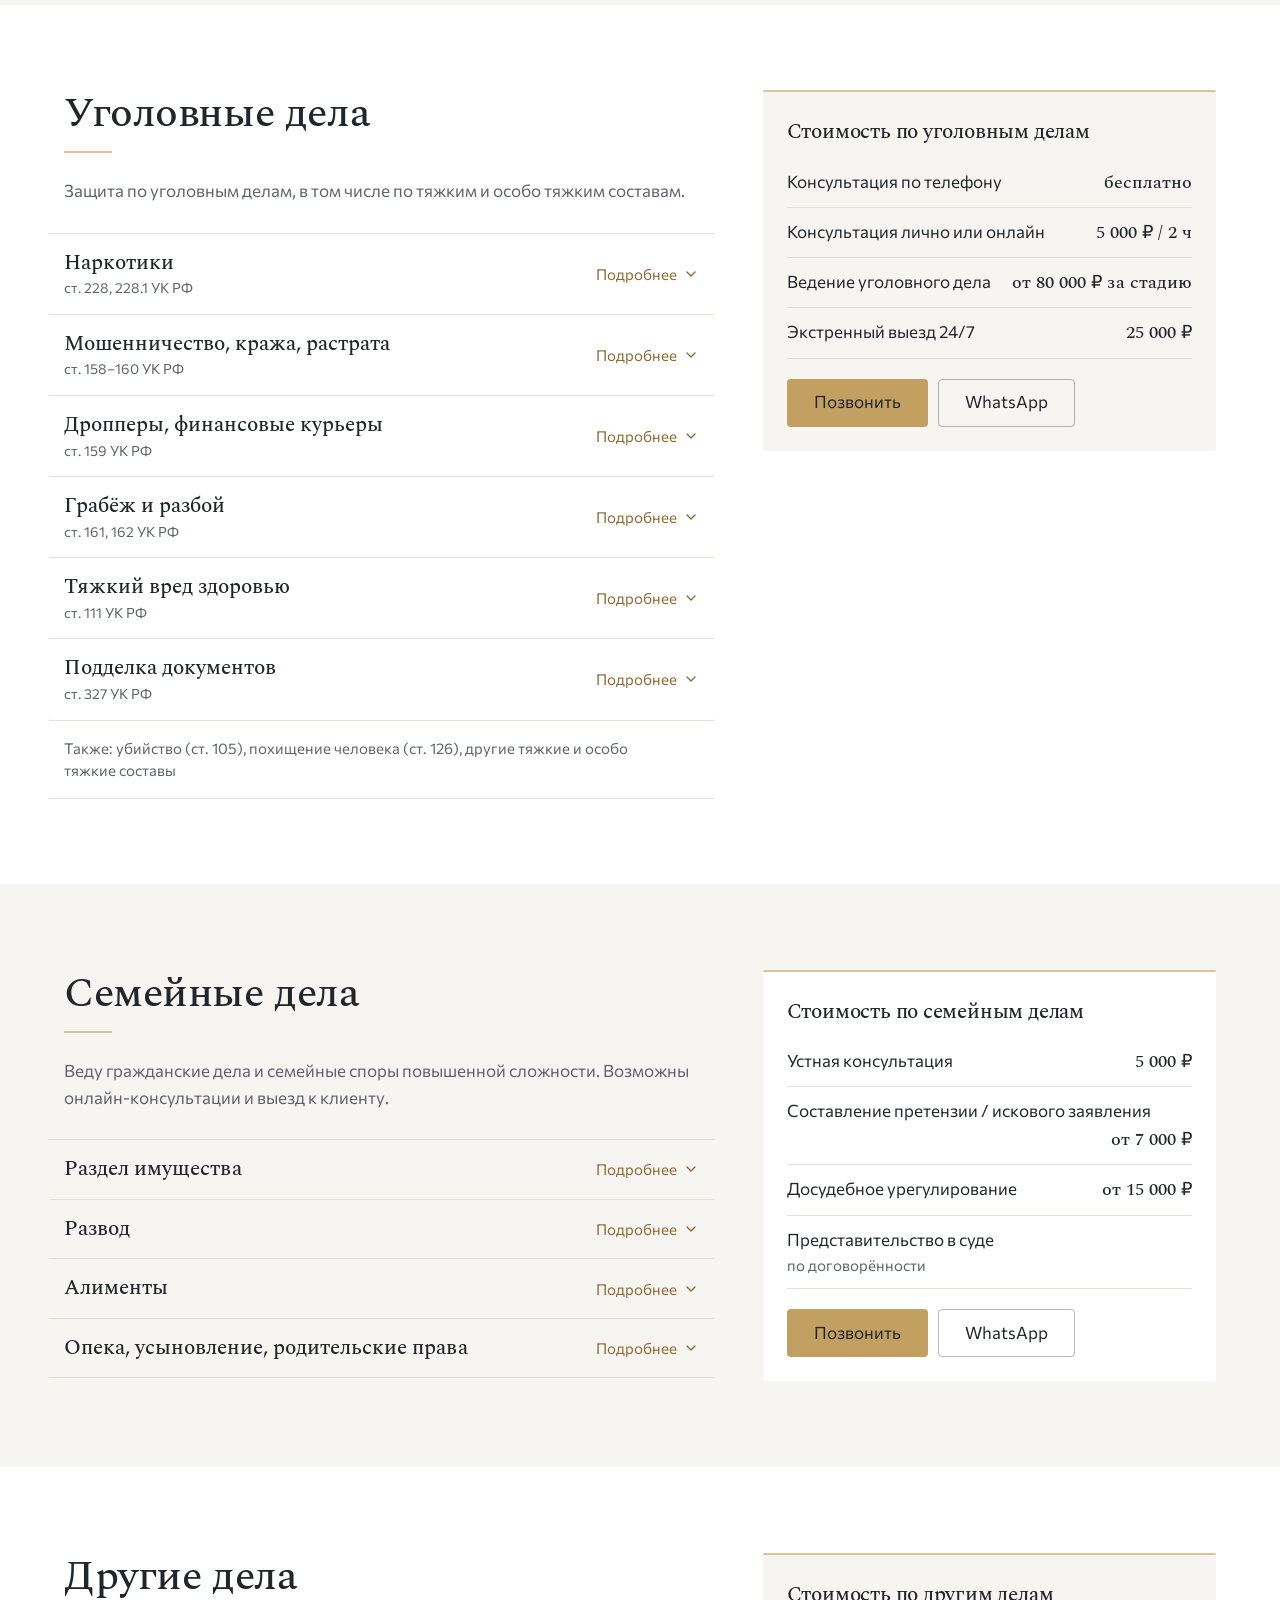
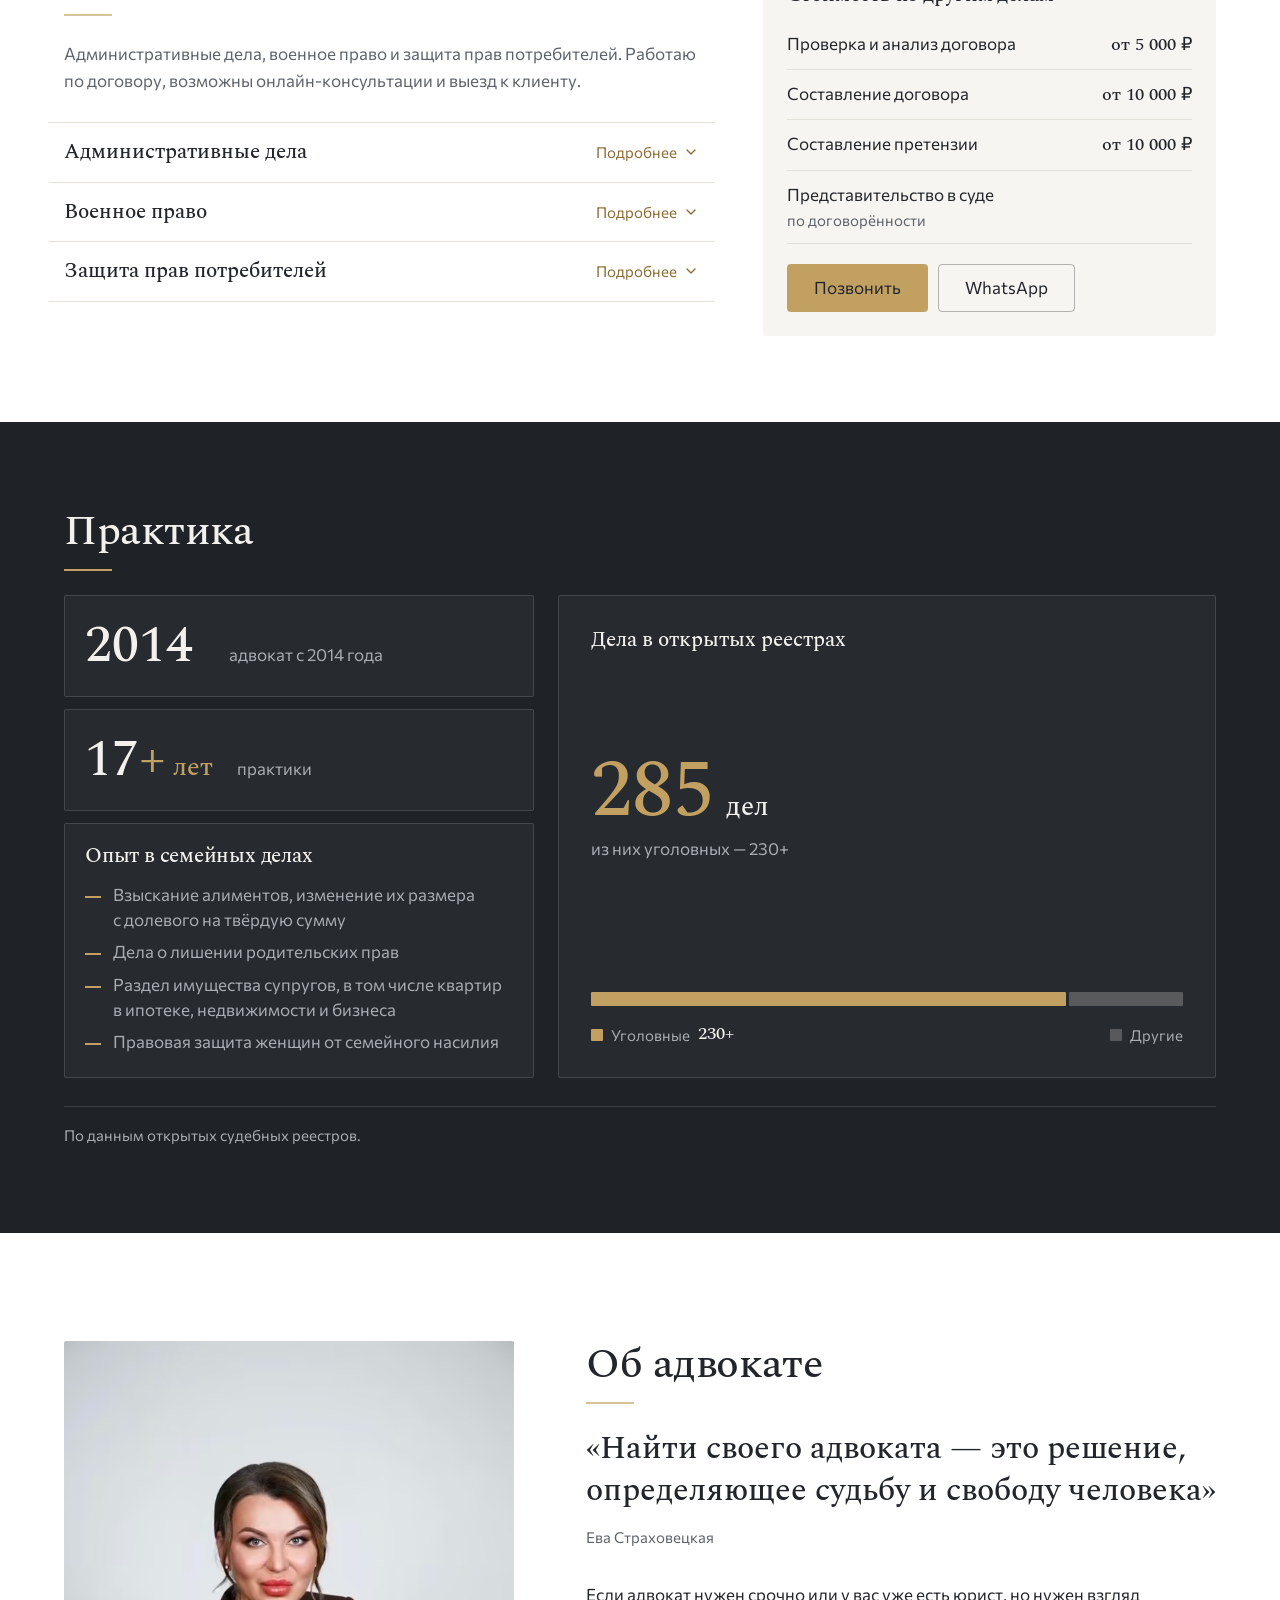
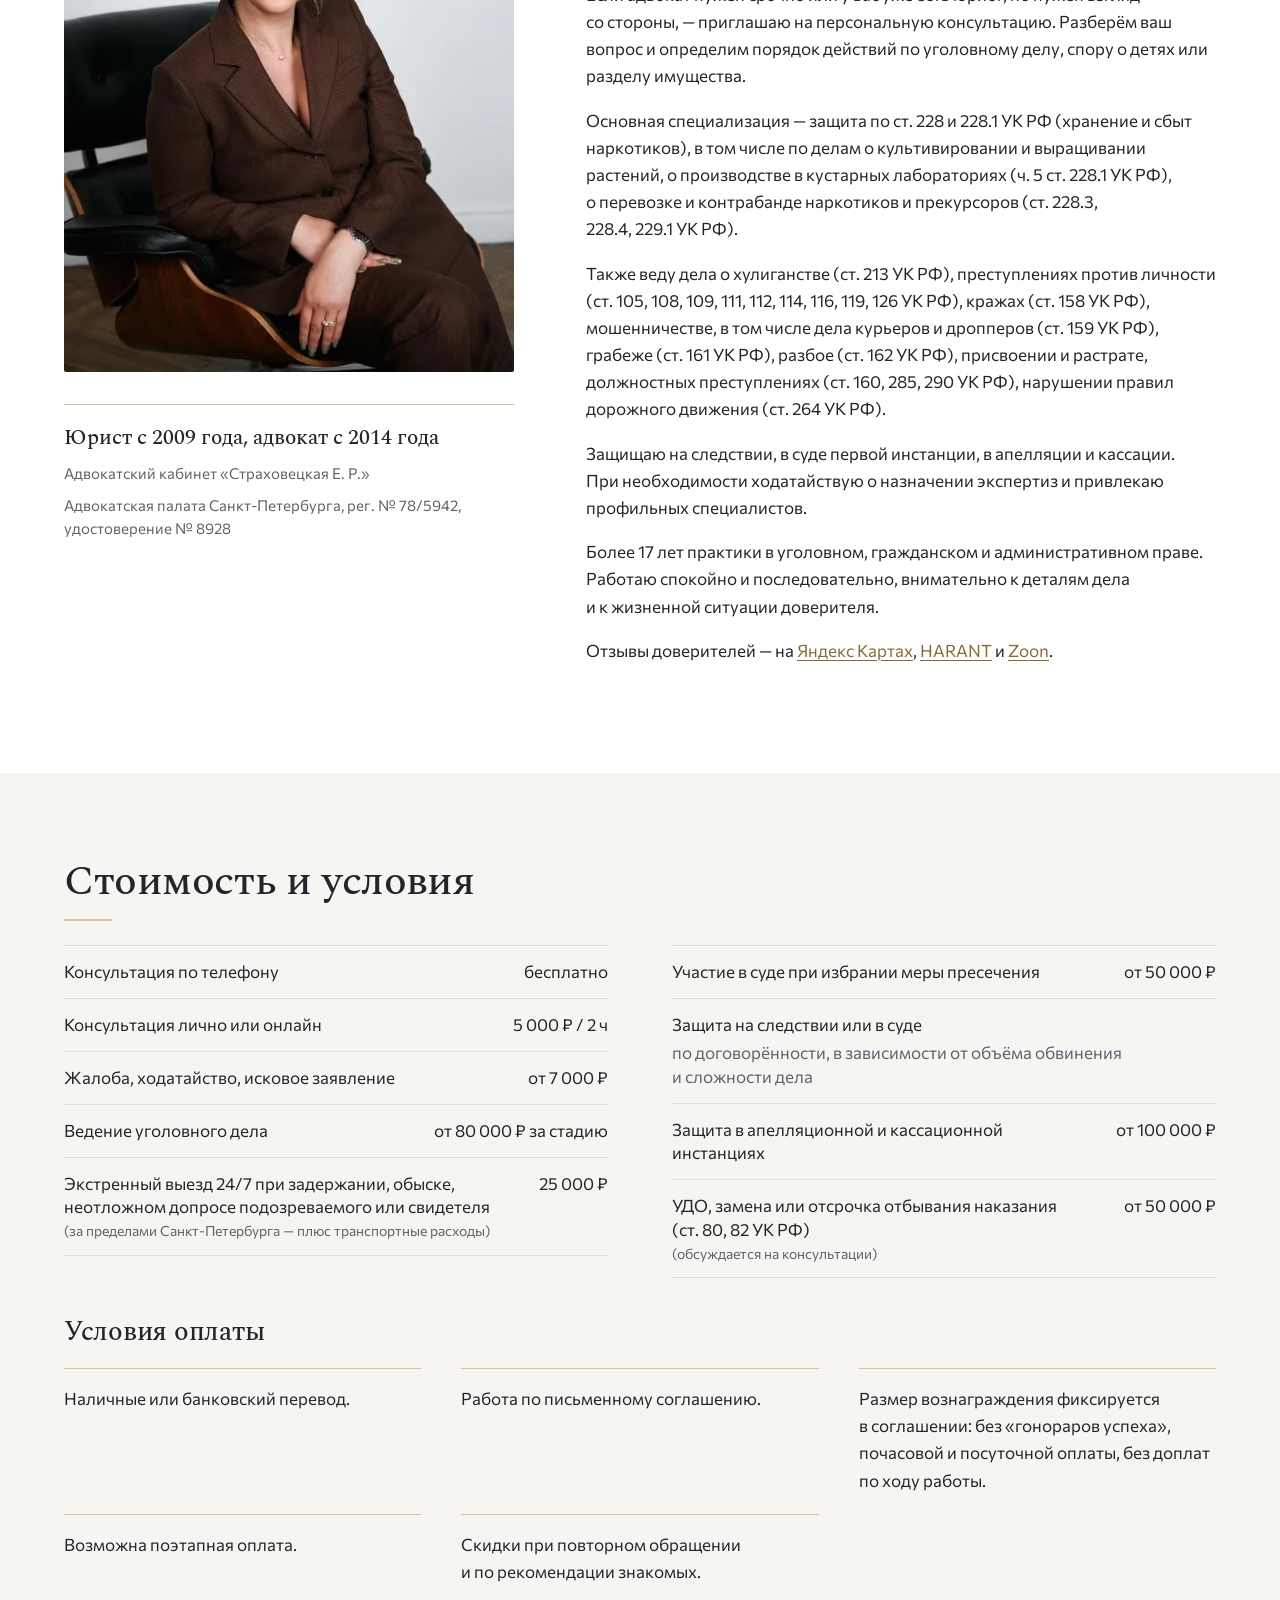
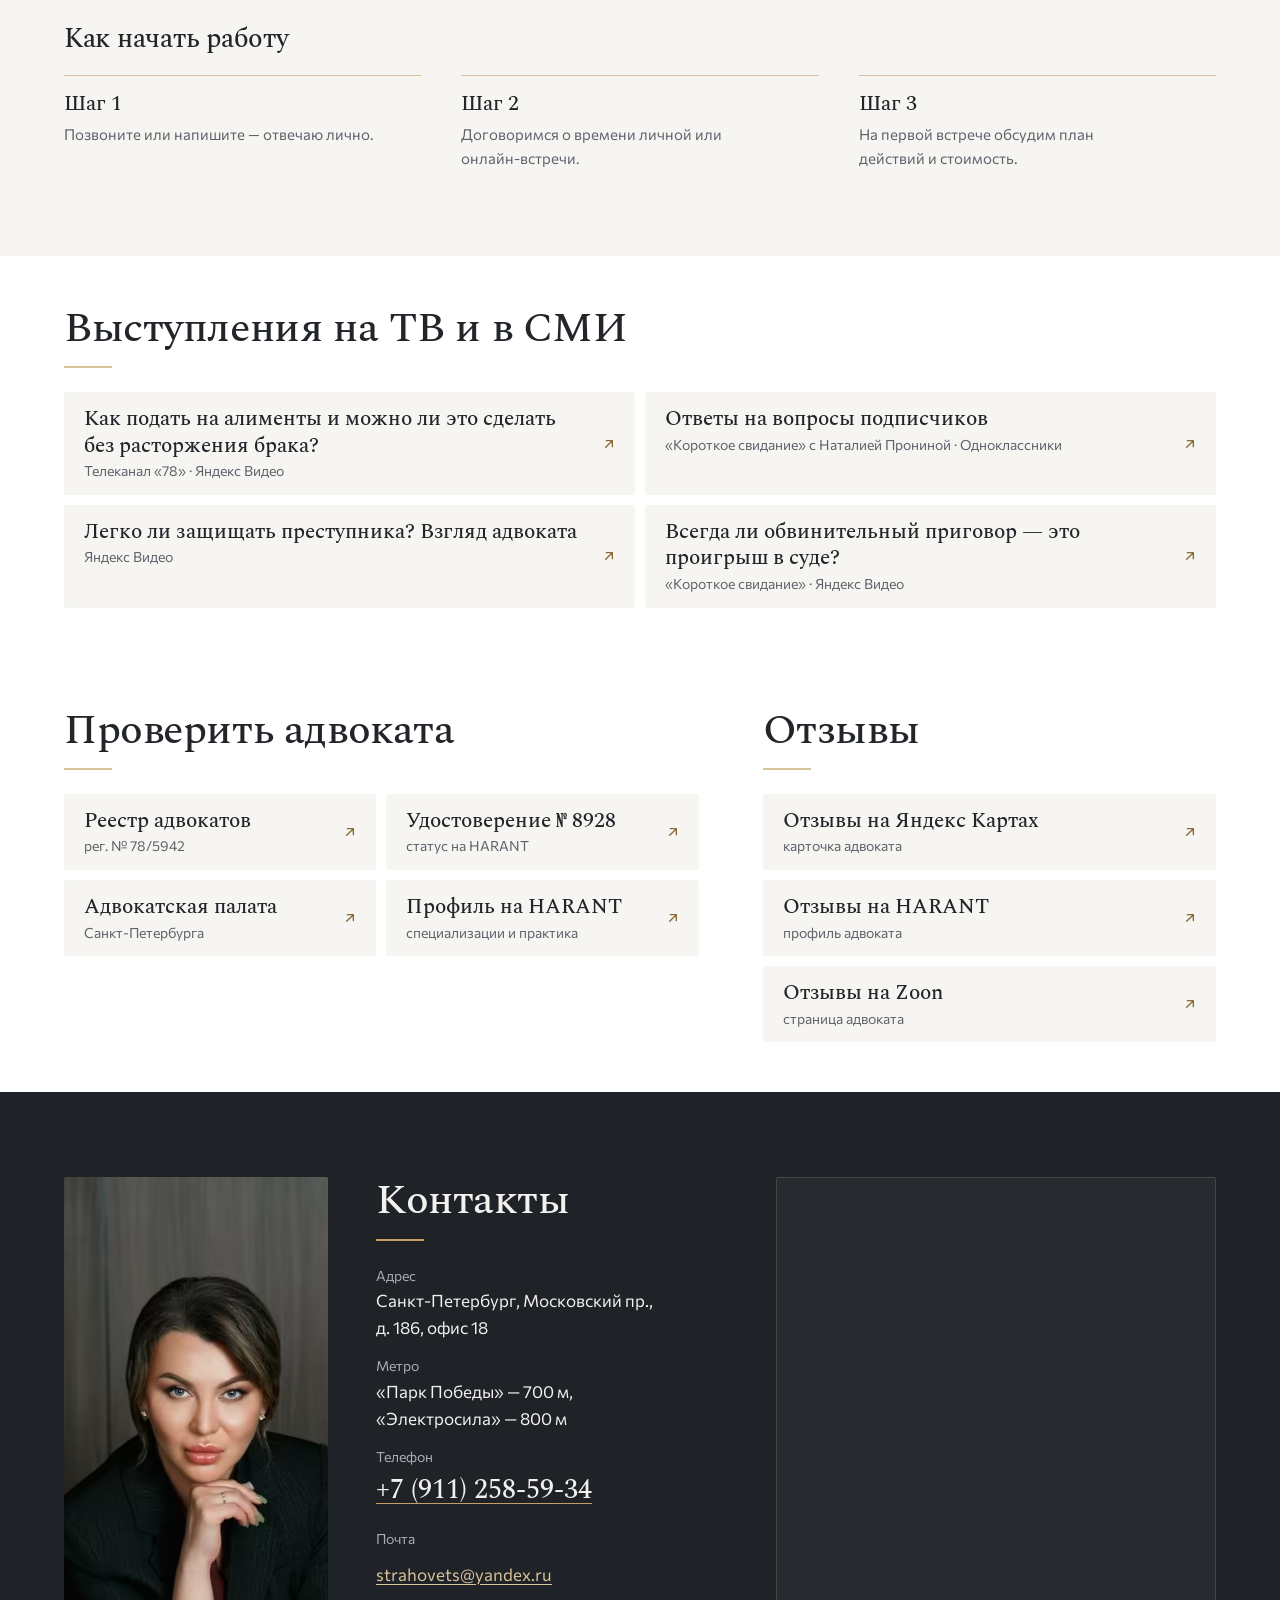
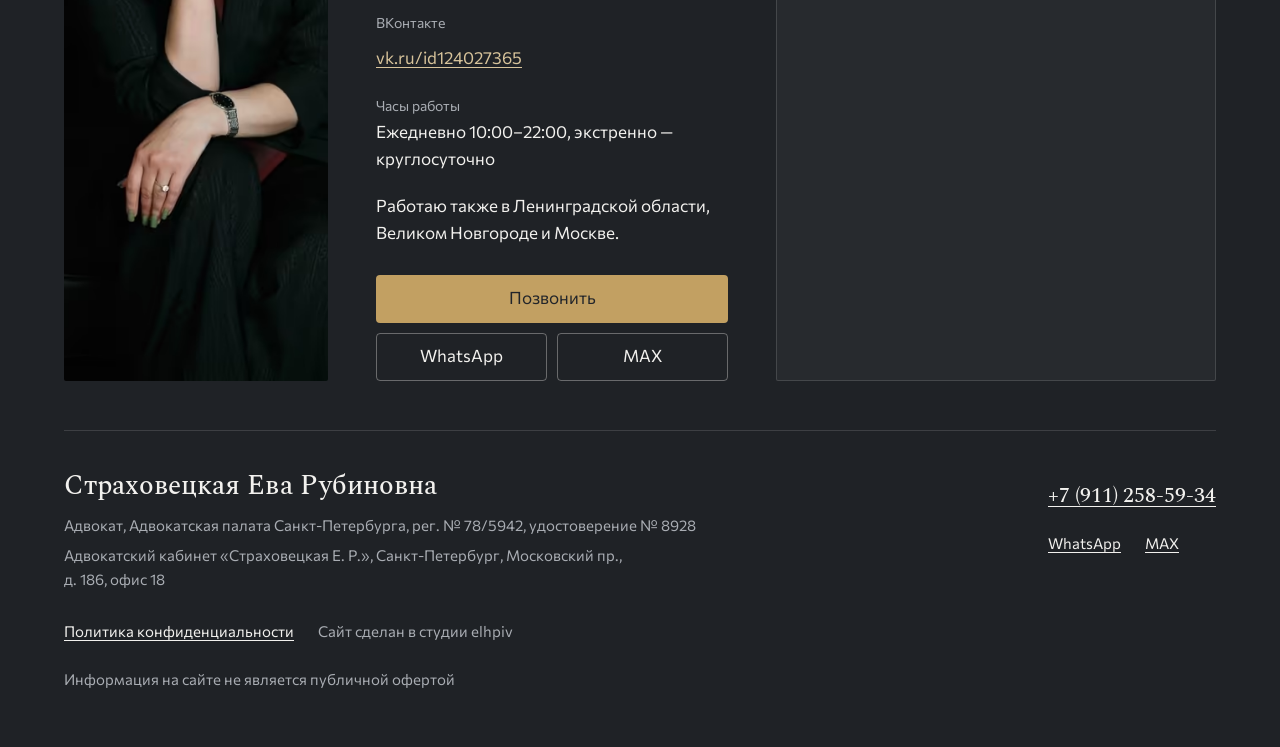
==== commit 54f8772c: "Zoon в отзывах, цель review_click; исковое в «Семейных» — от 7 000 ₽ - Ответ клиента: «Составление п" ====
--- a/index.html
+++ b/index.html
@@ -3,7 +3,6 @@
 <head>
   <meta charset="utf-8">
   <meta name="viewport" content="width=device-width, initial-scale=1, viewport-fit=cover">
-  <meta name="robots" content="noindex, nofollow">
   <!-- Иначе Safari сам превращает в ссылки номера реестра и удостоверения -->
   <meta name="format-detection" content="telephone=no">
 
@@ -11,7 +10,7 @@
   <meta name="description" content="Адвокат в Санкт-Петербурге: юрист с 2009 года, адвокат с 2014 года. Наркотики (ст. 228), мошенничество, кражи, грабёж и разбой, тяжкий вред здоровью; раздел имущества, развод, алименты. Московский пр., 186. Рег. № 78/5942.">
   <!-- Адрес сайта во всех абсолютных URL (canonical, OG, JSON-LD) подставляет
        build.sh из SITE_URL — руками не менять -->
-  <link rel="canonical" href="https://elhpiv-hash.github.io/advokat-strahovetskaya/">
+  <link rel="canonical" href="https://advokateva.ru/">
   <meta name="theme-color" content="#FFFFFF">
 
   <meta property="og:type" content="website">
@@ -19,15 +18,15 @@
   <meta property="og:site_name" content="Адвокат Страховецкая Е. Р.">
   <meta property="og:title" content="Адвокат по уголовным делам и сложным семейным спорам в Санкт-Петербурге — Страховецкая Е. Р.">
   <meta property="og:description" content="Юрист с 2009 года, адвокат с 2014 года, рег. № 78/5942. Московский пр., 186. Выезд в СИЗО и ИК, экстренно — круглосуточно.">
-  <meta property="og:url" content="https://elhpiv-hash.github.io/advokat-strahovetskaya/">
-  <meta property="og:image" content="https://elhpiv-hash.github.io/advokat-strahovetskaya/assets/img/og-cover.jpg">
+  <meta property="og:url" content="https://advokateva.ru/">
+  <meta property="og:image" content="https://advokateva.ru/assets/img/og-cover.jpg">
   <meta property="og:image:width" content="1200">
   <meta property="og:image:height" content="630">
   <meta property="og:image:alt" content="Страховецкая Ева Рубиновна, адвокат, Санкт-Петербург">
   <meta name="twitter:card" content="summary_large_image">
   <meta name="twitter:title" content="Адвокат по уголовным делам и сложным семейным спорам в Санкт-Петербурге — Страховецкая Е. Р.">
   <meta name="twitter:description" content="Юрист с 2009 года, адвокат с 2014 года, рег. № 78/5942. Московский пр., 186.">
-  <meta name="twitter:image" content="https://elhpiv-hash.github.io/advokat-strahovetskaya/assets/img/og-cover.jpg">
+  <meta name="twitter:image" content="https://advokateva.ru/assets/img/og-cover.jpg">
 
   <link rel="icon" href="favicon.ico" sizes="any">
   <link rel="apple-touch-icon" href="apple-touch-icon.png">
@@ -60,8 +59,8 @@
     "name": "Адвокат Страховецкая Ева Рубиновна",
     "alternateName": "Адвокатский кабинет «Страховецкая Е. Р.»",
     "description": "Адвокат по уголовным делам и сложным семейным спорам в Санкт-Петербурге.",
-    "url": "https://elhpiv-hash.github.io/advokat-strahovetskaya/",
-    "image": "https://elhpiv-hash.github.io/advokat-strahovetskaya/assets/img/og-cover.jpg",
+    "url": "https://advokateva.ru/",
+    "image": "https://advokateva.ru/assets/img/og-cover.jpg",
     "telephone": "+7-911-258-59-34",
     "email": "strahovets@yandex.ru",
     "foundingDate": "2014",
@@ -242,7 +241,7 @@
     <!-- «Уголовные дела», «Семейные дела», «Другие дела»: слева строки
          направлений, справа «Стоимость» группы. У группы и у каждой строки —
          якорь-латиница, это адрес из рекламы, например
-         https://elhpiv-hash.github.io/advokat-strahovetskaya/?utm_source=yandex#narkotiki-228: main.js
+         https://advokateva.ru/?utm_source=yandex#narkotiki-228: main.js
          прокручивает к строке, раскрывает «Подробнее» и подсвечивает её.
          Блок собирает tools/build-directions.mjs, руками не править. -->
     <!-- directions:groups:start -->
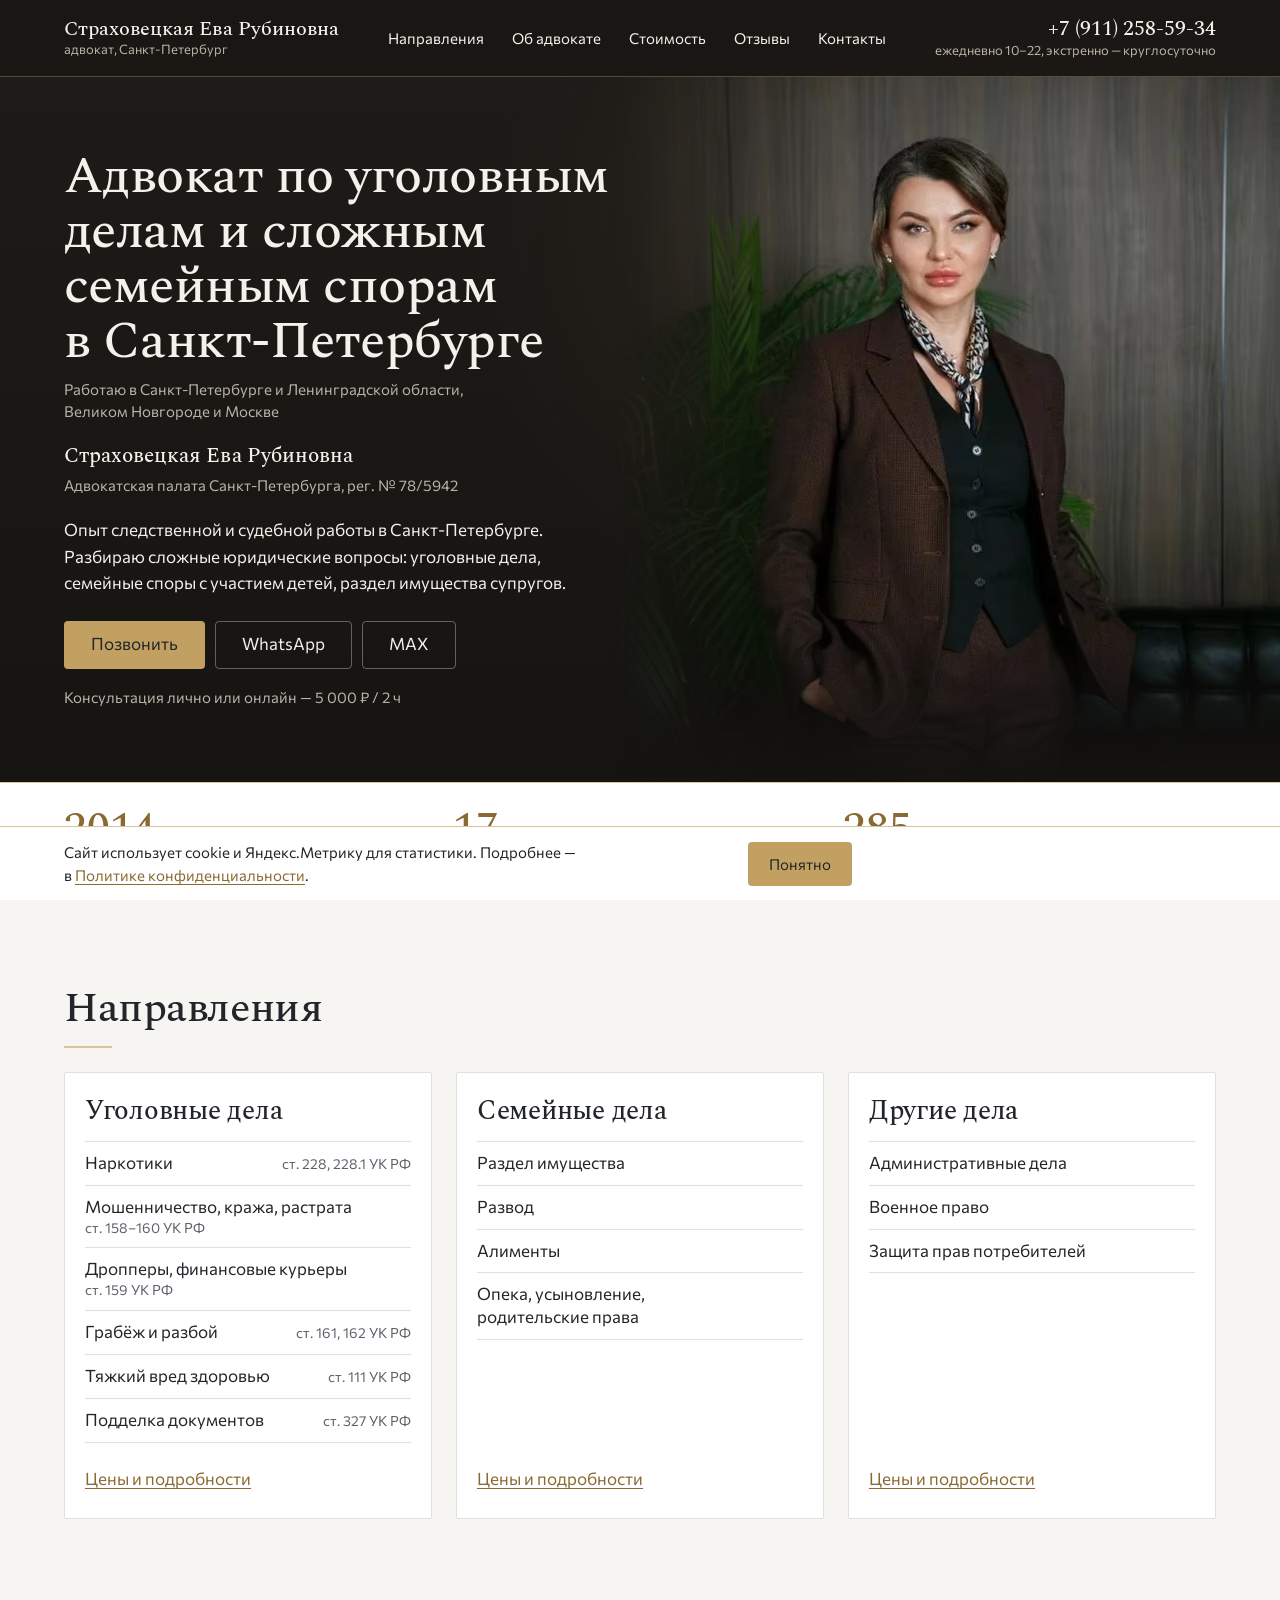
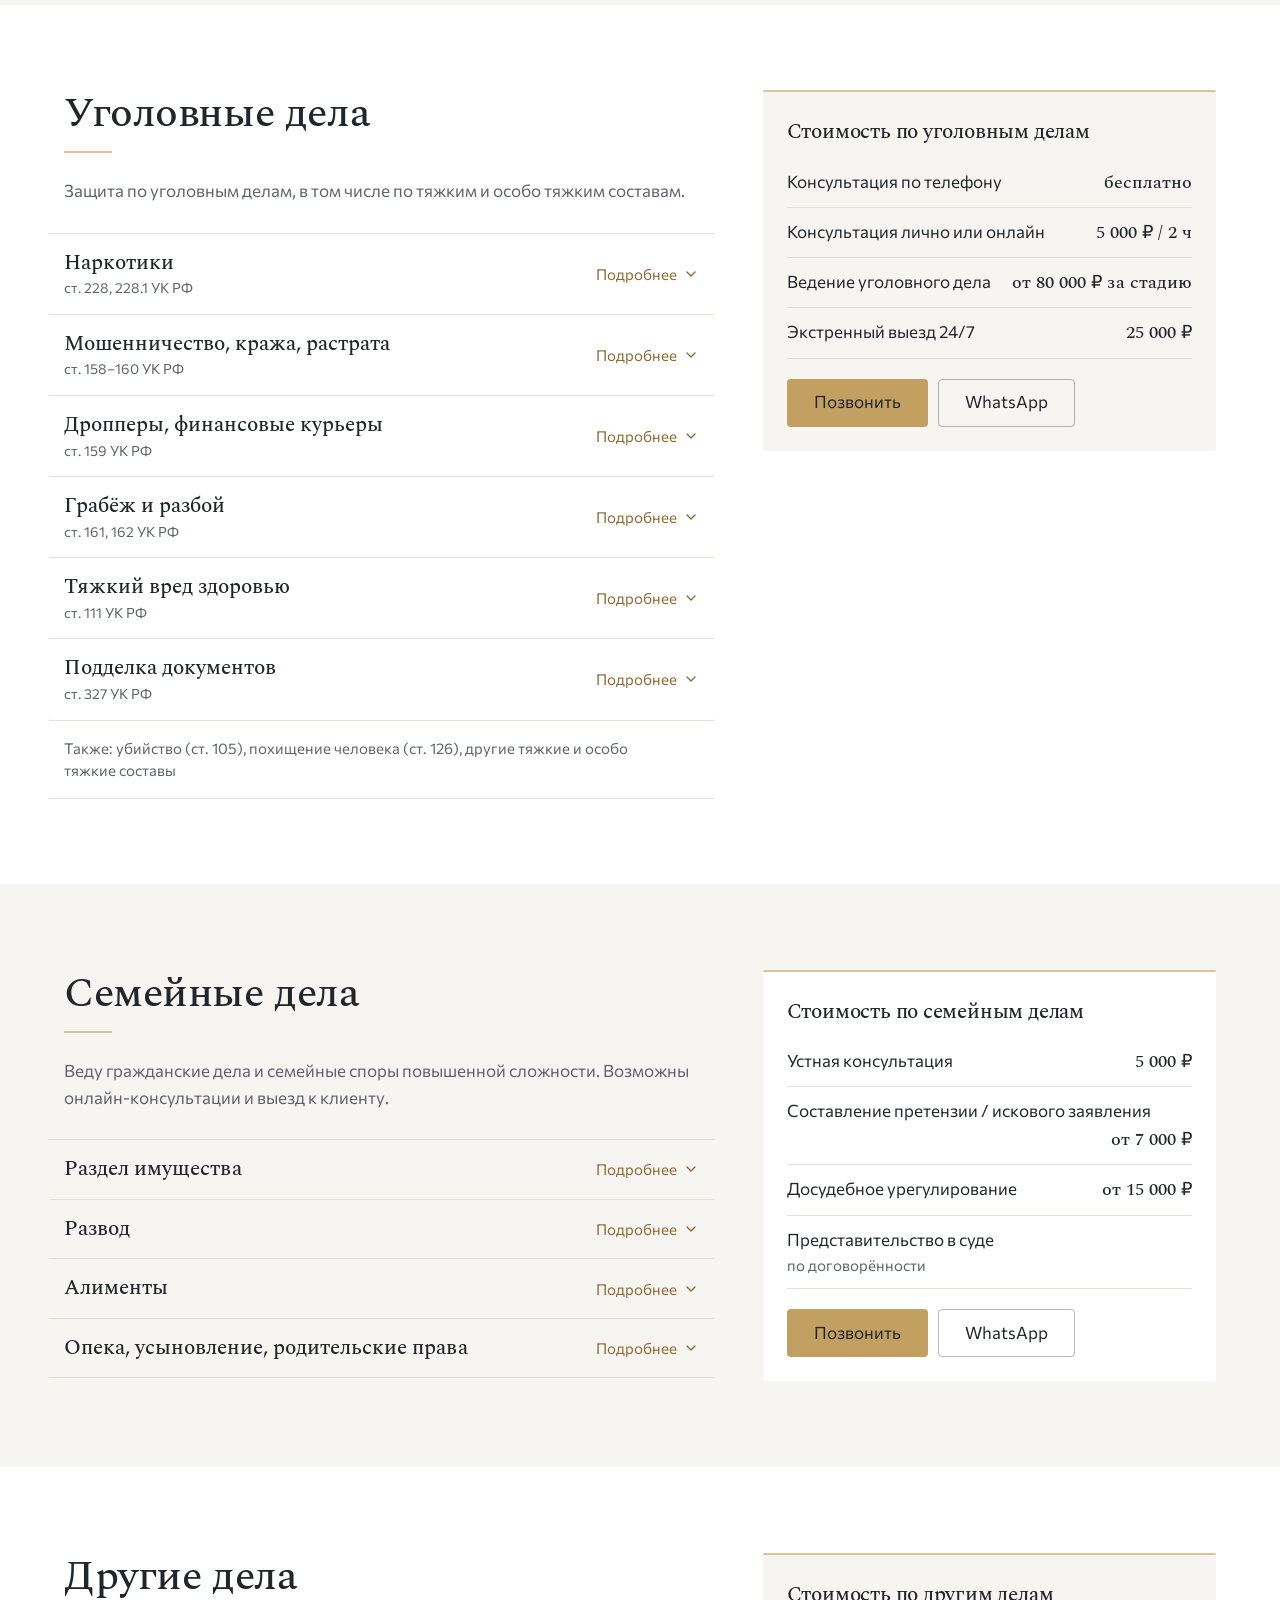
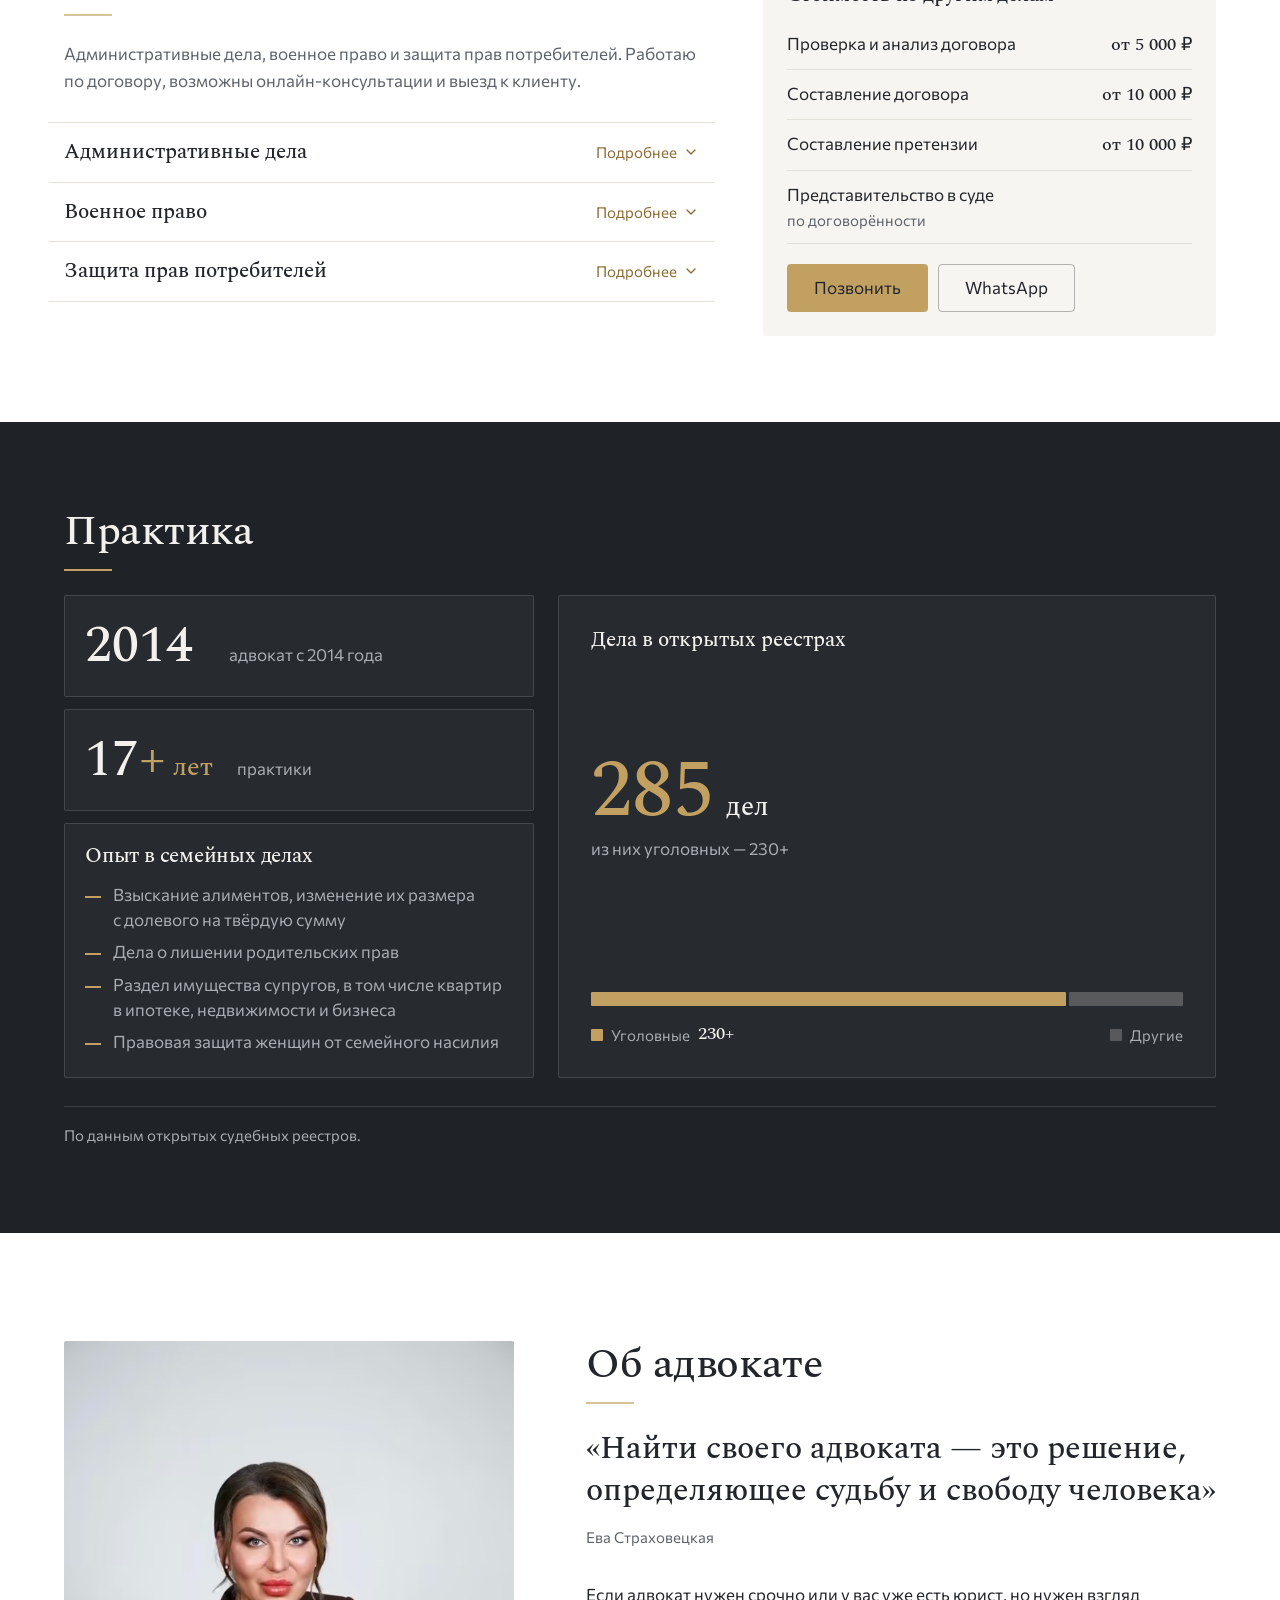
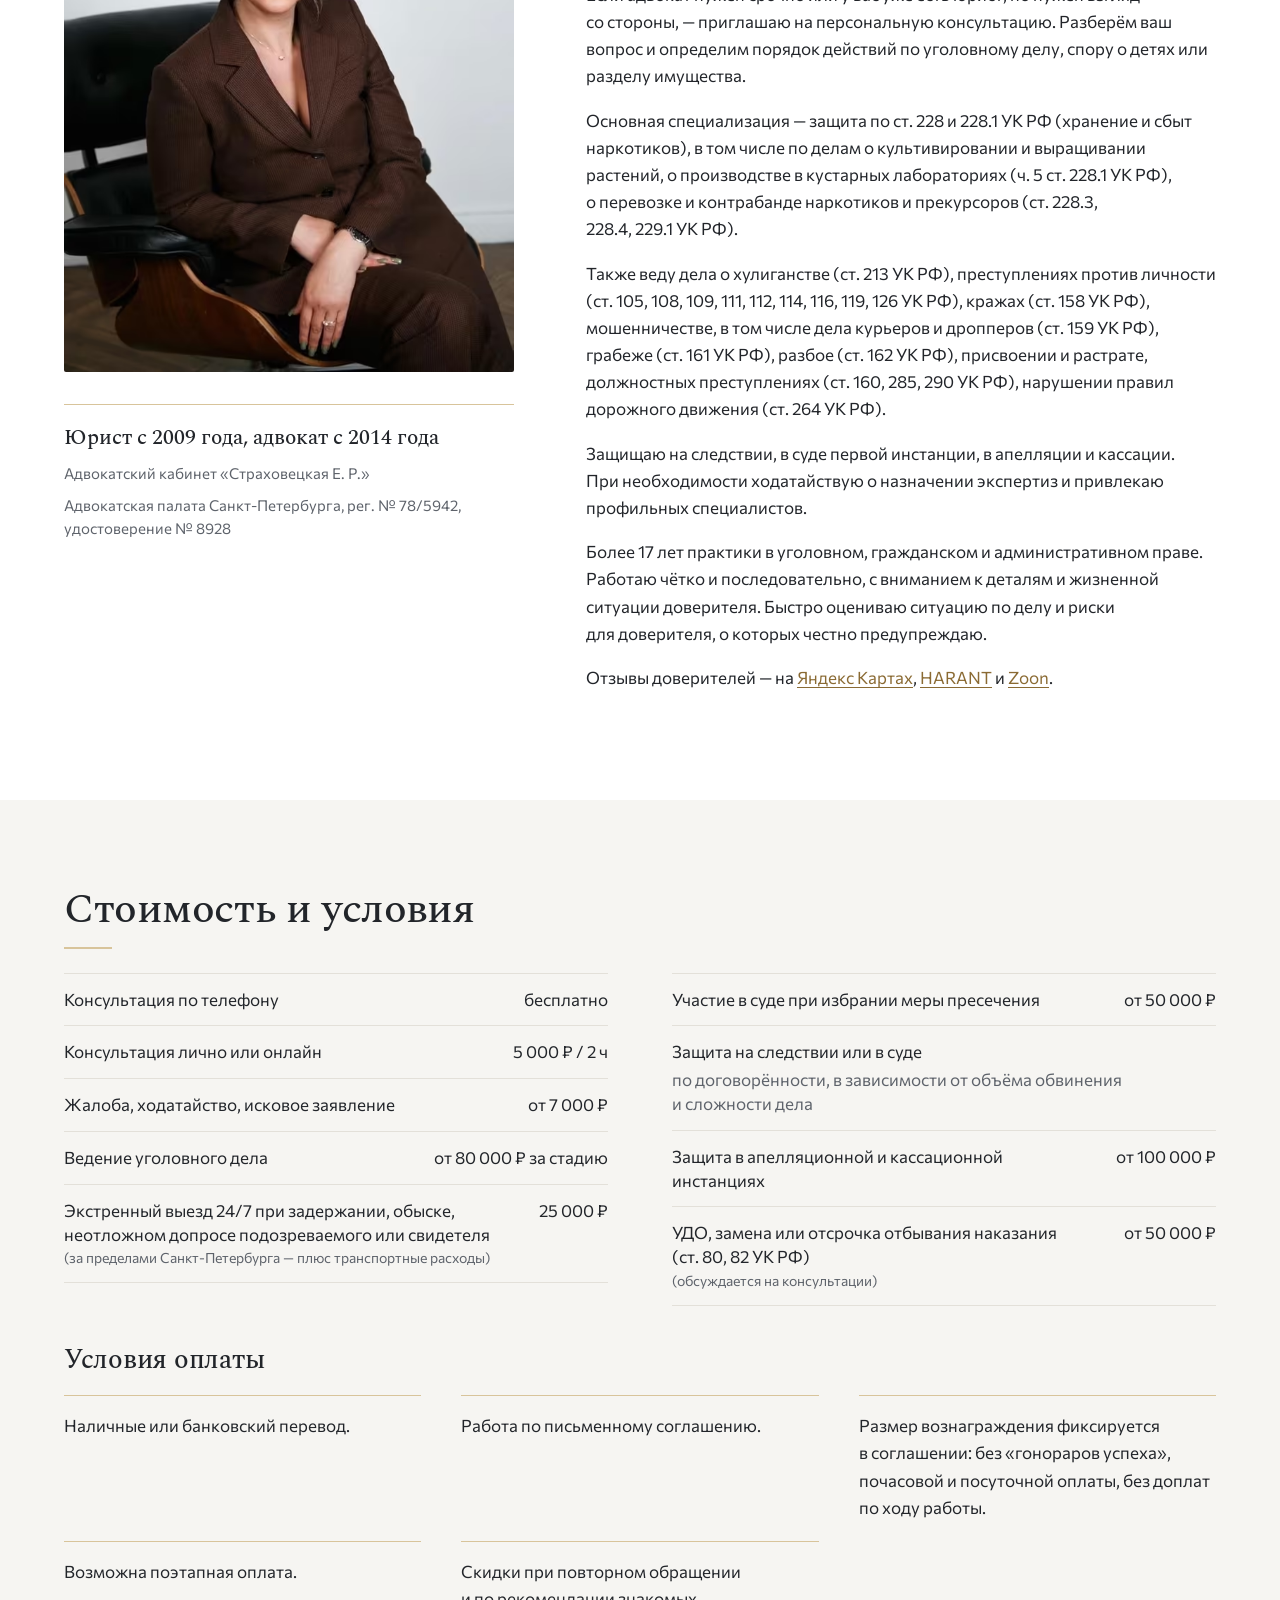
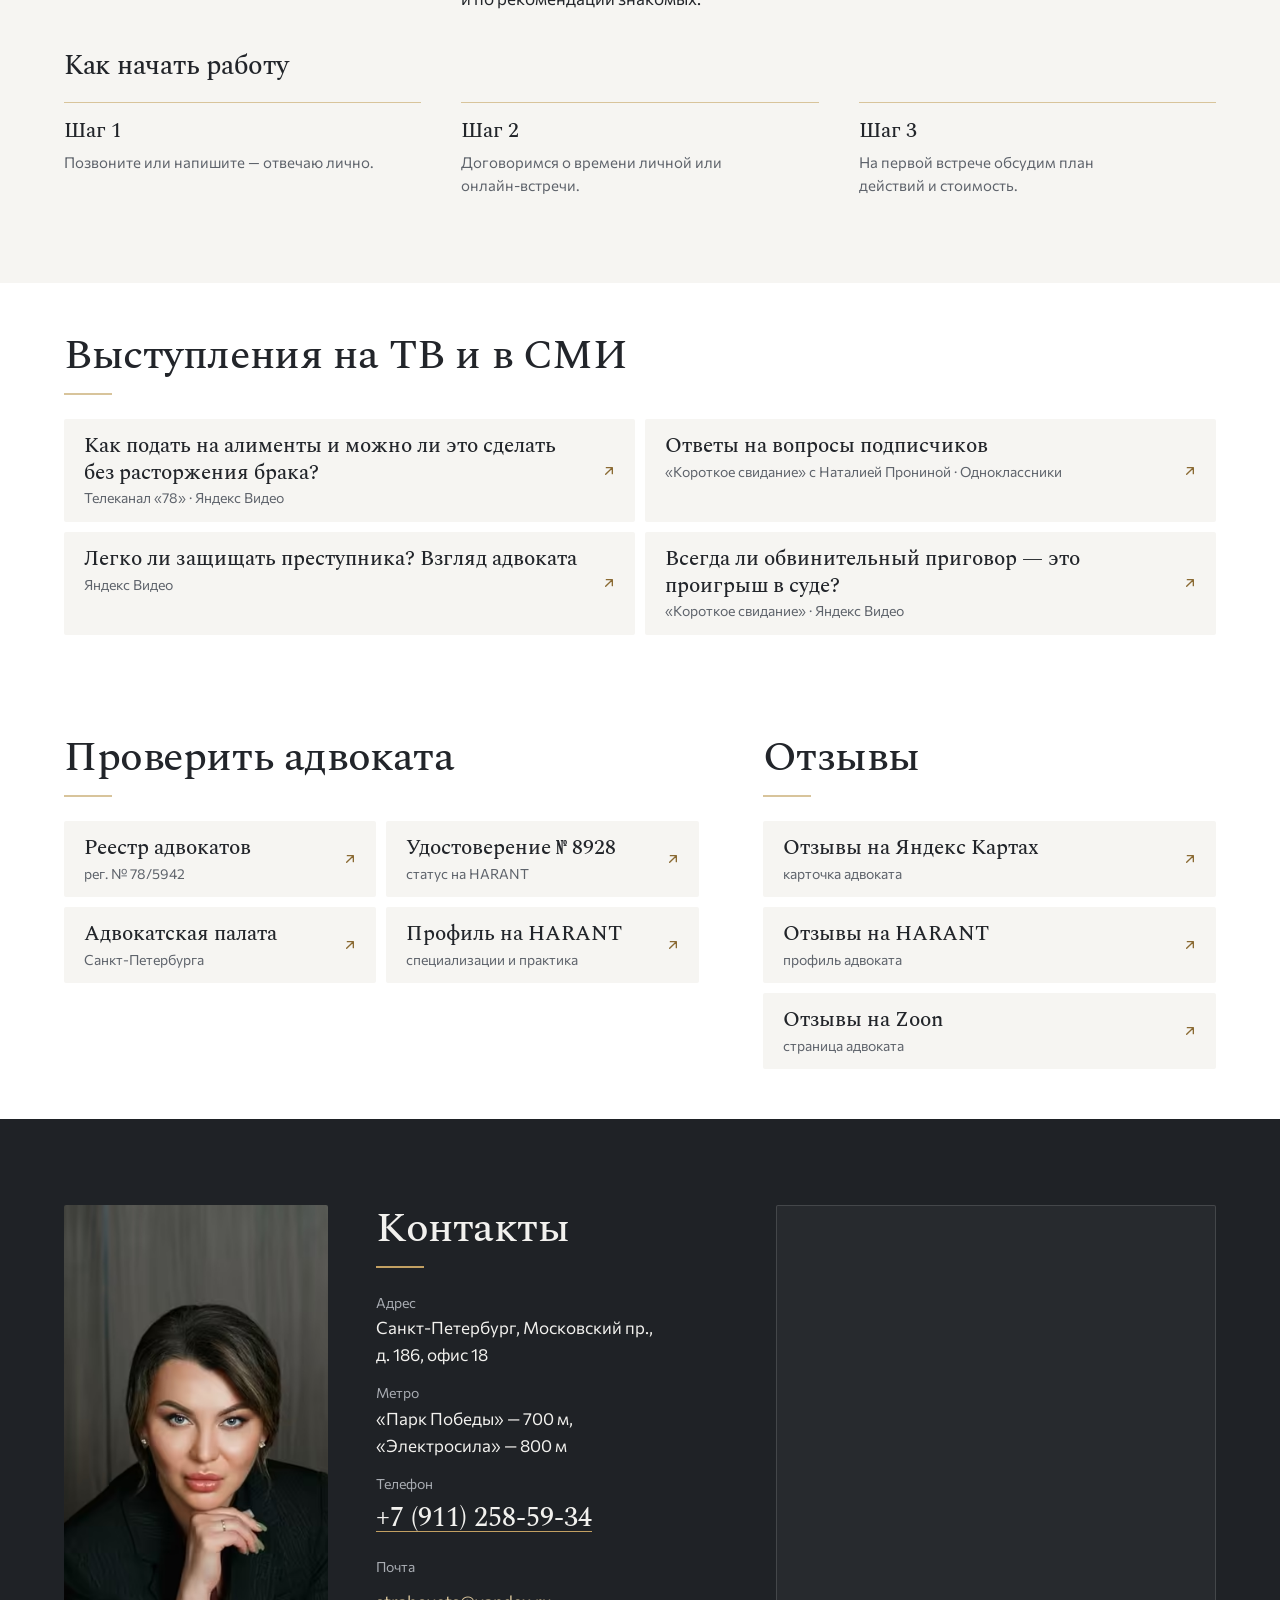
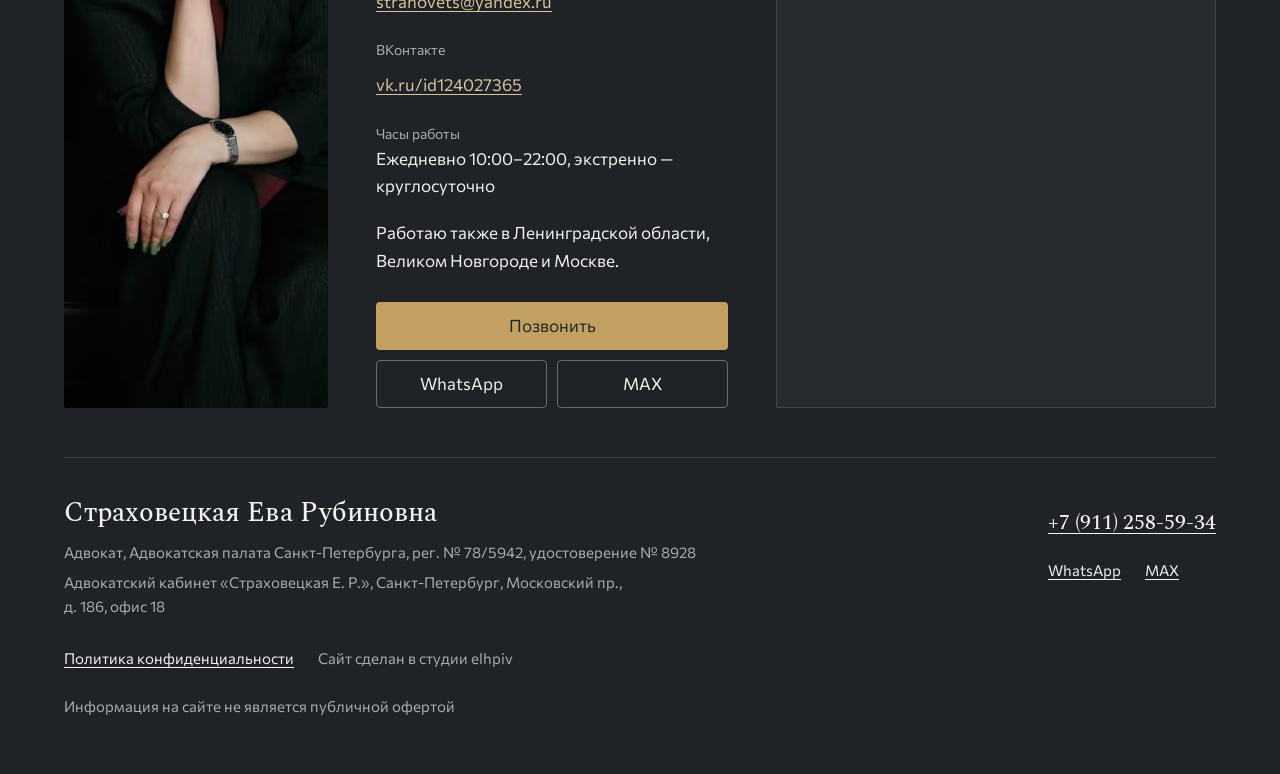
==== commit 01717cad: "Демо для показа: 2026-11-07 20:33 Co-Authored-By: Claude Opus 5.5 <noreply@anthropic.com>" ====
--- a/index.html
+++ b/index.html
@@ -3,6 +3,7 @@
 <head>
   <meta charset="utf-8">
   <meta name="viewport" content="width=device-width, initial-scale=1, viewport-fit=cover">
+  <meta name="robots" content="noindex, nofollow">
   <!-- Иначе Safari сам превращает в ссылки номера реестра и удостоверения -->
   <meta name="format-detection" content="telephone=no">
 
@@ -10,7 +11,7 @@
   <meta name="description" content="Адвокат в Санкт-Петербурге: юрист с 2009 года, адвокат с 2014 года. Наркотики (ст. 228), мошенничество, кражи, грабёж и разбой, тяжкий вред здоровью; раздел имущества, развод, алименты. Московский пр., 186. Рег. № 78/5942.">
   <!-- Адрес сайта во всех абсолютных URL (canonical, OG, JSON-LD) подставляет
        build.sh из SITE_URL — руками не менять -->
-  <link rel="canonical" href="https://advokateva.ru/">
+  <link rel="canonical" href="https://elhpiv-hash.github.io/advokat-strahovetskaya/">
   <meta name="theme-color" content="#FFFFFF">
 
   <meta property="og:type" content="website">
@@ -18,15 +19,15 @@
   <meta property="og:site_name" content="Адвокат Страховецкая Е. Р.">
   <meta property="og:title" content="Адвокат по уголовным делам и сложным семейным спорам в Санкт-Петербурге — Страховецкая Е. Р.">
   <meta property="og:description" content="Юрист с 2009 года, адвокат с 2014 года, рег. № 78/5942. Московский пр., 186. Выезд в СИЗО и ИК, экстренно — круглосуточно.">
-  <meta property="og:url" content="https://advokateva.ru/">
-  <meta property="og:image" content="https://advokateva.ru/assets/img/og-cover.jpg">
+  <meta property="og:url" content="https://elhpiv-hash.github.io/advokat-strahovetskaya/">
+  <meta property="og:image" content="https://elhpiv-hash.github.io/advokat-strahovetskaya/assets/img/og-cover.jpg">
   <meta property="og:image:width" content="1200">
   <meta property="og:image:height" content="630">
   <meta property="og:image:alt" content="Страховецкая Ева Рубиновна, адвокат, Санкт-Петербург">
   <meta name="twitter:card" content="summary_large_image">
   <meta name="twitter:title" content="Адвокат по уголовным делам и сложным семейным спорам в Санкт-Петербурге — Страховецкая Е. Р.">
   <meta name="twitter:description" content="Юрист с 2009 года, адвокат с 2014 года, рег. № 78/5942. Московский пр., 186.">
-  <meta name="twitter:image" content="https://advokateva.ru/assets/img/og-cover.jpg">
+  <meta name="twitter:image" content="https://elhpiv-hash.github.io/advokat-strahovetskaya/assets/img/og-cover.jpg">
 
   <link rel="icon" href="favicon.ico" sizes="any">
   <link rel="apple-touch-icon" href="apple-touch-icon.png">
@@ -59,8 +60,8 @@
     "name": "Адвокат Страховецкая Ева Рубиновна",
     "alternateName": "Адвокатский кабинет «Страховецкая Е. Р.»",
     "description": "Адвокат по уголовным делам и сложным семейным спорам в Санкт-Петербурге.",
-    "url": "https://advokateva.ru/",
-    "image": "https://advokateva.ru/assets/img/og-cover.jpg",
+    "url": "https://elhpiv-hash.github.io/advokat-strahovetskaya/",
+    "image": "https://elhpiv-hash.github.io/advokat-strahovetskaya/assets/img/og-cover.jpg",
     "telephone": "+7-911-258-59-34",
     "email": "strahovets@yandex.ru",
     "foundingDate": "2014",
@@ -241,7 +242,7 @@
     <!-- «Уголовные дела», «Семейные дела», «Другие дела»: слева строки
          направлений, справа «Стоимость» группы. У группы и у каждой строки —
          якорь-латиница, это адрес из рекламы, например
-         https://advokateva.ru/?utm_source=yandex#narkotiki-228: main.js
+         https://elhpiv-hash.github.io/advokat-strahovetskaya/?utm_source=yandex#narkotiki-228: main.js
          прокручивает к строке, раскрывает «Подробнее» и подсвечивает её.
          Блок собирает tools/build-directions.mjs, руками не править. -->
     <!-- directions:groups:start -->
@@ -683,7 +684,7 @@
             <p>Основная специализация&nbsp;— защита по&nbsp;ст.&nbsp;228 и&nbsp;228.1&nbsp;УК&nbsp;РФ (хранение и&nbsp;сбыт наркотиков), в&nbsp;том числе по&nbsp;делам о&nbsp;культивировании и&nbsp;выращивании растений, о&nbsp;производстве в&nbsp;кустарных лабораториях (ч.&nbsp;5 ст.&nbsp;228.1&nbsp;УК&nbsp;РФ), о&nbsp;перевозке и&nbsp;контрабанде наркотиков и&nbsp;прекурсоров (ст.&nbsp;228.3, 228.4, 229.1&nbsp;УК&nbsp;РФ).</p>
             <p>Также веду дела о&nbsp;хулиганстве (ст.&nbsp;213&nbsp;УК&nbsp;РФ), преступлениях против личности (ст.&nbsp;105, 108, 109, 111, 112, 114, 116, 119, 126&nbsp;УК&nbsp;РФ), кражах (ст.&nbsp;158&nbsp;УК&nbsp;РФ), мошенничестве, в&nbsp;том числе дела курьеров и&nbsp;дропперов (ст.&nbsp;159&nbsp;УК&nbsp;РФ), грабеже (ст.&nbsp;161&nbsp;УК&nbsp;РФ), разбое (ст.&nbsp;162&nbsp;УК&nbsp;РФ), присвоении и&nbsp;растрате, должностных преступлениях (ст.&nbsp;160, 285, 290&nbsp;УК&nbsp;РФ), нарушении правил дорожного движения (ст.&nbsp;264&nbsp;УК&nbsp;РФ).</p>
             <p>Защищаю на&nbsp;следствии, в&nbsp;суде первой инстанции, в&nbsp;апелляции и&nbsp;кассации. При&nbsp;необходимости ходатайствую о&nbsp;назначении экспертиз и&nbsp;привлекаю профильных специалистов.</p>
-            <p>Более 17 лет практики в&nbsp;уголовном, гражданском и&nbsp;административном праве. Работаю спокойно и&nbsp;последовательно, внимательно к&nbsp;деталям дела и&nbsp;к&nbsp;жизненной ситуации доверителя.</p>
+            <p>Более 17 лет практики в&nbsp;уголовном, гражданском и&nbsp;административном праве. Работаю чётко и&nbsp;последовательно, с&nbsp;вниманием к&nbsp;деталям и&nbsp;жизненной ситуации доверителя. Быстро оцениваю ситуацию по&nbsp;делу и&nbsp;риски для&nbsp;доверителя, о&nbsp;которых честно предупреждаю.</p>
             <p>Отзывы доверителей&nbsp;— на&nbsp;<a href="https://yandex.ru/maps/org/advokat_strakhovetskaya_ye_r_/192041376690/reviews/" data-review="yandex_maps" target="_blank" rel="noopener">Яндекс Картах<span class="visually-hidden"> (откроется в&nbsp;новой вкладке)</span></a>, <a href="https://harant.ru/lawyers/sankt-peterburg/strahoveczkaya-eva-rubinovna/#reviews_jurist" data-review="harant" target="_blank" rel="noopener">HARANT<span class="visually-hidden"> (откроется в&nbsp;новой вкладке)</span></a> и&nbsp;<a href="https://zoon.ru/spb/p-lawyer/eva_rubinovna_strahovetskaya/" data-review="zoon" target="_blank" rel="noopener">Zoon<span class="visually-hidden"> (откроется в&nbsp;новой вкладке)</span></a>.</p>
           </div>
         </div>
